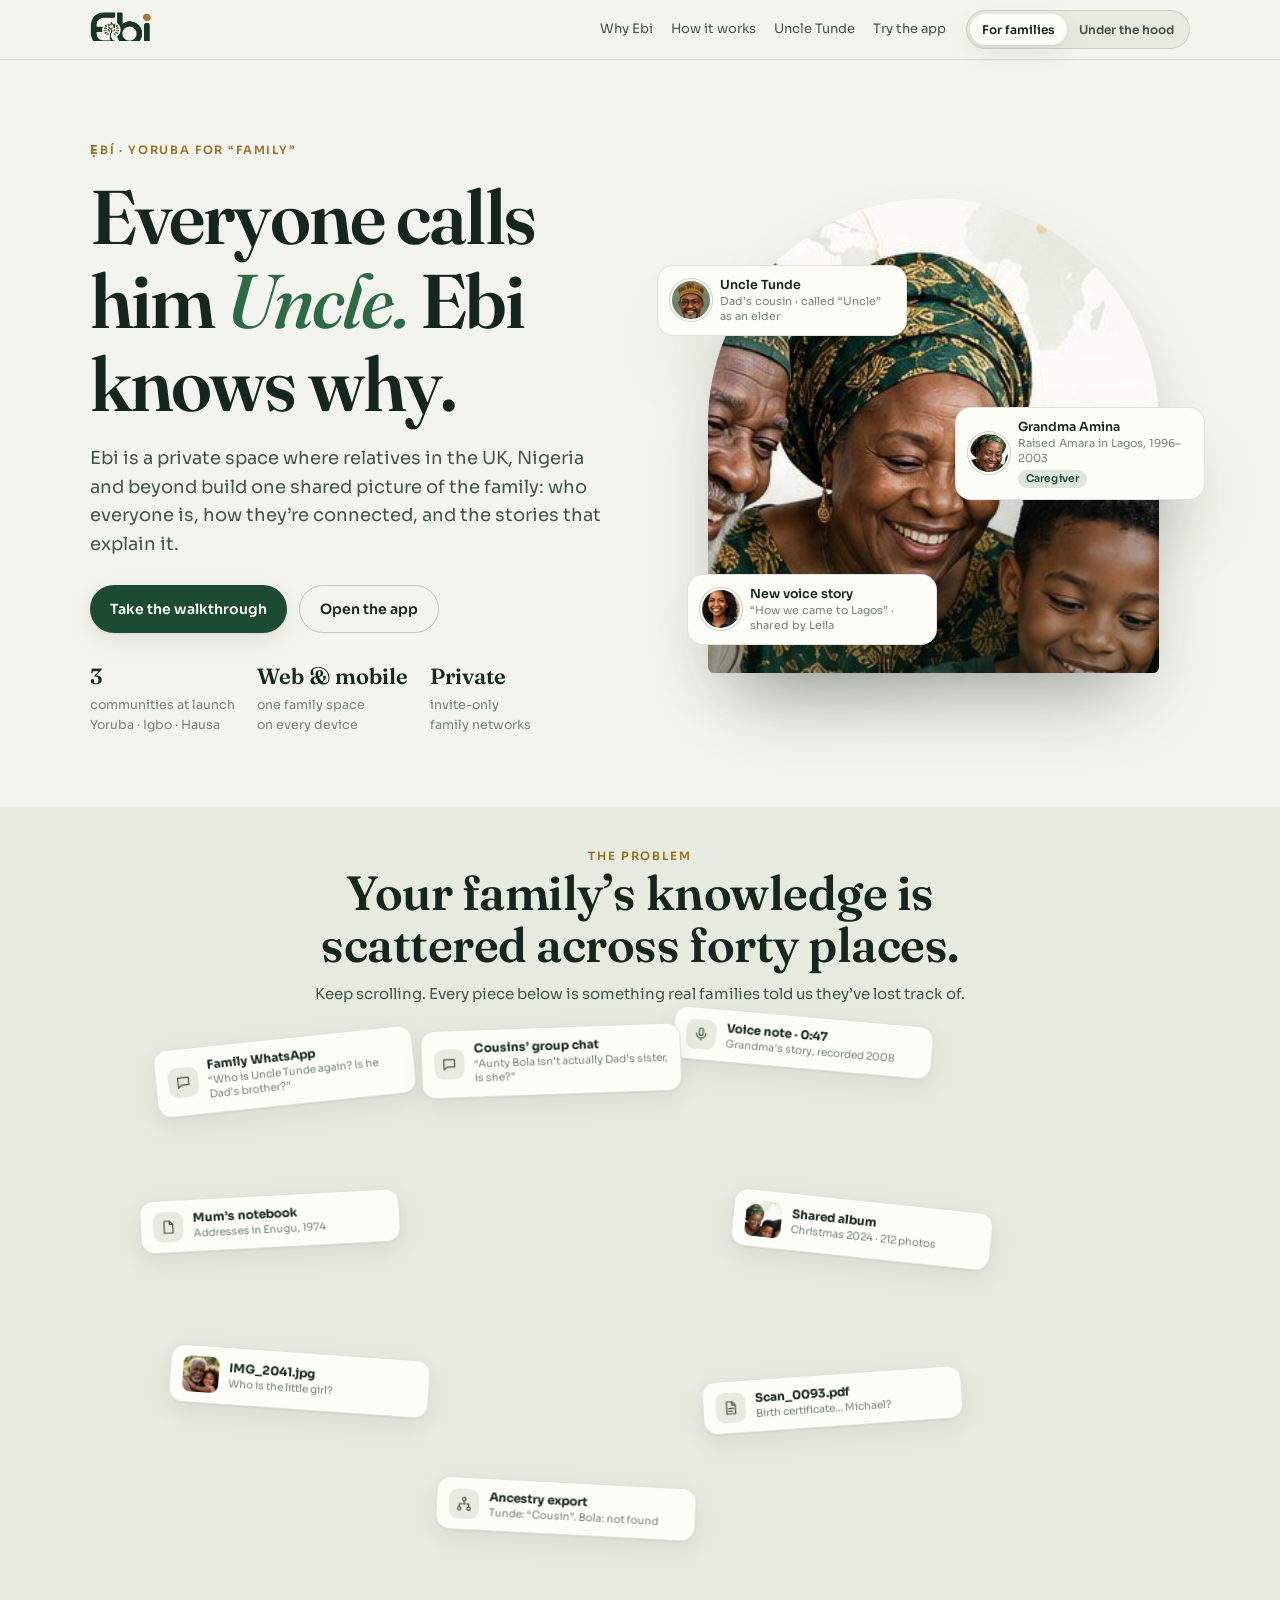
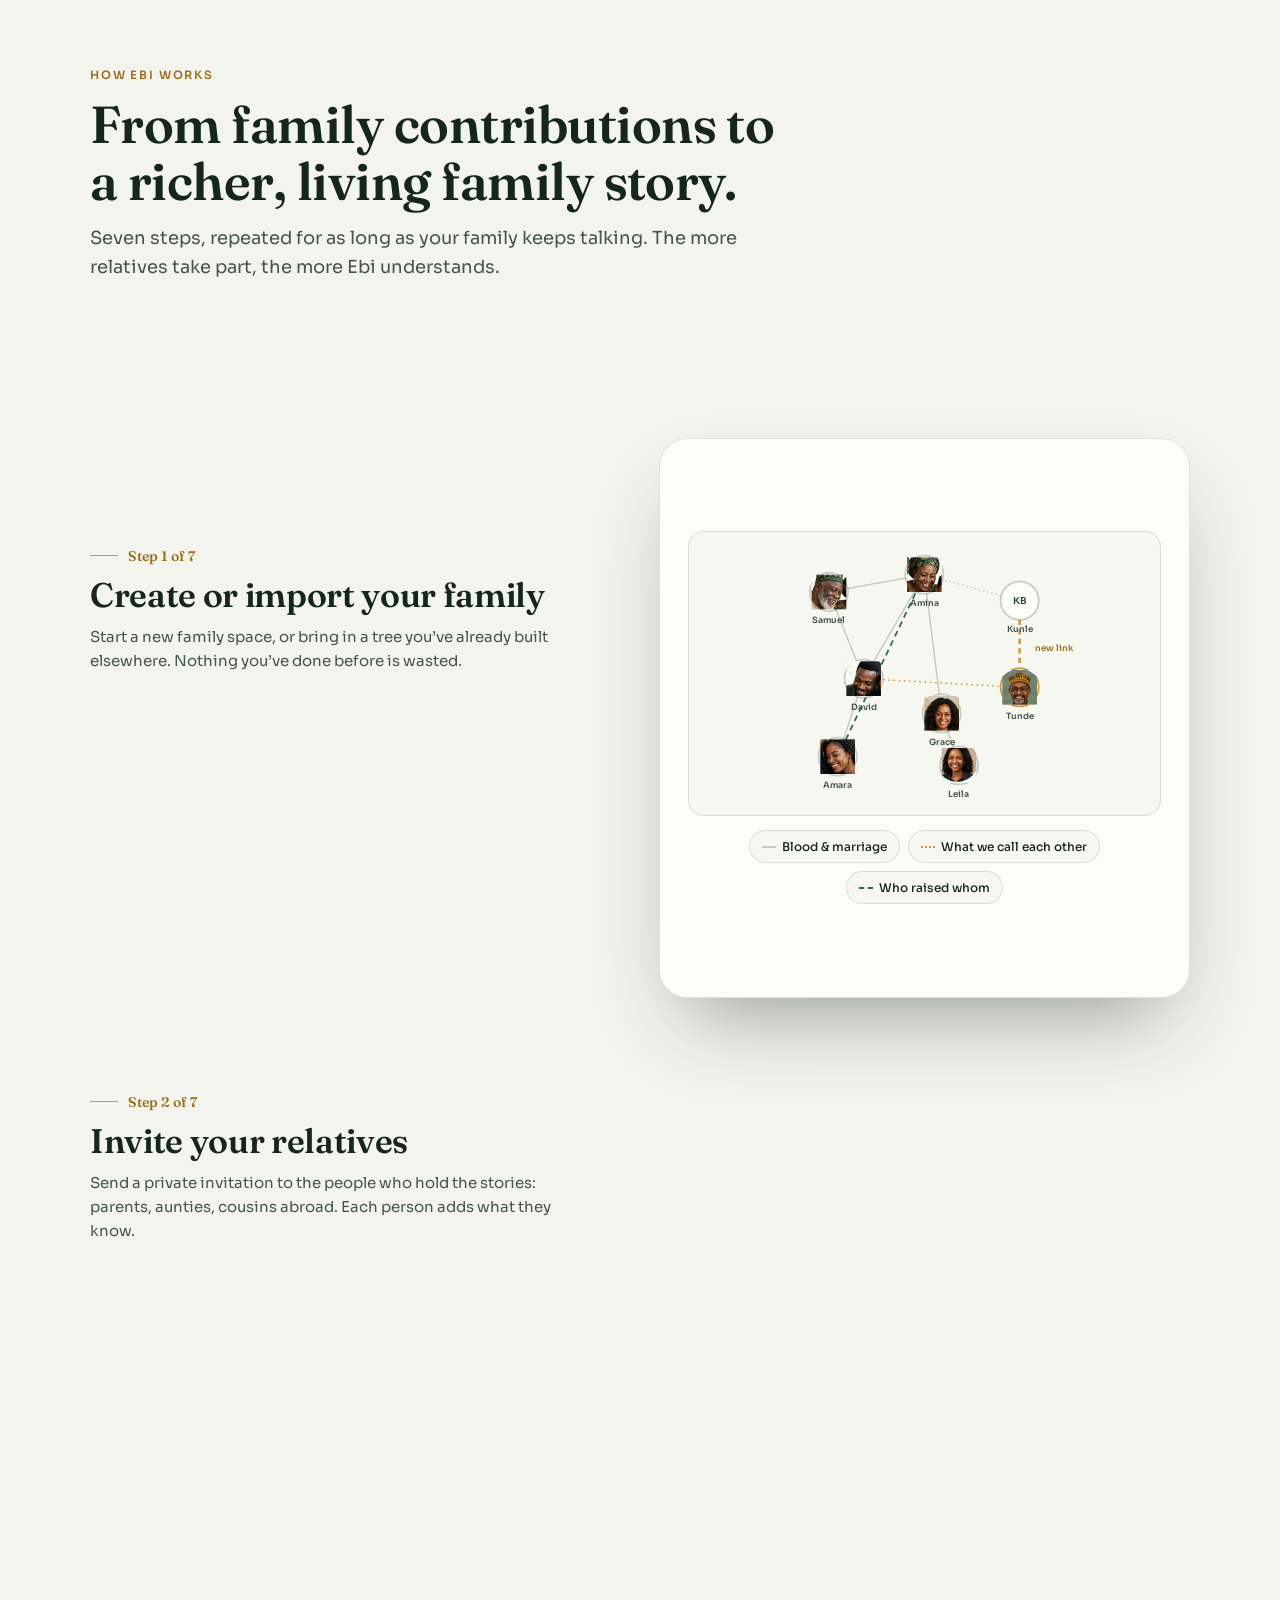
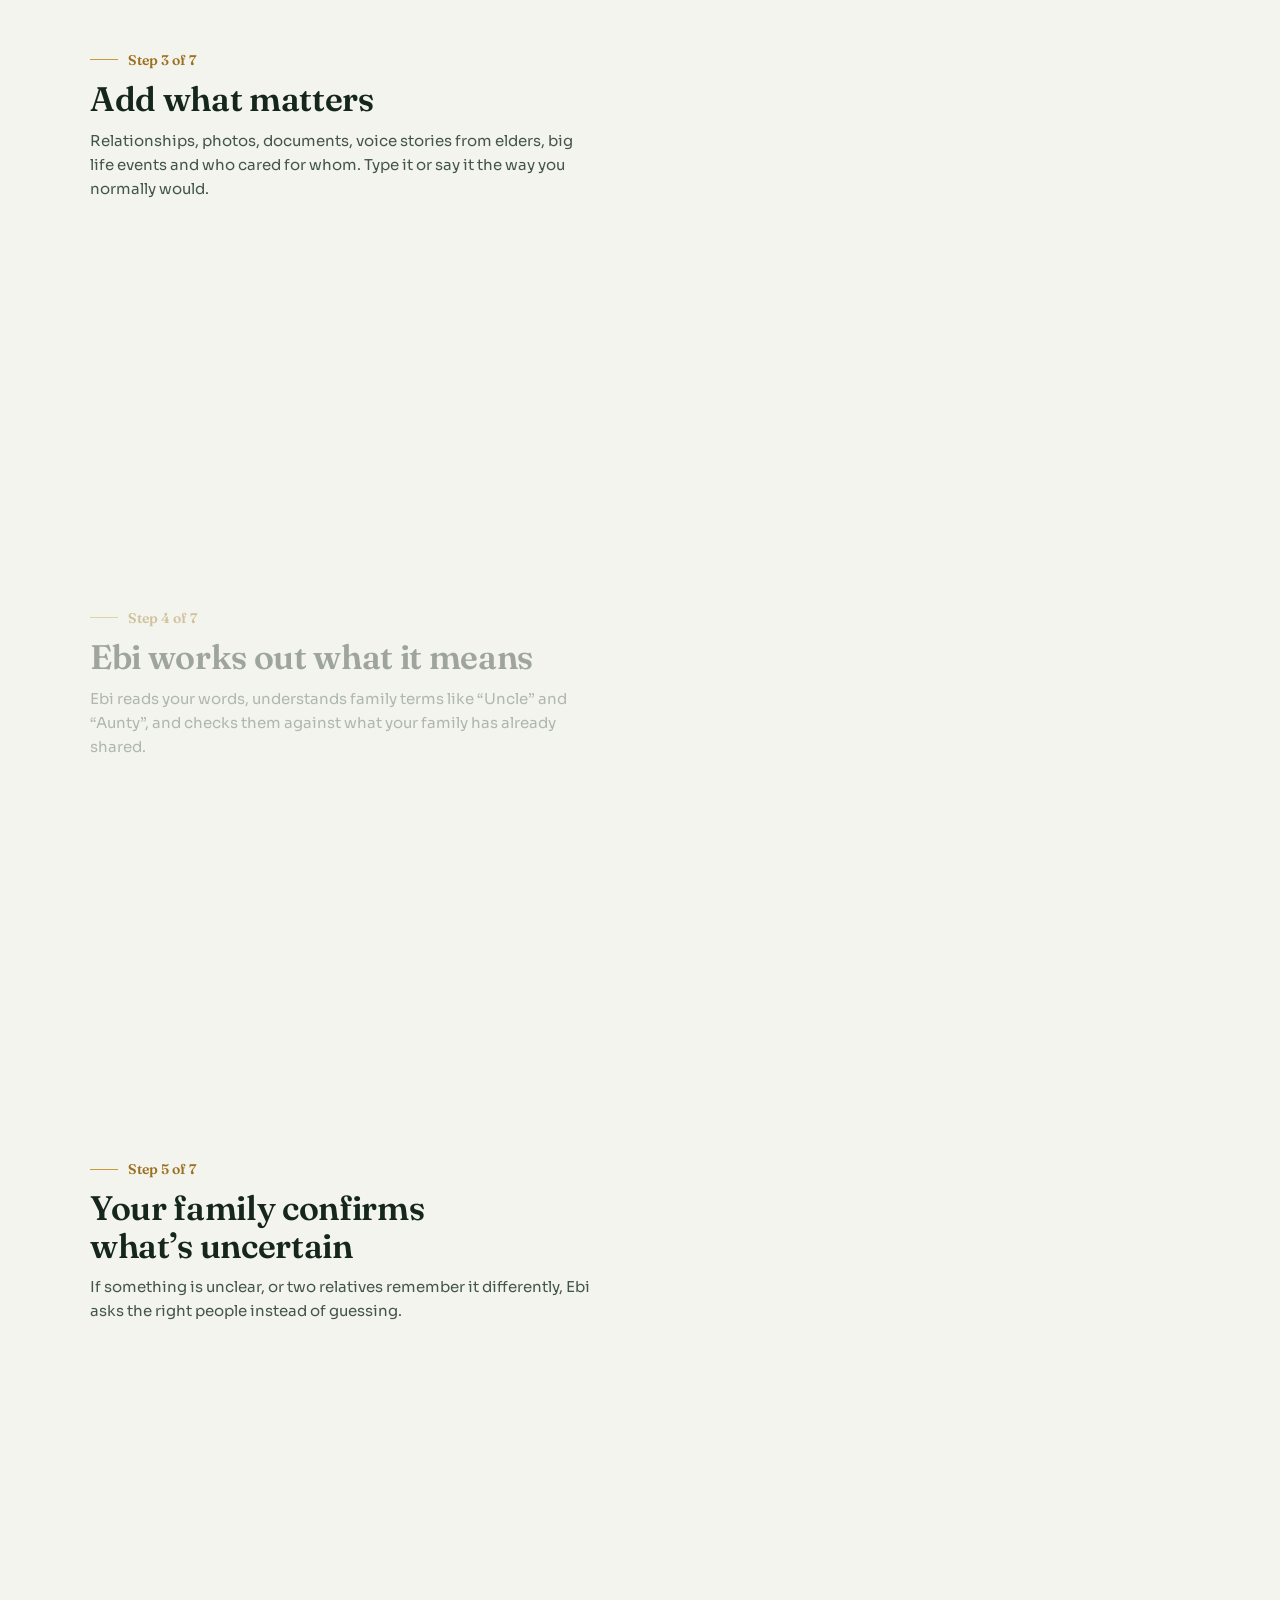
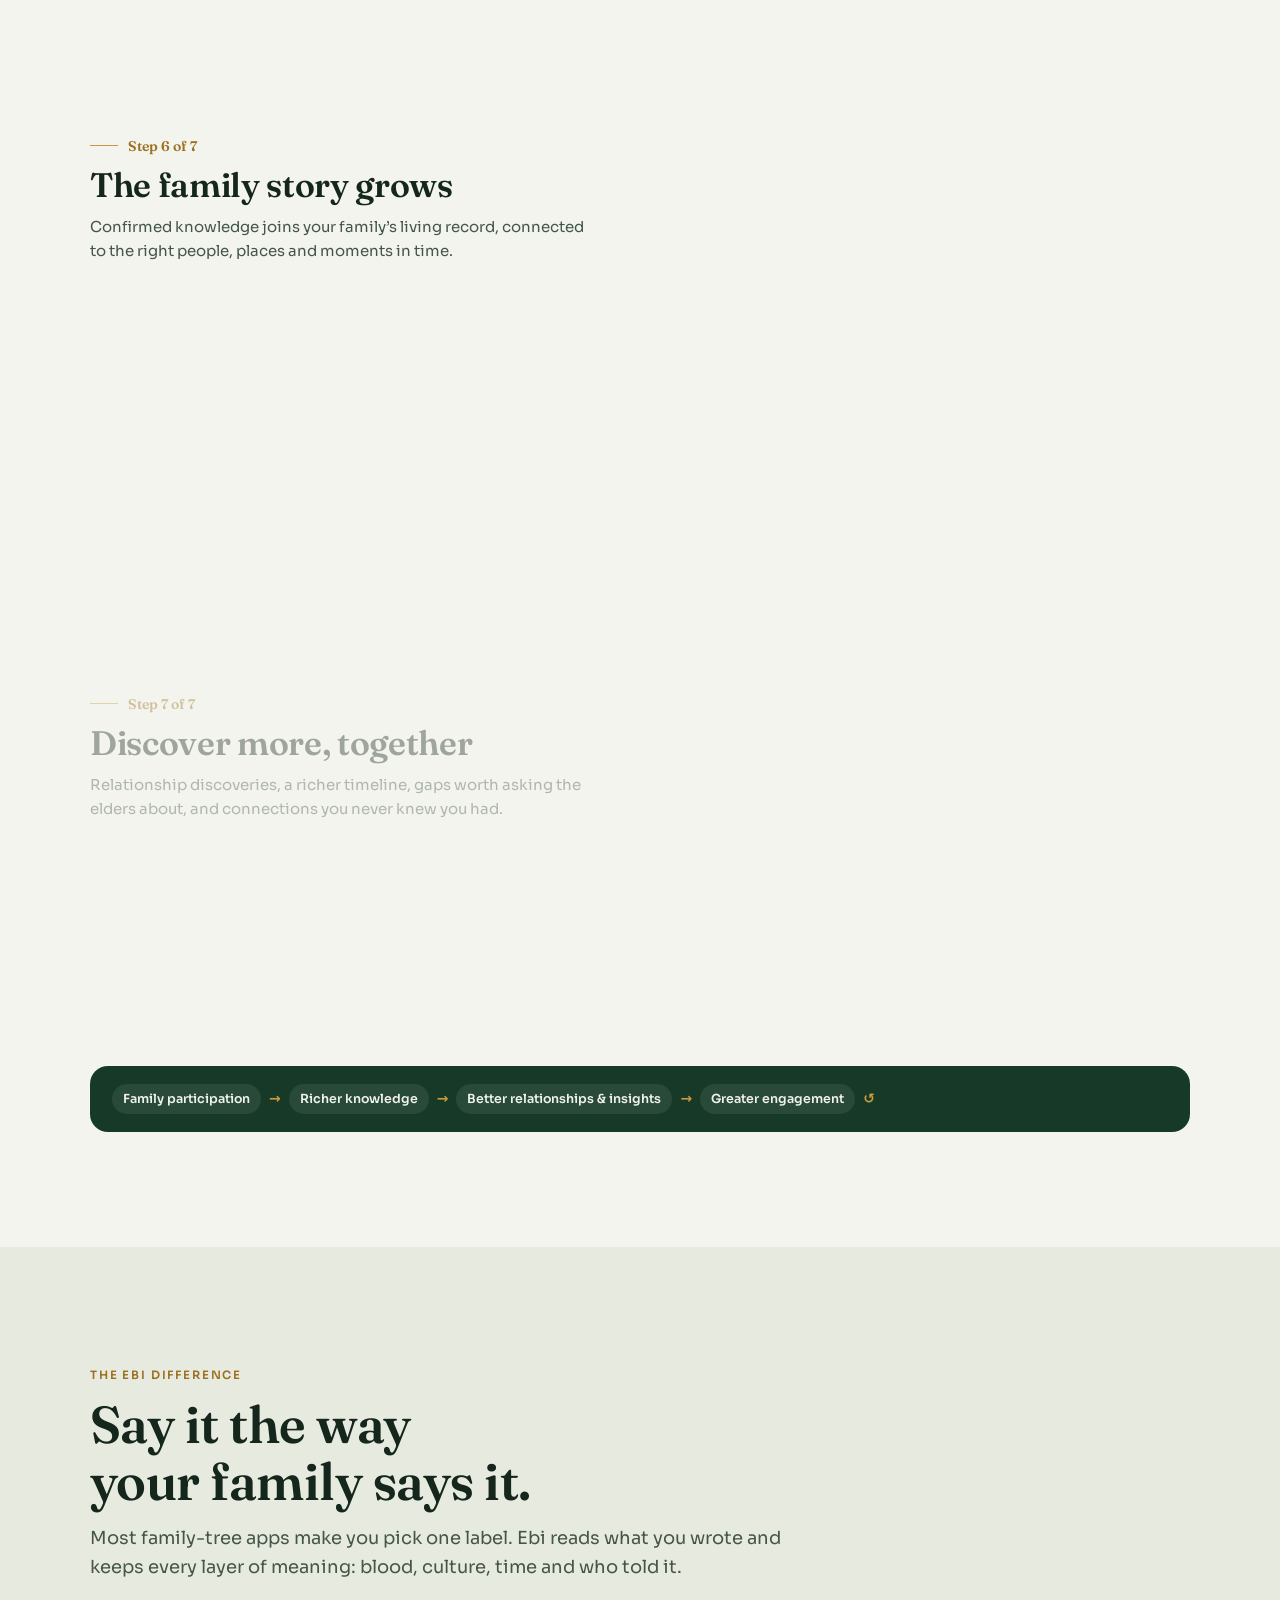
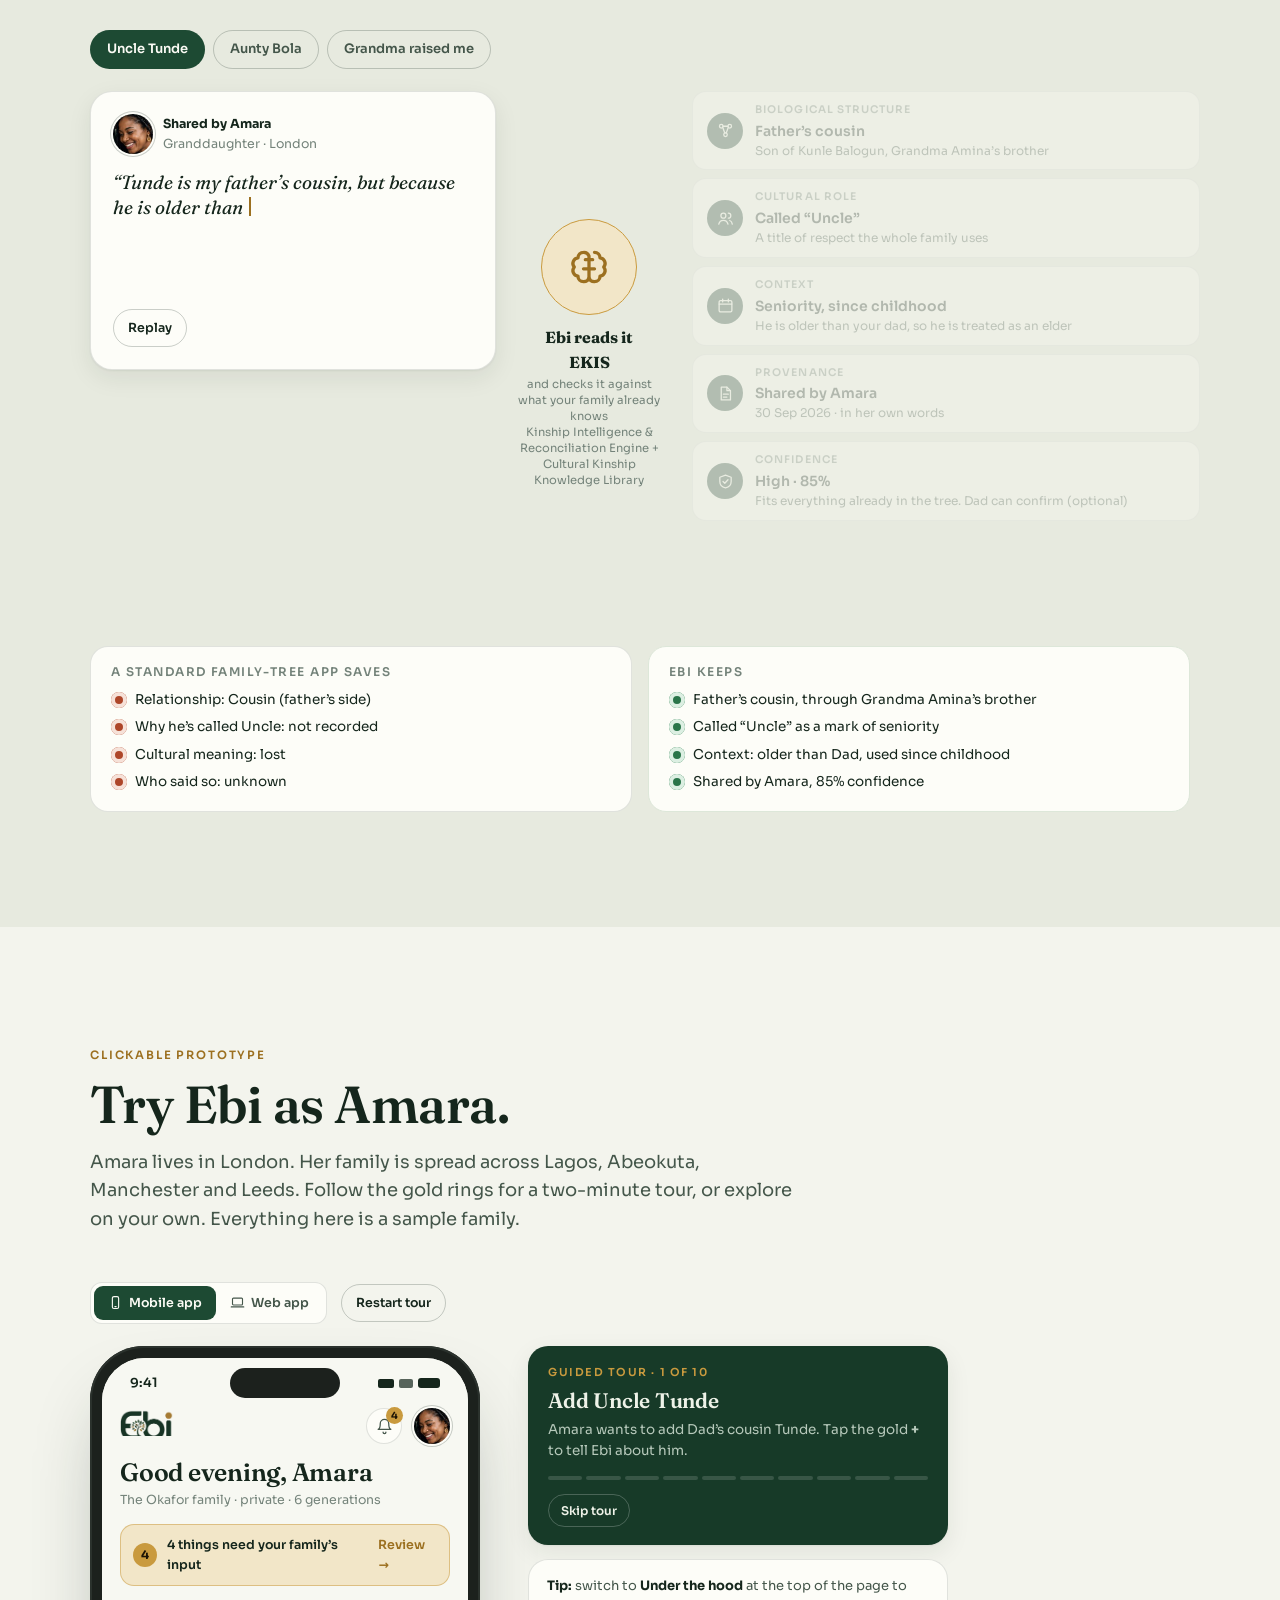
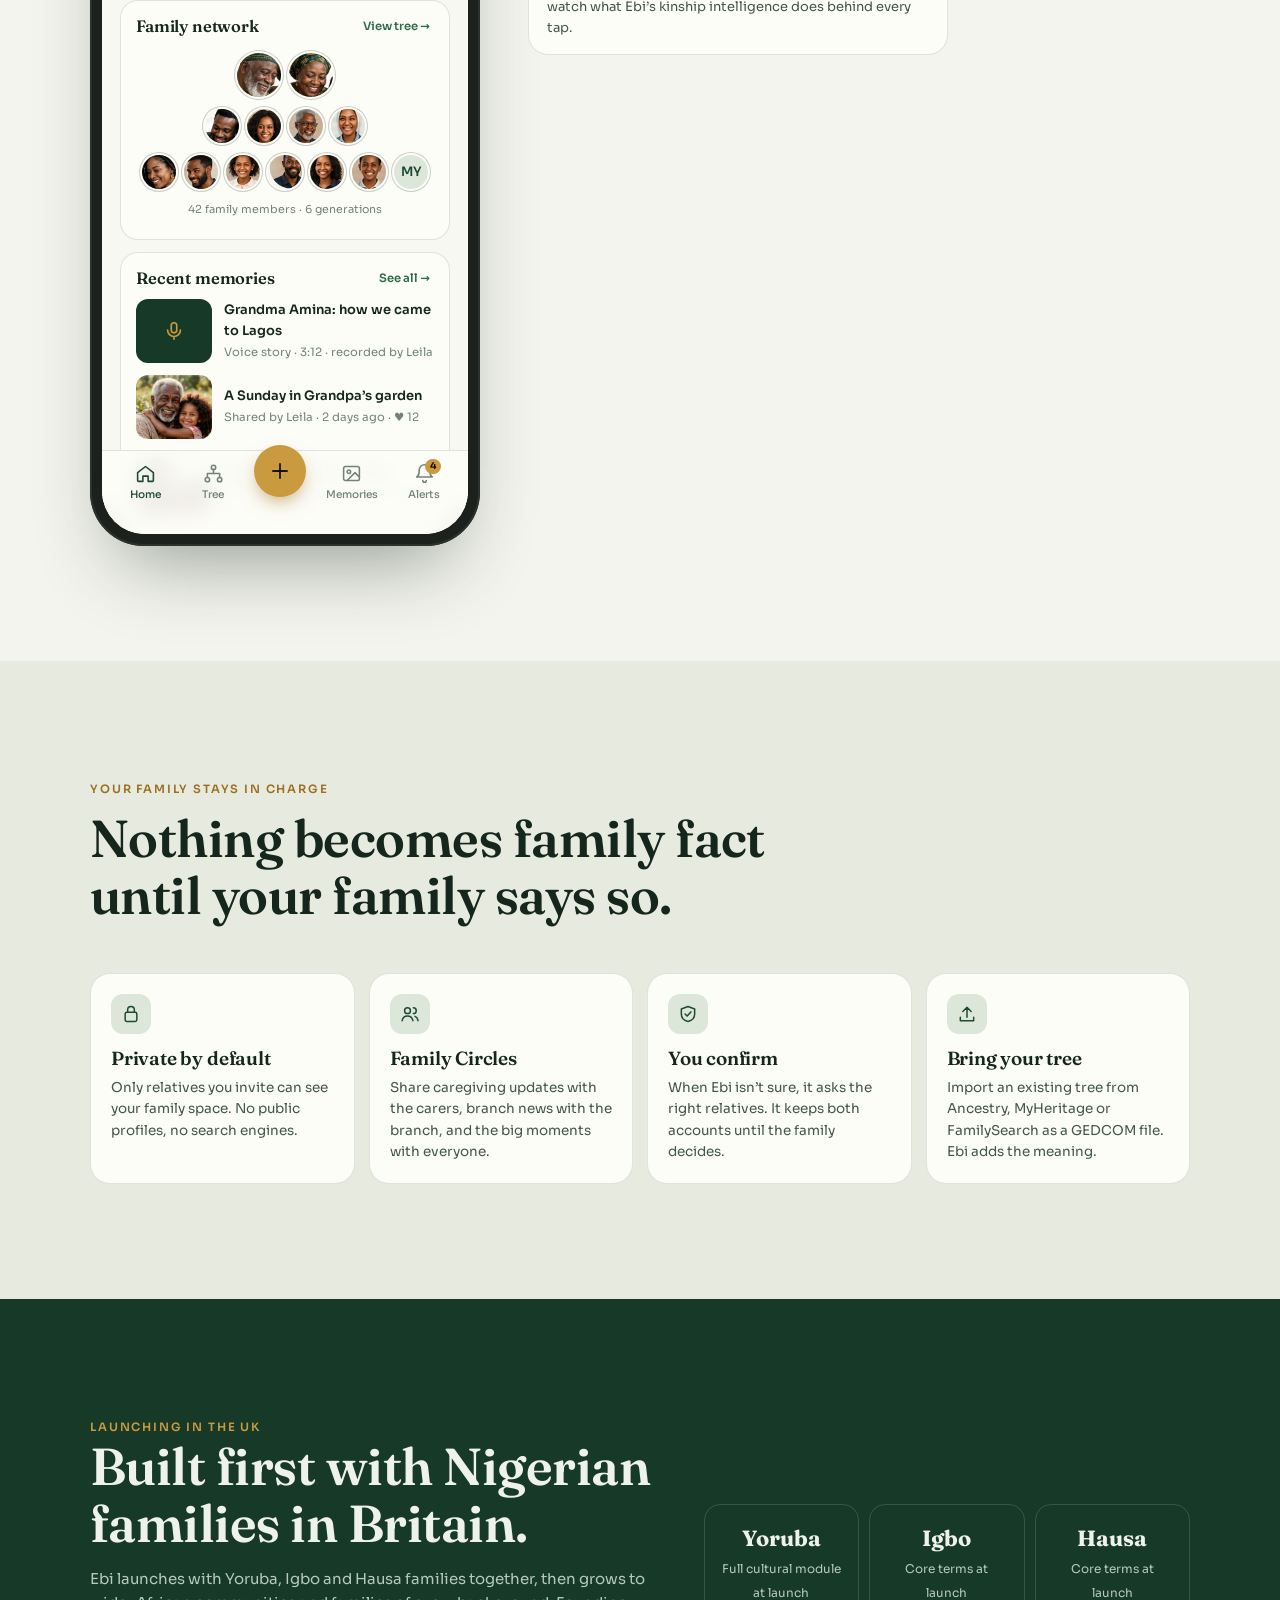
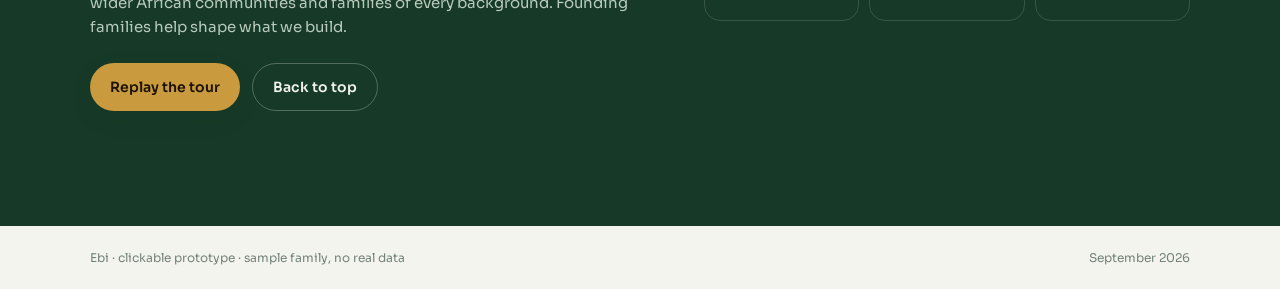
==== walkthrough.html @ c26b6664 "Ebi coming-soon and walkthrough pages" ====
<!doctype html>
<html lang="en">
<head>
<meta charset="utf-8">
<meta name="viewport" content="width=device-width, initial-scale=1, viewport-fit=cover">
<title>Ebi Product Walkthrough</title>
<link rel="preconnect" href="https://fonts.googleapis.com"><link rel="preconnect" href="https://fonts.gstatic.com" crossorigin>
<link rel="stylesheet" href="https://fonts.googleapis.com/css2?family=Fraunces:ital,opsz,wght@0,9..144,500;0,9..144,600;1,9..144,400;1,9..144,500&family=Sora:wght@400;500;600;700&display=swap">
<style>
/* Layout concept: a family album that turns into a living system — long scroll story with sticky stages, ending in a working phone/laptop prototype. */
:root{
  --bg:#f3f4ed; --bg-2:#e7eadf; --surface:#fdfdf8; --surface-2:#f6f7f1;
  --ink:#15261c; --ink-2:#44564a; --ink-3:#74837a; --line:rgba(21,38,28,.12); --line-2:rgba(21,38,28,.22);
  --green:#1d4a33; --green-2:#2d6a48; --green-soft:#dde7d9; --gold:#9c7020; --gold-2:#c99a3e; --gold-soft:#f2e6c8;
  --deep:#173a28; --on-deep:#eef2e8; --on-deep-2:#b7c9bb;
  --btn:#1d4a33; --on-btn:#fbfbf5;
  --red:#ad4629; --red-soft:#f6e1d8; --ok:#2a7549; --ok-soft:#dcefe2; --amber:#9a6a0e; --amber-soft:#f6eacb;
  --shadow:0 1px 2px rgba(21,38,28,.06),0 8px 24px rgba(21,38,28,.08);
  --shadow-lg:0 40px 80px -30px rgba(21,38,28,.45);
  --frame:#1c211d; --frame-2:#2b322d; --screen:#f7f8f2;
  --logo-l:inline-block; --logo-d:none;
  --f-display:'Fraunces',Georgia,'Times New Roman',serif;
  --f-ui:'Sora',system-ui,-apple-system,'Segoe UI',sans-serif;
  --f-mono:ui-monospace,'SFMono-Regular',Menlo,Consolas,monospace;
}
@media (prefers-color-scheme: dark){
  :root:not([data-theme="light"]){
    --bg:#0d1510; --bg-2:#111c15; --surface:#16221b; --surface-2:#1b2a21;
    --ink:#e8eee6; --ink-2:#b2c0b6; --ink-3:#809086; --line:rgba(232,238,230,.12); --line-2:rgba(232,238,230,.22);
    --green:#8fcca6; --green-2:#a8dcb9; --green-soft:#1d3326; --gold:#dcae55; --gold-2:#e8c078; --gold-soft:#3a2f17;
    --deep:#132b1e; --on-deep:#eef2e8; --on-deep-2:#a9bcae; --btn:#8fcca6; --on-btn:#0d1510;
    --red:#e58a6b; --red-soft:#3a2119; --ok:#7fd0a0; --ok-soft:#173222; --amber:#e5b54f; --amber-soft:#382c13;
    --shadow:0 1px 2px rgba(0,0,0,.3),0 8px 24px rgba(0,0,0,.35); --shadow-lg:0 40px 80px -30px rgba(0,0,0,.8);
    --frame:#050806; --frame-2:#1a211c; --screen:#101913;
    --logo-l:none; --logo-d:inline-block; color-scheme:dark;
  }
}
:root[data-theme="dark"]{
  --bg:#0d1510; --bg-2:#111c15; --surface:#16221b; --surface-2:#1b2a21;
  --ink:#e8eee6; --ink-2:#b2c0b6; --ink-3:#809086; --line:rgba(232,238,230,.12); --line-2:rgba(232,238,230,.22);
  --green:#8fcca6; --green-2:#a8dcb9; --green-soft:#1d3326; --gold:#dcae55; --gold-2:#e8c078; --gold-soft:#3a2f17;
  --deep:#132b1e; --on-deep:#eef2e8; --on-deep-2:#a9bcae; --btn:#8fcca6; --on-btn:#0d1510;
  --red:#e58a6b; --red-soft:#3a2119; --ok:#7fd0a0; --ok-soft:#173222; --amber:#e5b54f; --amber-soft:#382c13;
  --shadow:0 1px 2px rgba(0,0,0,.3),0 8px 24px rgba(0,0,0,.35); --shadow-lg:0 40px 80px -30px rgba(0,0,0,.8);
  --frame:#050806; --frame-2:#1a211c; --screen:#101913;
  --logo-l:none; --logo-d:inline-block; color-scheme:dark;
}

*,*::before,*::after{box-sizing:border-box}
html{scroll-behavior:smooth}
body{background:var(--bg);color:var(--ink);font-family:var(--f-ui);font-size:15px;line-height:1.6;-webkit-font-smoothing:antialiased;overflow-x:hidden}
h1,h2,h3,h4{font-family:var(--f-display);font-weight:600;line-height:1.1;margin:0;text-wrap:balance;letter-spacing:-.01em}
p{margin:0}
button{font:inherit;color:inherit;cursor:pointer}
:focus-visible{outline:2px solid var(--gold-2);outline-offset:2px;border-radius:6px}
img{display:block}
.wrap{max-width:1180px;margin-inline:auto;padding-inline:clamp(16px,4vw,40px)}
.eyebrow{font-size:11.5px;letter-spacing:.16em;text-transform:uppercase;font-weight:600;color:var(--gold)}
.lede{font-size:clamp(16px,1.6vw,18px);color:var(--ink-2);max-width:60ch}
.logo-l{display:var(--logo-l)} .logo-d{display:var(--logo-d)}

/* buttons */
.btn{display:inline-flex;align-items:center;gap:8px;border:0;border-radius:999px;padding:12px 20px;font-weight:600;font-size:14px;text-decoration:none;transition:transform .15s,box-shadow .15s,background .15s}
.btn-p{background:var(--btn);color:var(--on-btn);box-shadow:var(--shadow)}
.btn-p:hover{transform:translateY(-1px)}
.btn-g{background:transparent;color:var(--ink);border:1px solid var(--line-2)}
.btn-g:hover{background:var(--surface)}
.btn-sm{padding:8px 14px;font-size:12.5px}

/* top bar */
.top{position:sticky;top:env(safe-area-inset-top,0px);z-index:50;background:color-mix(in srgb,var(--bg) 86%,transparent);backdrop-filter:blur(12px);-webkit-backdrop-filter:blur(12px);border-bottom:1px solid var(--line)}
.top .wrap{display:flex;align-items:center;gap:20px;padding-block:10px}
.top .brand img{height:30px;width:auto}
.top nav{display:flex;gap:18px;margin-left:auto;font-size:13px}
.top nav a{color:var(--ink-2);text-decoration:none}
.top nav a:hover{color:var(--ink)}
.mode{display:inline-flex;background:var(--bg-2);border-radius:999px;padding:3px;border:1px solid var(--line)}
.mode button{border:0;background:transparent;border-radius:999px;padding:6px 12px;font-size:12px;font-weight:600;color:var(--ink-2);white-space:nowrap}
.mode button[aria-pressed="true"]{background:var(--surface);color:var(--ink);box-shadow:var(--shadow)}
.mode button[data-mode="hood"][aria-pressed="true"]{background:var(--deep);color:var(--on-deep)}
@media (max-width:860px){.top nav{display:none}.mode{margin-left:auto}}
@media (max-width:420px){.mode button{padding:6px 9px;font-size:11px}}

/* under-the-hood visibility */
.hood-only{display:none}
body.hood .hood-only{display:block}
body.hood span.hood-only,body.hood code.hood-only{display:inline}
body.hood .fam-only{display:none}
.hood-note{margin-top:14px;border:1px dashed var(--gold-2);background:var(--gold-soft);color:var(--ink);border-radius:12px;padding:10px 14px;font-size:12.5px;line-height:1.5}
.hood-note b{color:var(--gold)}
.hood-tag{font-family:var(--f-mono);font-size:10.5px;letter-spacing:.02em;color:var(--gold);background:var(--gold-soft);border-radius:6px;padding:2px 6px}

/* reveal */
.rv{transition:opacity .7s ease,transform .7s cubic-bezier(.2,.7,.2,1)}
.rv.pending{opacity:0;transform:translateY(28px)}
@media (prefers-reduced-motion:reduce){.rv,.rv.pending{opacity:1;transform:none;transition:none}}

/* HERO */
.hero{padding-block:clamp(36px,6vw,80px) clamp(40px,6vw,72px)}
.hero .wrap{display:grid;grid-template-columns:1.02fr 1fr;gap:clamp(28px,5vw,64px);align-items:center}
.hero h1{font-size:clamp(40px,6.2vw,76px);font-weight:600;letter-spacing:-.025em;margin-block:14px 18px}
.hero h1 em{font-style:italic;font-weight:500;color:var(--green-2)}
.hero .cta{display:flex;gap:12px;flex-wrap:wrap;margin-top:26px}
.hero .meta{margin-top:26px;display:flex;gap:22px;flex-wrap:wrap;font-size:12.5px;color:var(--ink-3)}
.hero .meta b{display:block;font-family:var(--f-display);font-size:22px;color:var(--ink);font-weight:600}
.arch{position:relative;aspect-ratio:1/1.02;max-width:100%}
.arch .photo{position:absolute;inset:0 6% 0 6%;border-radius:999px 999px 28px 28px;overflow:hidden;box-shadow:var(--shadow-lg);background:var(--bg-2)}
.arch .photo img{width:100%;height:100%;object-fit:cover;object-position:50% 30%}
.arch .photo::after{content:"";position:absolute;inset:0;background:linear-gradient(180deg,transparent 55%,rgba(10,30,18,.35))}
.float{position:absolute;background:var(--surface);border-radius:16px;box-shadow:var(--shadow-lg);padding:11px 14px;display:flex;gap:10px;align-items:center;font-size:12.5px;line-height:1.35;max-width:250px;border:1px solid var(--line);animation:floatIn .9s cubic-bezier(.2,.7,.2,1) both}
.float .av{width:38px;height:38px}
.float small{color:var(--ink-3);display:block;font-size:11px}
.float b{font-weight:600}
.float .pill{margin-top:4px}
.f1{left:-4%;top:14%;animation-delay:.25s}
.f2{right:-3%;top:44%;animation-delay:.55s}
.f3{left:2%;bottom:6%;animation-delay:.85s}
@keyframes floatIn{from{opacity:.3;transform:translateY(14px) scale(.97)}to{opacity:1;transform:none}}
@media (prefers-reduced-motion:reduce){.float{animation:none}}
@media (max-width:860px){.hero .wrap{grid-template-columns:1fr}.arch{max-width:520px;margin-inline:auto;width:100%}.f1{left:0}.f2{right:0}}
@media (max-width:480px){.float{max-width:210px;font-size:11.5px;padding:9px 11px}.float .av{width:30px;height:30px}}

/* avatars & pills */
.av{width:40px;height:40px;border-radius:50%;overflow:hidden;flex:none;background:var(--green-soft);display:grid;place-items:center;font-weight:600;font-size:13px;color:var(--green);position:relative;box-shadow:0 0 0 2px var(--surface),0 0 0 3px var(--line-2)}
.av img{width:100%;height:100%;object-fit:cover;transform:scale(1.06)}
.pill{display:inline-flex;align-items:center;gap:5px;font-size:10.5px;font-weight:600;border-radius:999px;padding:2px 8px;letter-spacing:.01em;white-space:nowrap}
.p-ok{background:var(--ok-soft);color:var(--ok)}
.p-warn{background:var(--amber-soft);color:var(--amber)}
.p-red{background:var(--red-soft);color:var(--red)}
.p-gold{background:var(--gold-soft);color:var(--gold)}
.p-green{background:var(--green-soft);color:var(--green)}

/* SECTION shared */
section.block{padding-block:clamp(56px,9vw,120px)}
.sec-head{max-width:720px;margin-bottom:clamp(28px,4vw,48px)}
.sec-head h2{font-size:clamp(30px,4.4vw,52px);margin-block:10px 14px}
.alt{background:var(--bg-2)}

/* PROBLEM — converge */
.converge{height:260vh;position:relative}
.converge .stick{position:sticky;top:60px;height:calc(100vh - 60px);min-height:560px;display:grid;grid-template-rows:auto 1fr;overflow:hidden}
.converge .cap{text-align:center;padding-top:clamp(20px,4vh,44px)}
.converge .cap h2{font-size:clamp(28px,4vw,48px);transition:opacity .3s}
.converge .cap p{margin-top:10px;color:var(--ink-2)}
.cap-swap{position:relative;display:grid}
.cap-swap > *{grid-area:1/1;transition:opacity .35s}
.stage{position:relative;margin:10px auto 20px;width:min(1000px,100%)}
.stage .shell{position:absolute;left:50%;top:50%;width:min(620px,94%);height:min(420px,86%);transform:translate(-50%,-50%);border-radius:24px;background:var(--surface);box-shadow:var(--shadow-lg);border:1px solid var(--line);opacity:0}
.stage .shell .hd{display:flex;align-items:center;gap:10px;padding:16px 18px;border-bottom:1px solid var(--line)}
.stage .shell .hd h3{font-size:18px}
.stage .shell .hd small{color:var(--ink-3);font-size:11.5px;display:block;font-family:var(--f-ui)}
.frag{position:absolute;left:0;top:0;width:240px;background:var(--surface);border:1px solid var(--line);border-radius:14px;padding:10px 12px;font-size:12px;line-height:1.4;box-shadow:var(--shadow);display:flex;gap:10px;align-items:center;will-change:transform}
.frag .ic{width:30px;height:30px;border-radius:9px;flex:none;display:grid;place-items:center;background:var(--bg-2);color:var(--ink-2)}
.frag .ic svg{width:16px;height:16px}
.frag img.th{width:36px;height:36px;border-radius:8px;object-fit:cover;flex:none}
.frag small{display:block;color:var(--ink-3);font-size:10.5px}
.frag .after{display:none}
.frag.done .before{display:none}.frag.done .after{display:block}
.frag.done{border-color:var(--green-soft)}
.frag.done .ic{background:var(--green-soft);color:var(--green)}
@media (max-width:700px){.frag{width:170px;font-size:11px;padding:8px 9px}.frag .ic,.frag img.th{width:24px;height:24px}}
.friction{display:grid;grid-template-columns:repeat(6,1fr);gap:10px;margin-top:26px}
.friction div{background:var(--surface);border:1px solid var(--line);border-radius:12px;padding:10px 12px;font-size:12px}
.friction b{display:block;font-family:var(--f-display);font-size:15px;color:var(--gold)}
@media (max-width:760px){.friction{grid-template-columns:repeat(2,1fr)}}

/* HOW IT WORKS */
.how{display:grid;grid-template-columns:1fr 1.05fr;gap:clamp(24px,5vw,72px)}
.steps{display:flex;flex-direction:column}
.step{min-height:62vh;display:flex;flex-direction:column;justify-content:center;padding-block:24px;opacity:.38;transition:opacity .4s}
.step.on{opacity:1}
.step .n{font-family:var(--f-display);font-size:14px;color:var(--gold);font-weight:600;display:flex;align-items:center;gap:10px}
.step .n::before{content:"";width:28px;height:1px;background:var(--gold-2)}
.step h3{font-size:clamp(24px,2.8vw,34px);margin-block:10px 10px}
.step p{color:var(--ink-2);max-width:46ch}
.step .inline-viz{display:none;margin-top:18px}
.how-stage{position:sticky;top:90px;height:min(560px,calc(100vh - 120px));align-self:start;margin-top:12vh}
.viz-host{position:relative;height:100%;border-radius:28px;background:var(--surface);border:1px solid var(--line);box-shadow:var(--shadow-lg);overflow:hidden}
.viz{position:absolute;inset:0;padding:28px;display:flex;flex-direction:column;justify-content:center;gap:14px;opacity:0;transform:translateY(16px) scale(.98);transition:opacity .45s,transform .55s cubic-bezier(.2,.7,.2,1);pointer-events:none}
.viz.on{opacity:1;transform:none;pointer-events:auto}
.inline-viz .viz{position:relative;opacity:1;transform:none;border-radius:20px;background:var(--surface);border:1px solid var(--line);min-height:300px}
@media (max-width:860px){.how{grid-template-columns:1fr}.how-stage{display:none}.step{min-height:auto;opacity:1;padding-block:28px}.step .inline-viz{display:block}}
.loopbar{margin-top:30px;background:var(--deep);color:var(--on-deep);border-radius:18px;padding:18px 22px;display:flex;gap:16px;align-items:center;flex-wrap:wrap;font-size:14px}
.loopbar .chain{display:flex;gap:8px;flex-wrap:wrap;align-items:center;font-weight:600}
.loopbar .chain span{background:rgba(255,255,255,.08);border-radius:999px;padding:5px 11px;font-size:12.5px}
.loopbar .chain i{font-style:normal;color:var(--gold-2)}

/* viz internals */
.vcard{background:var(--surface-2);border:1px solid var(--line);border-radius:16px;padding:14px 16px}
.vrow{display:flex;gap:10px;align-items:center}
.vgrid{display:grid;grid-template-columns:repeat(3,1fr);gap:10px}
.vtile{background:var(--surface-2);border:1px solid var(--line);border-radius:14px;padding:14px 8px;text-align:center;font-size:12px;font-weight:600;color:var(--ink-2)}
.vtile svg{width:22px;height:22px;color:var(--green);margin:0 auto 6px}
.quote{font-family:var(--f-display);font-style:italic;font-size:19px;line-height:1.35;color:var(--ink)}
.chipline{display:flex;flex-wrap:wrap;gap:8px}
.chip{display:inline-flex;align-items:center;gap:6px;background:var(--surface-2);border:1px solid var(--line);border-radius:999px;padding:6px 12px;font-size:12px;font-weight:500}
.chip b{font-weight:600}
.btnrow{display:flex;gap:8px;flex-wrap:wrap}
.fake-btn{border-radius:12px;padding:10px 14px;font-size:12.5px;font-weight:600;border:1px solid var(--line-2);background:var(--surface);display:flex;align-items:center;gap:8px}
.fake-btn.p{background:var(--btn);color:var(--on-btn);border-color:transparent}
.graphviz{width:100%;height:260px}
.drop{border:1.5px dashed var(--line-2);border-radius:16px;padding:18px;text-align:center;color:var(--ink-2);font-size:13px}
.av-stack{display:flex}
.av-stack .av{margin-left:-10px}
.av-stack .av:first-child{margin-left:0}

/* TUNDE moment */
.moment-tabs{display:flex;gap:8px;flex-wrap:wrap;margin-bottom:22px}
.tab{border:1px solid var(--line-2);background:transparent;border-radius:999px;padding:8px 16px;font-size:13px;font-weight:600;color:var(--ink-2)}
.tab[aria-selected="true"]{background:var(--btn);color:var(--on-btn);border-color:transparent}
.moment{display:grid;grid-template-columns:1fr auto 1.25fr;gap:18px;align-items:stretch}
.m-in{background:var(--surface);border:1px solid var(--line);border-radius:22px;padding:22px;display:flex;flex-direction:column;gap:16px;box-shadow:var(--shadow)}
.m-in .quote{min-height:6.5em}
.m-in .quote .caret{display:inline-block;width:2px;height:1em;background:var(--gold);vertical-align:-2px;margin-left:2px;animation:blink 1s steps(1) infinite}
@keyframes blink{50%{opacity:0}}
.m-engine{display:flex;flex-direction:column;align-items:center;justify-content:center;gap:10px;width:150px;text-align:center}
.m-engine .core{width:96px;height:96px;border-radius:50%;background:var(--gold-soft);border:1.5px solid var(--gold-2);display:grid;place-items:center;position:relative}
.m-engine .core svg{width:44px;height:44px;color:var(--gold)}
.m-engine .core.busy::after{content:"";position:absolute;inset:-8px;border-radius:50%;border:2px solid transparent;border-top-color:var(--gold-2);animation:spin 1s linear infinite}
@keyframes spin{to{transform:rotate(360deg)}}
.m-engine b{font-family:var(--f-display);font-size:16px}
.m-engine small{font-size:11.5px;color:var(--ink-3);line-height:1.4}
.m-out{display:flex;flex-direction:column;gap:8px}
.facet{display:grid;grid-template-columns:36px 1fr;gap:12px;align-items:center;background:var(--surface);border:1px solid var(--line);border-radius:14px;padding:10px 14px;opacity:.25;transform:translateX(10px);transition:opacity .4s,transform .4s}
.facet.on{opacity:1;transform:none}
.facet .fi{width:36px;height:36px;border-radius:50%;background:var(--deep);color:var(--on-deep);display:grid;place-items:center}
.facet .fi svg{width:17px;height:17px}
.facet small{display:block;font-size:10.5px;letter-spacing:.1em;text-transform:uppercase;color:var(--ink-3);font-weight:600}
.facet b{font-weight:600;font-size:14px}
.facet span{display:block;color:var(--ink-2);font-size:12px;line-height:1.4}
.m-result{margin-top:10px;background:var(--deep);color:var(--on-deep);border-radius:18px;padding:16px 18px;display:flex;gap:14px;align-items:center;opacity:0;transform:translateY(10px);transition:opacity .5s,transform .5s}
.m-result.on{opacity:1;transform:none}
.m-result .av{box-shadow:0 0 0 2px var(--deep),0 0 0 3px var(--gold-2)}
.m-result small{color:var(--on-deep-2);display:block;font-size:11.5px}
.m-result .pill{margin-left:auto}
.hood-pipe{margin-top:18px;display:none;gap:6px;flex-wrap:wrap;font-family:var(--f-mono);font-size:11px}
body.hood .hood-pipe{display:flex}
.hood-pipe span{border:1px dashed var(--gold-2);background:var(--gold-soft);color:var(--ink);padding:4px 8px;border-radius:8px;opacity:.35;transition:opacity .3s}
.hood-pipe span.on{opacity:1}
.versus{margin-top:30px;display:grid;grid-template-columns:1fr 1fr;gap:16px}
.versus > div{border-radius:18px;padding:18px 20px;border:1px solid var(--line);background:var(--surface)}
.versus h4{font-family:var(--f-ui);font-size:12px;letter-spacing:.12em;text-transform:uppercase;color:var(--ink-3);margin-bottom:10px}
.versus ul{margin:0;padding:0;list-style:none;display:grid;gap:6px;font-size:13.5px}
.versus li{display:flex;gap:8px;align-items:flex-start}
.versus li::before{content:"";width:16px;height:16px;flex:none;margin-top:3px;border-radius:50%;background:var(--red-soft);box-shadow:inset 0 0 0 4px var(--red-soft),inset 0 0 0 16px var(--red)}
.versus .yes li::before{background:var(--ok-soft);box-shadow:inset 0 0 0 4px var(--ok-soft),inset 0 0 0 16px var(--ok)}
.versus .yes{border-color:var(--green-soft);background:var(--surface)}
@media (max-width:900px){.moment{grid-template-columns:1fr}.m-engine{width:auto;flex-direction:row;text-align:left}.m-engine .core{width:64px;height:64px}.m-engine .core svg{width:30px;height:30px}.versus{grid-template-columns:1fr}}

/* PROTOTYPE shell */
.proto-top{display:flex;gap:14px;align-items:center;flex-wrap:wrap;margin-bottom:22px}
.seg{display:inline-flex;background:var(--surface);border:1px solid var(--line);border-radius:12px;padding:3px}
.seg button{border:0;background:transparent;border-radius:9px;padding:7px 14px;font-size:12.5px;font-weight:600;color:var(--ink-2);display:flex;gap:6px;align-items:center}
.seg button svg{width:15px;height:15px}
.seg button[aria-pressed="true"]{background:var(--btn);color:var(--on-btn)}
.proto{display:grid;grid-template-columns:auto 1fr;gap:clamp(20px,4vw,48px);align-items:start}
.proto.laptop{grid-template-columns:1fr}
.side{display:flex;flex-direction:column;gap:14px;position:sticky;top:84px;max-width:420px}
.proto.laptop .side{position:static;max-width:none;display:grid;grid-template-columns:1fr 1fr}
@media (max-width:900px){.proto{grid-template-columns:1fr}.side{position:static;max-width:none}.proto.laptop .side{grid-template-columns:1fr}}
.tourcard{background:var(--deep);color:var(--on-deep);border-radius:20px;padding:18px 20px;box-shadow:var(--shadow)}
.tourcard .k{font-size:11px;letter-spacing:.14em;text-transform:uppercase;color:var(--gold-2);font-weight:600}
.tourcard h4{font-size:21px;margin-block:8px 6px;color:var(--on-deep)}
.tourcard p{font-size:13.5px;color:var(--on-deep-2)}
.tourcard .dots{display:flex;gap:4px;margin-top:14px}
.tourcard .dots i{height:4px;flex:1;border-radius:4px;background:rgba(255,255,255,.14)}
.tourcard .dots i.on{background:var(--gold-2)}
.tourcard .row{display:flex;gap:8px;margin-top:14px;flex-wrap:wrap}
.tourcard button{border:1px solid rgba(255,255,255,.22);background:transparent;color:var(--on-deep);border-radius:999px;padding:6px 12px;font-size:12px;font-weight:600}
.logcard{background:var(--surface);border:1px dashed var(--gold-2);border-radius:20px;padding:16px 18px}
.logcard h5{margin:0 0 4px;font-size:13px;font-family:var(--f-ui);display:flex;align-items:center;gap:8px}
.logcard p.s{font-size:12px;color:var(--ink-3);margin-bottom:10px}
.log{max-height:320px;overflow:auto;display:flex;flex-direction:column;gap:6px;font-family:var(--f-mono);font-size:11px;line-height:1.45}
.log div{border-left:2px solid var(--gold-2);padding:3px 0 3px 9px;color:var(--ink-2)}
.log div b{color:var(--gold);font-weight:600}
.log div.new{animation:logIn .5s ease}
@keyframes logIn{from{background:var(--gold-soft)}to{background:transparent}}
.notecard{background:var(--surface);border:1px solid var(--line);border-radius:20px;padding:16px 18px;font-size:13px;color:var(--ink-2)}
.notecard b{color:var(--ink)}

/* device frames */
.device{position:relative;margin-inline:auto}
.phone{width:390px;max-width:100%;height:800px;background:var(--frame);border-radius:54px;padding:12px;box-shadow:var(--shadow-lg),inset 0 0 0 2px var(--frame-2)}
.phone .screen{position:relative;height:100%;border-radius:43px;overflow:hidden;background:var(--screen)}
.phone .notch{position:absolute;left:50%;top:10px;transform:translateX(-50%);width:110px;height:30px;background:var(--frame);border-radius:20px;z-index:30}
.laptop{width:100%;max-width:1120px}
.laptop .lid{background:var(--frame);border-radius:22px 22px 6px 6px;padding:14px 14px 18px;box-shadow:var(--shadow-lg),inset 0 0 0 2px var(--frame-2)}
.laptop .screen{position:relative;height:640px;border-radius:8px;overflow:hidden;background:var(--screen)}
.laptop .base{height:16px;margin-inline:-5%;background:linear-gradient(var(--frame-2),var(--frame));border-radius:0 0 18px 18px}
.laptop .base::before{content:"";display:block;width:16%;height:6px;margin-inline:auto;background:var(--frame);border-radius:0 0 8px 8px}
@media (max-width:440px){.phone{width:100%;height:760px;border-radius:44px;padding:9px}.phone .screen{border-radius:36px}}

/* ============ APP ============ */
.app{container-type:inline-size;height:100%;display:flex;flex-direction:column;font-size:13px;color:var(--ink);background:var(--screen);position:relative}
.sbar{height:44px;flex:none;display:flex;align-items:center;justify-content:space-between;padding:6px 28px 0;font-size:13px;font-weight:600}
.sbar .ics{display:flex;gap:5px;align-items:center}
.sbar .ics i{display:block;background:var(--ink);border-radius:2px}
.ahead{flex:none;display:flex;align-items:center;gap:10px;padding:6px 18px 10px}
.ahead .lg img{height:26px;width:auto}
.ahead .search{display:none;flex:1;align-items:center;gap:8px;background:var(--surface);border:1px solid var(--line);border-radius:12px;padding:8px 12px;color:var(--ink-3);font-size:12.5px;max-width:420px}
.ahead .search svg{width:15px;height:15px}
.ahead .right{margin-left:auto;display:flex;align-items:center;gap:12px}
.iconbtn{width:36px;height:36px;border-radius:50%;border:1px solid var(--line);background:var(--surface);display:grid;place-items:center;position:relative;color:var(--ink-2)}
.iconbtn svg{width:17px;height:17px}
.iconbtn .dot{position:absolute;top:-2px;right:-2px;min-width:17px;height:17px;border-radius:9px;background:var(--gold-2);color:#1b1305;font-size:10px;font-weight:700;display:grid;place-items:center;padding:0 4px}
.ahead .who{display:none;font-size:11.5px;color:var(--ink-3);line-height:1.2}
.ahead .who b{display:block;color:var(--ink);font-size:13px}
.abody{flex:1;display:flex;min-height:0}
.sidebar{display:none;flex:none;width:210px;flex-direction:column;gap:2px;padding:6px 12px 16px;border-right:1px solid var(--line)}
.sidebar button{display:flex;align-items:center;gap:11px;border:0;background:transparent;border-radius:12px;padding:10px 12px;font-size:13px;font-weight:500;color:var(--ink-2);text-align:left;position:relative}
.sidebar button svg{width:18px;height:18px;flex:none}
.sidebar button.on{background:var(--btn);color:var(--on-btn)}
.sidebar button .ct{margin-left:auto;background:var(--gold-2);color:#1b1305;font-size:10.5px;font-weight:700;border-radius:9px;padding:1px 7px}
.sidebar hr{border:0;border-top:1px solid var(--line);margin:8px 4px}
.sidebar .foot{margin-top:auto;font-size:10.5px;letter-spacing:.2em;color:var(--ink-3);line-height:2;padding:0 12px}
.main{flex:1;overflow-y:auto;overflow-x:hidden;padding:4px 18px 110px;scroll-behavior:smooth;min-width:0}
.tabbar{position:absolute;left:0;right:0;bottom:0;display:flex;justify-content:space-around;align-items:center;padding:8px 10px 26px;background:color-mix(in srgb,var(--surface) 92%,transparent);backdrop-filter:blur(10px);-webkit-backdrop-filter:blur(10px);border-top:1px solid var(--line);z-index:20}
.tabbar button{border:0;background:transparent;display:flex;flex-direction:column;align-items:center;gap:3px;font-size:10.5px;color:var(--ink-3);font-weight:500;padding:4px 6px;position:relative;min-width:54px}
.tabbar button svg{width:21px;height:21px}
.tabbar button.on{color:var(--green)}
.tabbar .plus{width:52px;height:52px;border-radius:50%;background:var(--gold-2);color:#1b1305;display:grid;place-items:center;margin-top:-26px;box-shadow:0 8px 20px -6px rgba(156,112,32,.7);padding:0;min-width:0}
.tabbar .plus svg{width:24px;height:24px}
.tabbar .ct{position:absolute;top:0;right:10px;background:var(--gold-2);color:#1b1305;font-size:9.5px;font-weight:700;border-radius:8px;padding:0 5px;line-height:15px}

@container (min-width:720px){
  .sbar{display:none}
  .ahead{padding:14px 22px;border-bottom:1px solid var(--line)}
  .ahead .search{display:flex}
  .ahead .who{display:block}
  .sidebar{display:flex}
  .tabbar{display:none}
  .main{padding:20px 26px 40px}
  .g-home{grid-template-columns:1.1fr 1fr !important}
  .g-home .span2{grid-column:span 2}
  .g-3{grid-template-columns:repeat(3,1fr) !important}
  .scr-title{font-size:30px !important}
  .person-wrap{display:grid;grid-template-columns:300px 1fr;gap:18px;align-items:start}
  .add-wrap{display:grid !important;grid-template-columns:1fr 1fr;gap:18px;align-items:start}
  .mem-grid{grid-template-columns:repeat(2,1fr) !important}
}

/* app components */
.scr-title{font-family:var(--f-display);font-size:25px;font-weight:600;letter-spacing:-.01em;line-height:1.15}
.scr-sub{color:var(--ink-3);font-size:12.5px;margin-top:3px}
.acard{background:var(--surface);border:1px solid var(--line);border-radius:18px;padding:14px 15px}
.acard .ch{display:flex;align-items:center;gap:8px;margin-bottom:10px}
.acard .ch h4{font-family:var(--f-display);font-size:16.5px;font-weight:600}
.acard .ch .more{margin-left:auto;border:0;background:transparent;font-size:11.5px;color:var(--green-2);font-weight:600;padding:2px 4px}
.stack{display:flex;flex-direction:column;gap:12px}
.g-home{display:grid;grid-template-columns:1fr;gap:12px;margin-top:14px}
.g-3{display:grid;grid-template-columns:1fr;gap:10px}
.banner{display:flex;align-items:center;gap:10px;background:var(--gold-soft);border:1px solid color-mix(in srgb,var(--gold-2) 50%,transparent);border-radius:14px;padding:10px 12px;margin-top:14px;width:100%;text-align:left;font-size:12.5px}
.banner .n{width:24px;height:24px;border-radius:50%;background:var(--gold-2);color:#1b1305;font-weight:700;display:grid;place-items:center;font-size:12px;flex:none}
.banner b{font-weight:600}
.banner .go{margin-left:auto;font-weight:600;color:var(--gold)}
.minitree{display:flex;flex-direction:column;align-items:center;gap:12px;padding:6px 0}
.minitree .r{display:flex;gap:8px;justify-content:center;flex-wrap:wrap}
.minitree .av{width:34px;height:34px}
.minitree .r.g1 .av{width:44px;height:44px}
.minitree .cap{font-size:11px;color:var(--ink-3)}
.memrow{display:flex;gap:12px;align-items:center;border:0;background:transparent;width:100%;text-align:left;padding:0}
.memrow img{width:76px;height:64px;border-radius:12px;object-fit:cover;flex:none}
.memrow b{display:block;font-size:13px;font-weight:600}
.memrow small{color:var(--ink-3);font-size:11.5px}
.memrow .vo{width:76px;height:64px;border-radius:12px;background:var(--deep);color:var(--gold-2);display:grid;place-items:center;flex:none}
.tl{display:flex;flex-direction:column}
.tl .ev{display:grid;grid-template-columns:44px 14px 1fr;gap:8px;align-items:start;padding-bottom:12px;position:relative}
.tl .ev .y{font-weight:600;font-size:12px;font-variant-numeric:tabular-nums;padding-top:1px}
.tl .ev .dot{width:10px;height:10px;border-radius:50%;background:var(--gold-2);margin-top:5px;position:relative;z-index:1;box-shadow:0 0 0 3px var(--surface)}
.tl .ev::before{content:"";position:absolute;left:61px;top:10px;bottom:-2px;width:1.5px;background:var(--line-2)}
.tl .ev:last-child::before{display:none}
.tl .ev b{font-weight:600;font-size:12.5px;display:block}
.tl .ev small{color:var(--ink-3);font-size:11px}
.tl .ev.care .dot{background:var(--green-2)}
.tl .ev.new b::after{content:"New";margin-left:6px;font-size:9.5px;background:var(--gold-soft);color:var(--gold);padding:1px 6px;border-radius:6px;vertical-align:1px}
.disc{display:flex;gap:10px;align-items:flex-start;padding:9px 0;border-top:1px solid var(--line);width:100%;background:transparent;border-left:0;border-right:0;border-bottom:0;text-align:left}
.disc:first-of-type{border-top:0;padding-top:0}
.disc .ic{width:32px;height:32px;border-radius:50%;background:var(--green-soft);color:var(--green);display:grid;place-items:center;flex:none}
.disc .ic svg{width:16px;height:16px}
.disc b{font-size:12.5px;font-weight:600;display:block}
.disc small{font-size:11.5px;color:var(--ink-2);line-height:1.4;display:block}
.stats{display:grid;grid-template-columns:repeat(2,1fr);gap:8px}
.stat{background:var(--surface-2);border-radius:12px;padding:10px 12px}
.stat b{font-family:var(--f-display);font-size:22px;display:block;line-height:1.1;font-variant-numeric:tabular-nums}
.stat small{font-size:11px;color:var(--ink-3)}

/* tree */
.layers{display:flex;gap:6px;flex-wrap:wrap;margin-top:12px}
.lchip{border:1px solid var(--line-2);background:var(--surface);border-radius:999px;padding:6px 11px;font-size:11.5px;font-weight:600;color:var(--ink-3);display:flex;align-items:center;gap:6px}
.lchip i{width:14px;height:0;border-top:2px solid currentColor;display:block}
.lchip.cult i{border-top-style:dotted}
.lchip.care i{border-top-style:dashed}
.lchip[aria-pressed="true"]{color:var(--ink);border-color:var(--green-2);background:var(--green-soft)}
.treebox{margin-top:12px;background:var(--surface);border:1px solid var(--line);border-radius:18px;overflow:auto;position:relative}
.canvas{position:relative;width:700px;height:500px;margin-inline:auto}
.canvas svg{position:absolute;inset:0;width:100%;height:100%;overflow:visible}
.canvas .e-bio{stroke:var(--line-2);stroke-width:1.6;fill:none}
.canvas .e-hon{stroke:var(--gold-2);stroke-width:1.6;fill:none;stroke-dasharray:2 4;stroke-linecap:round}
.canvas .e-care{stroke:var(--green-2);stroke-width:2;fill:none;stroke-dasharray:7 5;animation:dash 1.2s linear infinite}
@keyframes dash{to{stroke-dashoffset:-24}}
.canvas .e-lbl{font-size:9.5px;fill:var(--ink-3);font-family:var(--f-ui)}
.canvas .e-lbl.care{fill:var(--green-2);font-weight:600}
.node{position:absolute;transform:translate(-50%,-22px);display:flex;flex-direction:column;align-items:center;width:84px;border:0;background:transparent;padding:0;text-align:center}
.node .av{width:44px;height:44px}
.node .nm{font-size:10.5px;font-weight:600;margin-top:6px;line-height:1.2}
.node .rl{font-size:9.5px;color:var(--ink-3);line-height:1.2}
.node .cl{font-size:9px;font-weight:600;color:var(--gold);background:var(--gold-soft);border-radius:6px;padding:1px 5px;margin-top:3px;display:none}
.canvas.cult .node .cl{display:inline-block}
.node.me .av{box-shadow:0 0 0 2px var(--surface),0 0 0 4px var(--gold-2)}
.node.fresh .av{animation:pop 1.6s ease 2}
@keyframes pop{0%,100%{box-shadow:0 0 0 2px var(--surface),0 0 0 3px var(--line-2)}50%{box-shadow:0 0 0 2px var(--surface),0 0 0 10px color-mix(in srgb,var(--gold-2) 45%,transparent)}}
.node.ghost{opacity:.4}

/* person */
.back{border:0;background:transparent;display:inline-flex;align-items:center;gap:6px;font-size:12px;font-weight:600;color:var(--ink-2);padding:4px 0;margin-bottom:8px}
.back svg{width:15px;height:15px}
.phead{display:flex;flex-direction:column;align-items:center;text-align:center;gap:6px;padding:14px}
.phead .av{width:84px;height:84px;font-size:24px}
.phead h3{font-size:23px;margin-top:6px}
.phead small{color:var(--ink-3);font-size:12px}
.rel{display:grid;gap:8px}
.relrow{display:grid;grid-template-columns:30px 1fr;gap:10px;align-items:start;padding:10px 12px;border-radius:12px;background:var(--surface-2)}
.relrow .ic{width:30px;height:30px;border-radius:50%;display:grid;place-items:center;background:var(--deep);color:var(--on-deep)}
.relrow .ic svg{width:15px;height:15px}
.relrow small{display:block;font-size:10px;letter-spacing:.1em;text-transform:uppercase;color:var(--ink-3);font-weight:600}
.relrow b{font-size:13px;font-weight:600;display:block;line-height:1.35}
.relrow span{font-size:11.5px;color:var(--ink-2);display:block;line-height:1.4}
.meter{height:6px;border-radius:6px;background:var(--bg-2);overflow:hidden;margin-top:6px}
.meter i{display:block;height:100%;background:var(--green-2);border-radius:6px;transition:width .8s}
.kv{display:grid;grid-template-columns:auto 1fr;gap:6px 14px;font-size:12px}
.kv dt{color:var(--ink-3)}
.kv dd{margin:0;font-weight:500}
.graphrec{font-family:var(--f-mono);font-size:10.5px;line-height:1.55;background:var(--gold-soft);border:1px dashed var(--gold-2);border-radius:12px;padding:10px 12px;color:var(--ink);white-space:pre-wrap;word-break:break-word}
.actions{display:flex;gap:8px;flex-wrap:wrap}
.abtn{border:1px solid var(--line-2);background:var(--surface);border-radius:12px;padding:9px 13px;font-size:12px;font-weight:600;display:inline-flex;align-items:center;gap:6px;color:var(--ink)}
.abtn svg{width:15px;height:15px}
.abtn.p{background:var(--btn);color:var(--on-btn);border-color:transparent}
.abtn.gold{background:var(--gold-2);color:#1b1305;border-color:transparent}
.abtn:disabled{opacity:.5;cursor:default}

/* add */
.add-wrap{display:flex;flex-direction:column;gap:12px;margin-top:14px}
.types{display:grid;grid-template-columns:repeat(3,1fr);gap:8px}
.type{border:1px solid var(--line);background:var(--surface);border-radius:12px;padding:10px 4px;font-size:11px;font-weight:600;color:var(--ink-2);display:flex;flex-direction:column;align-items:center;gap:5px}
.type svg{width:19px;height:19px;color:var(--green)}
.type.on{border-color:var(--green-2);background:var(--green-soft);color:var(--ink)}
textarea.say{width:100%;min-height:110px;border:1px solid var(--line-2);border-radius:14px;background:var(--surface);color:var(--ink);font:italic 16px/1.45 var(--f-display);padding:12px 14px;resize:vertical}
textarea.say::placeholder{color:var(--ink-3)}
.sugg{display:flex;flex-direction:column;gap:6px}
.sugg button{text-align:left;border:1px dashed var(--line-2);background:transparent;border-radius:12px;padding:8px 11px;font-size:12px;color:var(--ink-2);line-height:1.4}
.sugg button b{color:var(--ink);font-weight:600}
.reading{display:flex;flex-direction:column;gap:8px}
.reading div{display:flex;gap:10px;align-items:center;font-size:12.5px;color:var(--ink-3)}
.reading div i{width:18px;height:18px;border-radius:50%;border:2px solid var(--line-2);flex:none;display:grid;place-items:center}
.reading div.run{color:var(--ink)}
.reading div.run i{border-color:var(--gold-2);border-top-color:transparent;animation:spin .8s linear infinite}
.reading div.ok{color:var(--ink)}
.reading div.ok i{border-color:var(--ok);background:var(--ok)}
.reading div.ok i::after{content:"";width:6px;height:3px;border-left:2px solid var(--surface);border-bottom:2px solid var(--surface);transform:rotate(-45deg) translate(1px,-1px)}
.rfacets{display:flex;flex-direction:column;gap:6px}
.rfacets .relrow{animation:fadeUp .45s both}
@keyframes fadeUp{from{opacity:0;transform:translateY(8px)}to{opacity:1;transform:none}}
.success{text-align:center;padding:22px 10px;display:flex;flex-direction:column;align-items:center;gap:10px}
.success .tick{width:58px;height:58px;border-radius:50%;background:var(--ok-soft);color:var(--ok);display:grid;place-items:center}
.success .tick svg{width:28px;height:28px}

/* alerts */
.alert{background:var(--surface);border:1px solid var(--line);border-radius:16px;padding:13px 14px;display:grid;grid-template-columns:34px 1fr;gap:12px}
.alert .ic{width:34px;height:34px;border-radius:50%;display:grid;place-items:center}
.alert .ic svg{width:17px;height:17px}
.alert.conflict .ic{background:var(--red-soft);color:var(--red)}
.alert.same .ic{background:var(--amber-soft);color:var(--amber)}
.alert.confirm .ic{background:var(--green-soft);color:var(--green)}
.alert.missing .ic{background:var(--gold-soft);color:var(--gold)}
.alert .k{font-size:10px;letter-spacing:.1em;text-transform:uppercase;font-weight:600;color:var(--ink-3)}
.alert b{display:block;font-size:13.5px;font-weight:600;margin:2px 0 3px}
.alert p{font-size:12px;color:var(--ink-2);line-height:1.45}
.alert .actions{margin-top:10px}
.alert .actions .abtn{padding:7px 11px;font-size:11.5px}
.alert.done{background:var(--surface-2)}
.alert.done .res{margin-top:8px;font-size:11.5px;color:var(--ok);font-weight:600;display:flex;gap:6px;align-items:flex-start}
.alert.done .res svg{width:14px;height:14px;flex:none;margin-top:2px}

/* memories */
.ftabs{display:flex;gap:6px;flex-wrap:wrap;margin-top:12px}
.ftabs button{border:1px solid var(--line-2);background:var(--surface);border-radius:999px;padding:5px 11px;font-size:11.5px;font-weight:600;color:var(--ink-3)}
.ftabs button.on{background:var(--btn);color:var(--on-btn);border-color:transparent}
.mem-grid{display:grid;grid-template-columns:1fr;gap:12px;margin-top:12px}
.mem{background:var(--surface);border:1px solid var(--line);border-radius:18px;overflow:hidden}
.mem img.ph{width:100%;height:170px;object-fit:cover}
.mem .bd{padding:12px 14px}
.mem b.t{font-family:var(--f-display);font-size:16px;font-weight:600;display:block}
.mem .q{font-family:var(--f-display);font-style:italic;color:var(--ink-2);font-size:13px;margin-top:4px}
.mem .by{display:flex;align-items:center;gap:8px;margin-top:10px;font-size:11px;color:var(--ink-3)}
.mem .by .av{width:22px;height:22px;box-shadow:none}
.mem .by .heart{margin-left:auto;color:var(--red);font-weight:600;display:flex;gap:4px;align-items:center}
.tags{display:flex;gap:5px;flex-wrap:wrap;margin-top:8px}
.tags span{font-size:10.5px;background:var(--green-soft);color:var(--green);border-radius:6px;padding:2px 7px;font-weight:600}
.tags span.new{background:var(--gold-soft);color:var(--gold);animation:fadeUp .4s both}
.voice{background:var(--deep);color:var(--on-deep);padding:14px}
.voice .top2{display:flex;gap:12px;align-items:center}
.voice .play{width:44px;height:44px;border-radius:50%;border:0;background:var(--gold-2);color:#1b1305;display:grid;place-items:center;flex:none}
.voice .play svg{width:18px;height:18px}
.wave{display:flex;gap:2px;align-items:center;height:34px;flex:1}
.wave i{flex:1;background:rgba(255,255,255,.25);border-radius:2px;min-width:2px}
.wave i.on{background:var(--gold-2)}
.voice .tm{font-size:11px;color:var(--on-deep-2);font-variant-numeric:tabular-nums}
.trans{margin-top:10px;display:flex;flex-direction:column;gap:4px;font-family:var(--f-display);font-size:13.5px;line-height:1.45}
.trans p{color:rgba(238,242,232,.45);transition:color .3s}
.trans p.on{color:var(--on-deep)}
.circle{display:inline-flex;align-items:center;gap:5px;font-size:10.5px;font-weight:600;color:var(--ink-3);border:1px solid var(--line-2);border-radius:999px;padding:2px 8px}
.circle svg{width:11px;height:11px}

/* invite sheet & toast */
.toast{position:absolute;left:50%;bottom:96px;transform:translate(-50%,20px);background:var(--ink);color:var(--bg);font-size:12px;font-weight:500;padding:9px 14px;border-radius:12px;opacity:0;transition:opacity .25s,transform .25s;z-index:40;max-width:86%;text-align:center;pointer-events:none}
.toast.on{opacity:1;transform:translate(-50%,0)}
@container (min-width:720px){.toast{bottom:28px}}
.linkbox{display:flex;align-items:center;gap:8px;border:1px dashed var(--line-2);border-radius:12px;padding:10px 12px;font-family:var(--f-mono);font-size:12px;background:var(--surface-2)}
.linkbox span{flex:1;min-width:0;overflow:hidden;text-overflow:ellipsis;white-space:nowrap}
.radio{display:flex;flex-direction:column;gap:6px}
.radio button{display:flex;gap:10px;align-items:center;border:1px solid var(--line);background:var(--surface);border-radius:12px;padding:10px 12px;text-align:left;font-size:12.5px}
.radio button i{width:16px;height:16px;border-radius:50%;border:2px solid var(--line-2);flex:none}
.radio button.on{border-color:var(--green-2)}
.radio button.on i{border:5px solid var(--green-2)}
.radio button small{display:block;color:var(--ink-3);font-size:11px}

/* tour ring */
.tour-on{position:relative;z-index:5;animation:ring 1.6s ease-in-out infinite !important}
@keyframes ring{0%,100%{box-shadow:0 0 0 0 color-mix(in srgb,var(--gold-2) 70%,transparent)}50%{box-shadow:0 0 0 7px color-mix(in srgb,var(--gold-2) 0%,transparent),0 0 0 3px var(--gold-2)}}
.node.tour-on{animation:none !important}
.node.tour-on .av{animation:ring 1.6s ease-in-out infinite}
@media (prefers-reduced-motion:reduce){.tour-on,.node.tour-on .av{animation:none !important;outline:3px solid var(--gold-2);outline-offset:3px}}

/* PRIVACY / POWER section */
.four{display:grid;grid-template-columns:repeat(4,1fr);gap:14px}
.four > div{background:var(--surface);border:1px solid var(--line);border-radius:20px;padding:20px}
.four .ic{width:40px;height:40px;border-radius:12px;background:var(--green-soft);color:var(--green);display:grid;place-items:center;margin-bottom:14px}
.four .ic svg{width:20px;height:20px}
.four h3{font-size:19px;margin-bottom:8px}
.four p{font-size:13.5px;color:var(--ink-2)}
@media (max-width:900px){.four{grid-template-columns:1fr 1fr}}
@media (max-width:520px){.four{grid-template-columns:1fr}}
.engine{display:grid;grid-template-columns:1.3fr 1fr;gap:26px;align-items:center}
.comps{display:grid;gap:12px}
.comp{background:var(--surface);border:1px solid var(--line);border-radius:18px;padding:16px 18px;display:grid;grid-template-columns:44px 1fr;gap:14px}
.comp .ic{width:44px;height:44px;border-radius:50%;background:var(--deep);color:var(--gold-2);display:grid;place-items:center;font-family:var(--f-display);font-weight:600;font-size:18px}
.comp h3{font-size:18px}
.comp p{font-size:13px;color:var(--ink-2);margin-top:4px}
.comp .tags span{background:var(--gold-soft);color:var(--gold)}
.loop svg{width:100%;height:auto;max-width:420px;display:block;margin-inline:auto}
.loop .ring{fill:none;stroke:var(--gold-2);stroke-width:2;stroke-dasharray:4 8;animation:dash 2s linear infinite}
.loop .nd{fill:var(--surface);stroke:var(--line-2)}
.loop text{font-family:var(--f-ui);font-size:12px;fill:var(--ink);font-weight:600}
.loop .ct{font-family:var(--f-display);font-size:17px;fill:var(--green)}
@media (max-width:860px){.engine{grid-template-columns:1fr}}

/* closing */
.closing{background:var(--deep);color:var(--on-deep)}
.closing .wrap{display:grid;grid-template-columns:1.2fr 1fr;gap:30px;align-items:center}
.closing h2{font-size:clamp(30px,4.4vw,52px);color:var(--on-deep)}
.closing p{color:var(--on-deep-2);margin-top:14px;max-width:52ch}
.closing .eyebrow{color:var(--gold-2)}
.closing .btn-p{background:var(--gold-2);color:#1b1305}
.closing .btn-g{color:var(--on-deep);border-color:rgba(255,255,255,.25)}
.closing .cta{display:flex;gap:12px;flex-wrap:wrap;margin-top:24px}
.closing .comm{display:grid;grid-template-columns:repeat(3,1fr);gap:10px}
.closing .comm div{border:1px solid rgba(255,255,255,.14);border-radius:16px;padding:16px;text-align:center}
.closing .comm b{font-family:var(--f-display);font-size:22px;display:block;color:var(--on-deep)}
.closing .comm small{color:var(--on-deep-2);font-size:12px}
@media (max-width:860px){.closing .wrap{grid-template-columns:1fr}}
footer{padding-block:22px;font-size:12px;color:var(--ink-3)}
footer .wrap{display:flex;gap:12px;justify-content:space-between;flex-wrap:wrap}
.phone .lid{height:100%;position:relative}
.phone .base{display:none}
.laptop .notch{display:none}
.proto.laptop .device{width:100%}

.graphviz .drawn{animation:dash 1.2s linear infinite}
body{margin:0}
.how > *{min-width:0}
.fake-btn svg,.chip svg{width:15px;height:15px;flex:none}
.drop svg{width:22px;height:22px}
.m-engine b,.m-engine small{display:block}
.m-in{align-self:start}
.arch{aspect-ratio:1.08/1}
.arch .photo img{object-position:40% 38%}
@media (max-width:440px){.top .brand img{height:24px}}

</style>
</head>
<body>
<header class="top">
  <div class="wrap">
    <a class="brand" href="#top" aria-label="Ebi home"><img class="logo-l" src="[data-uri]" alt="Ebi"><img class="logo-d" src="[data-uri]" alt="Ebi"></a>
    <nav aria-label="Sections">
      <a href="#problem">Why Ebi</a>
      <a href="#how">How it works</a>
      <a href="#moment">Uncle Tunde</a>
      <a href="#try">Try the app</a>
    </nav>
    <div class="mode" role="group" aria-label="View mode">
      <button data-mode="fam" aria-pressed="true">For families</button>
      <button data-mode="hood" aria-pressed="false">Under the hood</button>
    </div>
  </div>
</header>

<main id="top">
<!-- HERO -->
<section class="hero">
  <div class="wrap">
    <div>
      <span class="eyebrow">Ẹbí · Yoruba for “family”</span>
      <h1>Everyone calls him <em>Uncle.</em> Ebi knows why.</h1>
      <p class="lede">Ebi is a private space where relatives in the UK, Nigeria and beyond build one shared picture of the family: who everyone is, how they’re connected, and the stories that explain it.</p>
      <p class="lede hood-only" style="margin-top:12px;font-size:14px">Under the hood, every card on this page is the output of the <b>Ebi Kinship Intelligence System (EKIS)</b>. Switch back to “For families” any time to see what a relative sees.</p>
      <div class="cta">
        <a class="btn btn-p" href="#problem">Take the walkthrough</a>
        <a class="btn btn-g" href="#try">Open the app</a>
      </div>
      <div class="meta">
        <div><b>3</b>communities at launch<br>Yoruba · Igbo · Hausa</div>
        <div><b>Web &amp; mobile</b>one family space<br>on every device</div>
        <div><b>Private</b>invite-only<br>family networks</div>
      </div>
    </div>
    <div class="arch">
      <div class="photo"><img src="[data-uri]" alt="Three generations of a Nigerian family looking at a tablet together"></div>
      <div class="float f1">
        <div class="av"><img src="[data-uri]" alt=""></div>
        <div><b>Uncle Tunde</b><small>Dad’s cousin · called “Uncle” as an elder</small><span class="hood-only hood-tag" style="margin-top:4px">COUSIN_OF + ADDRESSED_AS · 0.85</span></div>
      </div>
      <div class="float f2">
        <div class="av"><img src="[data-uri]" alt=""></div>
        <div><b>Grandma Amina</b><small>Raised Amara in Lagos, 1996–2003</small><span class="pill p-green">Caregiver</span></div>
      </div>
      <div class="float f3">
        <div class="av"><img src="[data-uri]" alt=""></div>
        <div><b>New voice story</b><small>“How we came to Lagos” · shared by Leila</small><span class="hood-only hood-tag" style="margin-top:4px">7 entities linked</span></div>
      </div>
    </div>
  </div>
</section>

<!-- PROBLEM -->
<section id="problem" class="alt">
  <div class="converge" id="converge">
    <div class="stick">
      <div class="cap wrap">
        <span class="eyebrow">The problem</span>
        <div class="cap-swap">
          <h2 id="capA">Your family’s knowledge is scattered across forty places.</h2>
          <h2 id="capB" style="opacity:0">Ebi brings it into one living family record.</h2>
        </div>
        <p id="capP">Keep scrolling. Every piece below is something real families told us they’ve lost track of.</p>
      </div>
      <div class="stage" id="stage">
        <div class="shell" id="shell">
          <div class="hd">
            <div class="av"><img src="[data-uri]" alt=""></div>
            <div><h3>The Okafor Family</h3><small>6 generations · 42 people · 128 memories</small></div>
            <span class="pill p-ok" style="margin-left:auto">Private</span>
          </div>
        </div>
      </div>
    </div>
  </div>
  <div class="wrap hood-only" style="padding-bottom:60px">
    <div class="hood-note"><b>Business Plan §3 · Family Knowledge Journey &amp; Friction Map.</b> Six stages where knowledge is lost, and the gap Ebi is designed to close:</div>
    <div class="friction">
      <div><b>1</b>Rich knowledge sits with elders</div>
      <div><b>2</b>Families disperse across countries</div>
      <div><b>3</b>Knowledge is digitised but fragmented</div>
      <div><b>4</b>Younger relatives can’t decode it</div>
      <div><b>5</b>Genealogy tools force the wrong labels</div>
      <div><b>6</b>Context degrades when elders pass</div>
    </div>
  </div>
</section>

<!-- HOW IT WORKS -->
<section id="how" class="block">
  <div class="wrap">
    <div class="sec-head rv">
      <span class="eyebrow">How Ebi works</span>
      <h2>From family contributions to a richer, living family story.</h2>
      <p class="lede">Seven steps, repeated for as long as your family keeps talking. The more relatives take part, the more Ebi understands.</p>
    </div>
    <div class="how">
      <div class="steps" id="steps"></div>
      <div class="how-stage"><div class="viz-host" id="vizHost"></div></div>
    </div>
    <div class="loopbar rv">
      <div class="chain"><span>Family participation</span><i>→</i><span>Richer knowledge</span><i>→</i><span>Better relationships &amp; insights</span><i>→</i><span>Greater engagement</span><i>↺</i></div>
    </div>
  </div>
</section>

<!-- UNCLE TUNDE MOMENT -->
<section id="moment" class="block alt">
  <div class="wrap">
    <div class="sec-head rv">
      <span class="eyebrow">The Ebi difference</span>
      <h2>Say it the way your family says it.</h2>
      <p class="lede">Most family-tree apps make you pick one label. Ebi reads what you wrote and keeps every layer of meaning: blood, culture, time and who told it.</p>
    </div>
    <div class="moment-tabs" role="tablist" id="mTabs"></div>
    <div class="moment">
      <div class="m-in">
        <div class="vrow"><div class="av" id="mAv"></div><div style="font-size:12.5px"><b id="mWho"></b><br><span style="color:var(--ink-3)" id="mWhoSub"></span></div></div>
        <p class="quote" id="mQuote"></p>
        <div><button class="btn btn-g btn-sm" id="mReplay">Replay</button></div>
      </div>
      <div class="m-engine">
        <div class="core" id="mCore"><svg data-i="brain"></svg></div>
        <div><b class="fam-only">Ebi reads it</b><b class="hood-only">EKIS</b><small class="fam-only">and checks it against what your family already knows</small><small class="hood-only">Kinship Intelligence &amp; Reconciliation Engine + Cultural Kinship Knowledge Library</small></div>
      </div>
      <div class="m-out">
        <div id="mFacets" class="m-out"></div>
        <div class="m-result" id="mResult"></div>
      </div>
    </div>
    <div class="hood-pipe" id="mPipe"></div>
    <div class="versus rv">
      <div><h4>A standard family-tree app saves</h4><ul id="vsNo"></ul></div>
      <div class="yes"><h4>Ebi keeps</h4><ul id="vsYes"></ul></div>
    </div>
  </div>
</section>

<!-- PROTOTYPE -->
<section id="try" class="block">
  <div class="wrap">
    <div class="sec-head rv">
      <span class="eyebrow">Clickable prototype</span>
      <h2>Try Ebi as Amara.</h2>
      <p class="lede">Amara lives in London. Her family is spread across Lagos, Abeokuta, Manchester and Leeds. Follow the gold rings for a two-minute tour, or explore on your own. Everything here is a sample family.</p>
    </div>
    <div class="proto-top">
      <div class="seg" role="group" aria-label="Device" id="devSeg">
        <button data-dev="phone" aria-pressed="true"><svg data-i="phone"></svg>Mobile app</button>
        <button data-dev="laptop" aria-pressed="false"><svg data-i="laptop"></svg>Web app</button>
      </div>
      <button class="btn btn-g btn-sm" id="resetBtn">Restart tour</button>
    </div>
    <div class="proto" id="proto">
      <div class="device phone" id="device">
        <div class="lid"><div class="notch"></div>
          <div class="screen">
            <div class="app" id="app">
              <div class="sbar"><span>9:41</span><span class="ics"><i style="width:16px;height:9px"></i><i style="width:14px;height:9px;opacity:.7"></i><i style="width:22px;height:10px;border-radius:3px"></i></span></div>
              <div class="ahead">
                <span class="lg"><img class="logo-l" src="[data-uri]" alt="Ebi"><img class="logo-d" src="[data-uri]" alt="Ebi"></span>
                <div class="search"><svg data-i="search"></svg>Search people, places, events or stories…</div>
                <div class="right">
                  <button class="iconbtn" data-go="alerts" data-t="nav-alerts-top" aria-label="Alerts"><svg data-i="bell"></svg><span class="dot" id="bellCt">4</span></button>
                  <div class="who">Welcome back,<b>Amara</b></div>
                  <button class="av" style="width:36px;height:36px;border:0;padding:0" data-person="amara" aria-label="Amara’s profile"><img src="[data-uri]" alt=""></button>
                </div>
              </div>
              <div class="abody">
                <nav class="sidebar" aria-label="App navigation" id="sidebar"></nav>
                <div class="main" id="main"></div>
              </div>
              <nav class="tabbar" aria-label="App tabs" id="tabbar"></nav>
              <div class="toast" id="toast" role="status"></div>
            </div>
          </div>
        </div>
        <div class="base"></div>
      </div>
      <aside class="side">
        <div class="tourcard" id="tourcard"></div>
        <div class="logcard hood-only">
          <h5><svg data-i="brain" style="width:16px;height:16px;color:var(--gold)"></svg>What EKIS just did</h5>
          <p class="s">A live trace of the kinship intelligence behind each tap. Relatives never see this.</p>
          <div class="log" id="log"></div>
        </div>
        <div class="notecard fam-only"><b>Tip:</b> switch to <b>Under the hood</b> at the top of the page to watch what Ebi’s kinship intelligence does behind every tap.</div>
      </aside>
    </div>
  </div>
</section>

<!-- TRUST / ENGINE -->
<section class="block alt">
  <div class="wrap">
    <div class="fam-only">
      <div class="sec-head rv">
        <span class="eyebrow">Your family stays in charge</span>
        <h2>Nothing becomes family fact until your family says so.</h2>
      </div>
      <div class="four rv">
        <div><span class="ic" data-i="lock"></span><h3>Private by default</h3><p>Only relatives you invite can see your family space. No public profiles, no search engines.</p></div>
        <div><span class="ic" data-i="users"></span><h3>Family Circles</h3><p>Share caregiving updates with the carers, branch news with the branch, and the big moments with everyone.</p></div>
        <div><span class="ic" data-i="shield"></span><h3>You confirm</h3><p>When Ebi isn’t sure, it asks the right relatives. It keeps both accounts until the family decides.</p></div>
        <div><span class="ic" data-i="upload"></span><h3>Bring your tree</h3><p>Import an existing tree from Ancestry, MyHeritage or FamilySearch as a GEDCOM file. Ebi adds the meaning.</p></div>
      </div>
    </div>
    <div class="hood-only">
      <div class="sec-head rv">
        <span class="eyebrow">What powers it</span>
        <h2>The Ebi Kinship Intelligence System.</h2>
        <p class="lede">Three proprietary components, working as one. The app gives relatives reasons to contribute; EKIS turns those contributions into structured family knowledge.</p>
      </div>
      <div class="engine">
        <div class="comps">
          <div class="comp"><span class="ic">1</span><div><h3>Kinship Intelligence &amp; Reconciliation Engine</h3><p>Interprets natural descriptions, infers structural relationships, validates against the family graph, reconciles conflicting accounts and scores confidence.</p><div class="tags"><span>NL interpretation</span><span>Structural inference</span><span>Reconciliation</span><span>GEDCOM enrichment</span></div></div></div>
          <div class="comp"><span class="ic">2</span><div><h3>Cultural Kinship Knowledge Library</h3><p>Validated terminology, seniority conventions, fictive and honorary kinship and caregiving rules, starting with Yoruba, Igbo and Hausa.</p><div class="tags"><span>Ontologies</span><span>Annotated corpus</span><span>Validated corrections</span></div></div></div>
          <div class="comp"><span class="ic">3</span><div><h3>Cultural-Temporal Kinship Knowledge Graph</h3><p>Stores structural, cultural, social and caregiving relationships with time periods, provenance, confidence, verification status and permissions.</p><div class="tags"><span>Time-bounded edges</span><span>Provenance</span><span>Permissions</span></div></div></div>
        </div>
        <div class="loop rv">
          <svg viewBox="0 0 400 400" role="img" aria-label="Reinforcing cycle: participation, knowledge, insights, engagement">
            <circle class="ring" cx="200" cy="200" r="130"/>
            <g><circle class="nd" cx="200" cy="70" r="44"/><text x="200" y="66" text-anchor="middle">Family</text><text x="200" y="82" text-anchor="middle">participation</text></g>
            <g><circle class="nd" cx="330" cy="200" r="44"/><text x="330" y="196" text-anchor="middle">Richer</text><text x="330" y="212" text-anchor="middle">knowledge</text></g>
            <g><circle class="nd" cx="200" cy="330" r="44"/><text x="200" y="326" text-anchor="middle">Better</text><text x="200" y="342" text-anchor="middle">insights</text></g>
            <g><circle class="nd" cx="70" cy="200" r="44"/><text x="70" y="196" text-anchor="middle">Greater</text><text x="70" y="212" text-anchor="middle">engagement</text></g>
            <text class="ct" x="200" y="196" text-anchor="middle">EKIS</text><text x="200" y="216" text-anchor="middle" style="font-weight:500;fill:var(--ink-3);font-size:11px">at the centre</text>
          </svg>
        </div>
      </div>
    </div>
  </div>
</section>

<!-- CLOSING -->
<section class="block closing">
  <div class="wrap">
    <div>
      <span class="eyebrow">Launching in the UK</span>
      <h2>Built first with Nigerian families in Britain.</h2>
      <p>Ebi launches with Yoruba, Igbo and Hausa families together, then grows to wider African communities and families of every background. Founding families help shape what we build.</p>
      <div class="cta">
        <a class="btn btn-p" href="#try" id="replayTour">Replay the tour</a>
        <a class="btn btn-g" href="#top">Back to top</a>
      </div>
    </div>
    <div class="comm">
      <div><b>Yoruba</b><small>Full cultural module at launch</small></div>
      <div><b>Igbo</b><small>Core terms at launch</small></div>
      <div><b>Hausa</b><small>Core terms at launch</small></div>
    </div>
  </div>
</section>
</main>
<footer><div class="wrap"><span>Ebi · clickable prototype · sample family, no real data</span><span>September 2026</span></div></footer>

<script>
(function(){
"use strict";
const IMG = {"m_wedding": "[data-uri]", "m_grad": "[data-uri]", "bola": "[data-uri]", "michael": "[data-uri]", "tobi": "[data-uri]", "daniel": "[data-uri]", "m_garden": "[data-uri]", "amara": "[data-uri]", "hero": "[data-uri]", "noah": "[data-uri]", "samuel": "[data-uri]", "fatima": "[data-uri]", "grace": "[data-uri]", "sofia": "[data-uri]", "leila": "[data-uri]", "tunde": "[data-uri]", "david": "[data-uri]", "zara": "[data-uri]", "james": "[data-uri]", "amina": "[data-uri]"};
const RM = window.matchMedia && matchMedia('(prefers-reduced-motion: reduce)').matches;
const $ = (s, r=document) => r.querySelector(s);
const $$ = (s, r=document) => Array.from(r.querySelectorAll(s));
const store = { get(k){ try{ return localStorage.getItem('ebi-proto-'+k); }catch(e){ return null; } }, set(k,v){ try{ localStorage.setItem('ebi-proto-'+k,v); }catch(e){} } };

/* ---------- icons ---------- */
const ICONS = {
 home:'<path d="M3 11l9-7 9 7v9a1 1 0 0 1-1 1h-5v-6H9v6H4a1 1 0 0 1-1-1z"/>',
 tree:'<circle cx="12" cy="5" r="2.5"/><circle cx="5" cy="19" r="2.5"/><circle cx="19" cy="19" r="2.5"/><path d="M12 7.5V12M5 16.5V12h14v4.5"/>',
 plus:'<path d="M12 5v14M5 12h14"/>',
 image:'<rect x="3" y="4" width="18" height="16" rx="2"/><circle cx="9" cy="10" r="2"/><path d="M21 16l-5-5-9 9"/>',
 timeline:'<path d="M3 17l5-6 4 3 5-7 4 4"/>',
 bell:'<path d="M6 8a6 6 0 1 1 12 0c0 7 3 8 3 8H3s3-1 3-8"/><path d="M10 20a2 2 0 0 0 4 0"/>',
 users:'<circle cx="9" cy="8" r="3.5"/><path d="M2.5 20c.8-3.5 3.4-5.5 6.5-5.5s5.7 2 6.5 5.5"/><path d="M16 4.5a3.5 3.5 0 0 1 0 7M18 14.8c2 .7 3.2 2.5 3.6 5.2"/>',
 userplus:'<circle cx="9" cy="8" r="3.5"/><path d="M2.5 20c.8-3.5 3.4-5.5 6.5-5.5s5.7 2 6.5 5.5M19 8v6M16 11h6"/>',
 search:'<circle cx="11" cy="11" r="7"/><path d="M20 20l-3.5-3.5"/>',
 chat:'<path d="M4 5h16v11H9l-5 4z"/>',
 mic:'<rect x="9" y="3" width="6" height="11" rx="3"/><path d="M5 11a7 7 0 0 0 14 0M12 18v3"/>',
 doc:'<path d="M6 3h8l5 5v13H6z"/><path d="M14 3v5h5M9 13h7M9 17h5"/>',
 heart:'<path d="M12 20s-7-4.4-7-10a4 4 0 0 1 7-2.6A4 4 0 0 1 19 10c0 5.6-7 10-7 10z"/>',
 struct:'<circle cx="6" cy="6" r="2.5"/><circle cx="18" cy="6" r="2.5"/><circle cx="12" cy="18" r="2.5"/><path d="M8 7.5l3 8M16 7.5l-3 8M8.5 6h7"/>',
 calendar:'<rect x="3" y="5" width="18" height="16" rx="2"/><path d="M3 10h18M8 3v4M16 3v4"/>',
 shield:'<path d="M12 3l8 3v6c0 5-3.5 8-8 9-4.5-1-8-4-8-9V6z"/><path d="M8.5 12l2.5 2.5 4.5-5"/>',
 check:'<path d="M5 12.5l4.5 4.5L19 7.5"/>',
 alert:'<path d="M12 3l10 18H2z"/><path d="M12 10v5M12 18v.5"/>',
 same:'<circle cx="8" cy="9" r="3"/><circle cx="16" cy="9" r="3"/><path d="M3 20c.6-3 2.6-5 5-5 1.6 0 3 .8 4 2 1-1.2 2.4-2 4-2 2.4 0 4.4 2 5 5"/>',
 camera:'<path d="M4 8h3l2-3h6l2 3h3v11H4z"/><circle cx="12" cy="13" r="3.5"/>',
 globe:'<circle cx="12" cy="12" r="9"/><path d="M3 12h18M12 3c3 3.5 3 14.5 0 18M12 3c-3 3.5-3 14.5 0 18"/>',
 spark:'<path d="M12 3v4M12 17v4M3 12h4M17 12h4M6 6l2.5 2.5M15.5 15.5L18 18M6 18l2.5-2.5M15.5 8.5L18 6"/>',
 brain:'<path d="M9 4a3 3 0 0 0-3 3 3 3 0 0 0-2 5 3 3 0 0 0 2 5 3 3 0 0 0 3 3 3 3 0 0 0 3-2V6a3 3 0 0 0-3-2z"/><path d="M15 4a3 3 0 0 1 3 3 3 3 0 0 1 2 5 3 3 0 0 1-2 5 3 3 0 0 1-3 3 3 3 0 0 1-3-2"/><path d="M12 8h-2M12 13h-3M12 8h2M12 13h3"/>',
 pin:'<path d="M12 21s-6-5.5-6-11a6 6 0 1 1 12 0c0 5.5-6 11-6 11z"/><circle cx="12" cy="10" r="2.2"/>',
 work:'<rect x="3" y="7" width="18" height="13" rx="2"/><path d="M9 7V5h6v2M3 12h18"/>',
 lock:'<rect x="5" y="10" width="14" height="11" rx="2"/><path d="M8 10V7a4 4 0 0 1 8 0v3"/>',
 eye:'<path d="M2 12s3.5-6 10-6 10 6 10 6-3.5 6-10 6S2 12 2 12z"/><circle cx="12" cy="12" r="2.5"/>',
 back:'<path d="M15 5l-7 7 7 7"/>',
 play:'<path d="M8 5l11 7-11 7z" fill="currentColor"/>',
 pause:'<path d="M8 5v14M16 5v14" stroke-width="3"/>',
 laptop:'<rect x="4" y="5" width="16" height="11" rx="1.5"/><path d="M2 19h20"/>',
 phone:'<rect x="7" y="2.5" width="10" height="19" rx="2.5"/><path d="M11 18.5h2"/>',
 upload:'<path d="M12 16V4M7 9l5-5 5 5M4 16v4h16v-4"/>',
 share:'<circle cx="18" cy="5" r="2.5"/><circle cx="6" cy="12" r="2.5"/><circle cx="18" cy="19" r="2.5"/><path d="M8.2 10.8l7.6-4.4M8.2 13.2l7.6 4.4"/>',
 clock:'<circle cx="12" cy="12" r="9"/><path d="M12 7v5l3 2"/>',
 file:'<path d="M6 3h8l5 5v13H6z"/><path d="M14 3v5h5"/>'
};
function ic(n){ return '<svg viewBox="0 0 24 24" fill="none" stroke="currentColor" stroke-width="1.8" stroke-linecap="round" stroke-linejoin="round" aria-hidden="true">'+(ICONS[n]||'')+'</svg>'; }
function fillIcons(root){
  $$('[data-i]', root||document).forEach(el=>{
    const n = el.getAttribute('data-i');
    if (el.tagName.toLowerCase()==='svg'){
      el.setAttribute('viewBox','0 0 24 24'); el.setAttribute('fill','none'); el.setAttribute('stroke','currentColor');
      el.setAttribute('stroke-width','1.8'); el.setAttribute('stroke-linecap','round'); el.setAttribute('stroke-linejoin','round'); el.setAttribute('aria-hidden','true');
      el.innerHTML = ICONS[n]||'';
    } else el.innerHTML = ic(n);
    el.removeAttribute('data-i');
  });
}

/* ---------- people ---------- */
const P = {
 samuel:{name:'Samuel Okafor',first:'Samuel',rel:'Grandpa',years:'1930–2001',born:'Enugu',lives:'Lagos (until 2001)',work:'Headmaster, retired 1990',struct:'Your father’s father'},
 amina:{name:'Amina Okafor',first:'Amina',rel:'Grandma',years:'1932–2010',born:'Abeokuta (née Balogun)',lives:'Lagos (until 2010)',work:'Trader, Balogun Market',struct:'Your father’s mother'},
 kunle:{name:'Kunle Balogun',first:'Kunle',rel:'Great-uncle',years:'1928–1999',born:'Abeokuta',lives:'Lagos',work:'Printer',struct:'Grandma Amina’s older brother'},
 tunde:{name:'Tunde Balogun',first:'Tunde',rel:'Uncle Tunde',years:'b. 1954',born:'Abeokuta',lives:'Leeds, UK',work:'Retired civil engineer · open to mentoring',struct:'Your father’s cousin (son of Grandma Amina’s brother Kunle)',cult:'Called “Uncle”: he is older than your dad, so the family treats him as an elder'},
 david:{name:'David Okafor',first:'David',rel:'Dad',years:'b. 1958',born:'Lagos',lives:'London, UK',work:'Accountant',struct:'Your father'},
 bola:{name:'Bola Adeyemi',first:'Bola',rel:'Aunty Bola',years:'b. 1959',born:'Ibadan',lives:'Lagos',work:'Teacher',struct:'No blood relationship',cult:'Raised as Dad’s sister, so she is your aunty'},
 grace:{name:'Grace Okafor-Bello',first:'Grace',rel:'Aunty Grace',years:'b. 1960',born:'Lagos',lives:'Manchester, UK',work:'Retired nurse',struct:'Your father’s sister'},
 michael:{name:'Michael Okafor',first:'Michael',rel:'Uncle Michael',years:'1963–2018',born:'Lagos',lives:'London (until 2018)',work:'Civil servant',struct:'Your father’s brother'},
 fatima:{name:'Fatima Okafor',first:'Fatima',rel:'Aunty Fatima',years:'b. 1965',born:'Lagos',lives:'Abuja',work:'Architect',struct:'Your father’s sister'},
 amara:{name:'Amara Okafor',first:'Amara',rel:'You',years:'b. 1988',born:'London',lives:'London, UK',work:'Product designer',struct:'You'},
 daniel:{name:'Daniel Okafor',first:'Daniel',rel:'Brother',years:'b. 1990',born:'London',lives:'Birmingham, UK',work:'Software engineer',struct:'Your brother'},
 sofia:{name:'Sofia Bello',first:'Sofia',rel:'Cousin',years:'b. 1991',born:'Manchester',lives:'Manchester, UK',work:'Solicitor',struct:'Aunty Grace’s daughter'},
 james:{name:'James Bello',first:'James',rel:'Cousin',years:'b. 1994',born:'Manchester',lives:'Leeds, UK',work:'Junior doctor',struct:'Aunty Grace’s son'},
 leila:{name:'Leila Okafor',first:'Leila',rel:'Cousin',years:'b. 1995',born:'London',lives:'London, UK',work:'Pharmacist',struct:'Uncle Michael’s daughter'},
 noah:{name:'Noah Okafor',first:'Noah',rel:'Cousin',years:'b. 1998',born:'London',lives:'Sheffield, UK',work:'Student',struct:'Uncle Michael’s son'},
 maya:{name:'Maya Yusuf',first:'Maya',rel:'Cousin',years:'b. 2001',born:'Abuja',lives:'Abuja',work:'Graduate trainee',struct:'Aunty Fatima’s daughter'},
 tobi:{name:'Tobi Okafor',first:'Tobi',rel:'Son',years:'b. 2014',born:'London',lives:'London, UK',work:'',struct:'Your son'},
 zara:{name:'Zara Okafor',first:'Zara',rel:'Daughter',years:'b. 2017',born:'London',lives:'London, UK',work:'',struct:'Your daughter'}
};
function initials(id){ const n=(P[id]&&P[id].name)||id; return n.split(' ').map(s=>s[0]).slice(0,2).join(''); }
function av(id, extra){ const src=IMG[id]; return '<span class="av" '+(extra||'')+'>'+(src?'<img src="'+src+'" alt="">':initials(id))+'</span>'; }

/* ---------- scenarios ---------- */
const SC = {
 tunde:{tab:'Uncle Tunde', who:'amara', whoName:'Amara', whoSub:'Granddaughter · London', person:'tunde',
  text:'Tunde is my father’s cousin, but because he is older than my father we have always called him Uncle.',
  facets:[
   ['struct','Biological structure','Father’s cousin','Son of Kunle Balogun, Grandma Amina’s brother'],
   ['users','Cultural role','Called “Uncle”','A title of respect the whole family uses'],
   ['calendar','Context','Seniority, since childhood','He is older than your dad, so he is treated as an elder'],
   ['doc','Provenance','Shared by Amara','30 Sep 2026 · in her own words'],
   ['shield','Confidence','High · 85%','Fits everything already in the tree. Dad can confirm (optional)']],
  conf:85, resultSub:'Dad’s cousin · known as Uncle', pill:['p-ok','Ready to add'],
  pipe:['Natural-language interpretation','Cultural rules: seniority','Structural inference','Graph validation','Reconciliation','Confidence 0.85','Knowledge Graph write'],
  vsNo:['Relationship: Cousin (father’s side)','Why he’s called Uncle: not recorded','Cultural meaning: lost','Who said so: unknown'],
  vsYes:['Father’s cousin, through Grandma Amina’s brother','Called “Uncle” as a mark of seniority','Context: older than Dad, used since childhood','Shared by Amara, 85% confidence'],
  log:[
   ['NL interpretation','kin chain EGO → father → cousin; address term “Uncle”; seniority cue “older than my father”'],
   ['Knowledge Library','Yoruba seniority & address conventions: an older parental cousin is addressed as “Uncle”'],
   ['Structural inference','candidates FaMoBrSo (Kunle Balogun exists) ✓ · FaFaBrSo (no match) ✗'],
   ['Graph validation','b. 1954 < David b. 1958 → seniority consistent; no duplicates'],
   ['Reconciliation','no competing accounts'],
   ['Confidence','0.85 ≥ 0.80 threshold → ready; confirmation optional'],
   ['Graph write','COUSIN_OF {side:maternal} + ADDRESSED_AS {term:"Uncle", basis:seniority} · provenance: Amara']]},
 bola:{tab:'Aunty Bola', who:'amara', whoName:'Amara', whoSub:'Granddaughter · London', person:'bola',
  text:'Aunty Bola is not my father’s biological sister, but she grew up with the family and has always been treated as his sister.',
  facets:[
   ['struct','Biological structure','No blood relationship','Ebi does not invent a sibling link'],
   ['users','Cultural role','Honorary sister to Dad','So she is “Aunty” to you and your cousins'],
   ['calendar','Context','Grew up in the Okafor home','Aunty Grace’s story mentions her arriving in 1968'],
   ['doc','Provenance','Shared by Amara','Supported by one memory from Aunty Grace'],
   ['shield','Confidence','Medium · 72%','Dad or Aunty Grace should confirm']],
  conf:72, resultSub:'Honorary aunty · raised with Dad', pill:['p-warn','Needs confirming'],
  pipe:['Natural-language interpretation','Negation: not biological','Cultural rules: fictive kinship','Graph validation','Corroboration','Confidence 0.72','Route to family'],
  vsNo:['No biological link, so no way to add her','…or added wrongly as Dad’s sister','Her real place in the family: lost'],
  vsYes:['No blood relationship recorded','Honorary sister to Dad, so “Aunty” to you','Grew up in the Okafor home from 1968','Waiting for Dad or Aunty Grace to confirm'],
  log:[
   ['NL interpretation','negation detected: NOT biological sibling; social role “treated as his sister”'],
   ['Knowledge Library','fictive & honorary kinship: honorary sibling of parent ⇒ “Aunty” for next generation'],
   ['Structural inference','no biological path created (by design)'],
   ['Graph validation','corroborated by Grace’s memory (1968): “Bola came to live with us”'],
   ['Reconciliation','single primary account'],
   ['Confidence','0.72 < 0.80 → human validation: David, Grace'],
   ['Graph write (pending)','HONORARY_SIBLING_OF {status:pending} · provenance: Amara, Grace']]},
 care:{tab:'Grandma raised me', who:'amara', whoName:'Amara', whoSub:'Granddaughter · London', person:'amina',
  text:'My grandmother raised me between 1996 and 2003 while my parents were living abroad.',
  facets:[
   ['struct','Biological structure','Grandmother','Your father’s mother, Amina'],
   ['heart','Caregiving role','Primary caregiver','She raised you day to day'],
   ['calendar','Time period','1996 – 2003','Seven years, in Lagos'],
   ['doc','Provenance','Shared by Amara','Dad can confirm the dates'],
   ['shield','Confidence','High · 90%','Grandma Amina was alive and in Lagos then']],
  conf:90, resultSub:'Grandmother · and your carer, 1996–2003', pill:['p-ok','Ready to add'],
  pipe:['Temporal parsing','Caregiving rules','Structural match','Graph validation','Reconciliation','Confidence 0.90','Knowledge Graph write'],
  vsNo:['Relationship: Grandmother','Seven years of raising you: not recorded','Or saved as a second “parent”, overwriting the first'],
  vsYes:['Grandmother, always','Primary caregiver, 1996–2003','Both kept: neither overwrites the other','Shared by Amara, Dad can confirm'],
  log:[
   ['Temporal parsing','interval [1996, 2003]; “parents living abroad” → context'],
   ['Knowledge Library','caregiving rules: PRIMARY_CAREGIVER is additive; never replaces GRANDPARENT_OF'],
   ['Structural inference','“my grandmother” ambiguous (2 candidates) → Amina: only one resident in Lagos in interval'],
   ['Graph validation','Amina alive in interval (d. 2010) ✓ · Amara aged 8–15 ✓'],
   ['Reconciliation','no conflicting accounts'],
   ['Confidence','0.90 → ready'],
   ['Graph write','CARED_FOR {from:1996, to:2003, role:primary} · provenance: Amara']]}
};

/* ---------- mode toggle ---------- */
let HOOD = store.get('mode')==='hood';
function applyMode(){
  document.body.classList.toggle('hood', HOOD);
  $$('.mode button').forEach(b=>b.setAttribute('aria-pressed', String((b.dataset.mode==='hood')===HOOD)));
  if (typeof renderApp==='function' && S) renderApp(false);
}
$$('.mode button').forEach(b=>b.addEventListener('click',()=>{ HOOD = b.dataset.mode==='hood'; store.set('mode', HOOD?'hood':'fam'); applyMode(); }));

/* ---------- reveal on scroll ---------- */
function setupReveal(){
  const els = $$('.rv');
  if (RM || !('IntersectionObserver' in window)) return;
  const vh = innerHeight;
  const io = new IntersectionObserver(es=>es.forEach(e=>{ if(e.isIntersecting){ e.target.classList.remove('pending'); io.unobserve(e.target); } }),{rootMargin:'0px 0px -8% 0px'});
  els.forEach(el=>{ if (el.getBoundingClientRect().top > vh*0.95){ el.classList.add('pending'); io.observe(el); } });
}

/* ---------- PROBLEM: converge ---------- */
const FR = [
 {i:'chat', b:['Family WhatsApp','“Who is Uncle Tunde again? Is he Dad’s brother?”'], a:['Uncle Tunde','Dad’s cousin · called Uncle'], s:[.02,.04,-6]},
 {i:'mic', b:['Voice note · 0:47','Grandma’s story, recorded 2008'], a:['Grandma Amina’s story','Transcribed · 7 people linked'], s:[.72,.0,5]},
 {img:'m_garden', b:['IMG_2041.jpg','Who is the little girl?'], a:['A Sunday in Grandpa’s garden','Samuel & Leila · 2001'], s:[.04,.62,4]},
 {i:'doc', b:['Scan_0093.pdf','Birth certificate… Michael?'], a:['Michael’s birth certificate','Verified · born 1963'], s:[.76,.66,-4]},
 {i:'chat', b:['Cousins’ group chat','“Aunty Bola isn’t actually Dad’s sister, is she?”'], a:['Aunty Bola','Honorary sister to Dad'], s:[.38,.02,-2]},
 {i:'tree', b:['Ancestry export','Tunde: “Cousin”. Bola: not found'], a:['Imported tree','38 people enriched'], s:[.40,.86,3]},
 {i:'file', b:['Mum’s notebook','Addresses in Enugu, 1974'], a:['Places','Enugu · Abeokuta · Lagos · London'], s:[.0,.33,-3]},
 {img:'hero', b:['Shared album','Christmas 2024 · 212 photos'], a:['Christmas at Dad’s, 2024','31 relatives tagged'], s:[.80,.34,6]}
];
function setupConverge(){
  const sec = $('#converge'), stage = $('#stage'), shell = $('#shell');
  const frags = FR.map((f,k)=>{
    const d=document.createElement('div'); d.className='frag';
    d.innerHTML = (f.img?'<img class="th" src="'+IMG[f.img]+'" alt="">':'<span class="ic">'+ic(f.i)+'</span>')+
      '<div class="before"><b>'+f.b[0]+'</b><small>'+f.b[1]+'</small></div><div class="after"><b>'+f.a[0]+'</b><small>'+f.a[1]+'</small></div>';
    stage.appendChild(d); return d; });
  let geo=null;
  function measure(){
    const W=stage.clientWidth, H=stage.clientHeight;
    const sw=shell.offsetWidth, sh=shell.offsetHeight, sl=(W-sw)/2, st=(H-sh)/2;
    const colW=Math.min(260,(sw-42)/2), rowH=(sh-80)/4;
    frags.forEach(f=>f.style.width=colW+'px');
    geo={W,H,sl,st,sw,colW,rowH,fh:Math.max(...frags.map(f=>f.offsetHeight))};
  }
  const ss=(a,b,x)=>{ const t=Math.min(1,Math.max(0,(x-a)/(b-a))); return t*t*(3-2*t); };
  function frame(){
    if(!geo) measure();
    const r=sec.getBoundingClientRect(); const total=sec.offsetHeight-innerHeight;
    let p = RM ? 1 : Math.min(1,Math.max(0,-r.top/Math.max(1,total)));
    const q=ss(.12,.72,p);
    frags.forEach((f,k)=>{
      const s=FR[k].s; const sx=s[0]*(geo.W-geo.colW), sy=s[1]*(geo.H-geo.fh);
      const ex=geo.sl+(geo.sw-2*geo.colW-10)/2+(k%2)*(geo.colW+10), ey=geo.st+76+Math.floor(k/2)*geo.rowH+(geo.rowH-geo.fh)/2-4;
      const x=sx+(ex-sx)*q, y=sy+(ey-sy)*q, rot=s[2]*(1-q);
      f.style.transform='translate('+x+'px,'+y+'px) rotate('+rot+'deg)';
      f.classList.toggle('done', q>.9);
    });
    shell.style.opacity=ss(.35,.8,p);
    const done=q>.6; $('#capA').style.opacity=done?0:1; $('#capB').style.opacity=done?1:0;
    $('#capP').textContent = done ? 'Every message, voice note, photo and document is linked to the right person, place and moment.' : 'Keep scrolling. Every piece below is something real families told us they’ve lost track of.';
  }
  let tick=false;
  addEventListener('scroll',()=>{ if(!tick){ tick=true; requestAnimationFrame(()=>{ frame(); tick=false; }); } },{passive:true});
  addEventListener('resize',()=>{ geo=null; frame(); });
  if (RM){ sec.style.height='auto'; $('.stick',sec).style.position='relative'; $('.stick',sec).style.height='640px'; }
  measure(); frame();
}

/* ---------- HOW IT WORKS ---------- */
const STEPS = [
 {t:'Create or import your family', p:'Start a new family space, or bring in a tree you’ve already built elsewhere. Nothing you’ve done before is wasted.', h:'<b>GEDCOM interoperability module</b> parses the imported file and maps each record onto Ebi’s kinship ontology, flagging entries that need cultural enrichment.'},
 {t:'Invite your relatives', p:'Send a private invitation to the people who hold the stories: parents, aunties, cousins abroad. Each person adds what they know.', h:'Every contributor becomes a <b>provenance source</b>, so different accounts can be compared and reconciled later.'},
 {t:'Add what matters', p:'Relationships, photos, documents, voice stories from elders, big life events and who cared for whom. Type it or say it the way you normally would.', h:'Free text, audio transcripts, documents and structured fields are all routed to <b>EKIS</b> for interpretation.'},
 {t:'Ebi works out what it means', p:'Ebi reads your words, understands family terms like “Uncle” and “Aunty”, and checks them against what your family has already shared.', h:'<b>Kinship Intelligence &amp; Reconciliation Engine</b> with the <b>Cultural Kinship Knowledge Library</b>: interpretation, structural inference, lineage reasoning, graph validation, contradiction detection, confidence.'},
 {t:'Your family confirms what’s uncertain', p:'If something is unclear, or two relatives remember it differently, Ebi asks the right people instead of guessing.', h:'Anything below the confidence threshold goes to <b>human-in-the-loop validation</b>. Outcomes feed the Validated Correction Corpus.'},
 {t:'The family story grows', p:'Confirmed knowledge joins your family’s living record, connected to the right people, places and moments in time.', h:'Written to the <b>Cultural-Temporal Kinship Knowledge Graph</b> as typed, time-bounded edges with provenance, confidence, verification status and permissions.'},
 {t:'Discover more, together', p:'Relationship discoveries, a richer timeline, gaps worth asking the elders about, and connections you never knew you had.', h:'Graph queries power discoveries, knowledge-gap detection, migration and caregiving patterns, and the Family Intelligence Dashboard.'}
];
function viz(i){
  const V=[
  ()=>'<div class="vcard"><div class="vrow"><b style="font-family:var(--f-display);font-size:18px">Start your family</b><span class="pill p-green" style="margin-left:auto">1 of 4</span></div><div style="display:grid;gap:10px;margin-top:12px"><div class="fake-btn p">'+ic('plus')+' Create a new family</div><div class="drop">'+'<div style="width:22px;margin:0 auto 6px;color:var(--green)">'+ic('upload')+'</div><b>okafor-family.ged</b><br>Imported from Ancestry · 38 people found</div></div></div><div class="chipline"><span class="chip">Heritage <b>Igbo</b></span><span class="chip"><b>Yoruba</b></span><span class="chip">Languages <b>English · Yoruba</b></span></div>',
  ()=>'<div class="vcard"><div class="vrow">'+av('amara')+'<div style="font-size:13px"><b>Amara</b> invited you to<br><span style="font-family:var(--f-display);font-size:18px;font-weight:600">The Okafor Family</span></div></div><p class="quote" style="font-size:15px;margin-top:10px;color:var(--ink-2)">“Aunty, please add the stories you told us at Christmas.”</p><div class="btnrow" style="margin-top:12px"><span class="fake-btn p">Join the family</span><span class="fake-btn">Not now</span></div></div><div class="vrow" style="justify-content:center;gap:16px;flex-wrap:wrap">'+['grace','fatima','bola','leila','james'].map(id=>'<div style="text-align:center;font-size:11px">'+av(id,'style="width:46px;height:46px;margin:0 auto 4px"')+P[id].first+'<br><span class="pill p-ok">joined</span></div>').join('')+'</div>',
  ()=>'<div class="vgrid">'+[['users','Relationships'],['image','Memories'],['mic','Voice stories'],['calendar','Events'],['doc','Documents'],['heart','Caregiving']].map(x=>'<div class="vtile">'+ic(x[0])+x[1]+'</div>').join('')+'</div><div class="vcard" style="background:var(--deep);color:var(--on-deep);border:0"><div class="vrow">'+av('amina')+'<div style="font-size:12.5px"><b>Grandma Amina · 3:12</b><br><span style="color:var(--on-deep-2)">Voice story, recorded by Leila</span></div></div><div class="wave" style="margin-top:10px">'+Array.from({length:40},(_,k)=>'<i style="height:'+(20+Math.abs(Math.sin(k*1.7))*80)+'%"'+(k<14?' class="on"':'')+'></i>').join('')+'</div></div>',
  ()=>'<div class="vcard"><p class="quote">“Tunde is my father’s cousin, but because he is older than my father we have always called him Uncle.”</p><div class="vrow" style="margin-top:10px;font-size:12px;color:var(--ink-3)">'+av('amara','style="width:26px;height:26px"')+'Shared by Amara</div></div><div class="vrow" style="justify-content:center;color:var(--gold)"><div style="width:44px">'+ic('brain')+'</div></div><div class="chipline" style="justify-content:center"><span class="chip">'+ic('struct').replace('<svg','<svg width="14" height="14"')+' <b>Father’s cousin</b></span><span class="chip"><b>Called “Uncle”</b></span><span class="chip">Older than Dad</span><span class="chip">85% sure</span></div>',
  ()=>'<div class="vcard"><div class="k" style="font-size:10.5px;letter-spacing:.12em;text-transform:uppercase;color:var(--ink-3);font-weight:600">Can you confirm?</div><p style="font-size:14px;margin-top:6px">Amara says <b>Aunty Bola</b> was raised as Dad’s sister. Is that right?</p><div class="vrow" style="margin-top:12px">'+av('david')+av('grace')+'<span style="font-size:12px;color:var(--ink-3)">Asked: Dad, Aunty Grace</span></div><div style="display:grid;gap:8px;margin-top:14px"><span class="fake-btn p">'+ic('check').replace('<svg','<svg width="15" height="15"')+' Confirm relationship</span><span class="fake-btn">'+ic('chat').replace('<svg','<svg width="15" height="15"')+' Discuss with family</span><span class="fake-btn">'+ic('clock').replace('<svg','<svg width="15" height="15"')+' Request more information</span></div></div>',
  ()=>graphViz(),
  ()=>'<div class="stack" style="gap:8px">'+[['spark','3 new relationship insights','Uncle Tunde links the Balogun side to your tree'],['alert','5 gaps worth asking about','Nobody has recorded Grandpa Samuel’s parents yet'],['timeline','A richer family timeline','18 life events across 3 countries'],['heart','A caregiving pattern','Grandma Amina raised two of her grandchildren'],['work','Skills in the family','James and Leila both work in healthcare']].map(x=>'<div class="vcard vrow" style="padding:10px 14px"><span style="width:32px;height:32px;border-radius:50%;background:var(--green-soft);color:var(--green);display:grid;place-items:center;flex:none"><span style="width:16px;display:block">'+ic(x[0])+'</span></span><div style="font-size:12.5px"><b>'+x[1]+'</b><br><span style="color:var(--ink-3)">'+x[2]+'</span></div></div>').join('')+'</div>'
  ];
  return '<div class="viz">'+V[i]()+'<div class="hood-note hood-only" style="margin-top:4px">'+STEPS[i].h+'</div></div>';
}
function graphViz(){
  const N=[['samuel',80,60],['amina',190,40],['kunle',300,70],['david',120,160],['tunde',300,170],['grace',210,200],['amara',90,250],['leila',230,260]];
  const pos={}; N.forEach(n=>pos[n[0]]=[n[1],n[2]]);
  const E=[['samuel','amina',''],['amina','kunle','dot'],['samuel','david',''],['amina','david',''],['amina','grace',''],['kunle','tunde','new'],['david','amara',''],['grace','leila',''],['tunde','david','cult'],['amina','amara','care']];
  let s='<svg class="graphviz" viewBox="0 0 380 300" role="img" aria-label="Family knowledge graph with a new link"><defs>'+N.map(n=>'<clipPath id="c_'+n[0]+'"><circle cx="'+n[1]+'" cy="'+n[2]+'" r="20"/></clipPath>').join('')+'</defs>';
  E.forEach(e=>{ const a=pos[e[0]], b=pos[e[1]]; const st= e[2]==='new'?'stroke:var(--gold-2);stroke-width:3;stroke-dasharray:6 5':e[2]==='cult'?'stroke:var(--gold-2);stroke-width:1.6;stroke-dasharray:2 4':e[2]==='care'?'stroke:var(--green-2);stroke-width:2;stroke-dasharray:7 5':e[2]==='dot'?'stroke:var(--line-2);stroke-dasharray:2 3;stroke-width:1.5':'stroke:var(--line-2);stroke-width:1.6';
    s+='<line x1="'+a[0]+'" y1="'+a[1]+'" x2="'+b[0]+'" y2="'+b[1]+'" style="'+st+'" '+(e[2]==='new'?'class="drawn"':'')+'/>'; });
  N.forEach(n=>{ s+='<circle cx="'+n[1]+'" cy="'+n[2]+'" r="22" style="fill:var(--surface);stroke:'+(n[0]==='tunde'?'var(--gold-2)':'var(--line-2)')+';stroke-width:2"/>';
    s+= IMG[n[0]] ? '<image href="'+IMG[n[0]]+'" x="'+(n[1]-20)+'" y="'+(n[2]-20)+'" width="40" height="40" clip-path="url(#c_'+n[0]+')" preserveAspectRatio="xMidYMid slice"/>' : '<text x="'+n[1]+'" y="'+(n[2]+4)+'" text-anchor="middle" style="font:600 11px var(--f-ui);fill:var(--green)">'+initials(n[0])+'</text>';
    s+='<text x="'+n[1]+'" y="'+(n[2]+36)+'" text-anchor="middle" style="font:600 10px var(--f-ui);fill:var(--ink-2)">'+P[n[0]].first+'</text>'; });
  s+='<text x="318" y="128" style="font:600 10px var(--f-ui);fill:var(--gold)">new link</text></svg>';
  return '<div class="vcard" style="padding:8px">'+s+'</div><div class="chipline" style="justify-content:center"><span class="chip"><i style="width:14px;border-top:2px solid var(--line-2);display:inline-block"></i> Blood &amp; marriage</span><span class="chip"><i style="width:14px;border-top:2px dotted var(--gold-2);display:inline-block"></i> What we call each other</span><span class="chip"><i style="width:14px;border-top:2px dashed var(--green-2);display:inline-block"></i> Who raised whom</span></div>';
}
function setupHow(){
  const host=$('#vizHost'), steps=$('#steps');
  host.innerHTML = STEPS.map((_,i)=>viz(i)).join('');
  steps.innerHTML = STEPS.map((s,i)=>'<article class="step" data-k="'+i+'"><span class="n">Step '+(i+1)+' of 7</span><h3>'+s.t+'</h3><p>'+s.p+'</p><div class="hood-note hood-only">'+s.h+'</div><div class="inline-viz">'+viz(i).replace('<div class="hood-note hood-only" style="margin-top:4px">'+s.h+'</div>','')+'</div></article>').join('');
  const vz=$$('.viz',host), st=$$('.step',steps);
  function act(k){ vz.forEach((v,i)=>v.classList.toggle('on',i===k)); st.forEach((v,i)=>v.classList.toggle('on',i===k)); }
  act(0);
  if('IntersectionObserver' in window){
    const io=new IntersectionObserver(es=>es.forEach(e=>{ if(e.isIntersecting) act(+e.target.dataset.k); }),{rootMargin:'-45% 0px -45% 0px'});
    st.forEach(s=>io.observe(s));
  }
}

/* ---------- MOMENT player ---------- */
let mCur='tunde', mTimer=[];
function mClear(){ mTimer.forEach(clearTimeout); mTimer=[]; }
function mRender(key, animate){
  mClear(); mCur=key; const sc=SC[key];
  $$('#mTabs .tab').forEach(t=>t.setAttribute('aria-selected', String(t.dataset.k===key)));
  $('#mAv').outerHTML = '<span class="av" id="mAv">'+(IMG[sc.who]?'<img src="'+IMG[sc.who]+'" alt="">':'')+'</span>';
  $('#mWho').textContent = 'Shared by '+sc.whoName; $('#mWhoSub').textContent = sc.whoSub;
  const fac=$('#mFacets');
  fac.innerHTML = sc.facets.map(f=>'<div class="facet"><span class="fi">'+ic(f[0])+'</span><div><small>'+f[1]+'</small><b>'+f[2]+'</b><span>'+f[3]+'</span></div></div>').join('');
  const res=$('#mResult'); res.classList.remove('on');
  res.innerHTML = av(sc.person)+'<div><b style="font-family:var(--f-display);font-size:17px">'+P[sc.person].name+'</b><small>'+sc.resultSub+'</small></div><span class="pill '+sc.pill[0]+'">'+sc.pill[1]+'</span>';
  $('#mPipe').innerHTML = sc.pipe.map(x=>'<span>'+x+'</span>').join('<span style="border:0;background:none;opacity:1">→</span>');
  $('#vsNo').innerHTML = sc.vsNo.map(x=>'<li>'+x+'</li>').join('');
  $('#vsYes').innerHTML = sc.vsYes.map(x=>'<li>'+x+'</li>').join('');
  const q=$('#mQuote'), core=$('#mCore'), facets=$$('.facet',fac), pipe=$$('#mPipe span:not([style])');
  if(!animate || RM){ q.textContent='“'+sc.text+'”'; facets.forEach(f=>f.classList.add('on')); pipe.forEach(p=>p.classList.add('on')); res.classList.add('on'); core.classList.remove('busy'); return; }
  q.innerHTML='“<span class="caret"></span>'; let i=0; const txt=sc.text;
  const type=()=>{ i+=2; q.innerHTML='“'+txt.slice(0,i)+(i<txt.length?'<span class="caret"></span>':'”'); if(i<txt.length) mTimer.push(setTimeout(type,24)); else go(); };
  const go=()=>{ core.classList.add('busy');
    facets.forEach((f,k)=>mTimer.push(setTimeout(()=>f.classList.add('on'), 500+k*420)));
    pipe.forEach((p,k)=>mTimer.push(setTimeout(()=>p.classList.add('on'), 350+k*330)));
    mTimer.push(setTimeout(()=>{ core.classList.remove('busy'); res.classList.add('on'); }, 500+facets.length*420+200)); };
  mTimer.push(setTimeout(type,300));
}
function setupMoment(){
  $('#mTabs').innerHTML = Object.keys(SC).map(k=>'<button class="tab" role="tab" data-k="'+k+'" aria-selected="false">'+SC[k].tab+'</button>').join('');
  $$('#mTabs .tab').forEach(t=>t.addEventListener('click',()=>mRender(t.dataset.k,true)));
  $('#mReplay').addEventListener('click',()=>mRender(mCur,true));
  mRender('tunde', false);
  if('IntersectionObserver' in window && !RM){
    let played=false; const io=new IntersectionObserver(es=>es.forEach(e=>{ if(e.isIntersecting && !played){ played=true; mRender('tunde',true); io.disconnect(); } }),{threshold:.35});
    io.observe($('.moment'));
  }
}

/* ================= APP ================= */
let S;
function freshState(){
  return { screen:'home', person:null, back:'home', tundeAdded:false, bolaState:null, careAdded:false, leilaCare:false,
    alerts:[
      {id:'michael',kind:'conflict',icon:'alert',k:'Accounts differ',title:'Uncle Michael’s birth year',body:'Aunty Grace remembers 1962. His birth certificate, uploaded by Leila, says 1963.',actions:[['1963','Use 1963 (certificate)','p'],['1962','Use 1962',''],['both','Keep both for now','']],done:null},
      {id:'bayo',kind:'same',icon:'same',k:'Possible same person',title:'Is “Uncle Bayo” Adebayo Johnson?',body:'“Uncle Bayo” in Aunty Bola’s story and “Adebayo Johnson” in the imported tree share a branch and an era.',actions:[['same','Same person','p'],['diff','Different people',''],['ask','Ask Aunty Bola','']],done:null},
      {id:'leila',kind:'confirm',icon:'heart',k:'Please confirm',title:'Grandma Amina cared for Leila',body:'Leila says Grandma Amina looked after her in Lagos from 2003 to 2008, after you moved back to London. Does that match what you remember?',actions:[['yes','Confirm','p'],['talk','Discuss with family',''],['idk','I don’t know','']],done:null},
      {id:'maya',kind:'missing',icon:'camera',k:'Missing information',title:'No photo of Maya yet',body:'Maya joined in March, but nobody has added a photo of her.',actions:[['ask','Ask Maya','p'],['up','Upload one','']],done:null}],
    add:{phase:'input', sc:null, text:''}, layers:{bio:true,cult:true,care:true}, mem:'all', tl:'all',
    voice:{playing:false,line:-1,t:0}, invited:{}, circle:'all', tour:0, log:[], fresh:null };
}
S = freshState();
const TOUR=[
 {t:'nav-add', h:'Add Uncle Tunde', p:'Amara wants to add Dad’s cousin Tunde. Tap the gold <b>+</b> to tell Ebi about him.'},
 {t:'pick-tunde', h:'Say it naturally', p:'Choose the sentence about Uncle Tunde. You could also type your own.'},
 {t:'read', h:'Let Ebi read it', p:'Tap <b>Let Ebi read it</b> and watch what happens.'},
 {t:'commit', h:'Both meanings kept', p:'Ebi understood he’s Dad’s cousin <i>and</i> that the family calls him Uncle. Add him to the tree.'},
 {t:'view-tree', h:'Find him in the tree', p:'Tunde has joined the family record, linked through Grandma Amina’s brother.'},
 {t:'node-tunde', h:'Tap Uncle Tunde', p:'Open his profile to see how he’s related, who added him and how sure Ebi is.'},
 {t:'nav-alerts', h:'Family confirms', p:'When relatives remember things differently, Ebi asks. Open <b>Alerts</b>.'},
 {t:'alert-michael-1963', h:'Settle a disagreement', p:'Aunty Grace remembers 1962; the certificate says 1963. Choose the certificate. Ebi keeps Grace’s memory too.'},
 {t:'nav-memories', h:'The stories behind it', p:'Now open <b>Memories</b>.'},
 {t:'play-amina', h:'Hear Grandma Amina', p:'Play her voice story. Watch Ebi link the people and places she mentions to your tree.'},
 {t:null, h:'That’s Ebi', p:'You added a relative, kept his cultural role, settled a disagreement and preserved an elder’s story. Explore freely: tree layers, the timeline, the other examples and invites all work.'}
];
function openAlerts(){ return S.alerts.filter(a=>!a.done).length; }

function log(stage,msg){ const d=new Date(); const t=d.toTimeString().slice(0,8); S.log.unshift({t,stage,msg,n:true}); renderLog(); }
function renderLog(){ const el=$('#log'); if(!el) return; el.innerHTML=S.log.slice(0,40).map(l=>'<div'+(l.n?' class="new"':'')+'><b>'+l.stage+'</b> · '+l.msg+'<br><span style="color:var(--ink-3)">'+l.t+'</span></div>').join(''); S.log.forEach(l=>l.n=false); }

function toast(msg){ const t=$('#toast'); t.textContent=msg; t.classList.add('on'); clearTimeout(toast._t); toast._t=setTimeout(()=>t.classList.remove('on'),2600); }

/* nav */
const NAV_SIDE=[['home','home','Home'],['tree','tree','Family tree'],['memories','image','Memories'],['timeline','timeline','Timeline'],['alerts','bell','Alerts'],['sep'],['add','plus','Add knowledge'],['invite','userplus','Invite family']];
const NAV_TAB=[['home','home','Home'],['tree','tree','Tree'],['add','plus',''],['memories','image','Memories'],['alerts','bell','Alerts']];
function navActive(k){ const s=S.screen; return s===k || (k==='tree'&&s==='person'); }
function renderNav(){
  const n=openAlerts();
  $('#sidebar').innerHTML = NAV_SIDE.map(x=> x[0]==='sep'?'<hr>':'<button class="'+(navActive(x[0])?'on':'')+'" data-go="'+x[0]+'" data-t="nav-'+x[0]+'">'+ic(x[1])+x[2]+(x[0]==='alerts'&&n?'<span class="ct">'+n+'</span>':'')+'</button>').join('')+'<div class="foot">PEOPLE<br>STORIES<br>GENERATIONS</div>';
  $('#tabbar').innerHTML = NAV_TAB.map(x=> x[0]==='add' ? '<button class="plus" data-go="add" data-t="nav-add" aria-label="Add knowledge">'+ic('plus')+'</button>' : '<button class="'+(navActive(x[0])?'on':'')+'" data-go="'+x[0]+'" data-t="nav-'+x[0]+'">'+ic(x[1])+x[2]+(x[0]==='alerts'&&n?'<span class="ct">'+n+'</span>':'')+'</button>').join('');
  const b=$('#bellCt'); b.textContent=n; b.hidden=!n;
}

/* screens */
function card(title, more, body, cls){ return '<div class="acard '+(cls||'')+'"><div class="ch"><h4>'+title+'</h4>'+(more?'<button class="more" data-go="'+more[0]+'">'+more[1]+' →</button>':'')+'</div>'+body+'</div>'; }
function scrHome(){
  const n=openAlerts();
  const gen2=['david','grace','michael','fatima'].concat(S.tundeAdded?['tunde']:[]);
  const tree='<div class="minitree"><div class="r g1">'+av('samuel')+av('amina')+'</div><div class="r">'+gen2.map(id=>av(id)).join('')+'</div><div class="r">'+['amara','daniel','sofia','james','leila','noah','maya'].map(id=>av(id)).join('')+'</div><div class="cap">'+(S.tundeAdded?43:42)+' family members · 6 generations</div></div>';
  const mems='<div class="stack">'+
    '<button class="memrow" data-go="memories"><span class="vo">'+ic('mic').replace('<svg','<svg width="22" height="22"')+'</span><span><b>Grandma Amina: how we came to Lagos</b><small>Voice story · 3:12 · recorded by Leila</small></span></button>'+
    '<button class="memrow" data-go="memories"><img src="'+IMG.m_garden+'" alt=""><span><b>A Sunday in Grandpa’s garden</b><small>Shared by Leila · 2 days ago · ♥ 12</small></span></button>'+
    '<button class="memrow" data-go="memories"><img src="'+IMG.hero+'" alt=""><span><b>Christmas at Dad’s, 2024</b><small>Shared by Daniel · 1 week ago · ♥ 21</small></span></button></div>';
  const tl='<div class="tl">'+events().slice(-5).map(evHTML).join('')+'</div>';
  const disc=[
    S.tundeAdded?['struct','Better understanding','Uncle Tunde is Grandma Amina’s nephew. The Balogun side of your family now connects.','tunde']:['alert','A gap worth asking about','Grandma Amina’s brother Kunle has no children recorded yet. Does anyone know them?','add'],
    ['work','Skills in the family','James (junior doctor) and Leila (pharmacist) both work in healthcare. Maya is asking about careers.','james'],
    ['globe','Shared heritage','You and 12 relatives trace roots to Abeokuta, Ogun State.','timeline']];
  if(S.tundeAdded) disc.push(['pin','Close by','Uncle Tunde lives in Leeds, 20 minutes from your cousin James.','tunde']);
  const discH=disc.map(d=>'<button class="disc" '+(P[d[3]]?'data-person="'+d[3]+'"':'data-go="'+d[3]+'"')+'><span class="ic">'+ic(d[0])+'</span><span><b>'+d[1]+'</b><small>'+d[2]+'</small></span></button>').join('');
  const stats='<div class="stats"><div class="stat"><b>6</b><small>Generations</small></div><div class="stat"><b>'+(S.tundeAdded?43:42)+'</b><small>Family members</small></div><div class="stat"><b>5</b><small>Countries</small></div><div class="stat"><b>'+events().length+'</b><small>Life events</small></div></div>'+
    '<div class="hood-only" style="margin-top:10px"><div class="graphrec">graph: '+(S.tundeAdded?43:42)+' persons · '+(117+(S.tundeAdded?2:0)+(S.careAdded?1:0))+' edges\nverified: 94% · pending: '+(n)+'\nmodules: yoruba(full) igbo(core) hausa(core)</div></div>';
  return '<div class="scr-title">Good evening, Amara</div><div class="scr-sub">The Okafor family · private · 6 generations</div>'+
    (n?'<button class="banner" data-go="alerts"><span class="n">'+n+'</span><span><b>'+n+' things need your family’s input</b></span><span class="go">Review →</span></button>':'')+
    '<div class="g-home">'+card('Family network',['tree','View tree'],tree)+card('Recent memories',['memories','See all'],mems)+card('Family timeline',['timeline','See all'],tl)+card('Discoveries',null,discH)+card('Family insights',null,stats,'span2')+'</div>';
}
function scrTree(){
  const L=S.layers;
  const lc=(k,cls,label)=>'<button class="lchip '+cls+'" data-act="layer" data-l="'+k+'" aria-pressed="'+L[k]+'"><i></i>'+label+'</button>';
  return '<div class="scr-title">Family tree</div><div class="scr-sub">Grandpa Samuel &amp; Grandma Amina’s line · tap anyone</div>'+
   '<div class="layers">'+lc('bio','bio','Blood &amp; marriage')+lc('cult','cult','What we call each other')+lc('care','care','Who raised whom')+'</div>'+
   '<div class="treebox">'+treeCanvas()+'</div>'+
   '<div class="hood-note hood-only">Each line is a typed edge in the Cultural-Temporal Kinship Knowledge Graph. Layers are queries over edge types: <b>structural</b>, <b>cultural/address</b> and <b>caregiving</b> (time-bounded).</div>';
}
const POS={kunle:[90,50],amina:[260,50],samuel:[400,50],tunde:[90,185],david:[210,185],bola:[300,185],grace:[390,185],michael:[495,185],fatima:[610,185],amara:[160,330],daniel:[245,330],sofia:[345,330],james:[425,330],leila:[500,330],noah:[575,330],maya:[650,330],tobi:[125,465],zara:[200,465]};
const TROLE={tunde:'Dad’s cousin',bola:'Family friend',kunle:'Great-uncle'};
function treeCanvas(){
  const L=S.layers; let e='';
  const P2=(d,c)=>{ e+='<path class="'+(c||'e-bio')+'" d="'+d+'"/>'; };
  if(L.bio){
    P2('M282,50 H378'); P2('M112,50 H238','e-bio" stroke-dasharray="2 3'); e+='<text class="e-lbl" x="175" y="44" text-anchor="middle">siblings</text>';
    P2('M330,50 V120'); P2('M210,120 H610'); ['210','390','495','610'].forEach(x=>P2('M'+x+',120 V163'));
    if(S.tundeAdded) P2('M90,108 V163');
    const fam=[['210',[160,245]],['390',[345,425]],['495',[500,575]],['610',[650]]];
    fam.forEach(f=>{ const xs=f[1], px=+f[0]; const mn=Math.min(px,...xs), mx=Math.max(px,...xs); P2('M'+px+',252 V282'); P2('M'+mn+',282 H'+mx); xs.forEach(x=>P2('M'+x+',282 V308')); });
    P2('M160,397 V420'); P2('M125,420 H200'); P2('M125,420 V443'); P2('M200,420 V443');
  }
  if(L.cult){ P2('M300,120 V163','e-hon'); e+='<text class="e-lbl" x="306" y="146">honorary</text>'; if(S.tundeAdded){ P2('M112,185 C 150,170 170,170 188,185','e-hon'); e+='<text class="e-lbl" x="150" y="168" text-anchor="middle">elder</text>'; } }
  if(L.care){
    if(S.careAdded){ P2('M244,68 C 175,140 125,230 146,308','e-care'); e+='<text class="e-lbl care" x="16" y="262">raised Amara</text><text class="e-lbl care" x="16" y="274">1996–2003</text>'; }
    if(S.leilaCare){ P2('M280,66 C 390,110 455,220 492,308','e-care'); e+='<text class="e-lbl care" x="438" y="266" text-anchor="middle">cared for Leila</text><text class="e-lbl care" x="438" y="278" text-anchor="middle">2003–08</text>'; }
  }
  const cl={tunde:'Called Uncle',bola:S.bolaState==='ok'?'Honorary aunty':'Honorary · pending',amina:S.careAdded?'Raised you':'',amara:'You'};
  if(S.bolaState==null) cl.bola='Honorary aunty';
  let nodes='';
  Object.keys(POS).forEach(id=>{
    if(id==='tunde' && !S.tundeAdded) return;
    const p=POS[id], me=id==='amara';
    nodes+='<button class="node'+(me?' me':'')+(S.fresh===id?' fresh':'')+'" style="left:'+p[0]+'px;top:'+p[1]+'px" data-person="'+id+'" data-t="node-'+id+'">'+av(id)+'<span class="nm">'+(me?'Amara':P[id].first)+'</span><span class="rl">'+(me?'You':(TROLE[id]||P[id].rel.replace(/^(Uncle|Aunty) \w+$/,'$1')))+'</span>'+(cl[id]&&!me?'<span class="cl">'+cl[id]+'</span>':'')+'</button>';
  });
  return '<div class="canvas'+(L.cult?' cult':'')+'"><svg viewBox="0 0 700 500" aria-hidden="true">'+e+'</svg>'+nodes+'</div>';
}
function relrow(icn,label,val,sub){ return '<div class="relrow"><span class="ic">'+ic(icn)+'</span><div><small>'+label+'</small><b>'+val+'</b>'+(sub?'<span>'+sub+'</span>':'')+'</div></div>'; }
function personMeta(id){
  const m={conf:98,status:['p-ok','Verified'],by:'Imported tree · confirmed by Dad',circle:'Whole family'};
  if(id==='tunde'){ m.conf=85; m.status=['p-ok','Added · 85% sure']; m.by='Added by Amara today · Dad can confirm'; }
  if(id==='bola'){ if(S.bolaState==='pending'){ m.conf=72; m.status=['p-warn','Waiting on Dad & Aunty Grace']; m.by='Added by Amara today'; } else if(S.bolaState==='ok'){ m.conf=97; m.status=['p-ok','Confirmed by Dad']; m.by='Added by Amara · confirmed by David'; } else { m.by='From Aunty Grace’s memories'; } }
  if(id==='maya'){ m.conf=95; m.by='Added by Aunty Fatima'; }
  if(id==='michael'){ const a=S.alerts.find(x=>x.id==='michael'); if(!a.done){ m.status=['p-red','Birth year disputed']; m.conf=70; } }
  return m;
}
function scrPerson(){
  const id=S.person, p=P[id], m=personMeta(id);
  let rel = relrow('struct','Structurally',p.struct, id==='tunde'?'Linked through Kunle Balogun, Grandma Amina’s brother':'');
  if(p.cult) rel+=relrow('users','In the family',p.rel==='Uncle Tunde'?'“Uncle Tunde”':p.rel, p.cult);
  if(id==='amina' && S.careAdded) rel+=relrow('heart','Caregiving','Raised you, 1996–2003','In Lagos, while your parents lived in London');
  if(id==='amina' && S.leilaCare) rel+=relrow('heart','Caregiving','Cared for Leila, 2003–2008','Confirmed by you');
  if(id==='amara' && S.careAdded) rel+=relrow('heart','Cared for by','Grandma Amina, 1996–2003','');
  if(id==='michael'){ const a=S.alerts.find(x=>x.id==='michael'); rel+=relrow('calendar','Born', a.done? (a.done==='1962'?'1962':'1963') : '1962 or 1963?', a.done? (a.done==='both'?'Both accounts kept':'Aunty Grace’s account (1962) kept as her recollection') : 'Accounts differ · see Alerts'); }
  const tags={tunde:'COUSIN_OF {side:"maternal", via:"p_kunle"} → p_david\nADDRESSED_AS {term:"Uncle", basis:"seniority", since:"childhood"}\nprovenance: p_amara · 2026-09-30\nconfidence: 0.85 · status: accepted_unconfirmed\nvisibility: circle:whole_family',
    bola:'HONORARY_SIBLING_OF → p_david {biological:false}\nADDRESSED_AS {term:"Aunty", scope:"gen+1"}\nprovenance: p_amara, p_grace (memory 1968)\nconfidence: '+(S.bolaState==='ok'?'0.97 · status: verified':'0.72 · status: pending_validation'),
    amina:'GRANDPARENT_OF → p_amara (structural)\n'+(S.careAdded?'CARED_FOR → p_amara {role:"primary", from:1996, to:2003}\n':'')+'SIBLING_OF → p_kunle\nprovenance: gedcom import, p_amara\nconfidence: 0.98'};
  const gr = '<div class="hood-only"><div class="graphrec">'+(tags[id]||('PERSON p_'+id+'\nprovenance: gedcom import · confirmed\nconfidence: 0.'+m.conf))+'</div></div>';
  const left='<div class="acard"><div class="phead">'+av(id)+'<h3>'+p.name+'</h3><small>'+p.years+' · '+(p.rel)+'</small><span class="pill '+m.status[0]+'">'+m.status[1]+'</span></div><div class="actions" style="justify-content:center"><button class="abtn p" data-act="toast" data-msg="Family Chat opens here in the full app.">'+ic('chat')+'Message</button><button class="abtn" data-go="add">'+ic('plus')+'Add a memory</button><button class="abtn" data-act="toast" data-msg="Corrections go to the relatives who know best.">Suggest a correction</button></div></div>';
  const right='<div class="stack"><div class="acard"><div class="ch"><h4>How you’re related</h4></div><div class="rel">'+rel+'</div></div>'+
   '<div class="acard"><div class="ch"><h4>Where this came from</h4></div><dl class="kv"><dt>Source</dt><dd>'+m.by+'</dd><dt>Visible to</dt><dd><span class="circle">'+ic('eye')+m.circle+'</span></dd><dt>Confidence</dt><dd>'+m.conf+'%<div class="meter"><i style="width:'+m.conf+'%"></i></div></dd></dl>'+gr+'</div>'+
   '<div class="acard"><div class="ch"><h4>Life &amp; work</h4></div><dl class="kv"><dt>Born</dt><dd>'+p.born+'</dd><dt>Lives</dt><dd>'+p.lives+'</dd>'+(p.work?'<dt>Work</dt><dd>'+p.work+'</dd>':'')+'</dl></div></div>';
  return '<button class="back" data-go="'+(S.back||'tree')+'">'+ic('back')+'Back</button><div class="person-wrap">'+left+right+'</div>';
}
function scrAdd(){
  const A=S.add; const types=[['users','Relationship'],['image','Memory'],['mic','Voice story'],['calendar','Event'],['doc','Document'],['heart','Caregiving']];
  const head='<div class="scr-title">Tell Ebi about someone</div><div class="scr-sub">Write it the way you’d say it. Ebi works out the rest.</div>';
  if(A.phase==='input'){
    return head+'<div class="add-wrap"><div class="stack">'+
     '<div class="types">'+types.map((t,i)=>'<button class="type'+(i===0?' on':'')+'" data-act="type" data-n="'+t[1]+'">'+ic(t[0])+t[1]+'</button>').join('')+'</div>'+
     '<label for="say" style="font-size:12px;font-weight:600">Describe the relationship</label><textarea class="say" id="say" placeholder="e.g. Tunde is my father’s cousin, but we call him Uncle…">'+A.text+'</textarea>'+
     '<button class="abtn p" style="justify-content:center;padding:12px" data-act="read" data-t="read">'+ic('brain')+'Let Ebi read it</button></div>'+
     '<div class="stack"><div style="font-size:11px;letter-spacing:.12em;text-transform:uppercase;color:var(--ink-3);font-weight:600">Try an example</div><div class="sugg">'+
      Object.keys(SC).map(k=>'<button data-act="pick" data-sc="'+k+'" data-t="pick-'+k+'"><b>'+SC[k].tab+'</b><br>“'+SC[k].text+'”</button>').join('')+'</div>'+
      '<div class="hood-note hood-only">Free text is sent to the <b>NL interpretation</b> stage of the Kinship Intelligence &amp; Reconciliation Engine. This prototype recognises the three examples.</div></div></div>';
  }
  const sc=SC[A.sc];
  if(A.phase==='reading'){
    const labs = HOOD ? ['Natural-language interpretation','Cultural Knowledge Library lookup','Structural inference & graph validation','Reconciliation & confidence'] : ['Reading your words','Understanding family terms','Checking the '+(S.tundeAdded?43:42)+' people already in your family','Looking for anything that doesn’t fit'];
    return head+'<div class="acard" style="margin-top:14px"><p class="quote" style="font-size:16px">“'+sc.text+'”</p></div><div class="acard" style="margin-top:12px"><div class="reading" id="reading">'+labs.map(l=>'<div><i></i>'+l+'</div>').join('')+'</div></div>';
  }
  if(A.phase==='result'){
    const rows=sc.facets.map((f,i)=>relrow(f[0],f[1],f[2],f[3]).replace('class="relrow"','class="relrow" style="animation-delay:'+(i*90)+'ms"')).join('');
    const primary = A.sc==='tunde' ? '<button class="abtn p" data-act="commit" data-t="commit">'+ic('check')+'Add to family tree</button><button class="abtn" data-act="commit" data-mode="ask" data-t="commit">Ask Dad to confirm first</button>'
      : A.sc==='bola' ? '<button class="abtn p" data-act="commit" data-t="commit">'+ic('users')+'Ask Dad &amp; Aunty Grace</button>'
      : '<button class="abtn p" data-act="commit" data-t="commit">'+ic('check')+'Add to Grandma Amina’s record</button>';
    return head+'<div class="add-wrap"><div class="stack"><div class="acard"><div class="vrow" style="gap:12px">'+av(sc.person)+'<div><b style="font-family:var(--f-display);font-size:18px">'+P[sc.person].name+'</b><br><small style="color:var(--ink-3)">'+sc.resultSub+'</small></div><span class="pill '+sc.pill[0]+'" style="margin-left:auto">'+sc.pill[1]+'</span></div><div class="meter" style="margin-top:12px"><i style="width:'+sc.conf+'%"></i></div><div style="font-size:11px;color:var(--ink-3);margin-top:4px">Confidence '+sc.conf+'%</div></div>'+
      '<div class="actions">'+primary+'<button class="abtn" data-act="restart-add">Start again</button></div></div><div class="rfacets">'+rows+'</div></div>';
  }
  if(A.phase==='done'){
    const m = A.sc==='tunde' ? ['Uncle Tunde is in your family tree','He’s linked to Grandma Amina’s brother Kunle, and everyone will see him as “Uncle Tunde”.','See him in the tree','tree']
      : A.sc==='bola' ? ['Dad and Aunty Grace have been asked','Aunty Bola appears as “pending” until one of them confirms. Nothing is treated as fact yet.','Open Alerts','alerts']
      : ['Grandma Amina’s record is richer','She stays your grandmother, and now also shows as your carer from 1996 to 2003. It’s on the family timeline too.','See the tree','tree'];
    return head+'<div class="acard success" style="margin-top:14px"><span class="tick">'+ic('check')+'</span><b style="font-family:var(--f-display);font-size:21px">'+m[0]+'</b><p style="color:var(--ink-2);max-width:40ch">'+m[1]+'</p><div class="actions" style="justify-content:center"><button class="abtn p" data-go="'+m[3]+'" data-t="view-tree">'+m[2]+'</button><button class="abtn" data-act="restart-add">Add something else</button></div></div>';
  }
  return head;
}
function scrAlerts(){
  const open=S.alerts.filter(a=>!a.done), done=S.alerts.filter(a=>a.done);
  const one=a=>'<div class="alert '+a.kind+(a.done?' done':'')+'"><span class="ic">'+ic(a.icon)+'</span><div><div class="k">'+a.k+'</div><b>'+a.title+'</b><p>'+a.body+'</p>'+
    (a.done?'<div class="res">'+ic('check')+'<span>'+a.res+'</span></div>':'<div class="actions">'+a.actions.map(x=>'<button class="abtn '+(x[2]||'')+'" data-act="resolve" data-a="'+a.id+'" data-v="'+x[0]+'" data-t="alert-'+a.id+'-'+x[0]+'">'+x[1]+'</button>').join('')+'</div>')+
    (a.hood&&!a.done?'<div class="hood-only" style="margin-top:8px"><span class="hood-tag">'+a.hood+'</span></div>':'')+'</div></div>';
  return '<div class="scr-title">Knowledge alerts</div><div class="scr-sub">Where your family can help Ebi get it right</div>'+
    '<div class="stack" style="margin-top:14px">'+(open.length?open.map(one).join(''):'<div class="acard" style="text-align:center;color:var(--ink-3)">All caught up. New questions appear here as relatives add things.</div>')+'</div>'+
    (done.length?'<div style="margin-top:20px;font-size:11px;letter-spacing:.12em;text-transform:uppercase;color:var(--ink-3);font-weight:600">Resolved</div><div class="stack" style="margin-top:8px">'+done.map(one).join('')+'</div>':'');
}
function events(){
  const E=[
   [1930,'Samuel born','Enugu','life'],[1932,'Amina born','Abeokuta','life'],[1955,'Amina moves to Lagos','Follows her brother Kunle','move'],[1956,'Samuel and Amina marry','Yaba, Lagos','mile'],[1958,'David born','Lagos','life']];
  if(S.tundeAdded) E.push([1954,'Tunde born','Abeokuta · added today','life',1]);
  if(S.bolaState) E.push([1968,'Bola comes to live with the Okafors','Surulere, Lagos','move',1]);
  E.push([1985,'David’s family moves to London','United Kingdom','move'],[1988,'Amara born','London','life']);
  if(S.careAdded) E.push(['1996','Amara lives with Grandma Amina','Lagos · until 2003','care',1]);
  E.push([2001,'Samuel passes away','Lagos','life']);
  if(S.leilaCare) E.push(['2003','Grandma Amina cares for Leila','Lagos · until 2008','care',1]);
  E.push([2010,'Amina passes away','Lagos','life'],[2014,'Sofia graduates','University of Manchester','mile'],[2014,'Tobi born','London','life'],[2018,'Michael passes away','London','life'],[2024,'Christmas at David’s','31 relatives from 3 countries','mile']);
  return E.sort((a,b)=>(+a[0])-(+b[0]));
}
function evHTML(e){ return '<div class="ev '+(e[3]==='care'?'care ':'')+(e[4]?'new':'')+'"><span class="y">'+e[0]+'</span><span class="dot"></span><span><b>'+e[1]+'</b><small>'+e[2]+'</small></span></div>'; }
function scrTimeline(){
  const f=S.tl, F=[['all','All'],['life','Births & deaths'],['move','Migrations'],['care','Caregiving'],['mile','Milestones']];
  const list=events().filter(e=>f==='all'||e[3]===f);
  return '<div class="scr-title">Family timeline</div><div class="scr-sub">How the Okafors moved, grew and cared for each other</div>'+
   '<div class="ftabs">'+F.map(x=>'<button class="'+(f===x[0]?'on':'')+'" data-act="tl" data-f="'+x[0]+'">'+x[1]+'</button>').join('')+'</div>'+
   '<div class="acard" style="margin-top:12px"><div class="tl">'+(list.length?list.map(evHTML).join(''):'<p style="color:var(--ink-3);font-size:12.5px">Nothing here yet. Try adding “Grandma raised me” from the + button.</p>')+'</div></div>';
}
const STORY=[
 ['I was born in Abeokuta, in my father’s compound near Ake.',['Abeokuta']],
 ['In 1954 my brother Kunle went ahead to Lagos, and I followed him the next year.',['Kunle Balogun','Lagos, 1955']],
 ['That is where I met Samuel, at a church harvest in Yaba.',['Samuel Okafor','Yaba']],
 ['His people were from Enugu. My mother worried, but Kunle spoke for him.',['Enugu']],
 ['We married in 1956. Kunle’s boy Tunde was two years old and carried the ring cushion.',['Married 1956','Tunde (age 2)']]];
function voiceInner(){
  const V=S.voice; const tagsSoFar=[]; STORY.forEach((s,i)=>{ if(i<=V.line) s[1].forEach(t=>tagsSoFar.push([t,i===V.line])); });
  return '<div class="voice"><div class="top2"><button class="play" data-act="play" data-t="play-amina" aria-label="'+(V.playing?'Pause':'Play')+'">'+ic(V.playing?'pause':'play')+'</button><div style="flex:1;min-width:0"><b style="font-family:var(--f-display);font-size:16px">Grandma Amina: how we came to Lagos</b><div class="tm">'+fmt(V.t)+' / 3:12 · recorded by Leila, 2008</div></div></div>'+
    '<div class="wave" style="margin-top:10px">'+Array.from({length:56},(_,k)=>'<i style="height:'+(18+Math.abs(Math.sin(k*1.3)*Math.cos(k*.37))*82)+'%"'+(k/56< V.t/192?' class="on"':'')+'></i>').join('')+'</div>'+
    '<div class="trans">'+STORY.map((s,i)=>'<p class="'+(i<=V.line?'on':'')+'">'+s[0]+'</p>').join('')+'</div></div>'+
    '<div class="bd"><div style="font-size:11px;color:var(--ink-3);font-weight:600">'+(tagsSoFar.length?'Ebi linked':'Press play: Ebi links people and places as she speaks')+'</div><div class="tags">'+tagsSoFar.map(t=>'<span class="'+(t[1]?'new':'')+'">'+t[0]+'</span>').join('')+'</div></div>';
}
function scrMemories(){
  const f=S.mem;
  const voice='<div class="mem" id="voiceCard">'+voiceInner()+'</div>';
  const photo=(img,t,q,by,h,tags,circle)=>'<div class="mem"><img class="ph" src="'+IMG[img]+'" alt=""><div class="bd"><b class="t">'+t+'</b><p class="q">'+q+'</p><div class="tags">'+tags.map(x=>'<span>'+x+'</span>').join('')+'</div><div class="by">'+av(by)+'Shared by '+P[by].first+(circle?' · <span class="circle">'+ic('eye')+circle+'</span>':'')+'<span class="heart">♥ '+h+'</span></div></div></div>';
  const doc='<div class="mem"><div class="bd" style="display:flex;gap:12px;align-items:center"><span class="vo" style="width:54px;height:64px;border-radius:10px;background:var(--bg-2);display:grid;place-items:center;color:var(--ink-2);flex:none"><span style="width:24px">'+ic('doc')+'</span></span><div><b class="t">Michael’s birth certificate</b><div style="font-size:11.5px;color:var(--ink-3)">Scan · uploaded by Leila · Lagos, 1963</div><div class="by" style="margin-top:6px"><span class="circle">'+ic('lock')+'Uncle Michael’s branch</span></div></div></div></div>';
  const care='<div class="mem"><div class="bd" style="display:flex;gap:12px;align-items:center"><span style="width:54px;height:64px;border-radius:10px;background:var(--green-soft);display:grid;place-items:center;color:var(--green);flex:none"><span style="width:24px">'+ic('heart')+'</span></span><div><b class="t">Grandma’s care rota, 2009</b><div style="font-size:11.5px;color:var(--ink-3)">Notes · shared by Aunty Grace</div><div class="by" style="margin-top:6px"><span class="circle">'+ic('lock')+'Caregiving circle only</span></div></div></div></div>';
  const items=[['voice',voice],['photo',photo('m_garden','A Sunday in Grandpa’s garden','“Grandpa always said the best ideas come from a walk in the garden.”','leila',12,['Samuel','Leila','2001'])],['photo',photo('hero','Christmas at Dad’s, 2024','“Three generations, one tablet, and far too much jollof.”','daniel',21,['David','Amara','Tobi','Zara'],'Whole family')],['photo',photo('m_grad','Sofia’s graduation','“First in our family to qualify as a solicitor.”','grace',15,['Sofia','Manchester, 2014'])],['doc',doc],['doc',care]];
  const F=[['all','All'],['photo','Photos'],['voice','Voice stories'],['doc','Documents']];
  return '<div class="scr-title">Memories</div><div class="scr-sub">Stories, photos and documents, linked to the people in them</div>'+
   '<div class="ftabs">'+F.map(x=>'<button class="'+(f===x[0]?'on':'')+'" data-act="mem" data-f="'+x[0]+'">'+x[1]+'</button>').join('')+'</div>'+
   '<div class="mem-grid">'+items.filter(x=>f==='all'||x[0]===f).map(x=>x[1]).join('')+'</div>';
}
function fmt(s){ s=Math.round(s); return Math.floor(s/60)+':'+String(s%60).padStart(2,'0'); }
function scrInvite(){
  const sugg=['tunde','fatima','noah'].filter(id=>id!=='tunde'||S.tundeAdded);
  const C=[['all','Whole family','Everyone in the Okafor family space'],['branch','Dad’s branch','David, his children and grandchildren'],['care','Caregiving circle','Only the relatives who share care']];
  return '<div class="scr-title">Invite family</div><div class="scr-sub">The more relatives take part, the more Ebi understands</div><div class="stack" style="margin-top:14px">'+
   '<div class="acard"><div class="ch"><h4>Your private invite link</h4></div><div class="linkbox"><span>ebi.family/join/okafor-7F3K</span><button class="abtn" data-act="toast" data-msg="Prototype: this link isn’t live yet.">Copy</button></div></div>'+
   '<div class="acard"><div class="ch"><h4>What can they see?</h4></div><div class="radio">'+C.map(c=>'<button class="'+(S.circle===c[0]?'on':'')+'" data-act="circle" data-c="'+c[0]+'"><i></i><span><b>'+c[1]+'</b><small>'+c[2]+'</small></span></button>').join('')+'</div></div>'+
   '<div class="acard"><div class="ch"><h4>Not on Ebi yet</h4></div><div class="stack" style="gap:10px">'+sugg.map(id=>'<div class="vrow">'+av(id)+'<div style="flex:1"><b style="font-size:13px">'+P[id].rel+'</b><div style="font-size:11.5px;color:var(--ink-3)">'+P[id].lives+'</div></div>'+(S.invited[id]?'<span class="pill p-ok">Invite ready</span>':'<button class="abtn" data-act="invite" data-p="'+id+'">Invite</button>')+'</div>').join('')+'</div></div></div>';
}
const SCREENS={home:scrHome,tree:scrTree,person:scrPerson,add:scrAdd,alerts:scrAlerts,timeline:scrTimeline,memories:scrMemories,invite:scrInvite};

function applyRing(){
  $$('.tour-on').forEach(e=>e.classList.remove('tour-on'));
  const st=TOUR[S.tour]; if(!st||!st.t) return;
  $$('[data-t="'+st.t+'"]', $('#app')).forEach(e=>e.classList.add('tour-on'));
  const el=$$('[data-t="'+st.t+'"]', $('#main'))[0];
  if(el){ const m=$('#main'); const r=el.getBoundingClientRect(), mr=m.getBoundingClientRect(); if(r.bottom>mr.bottom-90||r.top<mr.top) m.scrollTop += (r.top-mr.top) - mr.height/2.5; }
  if(st.t==='node-tunde'){ const tb=$('.treebox'); if(tb) tb.scrollLeft=0; }
}
function renderTour(){
  const k=S.tour, st=TOUR[k], last=k>=TOUR.length-1;
  $('#tourcard').innerHTML='<div class="k">'+(last?'Tour complete':'Guided tour · '+(k+1)+' of '+(TOUR.length-1))+'</div><h4>'+st.h+'</h4><p>'+st.p+'</p><div class="dots">'+TOUR.slice(0,-1).map((_,i)=>'<i class="'+(i<k||last?'on':'')+'"></i>').join('')+'</div><div class="row">'+(last?'<button data-tour="restart">Restart tour</button>':'<button data-tour="skip">Skip tour</button>')+'</div>';
}
function renderApp(resetScroll){
  const main=$('#main'); const y=main.scrollTop;
  main.innerHTML=SCREENS[S.screen]();
  renderNav(); fillIcons($('#app'));
  if(resetScroll) main.scrollTop=0; else main.scrollTop=y;
  const ta=$('#say'); if(ta) ta.addEventListener('input',()=>{ S.add.text=ta.value; });
  applyRing();
}
function go(screen){
  if(screen==='add' && S.screen!=='add' && S.add.phase==='done') S.add={phase:'input',sc:null,text:''};
  if(screen!=='person') S.back=screen;
  S.screen=screen; if(screen!=='memories') stopVoice(); renderApp(true);
}

/* actions */
function runReading(){
  const labs=$$('#reading div'); let i=0; const sc=SC[S.add.sc];
  const stepT = RM?60:620;
  (function next(){
    if(S.screen!=='add'||S.add.phase!=='reading') return;
    if(i>0) labs[i-1].className='ok';
    if(i<labs.length){ labs[i].className='run'; const L=sc.log; const chunk=L.slice(Math.floor(i*L.length/labs.length), Math.floor((i+1)*L.length/labs.length)-(i===labs.length-1?1:0)); chunk.forEach(x=>log(x[0],x[1])); i++; setTimeout(next,stepT); }
    else { S.add.phase='result'; renderApp(true); }
  })();
}
function commit(mode){
  const k=S.add.sc; const sc=SC[k];
  if(k==='tunde'){ S.tundeAdded=true; S.fresh='tunde'; log(sc.log[6][0], sc.log[6][1]); if(mode==='ask'){ toast('Dad has been asked to confirm. Tunde is added as “unconfirmed”.'); } }
  if(k==='bola'){ S.bolaState='pending'; log(sc.log[6][0], sc.log[6][1]);
    if(!S.alerts.find(a=>a.id==='bola')) S.alerts.unshift({id:'bola',kind:'confirm',icon:'users',k:'Waiting on family',title:'Aunty Bola: raised as Dad’s sister?',body:'You said Aunty Bola grew up as Dad’s sister. Dad and Aunty Grace have been asked. In the full app they answer from their own phones.',actions:[['sim','Show Dad confirming','p']],done:null,hood:'route: human_validation → p_david, p_grace'}); }
  if(k==='care'){ S.careAdded=true; log(sc.log[6][0], sc.log[6][1]); }
  S.add.phase='done'; renderApp(true);
}
function resolve(id,v){
  const a=S.alerts.find(x=>x.id===id); if(!a) return;
  const R={
   michael:{ '1963':'Saved as 1963, verified by the certificate. Aunty Grace’s 1962 is kept as her recollection.', '1962':'Saved as 1962. The certificate’s 1963 is kept alongside, marked as a documented alternative.', 'both':'Both years kept. Ebi will ask Aunty Grace and Dad when they’re next online.' },
   bayo:{ same:'Merged. Aunty Bola’s stories about “Uncle Bayo” now appear on Adebayo Johnson’s profile.', diff:'Kept as two different people. Ebi won’t suggest this again.', ask:'Aunty Bola has been asked. You’ll see her answer here.' },
   leila:{ yes:'Confirmed. Grandma Amina now shows as Leila’s carer, 2003–2008.', talk:'Started a conversation with Leila and Aunty Grace in Family Chat.', idk:'Thanks. Ebi will ask Aunty Grace instead.' },
   maya:{ ask:'Maya has been asked to add a photo.', up:'In the full app, you’d pick a photo here.' },
   bola:{ sim:'Dad confirmed: Aunty Bola is recorded as his honorary sister.' }};
  a.done=v; a.res=R[id][v];
  const HL={ michael:['Reconciliation','accounts {grace:1962, document:1963} → canonical '+(v==='both'?'none (both retained)':v)+'; alternative retained with provenance'],
    bayo:['Entity resolution', v==='same'?'merge p_uncle_bayo → p_adebayo_johnson; aliases += “Uncle Bayo”':v==='diff'?'negative pair stored; suppress future suggestion':'validation request → p_bola'],
    leila:['Human validation', v==='yes'?'CARED_FOR {amina→leila, 2003–2008} confidence 0.74 → 0.93 · verified':'routed to additional validators'],
    maya:['Knowledge gap','media request → p_maya'], bola:['Human validation','HONORARY_SIBLING_OF confidence 0.72 → 0.97 · status verified · added to Validated Correction Corpus'] };
  log(HL[id][0],HL[id][1]);
  if(id==='leila'&&v==='yes') S.leilaCare=true;
  if(id==='bola') S.bolaState='ok';
  if(id==='maya'&&v==='up') a.done=null, toast(R.maya.up);
  if(id==='bayo'&&v==='ask'||id==='leila'&&v!=='yes'||id==='maya'&&v==='ask') toast(a.res);
  renderApp(false);
}
let vTimer=null;
function stopVoice(){ if(vTimer){ clearInterval(vTimer); vTimer=null; } S.voice.playing=false; }
function toggleVoice(){
  const V=S.voice;
  if(V.playing){ stopVoice(); renderApp(false); return; }
  if(V.t>=192){ V.t=0; V.line=-1; }
  V.playing=true; renderApp(false);
  const per=192/STORY.length;
  vTimer=setInterval(()=>{
    V.t+=RM?30:8.5; const line=Math.min(STORY.length-1,Math.floor(V.t/per));
    if(line!==V.line){ V.line=line; const tags=STORY[line][1];
      log('Oral history', 'segment '+(line+1)+': entities '+tags.map(t=>'“'+t+'”').join(', ')+(line===4?' → corroborates Tunde b. ~1954'+(S.tundeAdded?' (matches)':' (no node yet: gap flagged)'):line===1?' → matches p_kunle':'')); }
    if(V.t>=192){ V.t=192; stopVoice(); const vc2=$('#voiceCard'); if(vc2) vc2.innerHTML=voiceInner(); log('Timeline','event added: Amina moves to Lagos, 1955 (source: oral history)'); }
    const vc=$('#voiceCard'); if(S.screen==='memories'&&vc){ vc.innerHTML=voiceInner(); applyRing(); }
  }, 700);
}
function pickScenario(k){ S.add.sc=k; S.add.text=SC[k].text; renderApp(false); const ta=$('#say'); if(ta){ ta.focus(); } }
function readText(){
  const t=(S.add.text||'').trim();
  if(!t){ toast('Write a sentence, or pick one of the examples.'); return false; }
  let k=S.add.sc && SC[S.add.sc].text===t ? S.add.sc : null;
  if(!k){ if(/tunde|cousin|uncle/i.test(t)) k='tunde'; else if(/bola|aunty|auntie|sister/i.test(t)) k='bola'; else if(/grand(ma|mother)|raised|looked after|cared/i.test(t)) k='care'; }
  if(!k){ toast('This prototype understands the three examples. Pick one to see how it works.'); return false; }
  S.add.sc=k; S.add.phase='reading'; renderApp(true); runReading(); return true;
}

function onAppClick(ev){
  const el=ev.target.closest('button, [data-go], [data-person], [data-act]'); if(!el || !$('#app').contains(el)) return;
  const tt=(ev.target.closest('[data-t]')||{}).dataset?.t;
  const want=TOUR[S.tour]&&TOUR[S.tour].t;
  let ok=true;
  if(el.dataset.go){ go(el.dataset.go); }
  else if(el.dataset.person){ S.person=el.dataset.person; if(S.screen!=='person') S.back=S.screen; S.screen='person'; S.fresh=null; stopVoice(); renderApp(true); if(HOOD) log('Graph query','MATCH (p_amara)-[path*..4]-(p_'+S.person+') → relationship explanation rendered'); }
  else if(el.dataset.act){
    const a=el.dataset.act;
    if(a==='layer'){ const l=el.dataset.l; S.layers[l]=!S.layers[l]; renderApp(false); }
    else if(a==='type'){ if(el.dataset.n!=='Relationship') toast(el.dataset.n+': coming in the full app. Try a relationship.'); }
    else if(a==='pick'){ pickScenario(el.dataset.sc); }
    else if(a==='read'){ ok=readText(); }
    else if(a==='commit'){ commit(el.dataset.mode); }
    else if(a==='restart-add'){ S.add={phase:'input',sc:null,text:''}; renderApp(true); }
    else if(a==='resolve'){ resolve(el.dataset.a, el.dataset.v); }
    else if(a==='tl'){ S.tl=el.dataset.f; renderApp(false); }
    else if(a==='mem'){ S.mem=el.dataset.f; renderApp(false); }
    else if(a==='play'){ toggleVoice(); }
    else if(a==='toast'){ toast(el.dataset.msg); }
    else if(a==='circle'){ S.circle=el.dataset.c; renderApp(false); }
    else if(a==='invite'){ S.invited[el.dataset.p]=true; toast('Invite ready to send. In the full app it goes by WhatsApp, SMS or email.'); log('Provenance','new contributor slot reserved for p_'+el.dataset.p+' · circle: '+S.circle); renderApp(false); }
  }
  if(ok && tt && tt===want){ S.tour++; renderTour(); applyRing(); }
}
function setupApp(){
  $('#app').addEventListener('click', onAppClick);
  $('#tourcard').addEventListener('click',e=>{ const b=e.target.closest('[data-tour]'); if(!b) return; if(b.dataset.tour==='skip'){ S.tour=TOUR.length-1; } else { restart(); return; } renderTour(); applyRing(); });
  $('#resetBtn').addEventListener('click', restart);
  $('#replayTour').addEventListener('click', ()=>restart());
  $$('#devSeg button').forEach(b=>b.addEventListener('click',()=>setDevice(b.dataset.dev)));
  addEventListener('resize',()=>{ if(innerWidth<820 && DEV==='laptop') setDevice('phone'); });
  S.log=[]; log('Session','p_amara signed in · family graph loaded: 42 persons, 117 edges, 94% verified'); log('Knowledge-gap scan','4 alerts raised: 1 conflict, 1 possible duplicate, 1 confirmation, 1 missing media');
  const d=store.get('device'); setDevice(d==='laptop'&&innerWidth>=820?'laptop':'phone');
  renderTour(); renderApp(true);
}
let DEV='phone';
function setDevice(d){
  DEV=d; store.set('device',d);
  const dev=$('#device'); dev.classList.toggle('phone',d==='phone'); dev.classList.toggle('laptop',d==='laptop');
  $('#proto').classList.toggle('laptop',d==='laptop');
  $$('#devSeg button').forEach(b=>b.setAttribute('aria-pressed',String(b.dataset.dev===d)));
  $('#devSeg').hidden = innerWidth<820;
  if(S) applyRing();
}
function restart(){ stopVoice(); S=freshState(); S.log=[]; log('Session','prototype reset · sample family reloaded'); renderTour(); renderApp(true); }

/* boot */
fillIcons(document);
applyMode();
setupHow();
setupMoment();
setupConverge();
setupApp();
fillIcons(document);
setupReveal();
})();

</script>
</body>
</html>
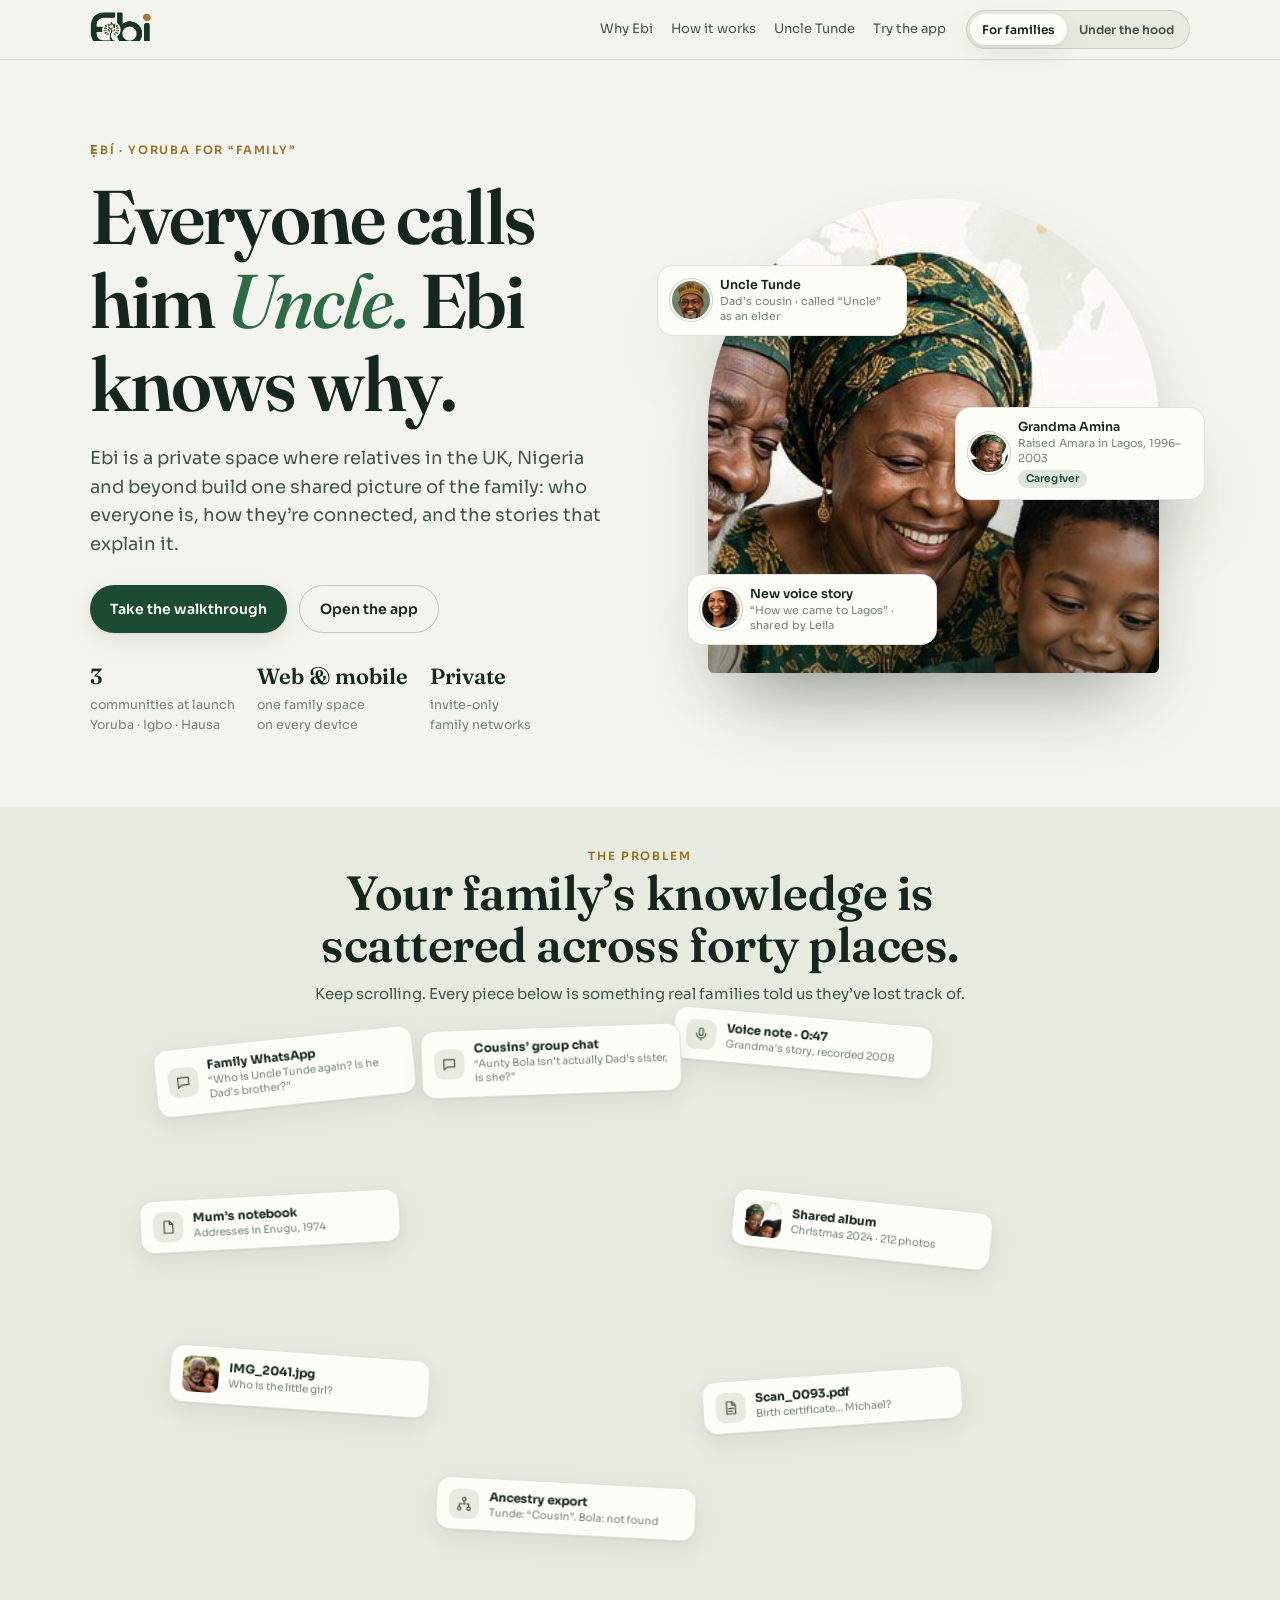
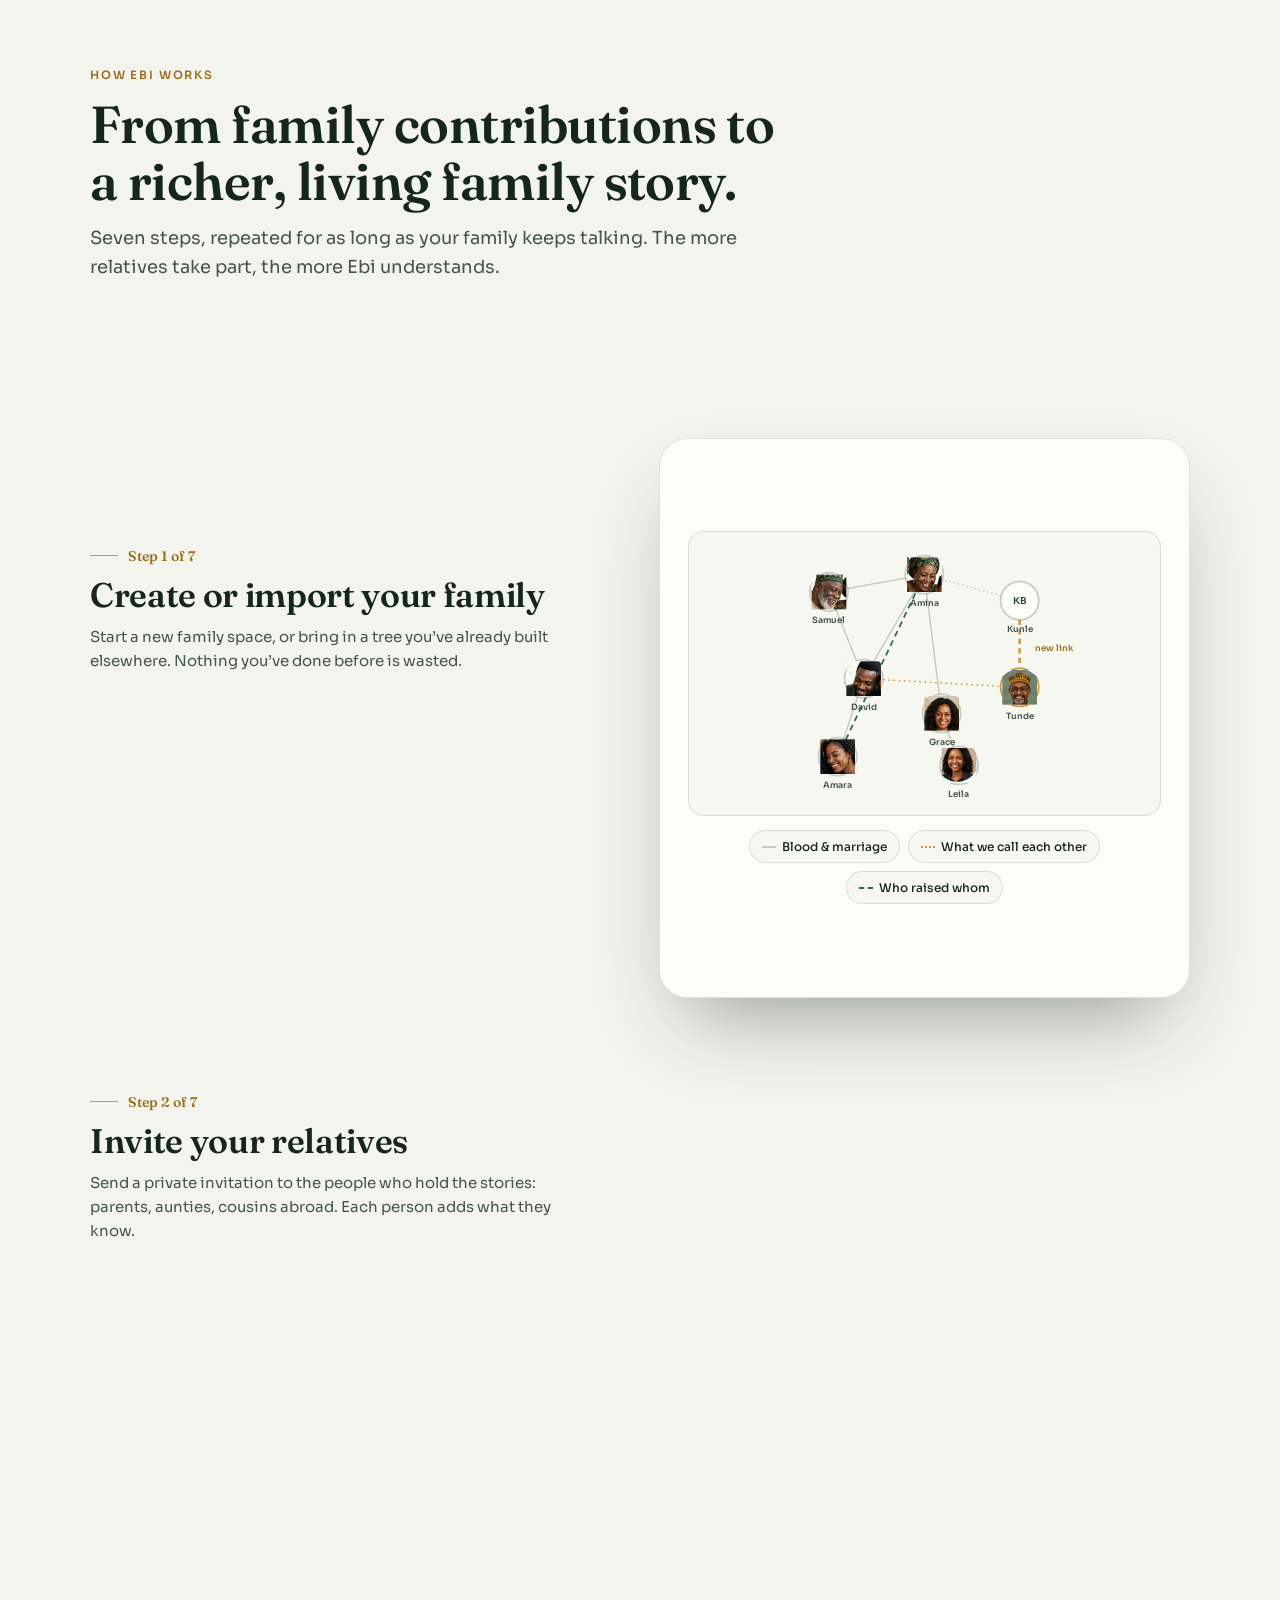
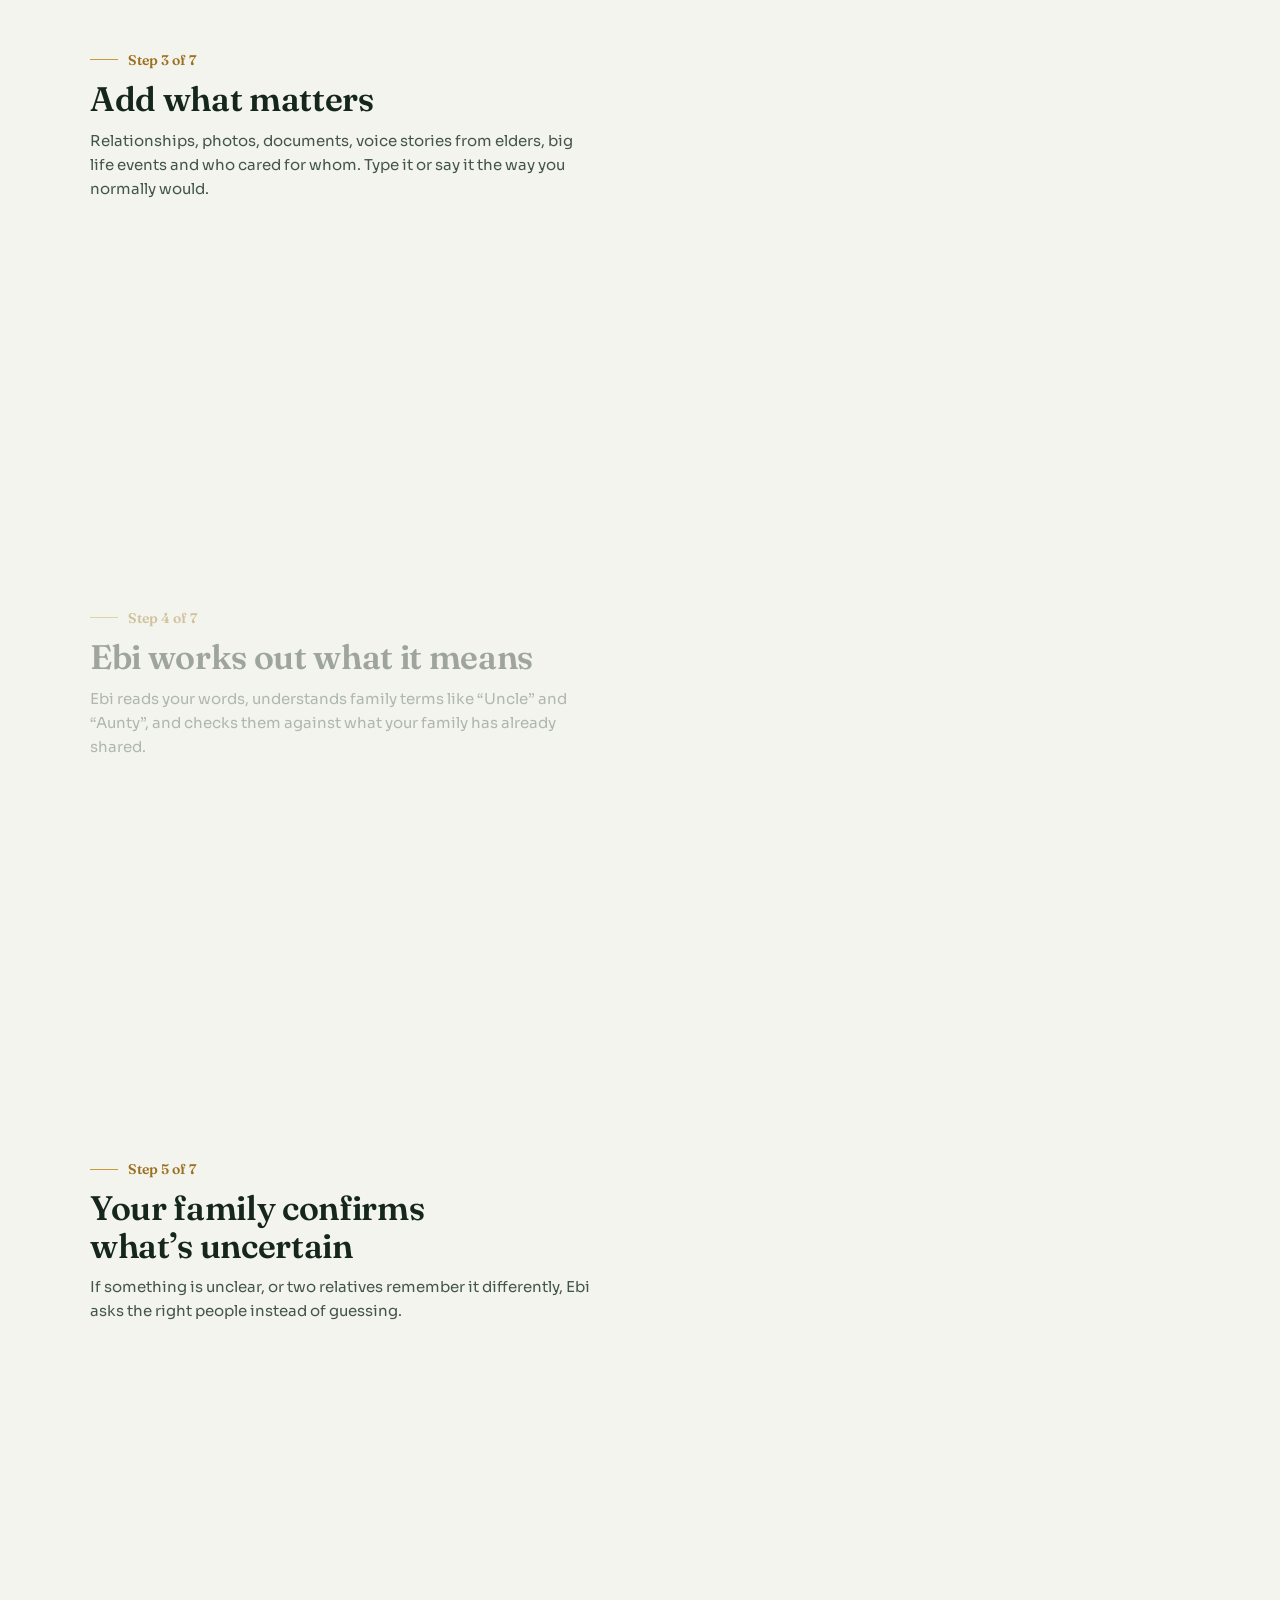
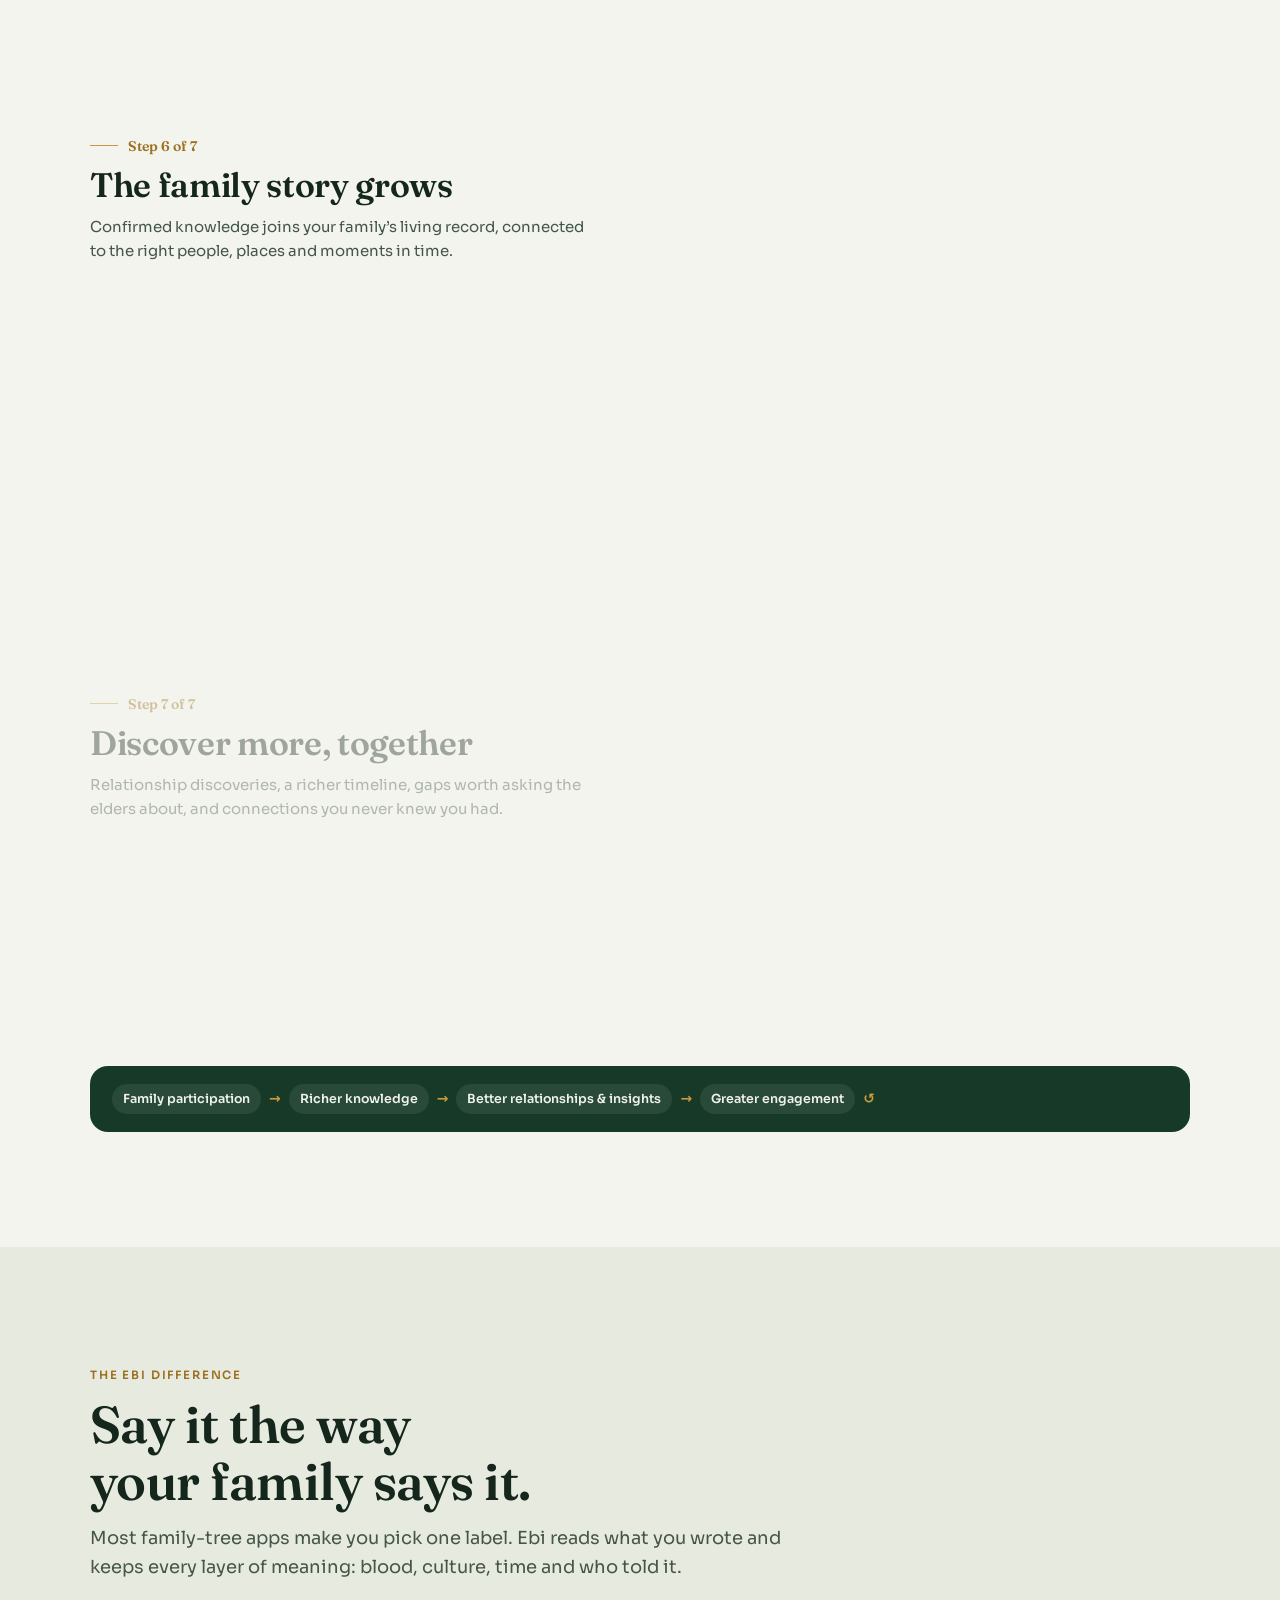
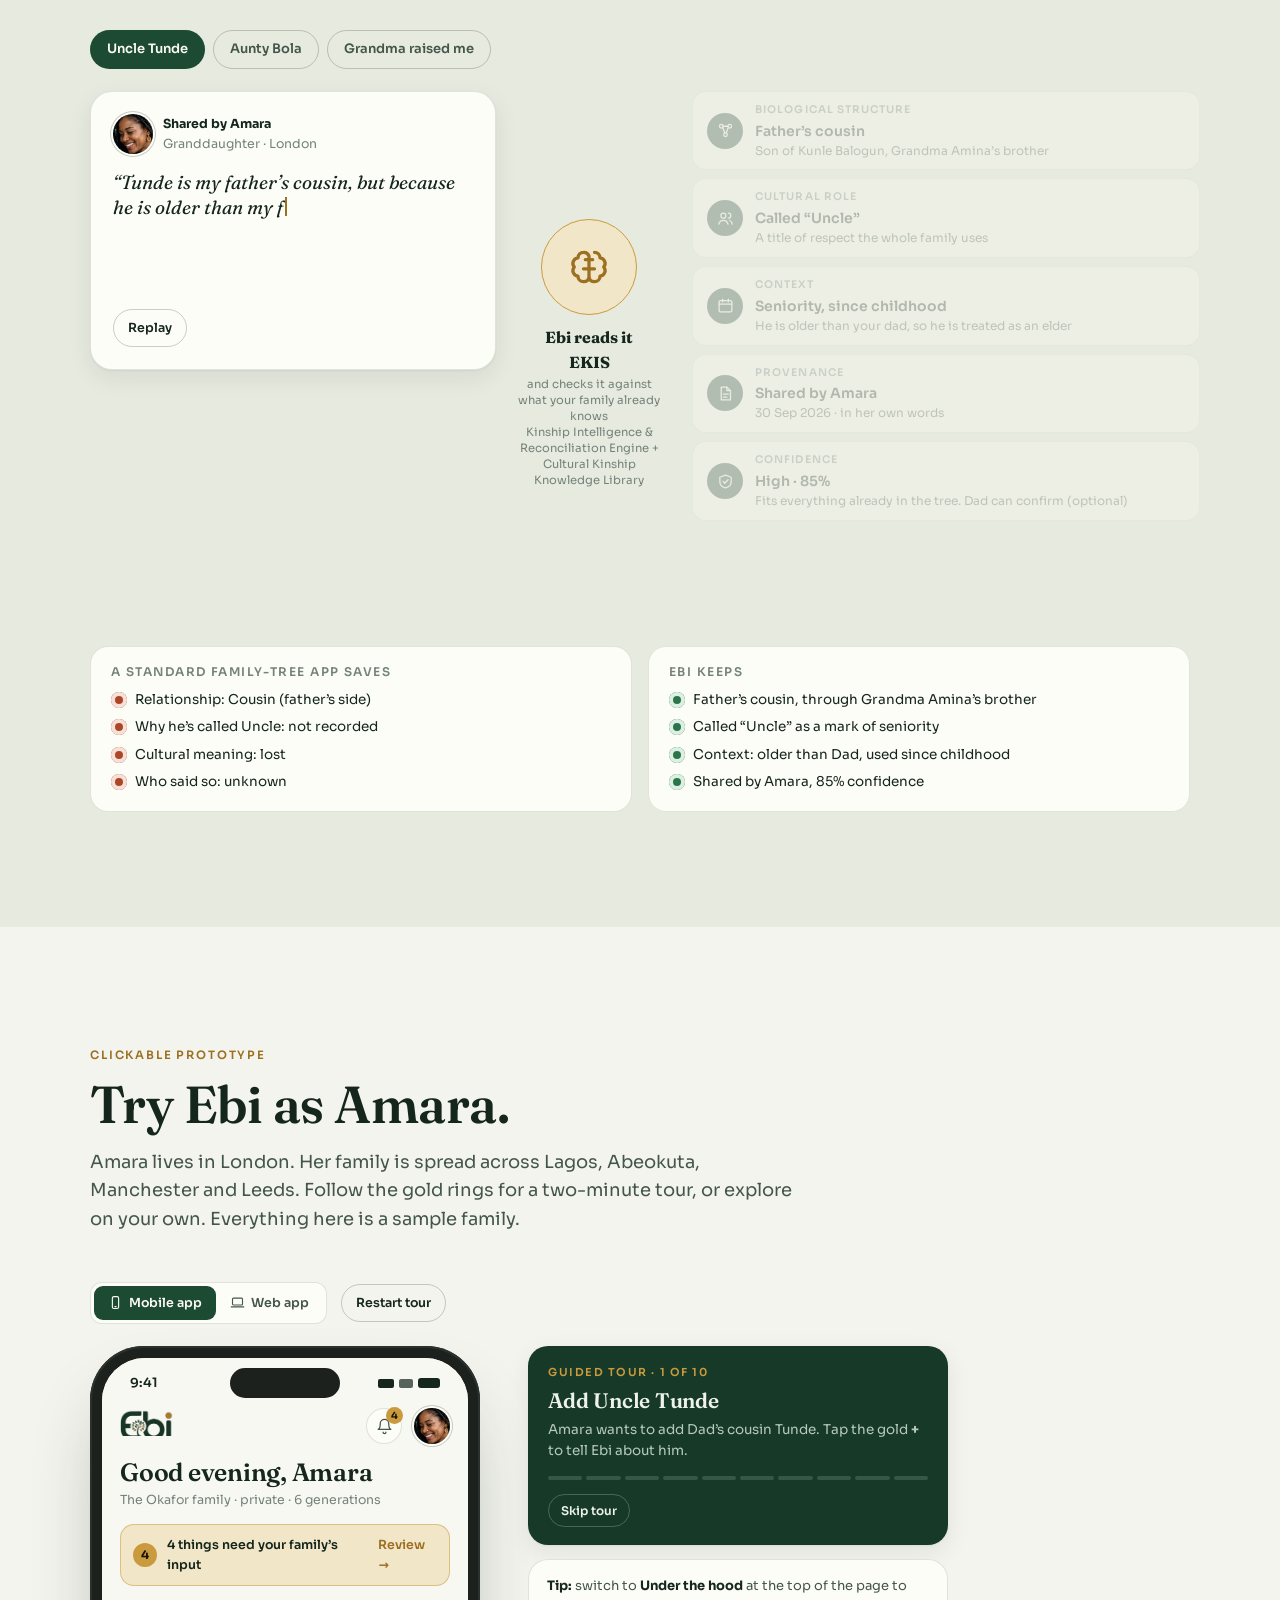
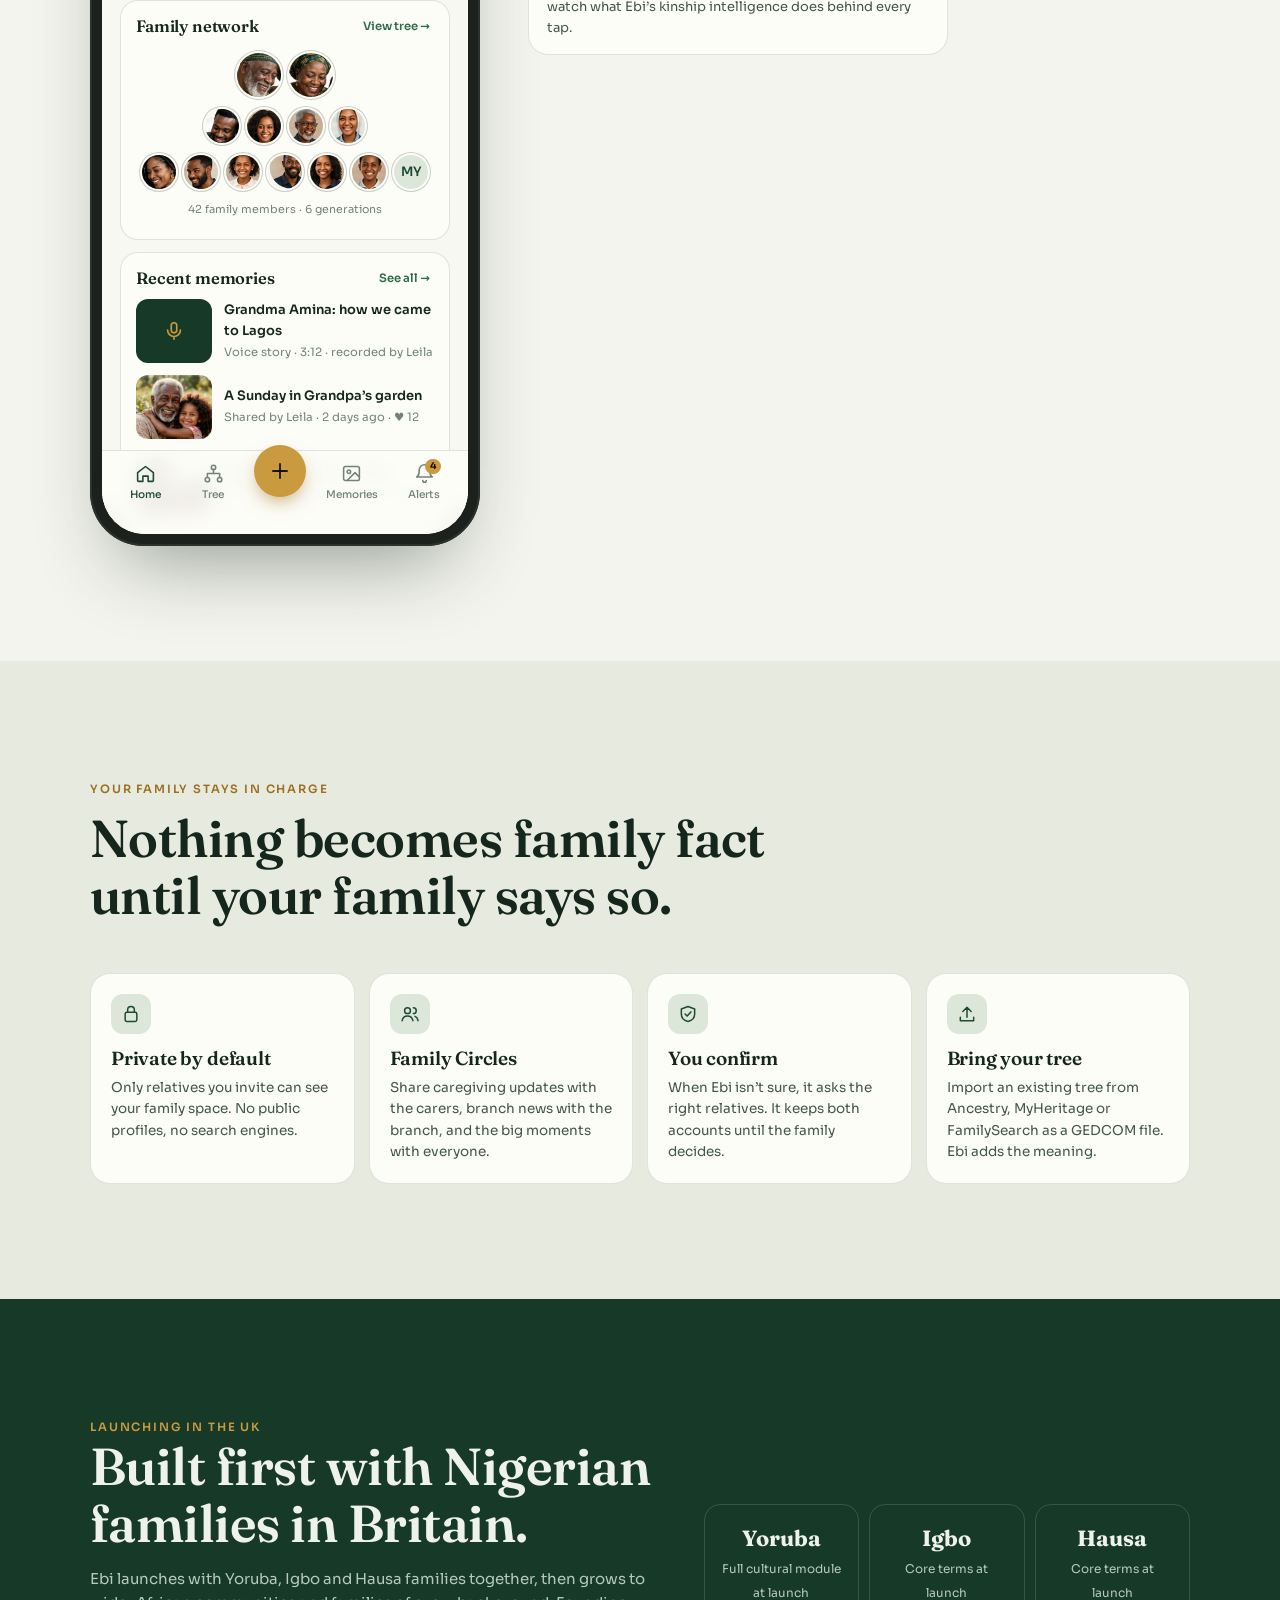
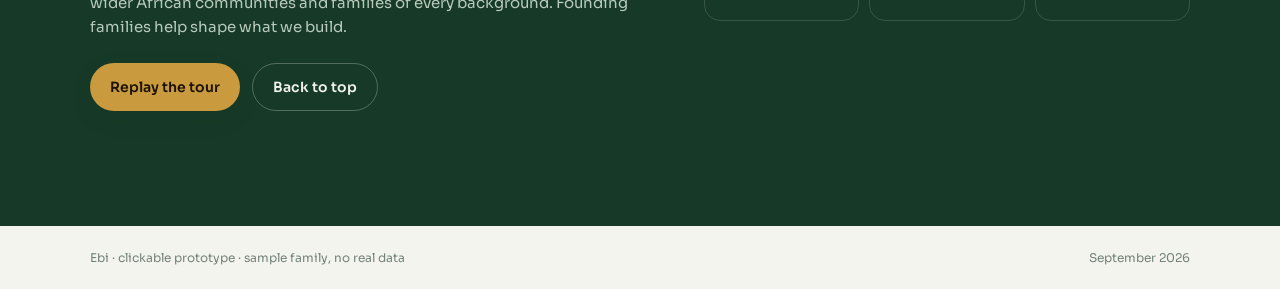
==== commit c739cc78: "Hide pages from search engines" ====
--- a/walkthrough.html
+++ b/walkthrough.html
@@ -3,6 +3,7 @@
 <head>
 <meta charset="utf-8">
 <meta name="viewport" content="width=device-width, initial-scale=1, viewport-fit=cover">
+<meta name="robots" content="noindex, nofollow">
 <title>Ebi Product Walkthrough</title>
 <link rel="preconnect" href="https://fonts.googleapis.com"><link rel="preconnect" href="https://fonts.gstatic.com" crossorigin>
 <link rel="stylesheet" href="https://fonts.googleapis.com/css2?family=Fraunces:ital,opsz,wght@0,9..144,500;0,9..144,600;1,9..144,400;1,9..144,500&family=Sora:wght@400;500;600;700&display=swap">
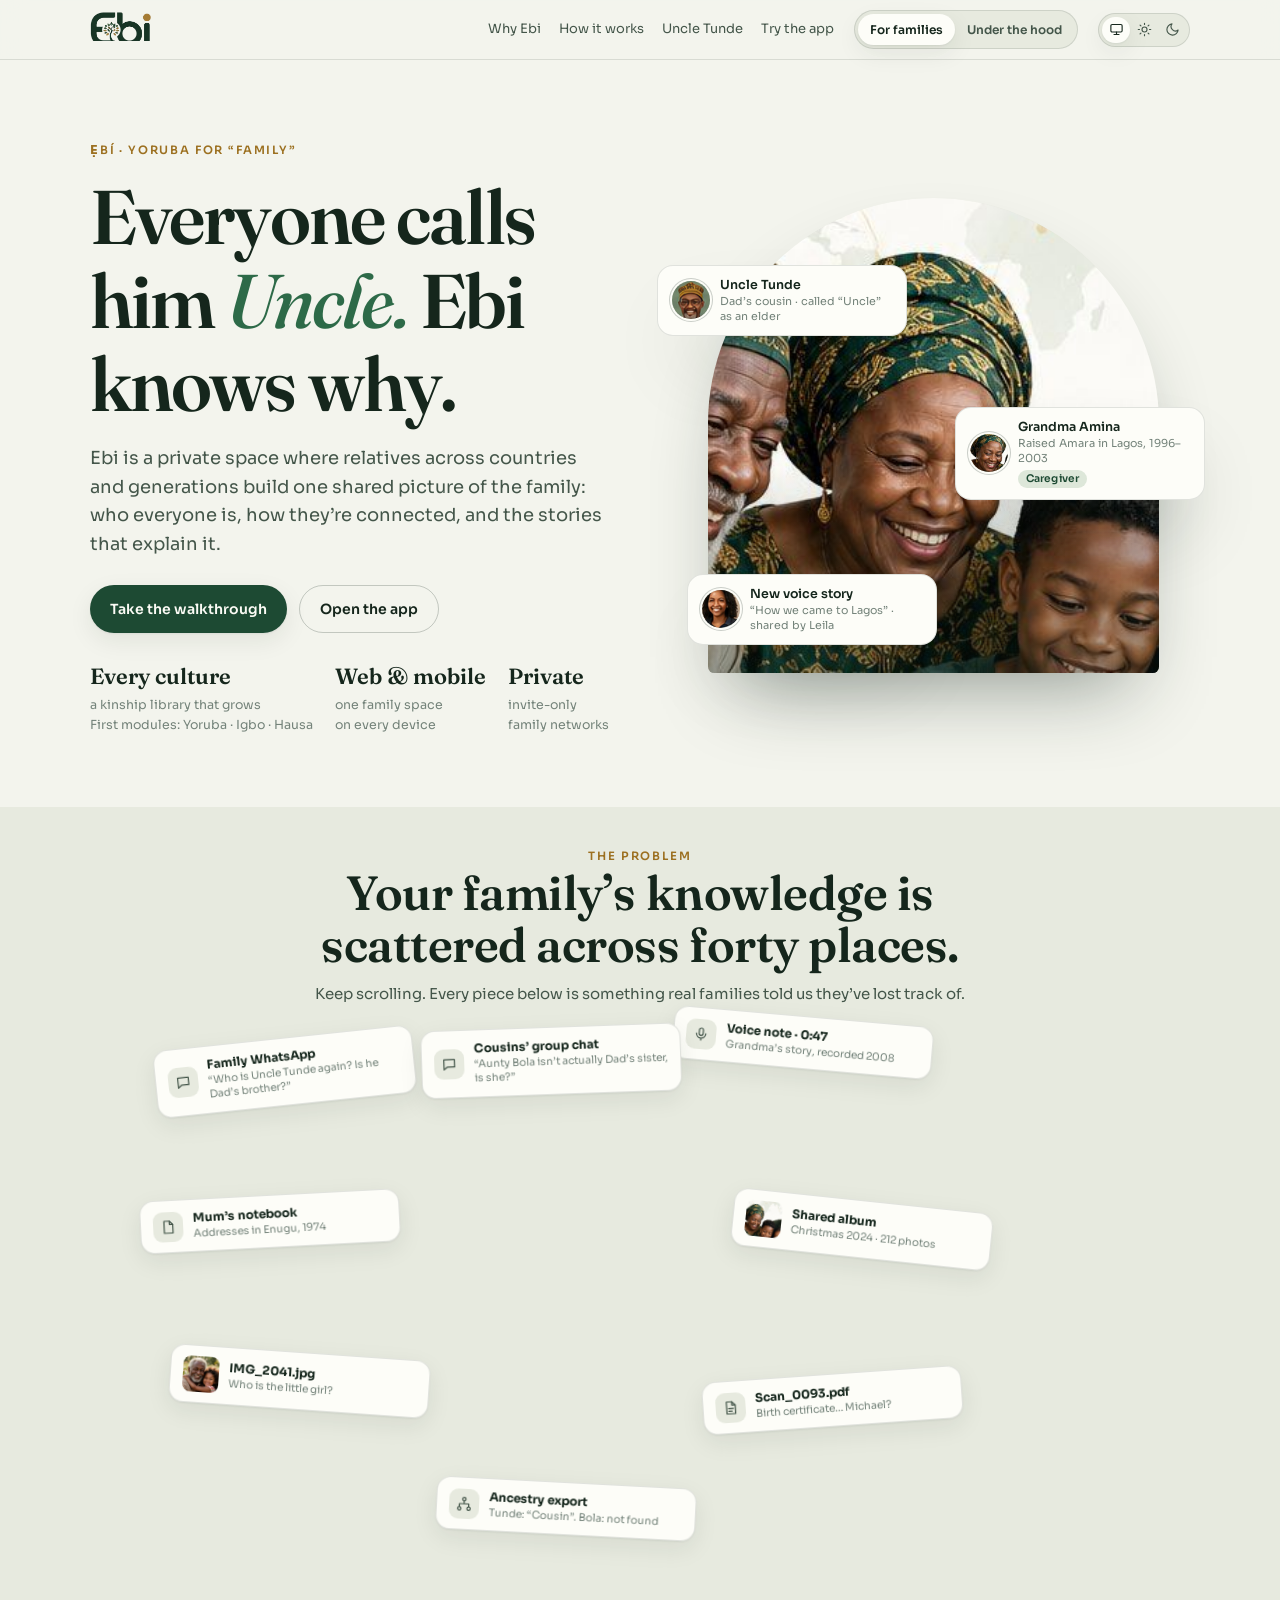
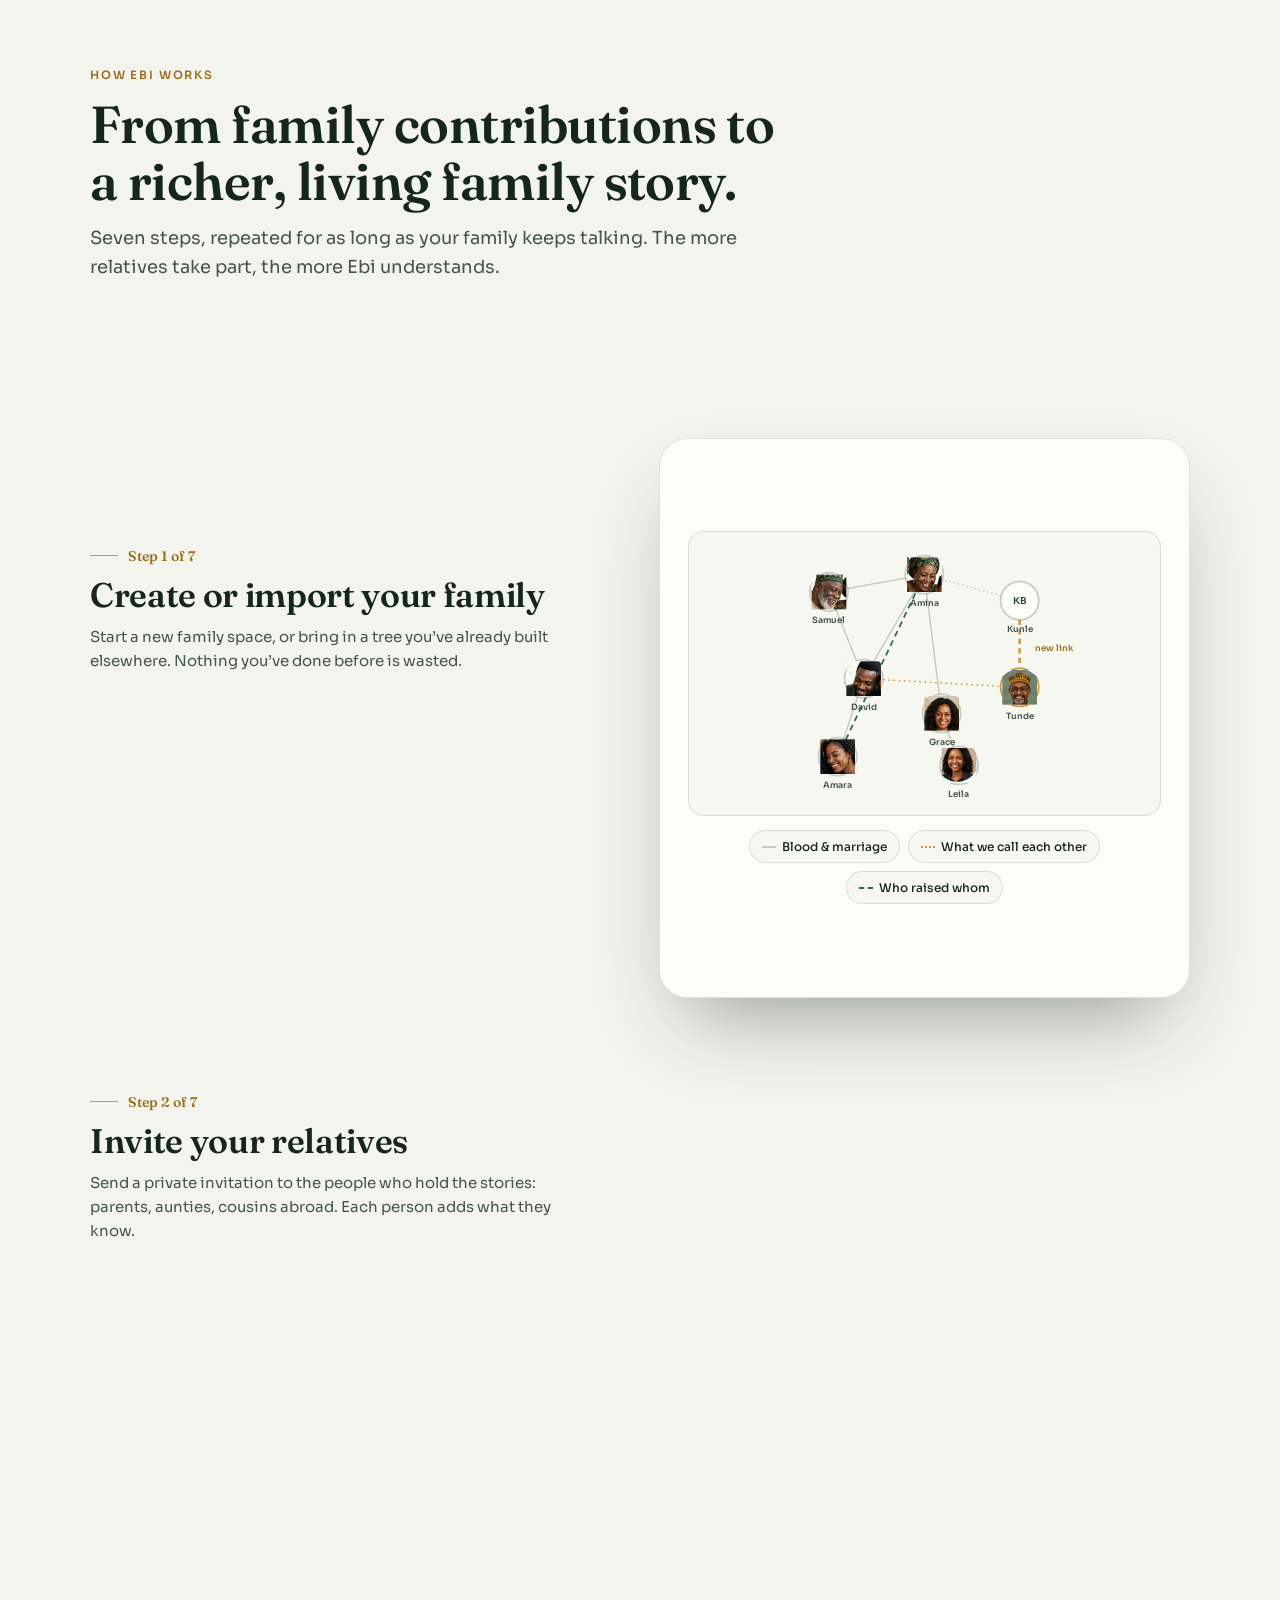
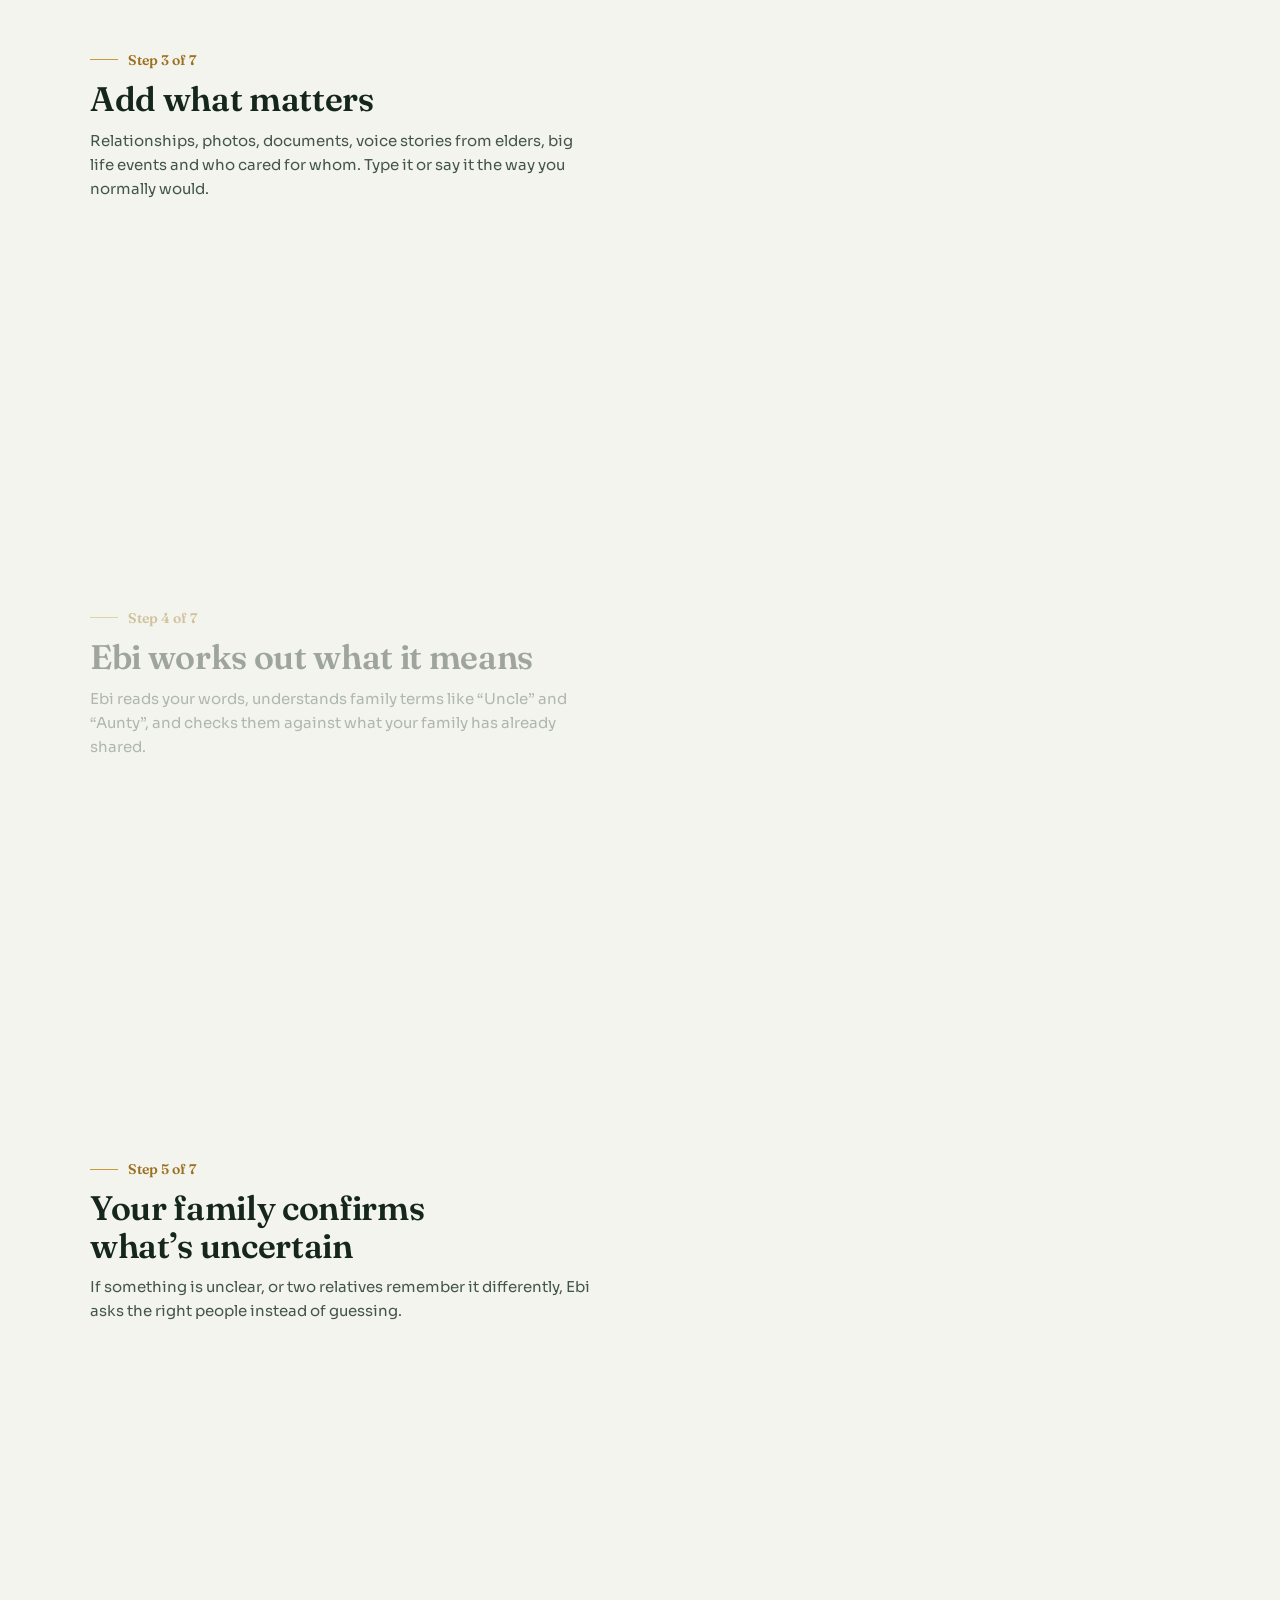
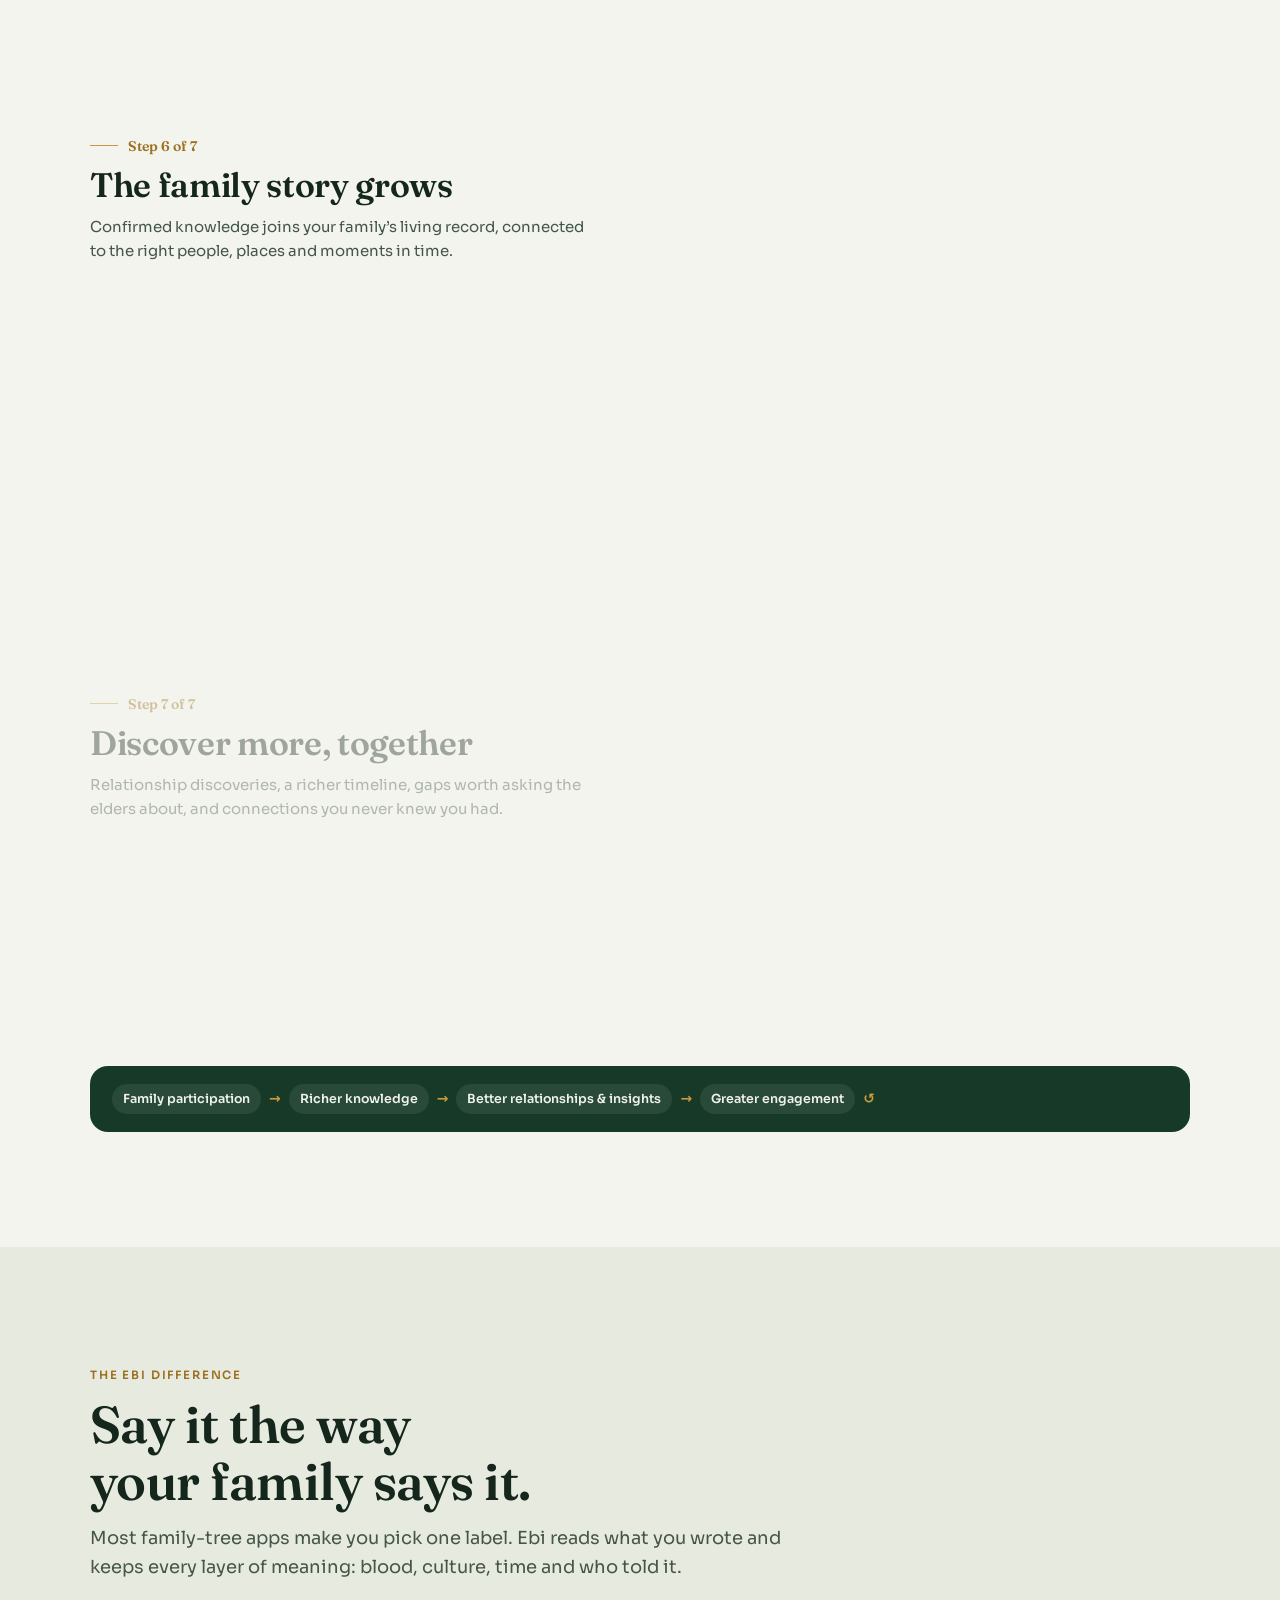
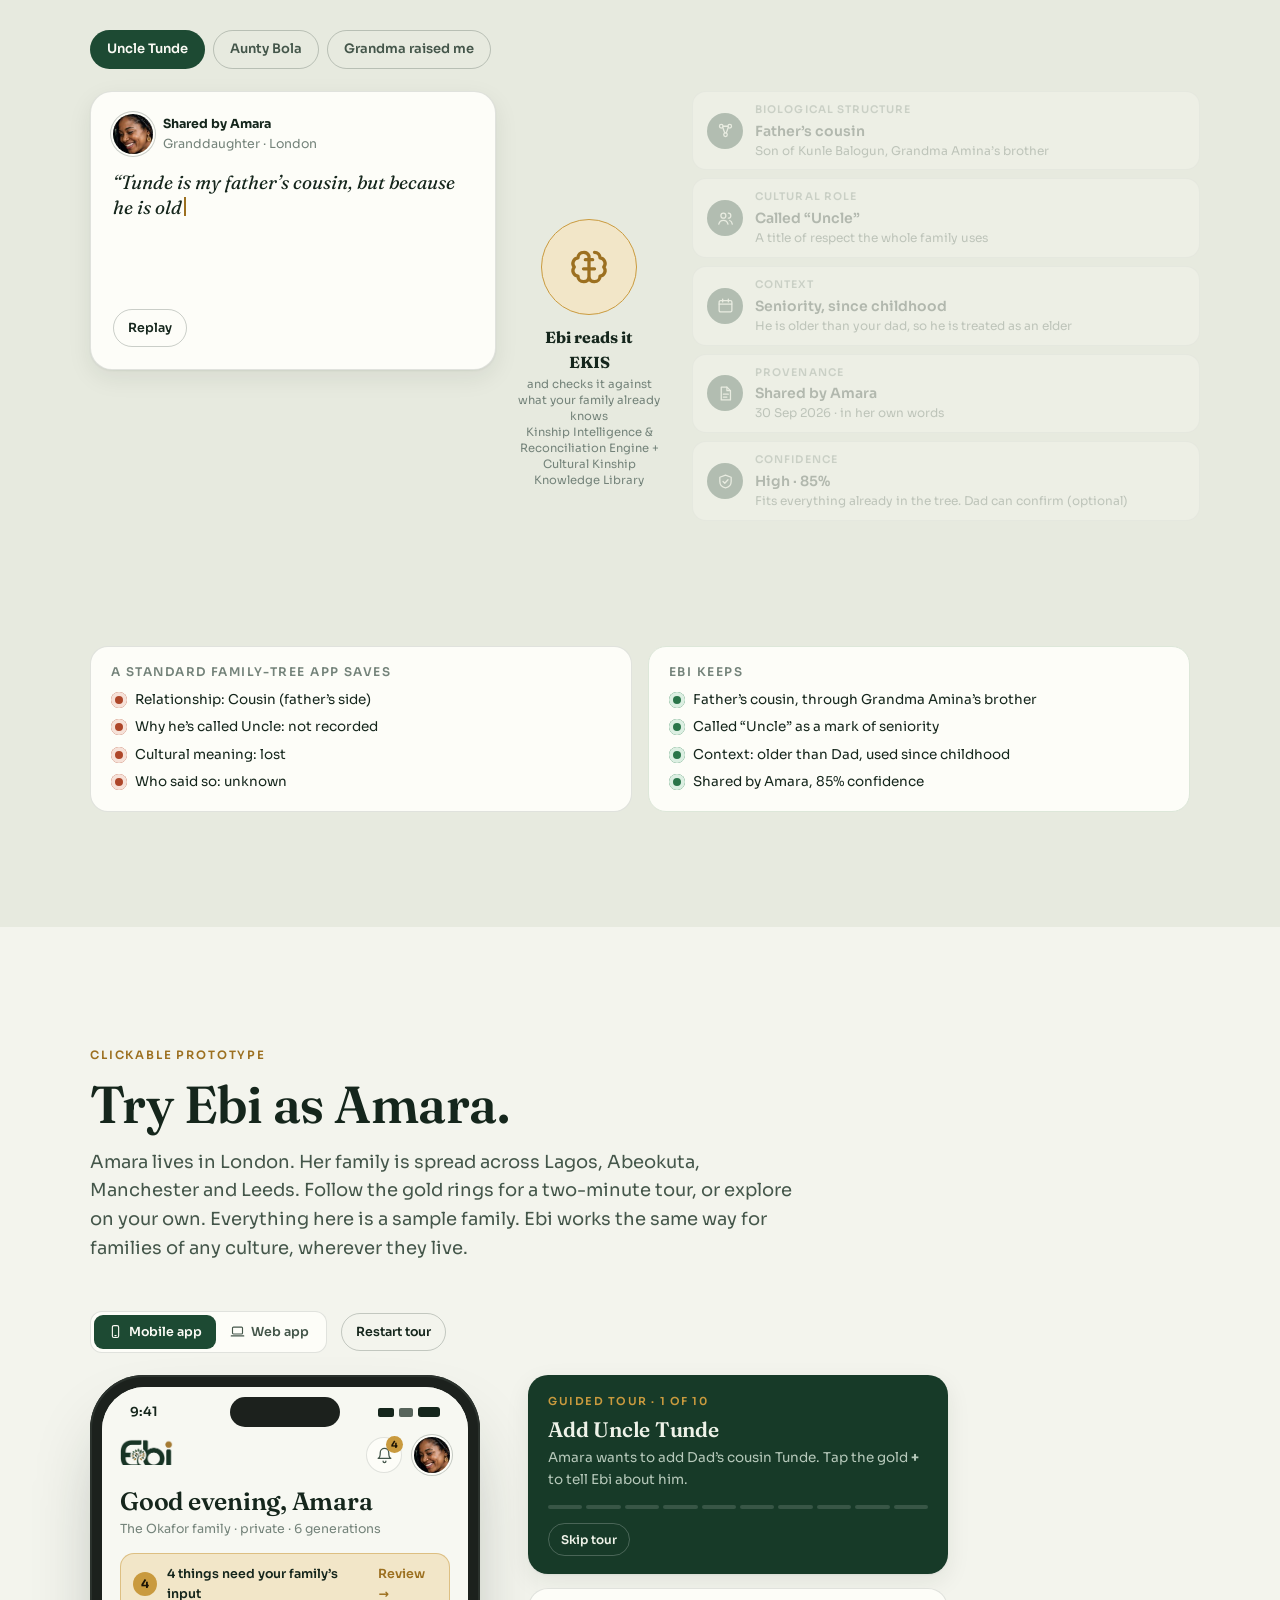
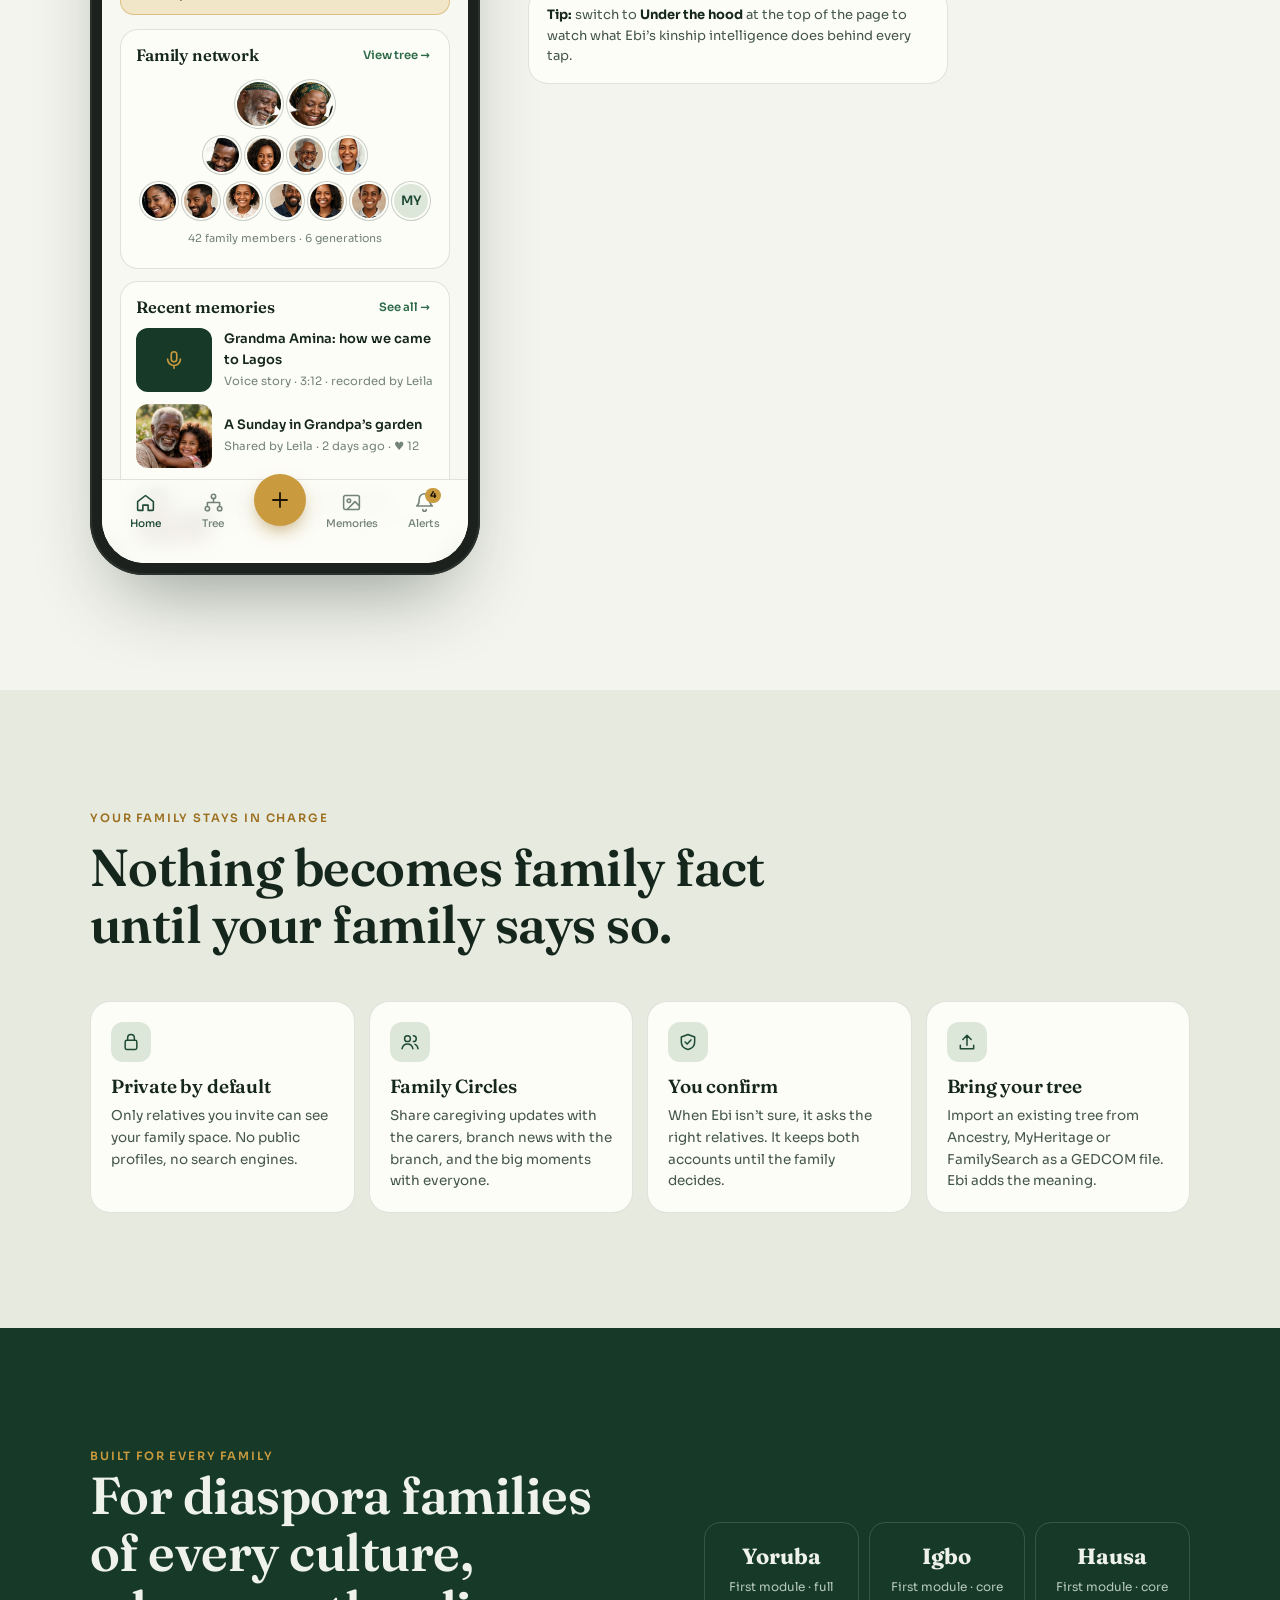
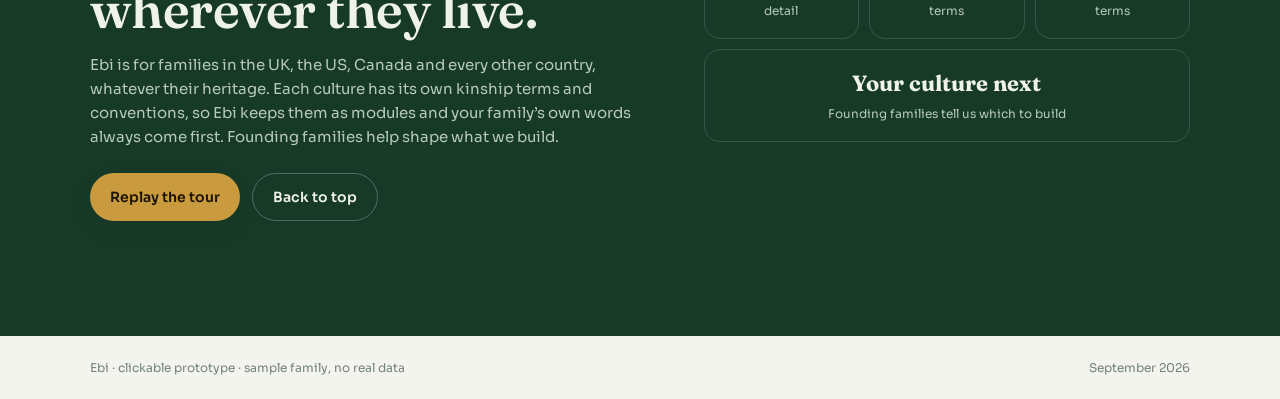
==== commit 5bb24ede: "Update waitlist and walkthrough pages" ====
--- a/walkthrough.html
+++ b/walkthrough.html
@@ -4,6 +4,8 @@
 <meta charset="utf-8">
 <meta name="viewport" content="width=device-width, initial-scale=1, viewport-fit=cover">
 <meta name="robots" content="noindex, nofollow">
+<script>/* theme: apply saved choice before first paint (system = no attribute) */
+(function(){try{var t=localStorage.getItem('ebi-theme');if(t==='light'||t==='dark')document.documentElement.setAttribute('data-theme',t);}catch(e){}})();</script>
 <title>Ebi Product Walkthrough</title>
 <link rel="preconnect" href="https://fonts.googleapis.com"><link rel="preconnect" href="https://fonts.gstatic.com" crossorigin>
 <link rel="stylesheet" href="https://fonts.googleapis.com/css2?family=Fraunces:ital,opsz,wght@0,9..144,500;0,9..144,600;1,9..144,400;1,9..144,500&family=Sora:wght@400;500;600;700&display=swap">
@@ -47,6 +49,12 @@
   --logo-l:none; --logo-d:inline-block; color-scheme:dark;
 }
 
+/* theme switcher: System / Light / Dark */
+.theme{display:inline-flex;background:var(--bg-2);border-radius:999px;padding:3px;border:1px solid var(--line);flex:none}
+.theme button{border:0;background:transparent;border-radius:999px;width:28px;height:26px;display:grid;place-items:center;color:var(--ink-2);cursor:pointer;padding:0}
+.theme button svg{width:15px;height:15px;fill:none;stroke:currentColor;stroke-width:1.8;stroke-linecap:round;stroke-linejoin:round}
+.theme button:hover{color:var(--ink)}
+.theme button[aria-pressed="true"]{background:var(--surface);color:var(--ink);box-shadow:var(--shadow)}
 *,*::before,*::after{box-sizing:border-box}
 html{scroll-behavior:smooth}
 body{background:var(--bg);color:var(--ink);font-family:var(--f-ui);font-size:15px;line-height:1.6;-webkit-font-smoothing:antialiased;overflow-x:hidden}
@@ -80,6 +88,7 @@
 .mode button[aria-pressed="true"]{background:var(--surface);color:var(--ink);box-shadow:var(--shadow)}
 .mode button[data-mode="hood"][aria-pressed="true"]{background:var(--deep);color:var(--on-deep)}
 @media (max-width:860px){.top nav{display:none}.mode{margin-left:auto}}
+@media (max-width:520px){.top .wrap{gap:8px}.theme button{width:24px;height:24px}.theme button svg{width:13px;height:13px}.mode button{padding:6px 8px}}
 @media (max-width:420px){.mode button{padding:6px 9px;font-size:11px}}
 
 /* under-the-hood visibility */
@@ -603,8 +612,23 @@
       <button data-mode="fam" aria-pressed="true">For families</button>
       <button data-mode="hood" aria-pressed="false">Under the hood</button>
     </div>
+    <div class="theme" role="group" aria-label="Colour theme">
+      <button type="button" data-theme-set="system" aria-pressed="true" aria-label="Match my device" title="Match my device"><svg viewBox="0 0 24 24" aria-hidden="true"><rect x="3" y="4" width="18" height="12" rx="2"/><path d="M8 20h8M12 16v4"/></svg></button>
+      <button type="button" data-theme-set="light" aria-pressed="false" aria-label="Light theme" title="Light"><svg viewBox="0 0 24 24" aria-hidden="true"><circle cx="12" cy="12" r="4"/><path d="M12 2v2M12 20v2M4.9 4.9l1.4 1.4M17.7 17.7l1.4 1.4M2 12h2M20 12h2M4.9 19.1l1.4-1.4M17.7 6.3l1.4-1.4"/></svg></button>
+      <button type="button" data-theme-set="dark" aria-pressed="false" aria-label="Dark theme" title="Dark"><svg viewBox="0 0 24 24" aria-hidden="true"><path d="M21 12.8A9 9 0 1 1 11.2 3a7 7 0 0 0 9.8 9.8z"/></svg></button>
+    </div>
   </div>
 </header>
+<script>
+(function(){
+var KEY='ebi-theme', root=document.documentElement, btns=[].slice.call(document.querySelectorAll('[data-theme-set]'));
+function saved(){ try{ var t=localStorage.getItem(KEY); return (t==='light'||t==='dark')?t:'system'; }catch(e){ return 'system'; } }
+function apply(m){ if(m==='light'||m==='dark') root.setAttribute('data-theme',m); else root.removeAttribute('data-theme');
+  btns.forEach(function(b){ b.setAttribute('aria-pressed', String(b.getAttribute('data-theme-set')===m)); }); }
+btns.forEach(function(b){ b.addEventListener('click',function(){ var m=b.getAttribute('data-theme-set'); try{ if(m==='system') localStorage.removeItem(KEY); else localStorage.setItem(KEY,m); }catch(e){} apply(m); }); });
+apply(saved());
+})();
+</script>
 
 <main id="top">
 <!-- HERO -->
@@ -613,20 +637,20 @@
     <div>
       <span class="eyebrow">Ẹbí · Yoruba for “family”</span>
       <h1>Everyone calls him <em>Uncle.</em> Ebi knows why.</h1>
-      <p class="lede">Ebi is a private space where relatives in the UK, Nigeria and beyond build one shared picture of the family: who everyone is, how they’re connected, and the stories that explain it.</p>
+      <p class="lede">Ebi is a private space where relatives across countries and generations build one shared picture of the family: who everyone is, how they’re connected, and the stories that explain it.</p>
       <p class="lede hood-only" style="margin-top:12px;font-size:14px">Under the hood, every card on this page is the output of the <b>Ebi Kinship Intelligence System (EKIS)</b>. Switch back to “For families” any time to see what a relative sees.</p>
       <div class="cta">
         <a class="btn btn-p" href="#problem">Take the walkthrough</a>
         <a class="btn btn-g" href="#try">Open the app</a>
       </div>
       <div class="meta">
-        <div><b>3</b>communities at launch<br>Yoruba · Igbo · Hausa</div>
+        <div><b>Every culture</b>a kinship library that grows<br>First modules: Yoruba · Igbo · Hausa</div>
         <div><b>Web &amp; mobile</b>one family space<br>on every device</div>
         <div><b>Private</b>invite-only<br>family networks</div>
       </div>
     </div>
     <div class="arch">
-      <div class="photo"><img src="[data-uri]" alt="Three generations of a Nigerian family looking at a tablet together"></div>
+      <div class="photo"><img src="[data-uri]" alt="Three generations of a family looking at a tablet together"></div>
       <div class="float f1">
         <div class="av"><img src="[data-uri]" alt=""></div>
         <div><b>Uncle Tunde</b><small>Dad’s cousin · called “Uncle” as an elder</small><span class="hood-only hood-tag" style="margin-top:4px">COUSIN_OF + ADDRESSED_AS · 0.85</span></div>
@@ -735,7 +759,7 @@
     <div class="sec-head rv">
       <span class="eyebrow">Clickable prototype</span>
       <h2>Try Ebi as Amara.</h2>
-      <p class="lede">Amara lives in London. Her family is spread across Lagos, Abeokuta, Manchester and Leeds. Follow the gold rings for a two-minute tour, or explore on your own. Everything here is a sample family.</p>
+      <p class="lede">Amara lives in London. Her family is spread across Lagos, Abeokuta, Manchester and Leeds. Follow the gold rings for a two-minute tour, or explore on your own. Everything here is a sample family. Ebi works the same way for families of any culture, wherever they live.</p>
     </div>
     <div class="proto-top">
       <div class="seg" role="group" aria-label="Device" id="devSeg">
@@ -807,7 +831,7 @@
       <div class="engine">
         <div class="comps">
           <div class="comp"><span class="ic">1</span><div><h3>Kinship Intelligence &amp; Reconciliation Engine</h3><p>Interprets natural descriptions, infers structural relationships, validates against the family graph, reconciles conflicting accounts and scores confidence.</p><div class="tags"><span>NL interpretation</span><span>Structural inference</span><span>Reconciliation</span><span>GEDCOM enrichment</span></div></div></div>
-          <div class="comp"><span class="ic">2</span><div><h3>Cultural Kinship Knowledge Library</h3><p>Validated terminology, seniority conventions, fictive and honorary kinship and caregiving rules, starting with Yoruba, Igbo and Hausa.</p><div class="tags"><span>Ontologies</span><span>Annotated corpus</span><span>Validated corrections</span></div></div></div>
+          <div class="comp"><span class="ic">2</span><div><h3>Cultural Kinship Knowledge Library</h3><p>Validated terminology, seniority conventions, fictive and honorary kinship and caregiving rules. Built as modules for any culture; the first are Yoruba, Igbo and Hausa.</p><div class="tags"><span>Ontologies</span><span>Annotated corpus</span><span>Validated corrections</span></div></div></div>
           <div class="comp"><span class="ic">3</span><div><h3>Cultural-Temporal Kinship Knowledge Graph</h3><p>Stores structural, cultural, social and caregiving relationships with time periods, provenance, confidence, verification status and permissions.</p><div class="tags"><span>Time-bounded edges</span><span>Provenance</span><span>Permissions</span></div></div></div>
         </div>
         <div class="loop rv">
@@ -829,18 +853,19 @@
 <section class="block closing">
   <div class="wrap">
     <div>
-      <span class="eyebrow">Launching in the UK</span>
-      <h2>Built first with Nigerian families in Britain.</h2>
-      <p>Ebi launches with Yoruba, Igbo and Hausa families together, then grows to wider African communities and families of every background. Founding families help shape what we build.</p>
+      <span class="eyebrow">Built for every family</span>
+      <h2>For diaspora families of every culture, wherever they live.</h2>
+      <p>Ebi is for families in the UK, the US, Canada and every other country, whatever their heritage. Each culture has its own kinship terms and conventions, so Ebi keeps them as modules and your family’s own words always come first. Founding families help shape what we build.</p>
       <div class="cta">
         <a class="btn btn-p" href="#try" id="replayTour">Replay the tour</a>
         <a class="btn btn-g" href="#top">Back to top</a>
       </div>
     </div>
     <div class="comm">
-      <div><b>Yoruba</b><small>Full cultural module at launch</small></div>
-      <div><b>Igbo</b><small>Core terms at launch</small></div>
-      <div><b>Hausa</b><small>Core terms at launch</small></div>
+      <div><b>Yoruba</b><small>First module · full detail</small></div>
+      <div><b>Igbo</b><small>First module · core terms</small></div>
+      <div><b>Hausa</b><small>First module · core terms</small></div>
+      <div style="grid-column:1/-1"><b>Your culture next</b><small>Founding families tell us which to build</small></div>
     </div>
   </div>
 </section>
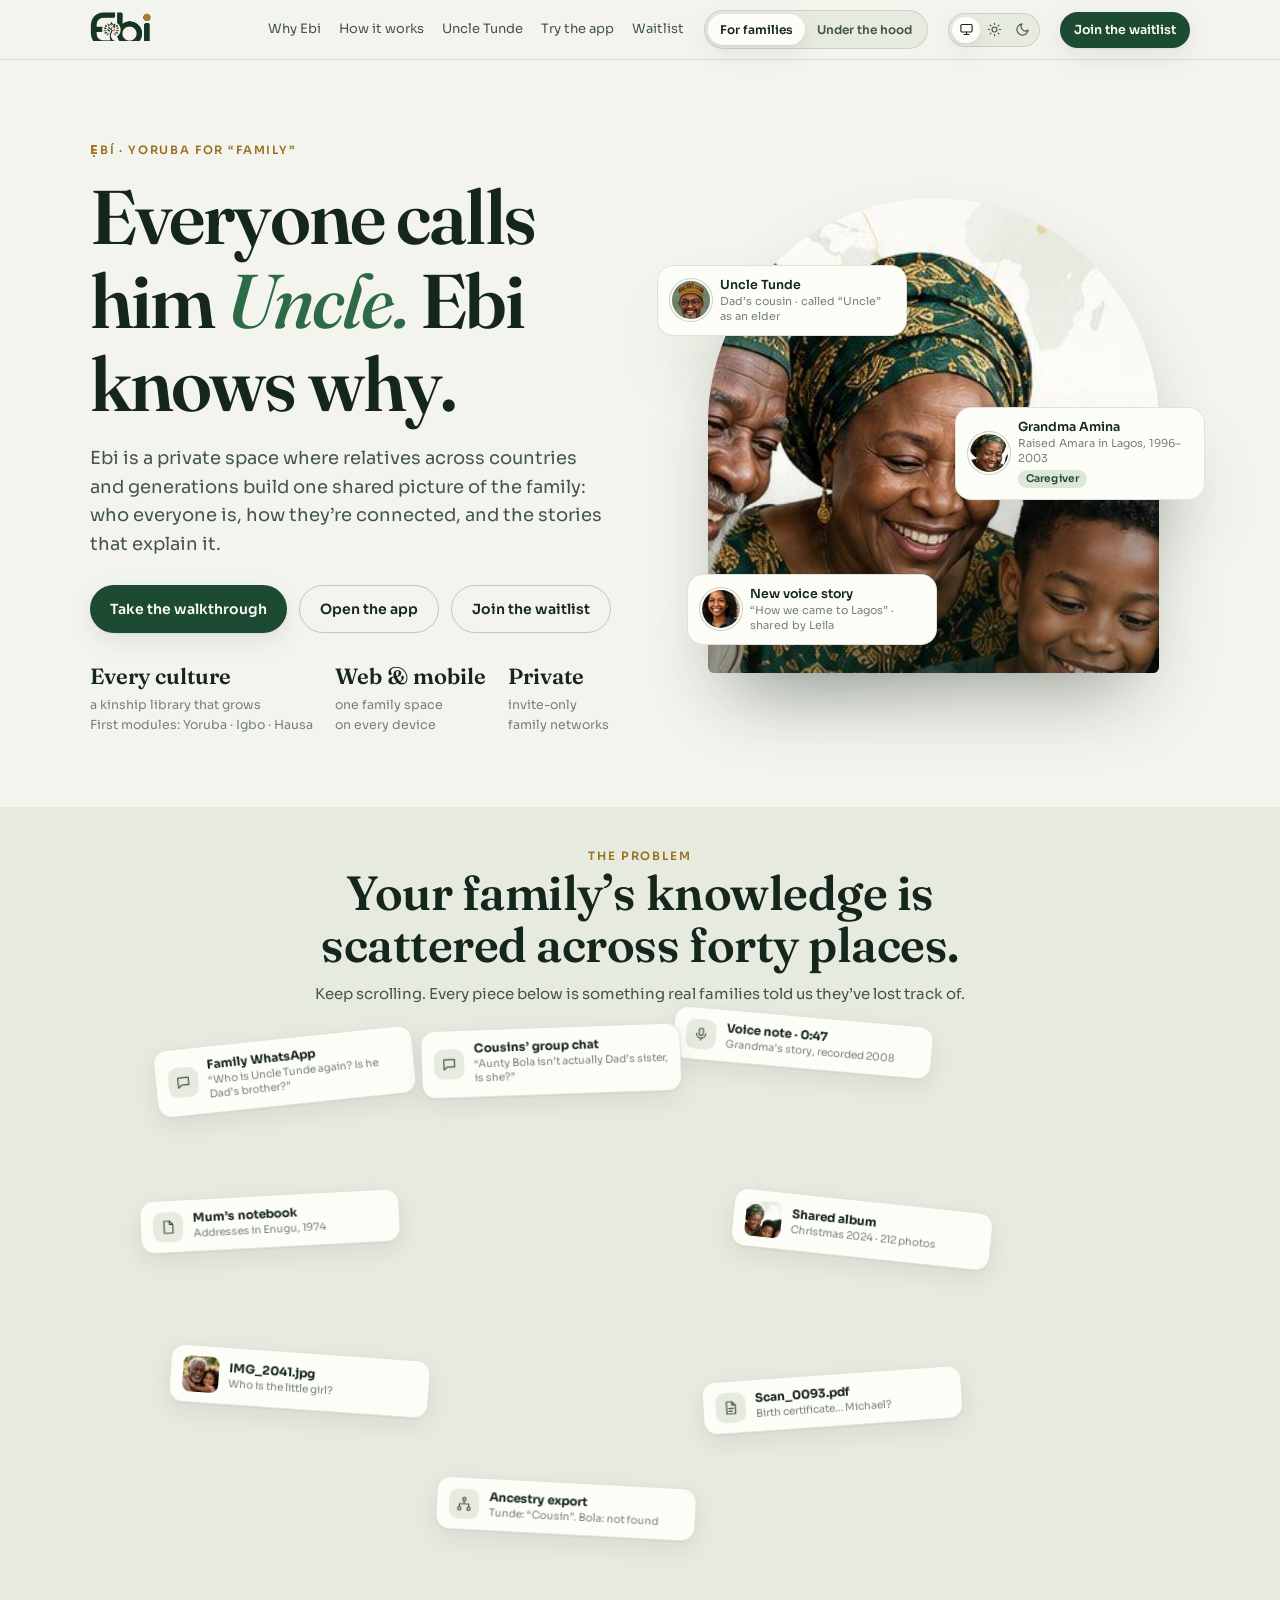
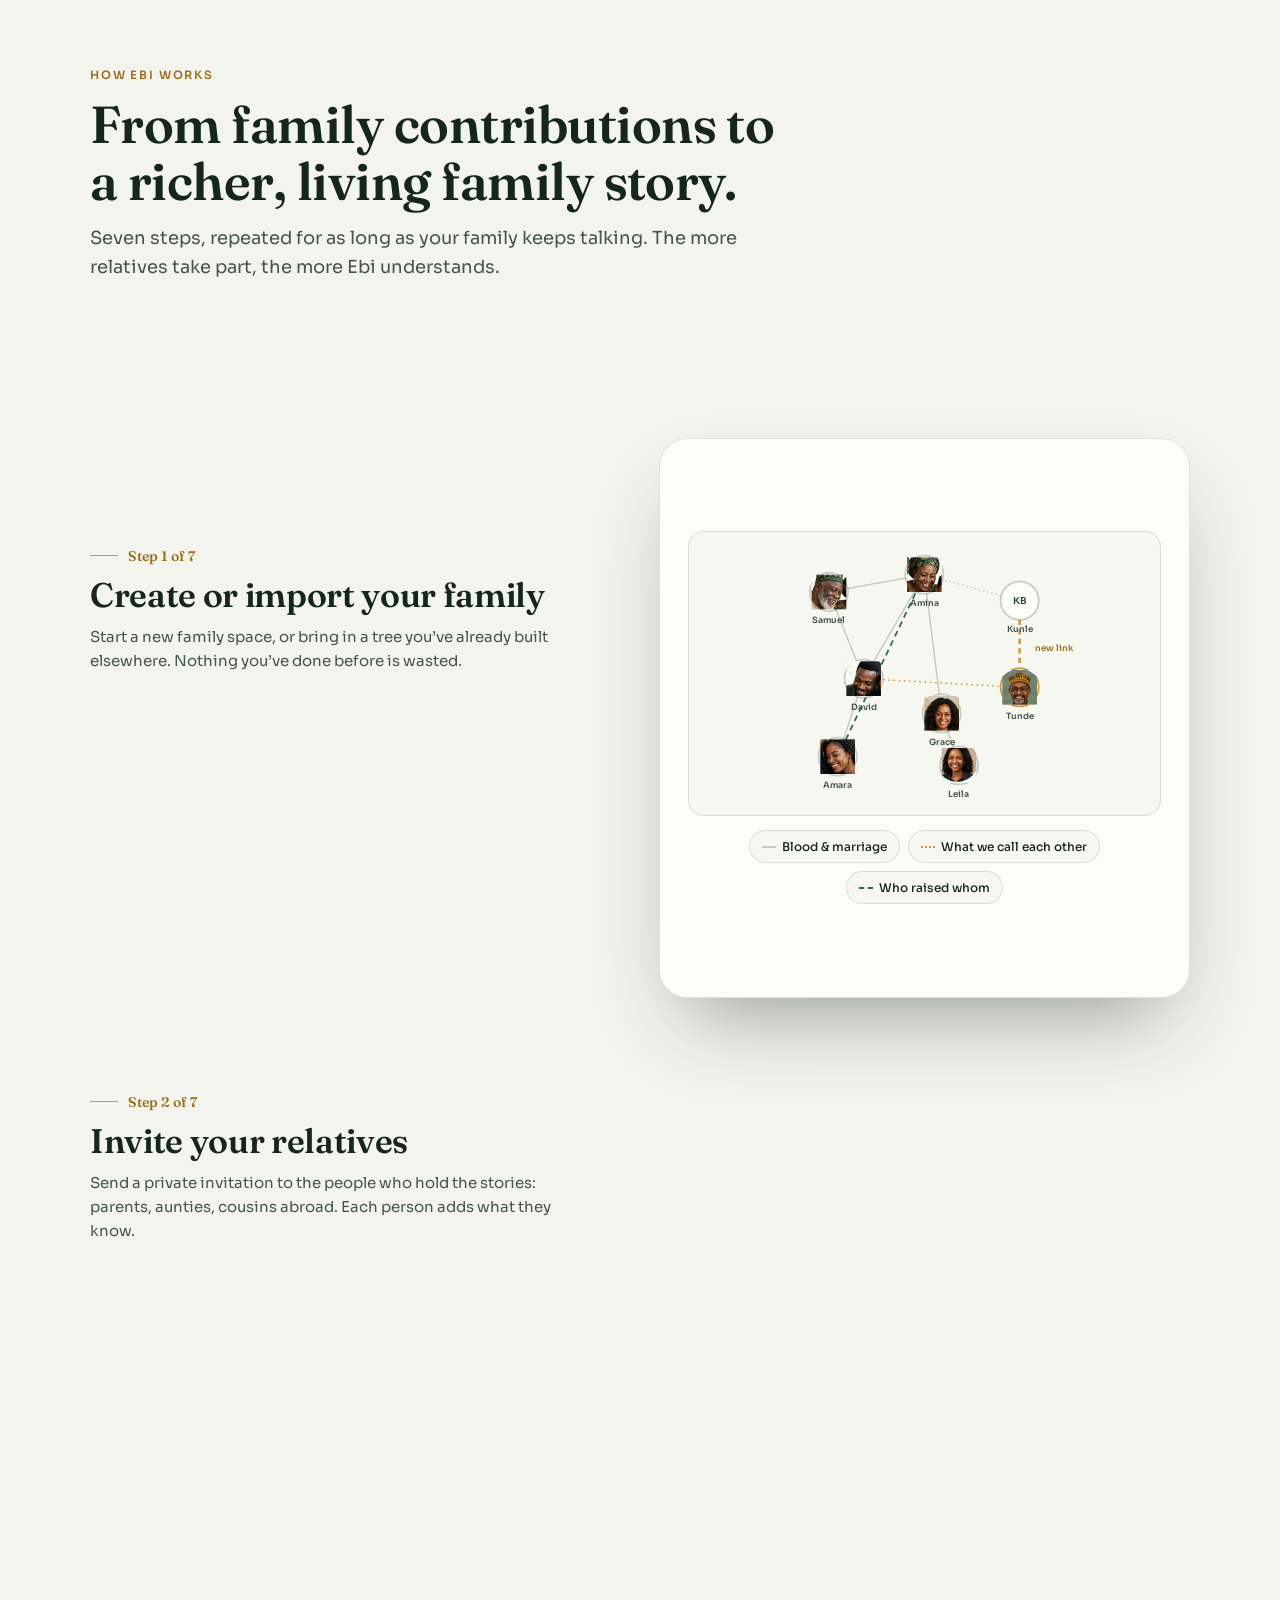
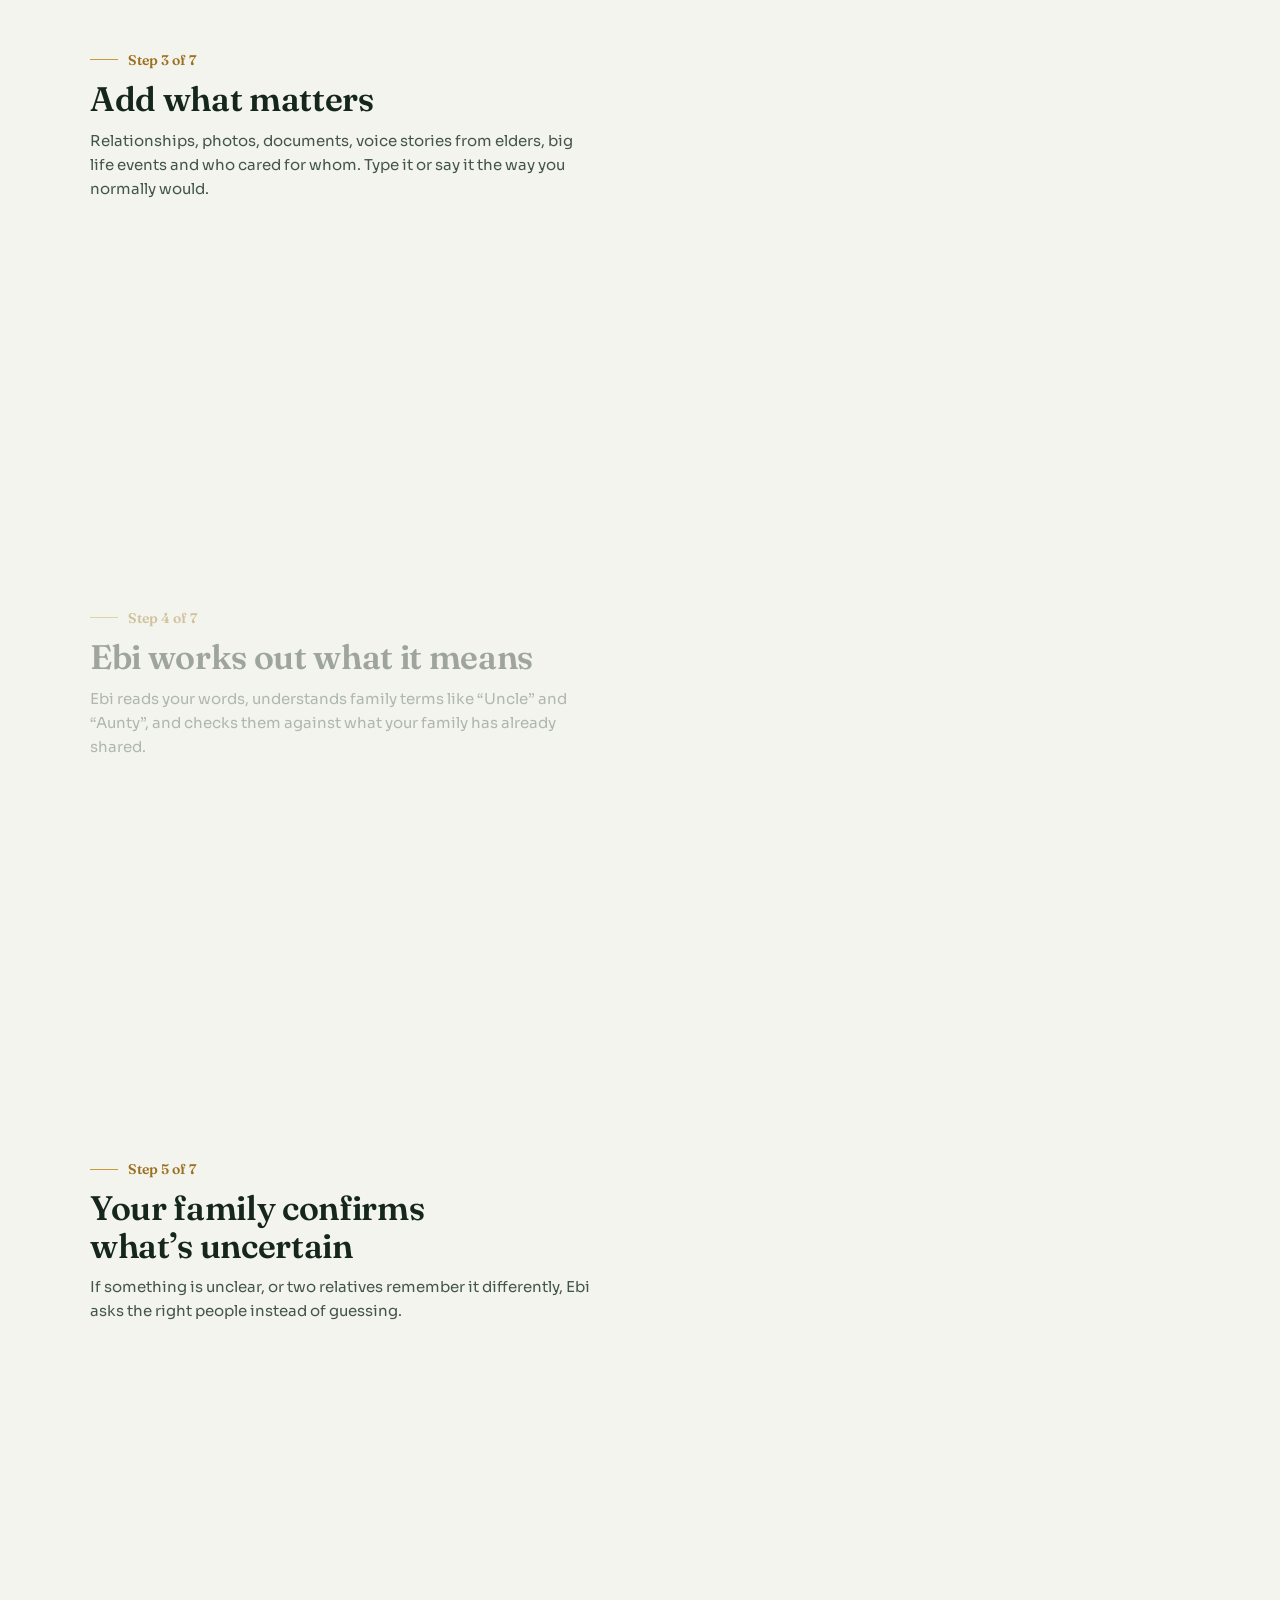
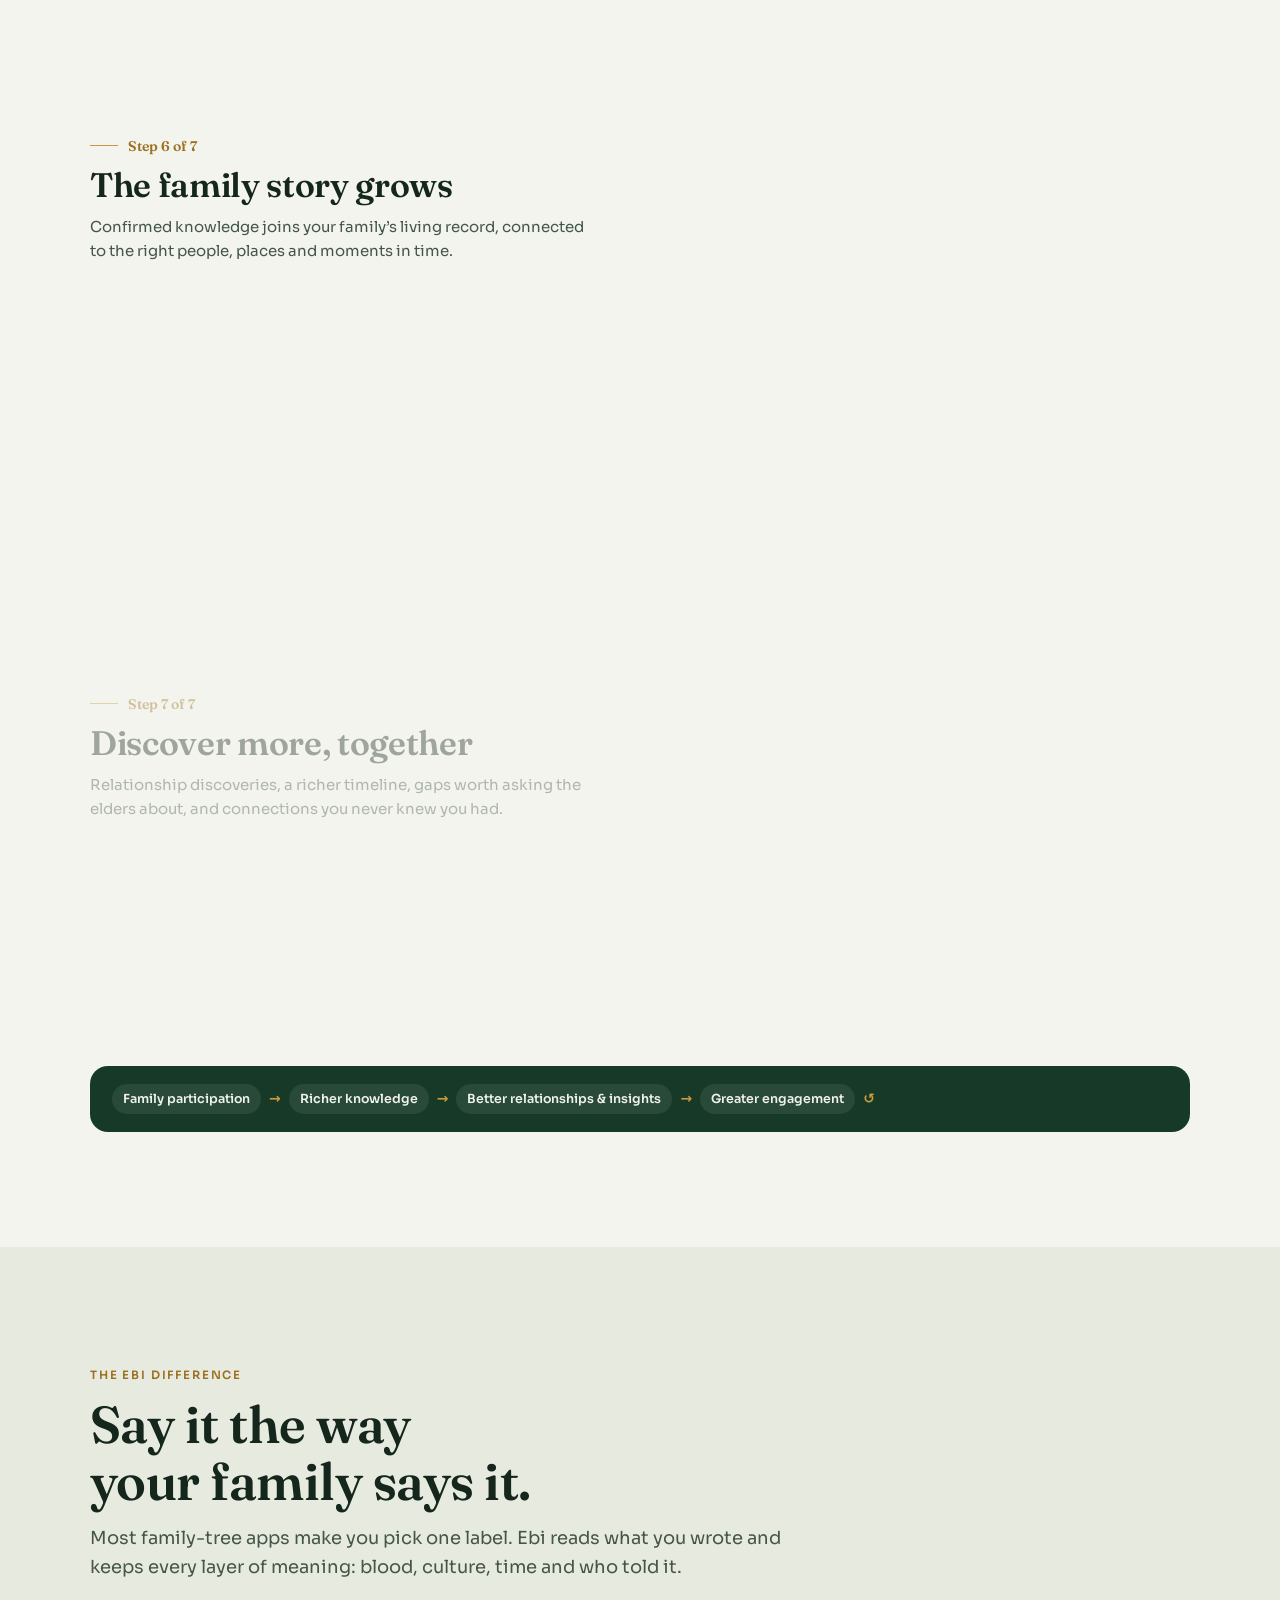
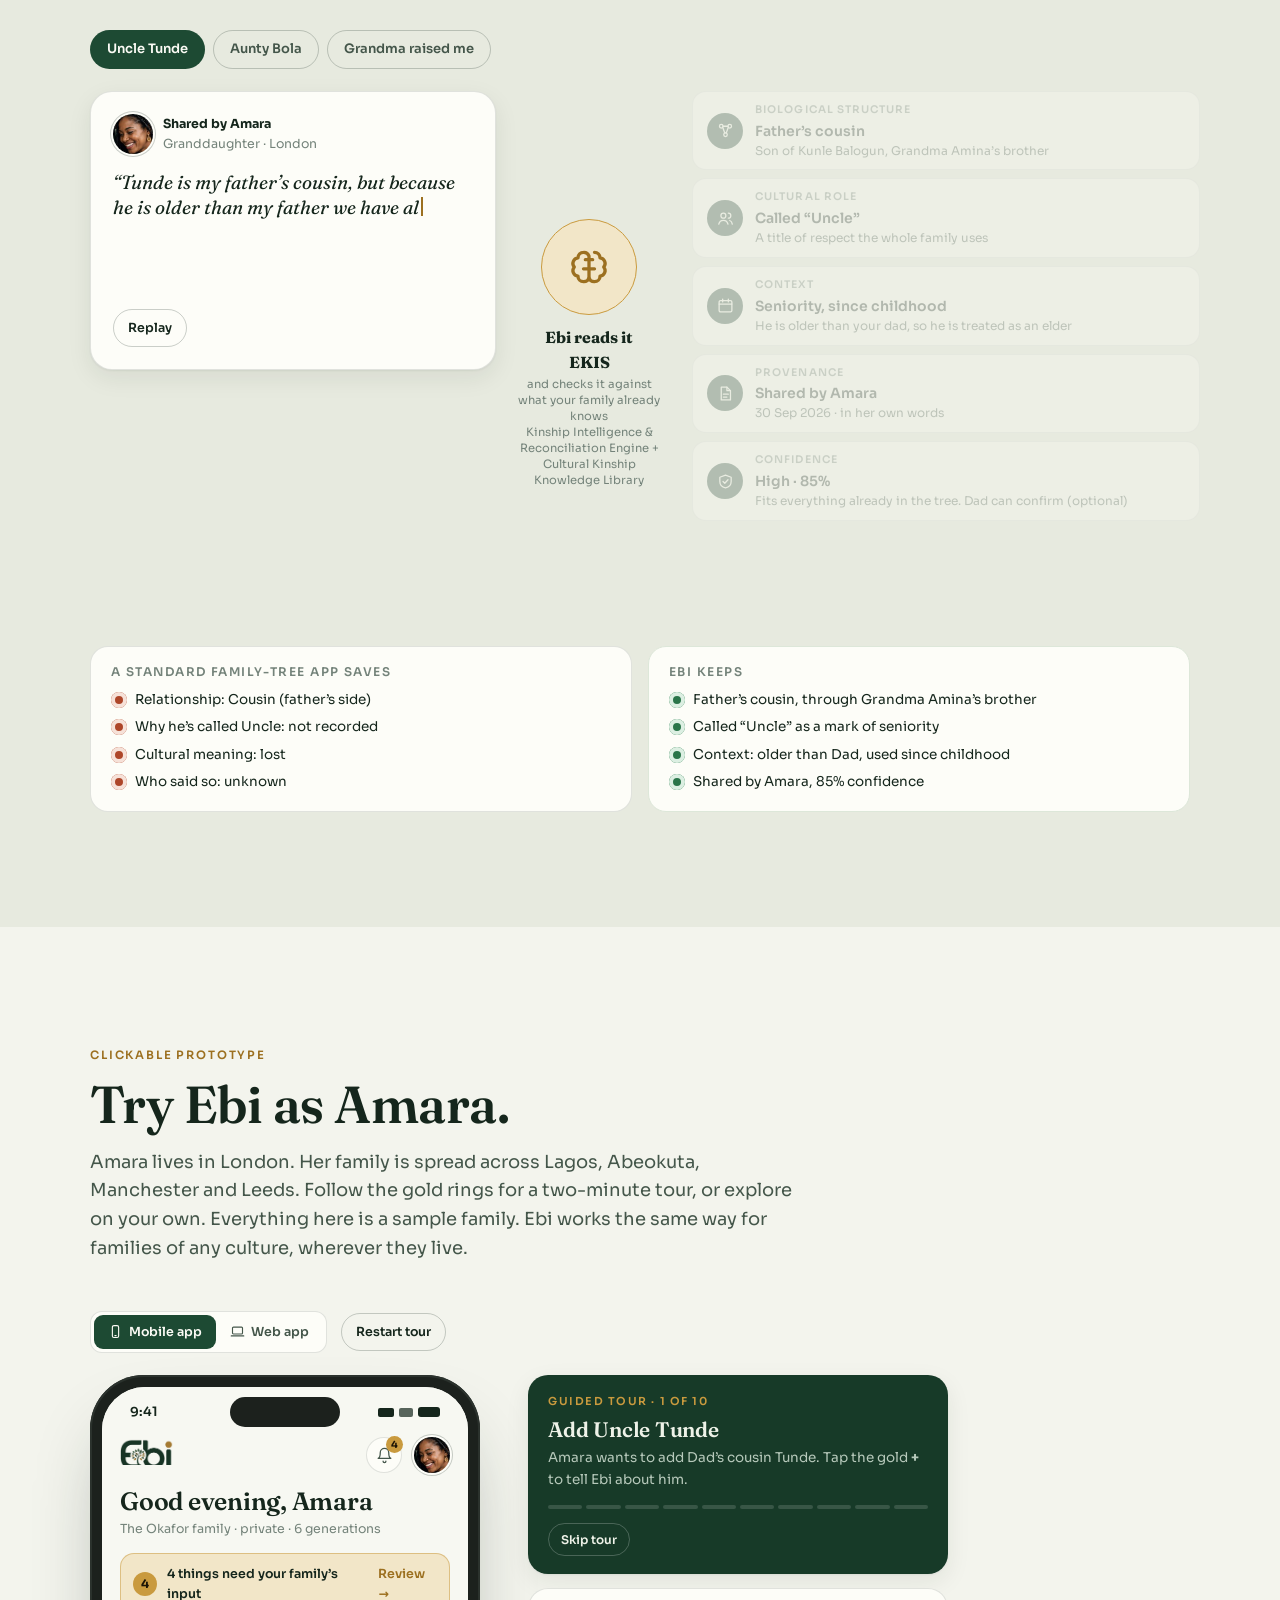
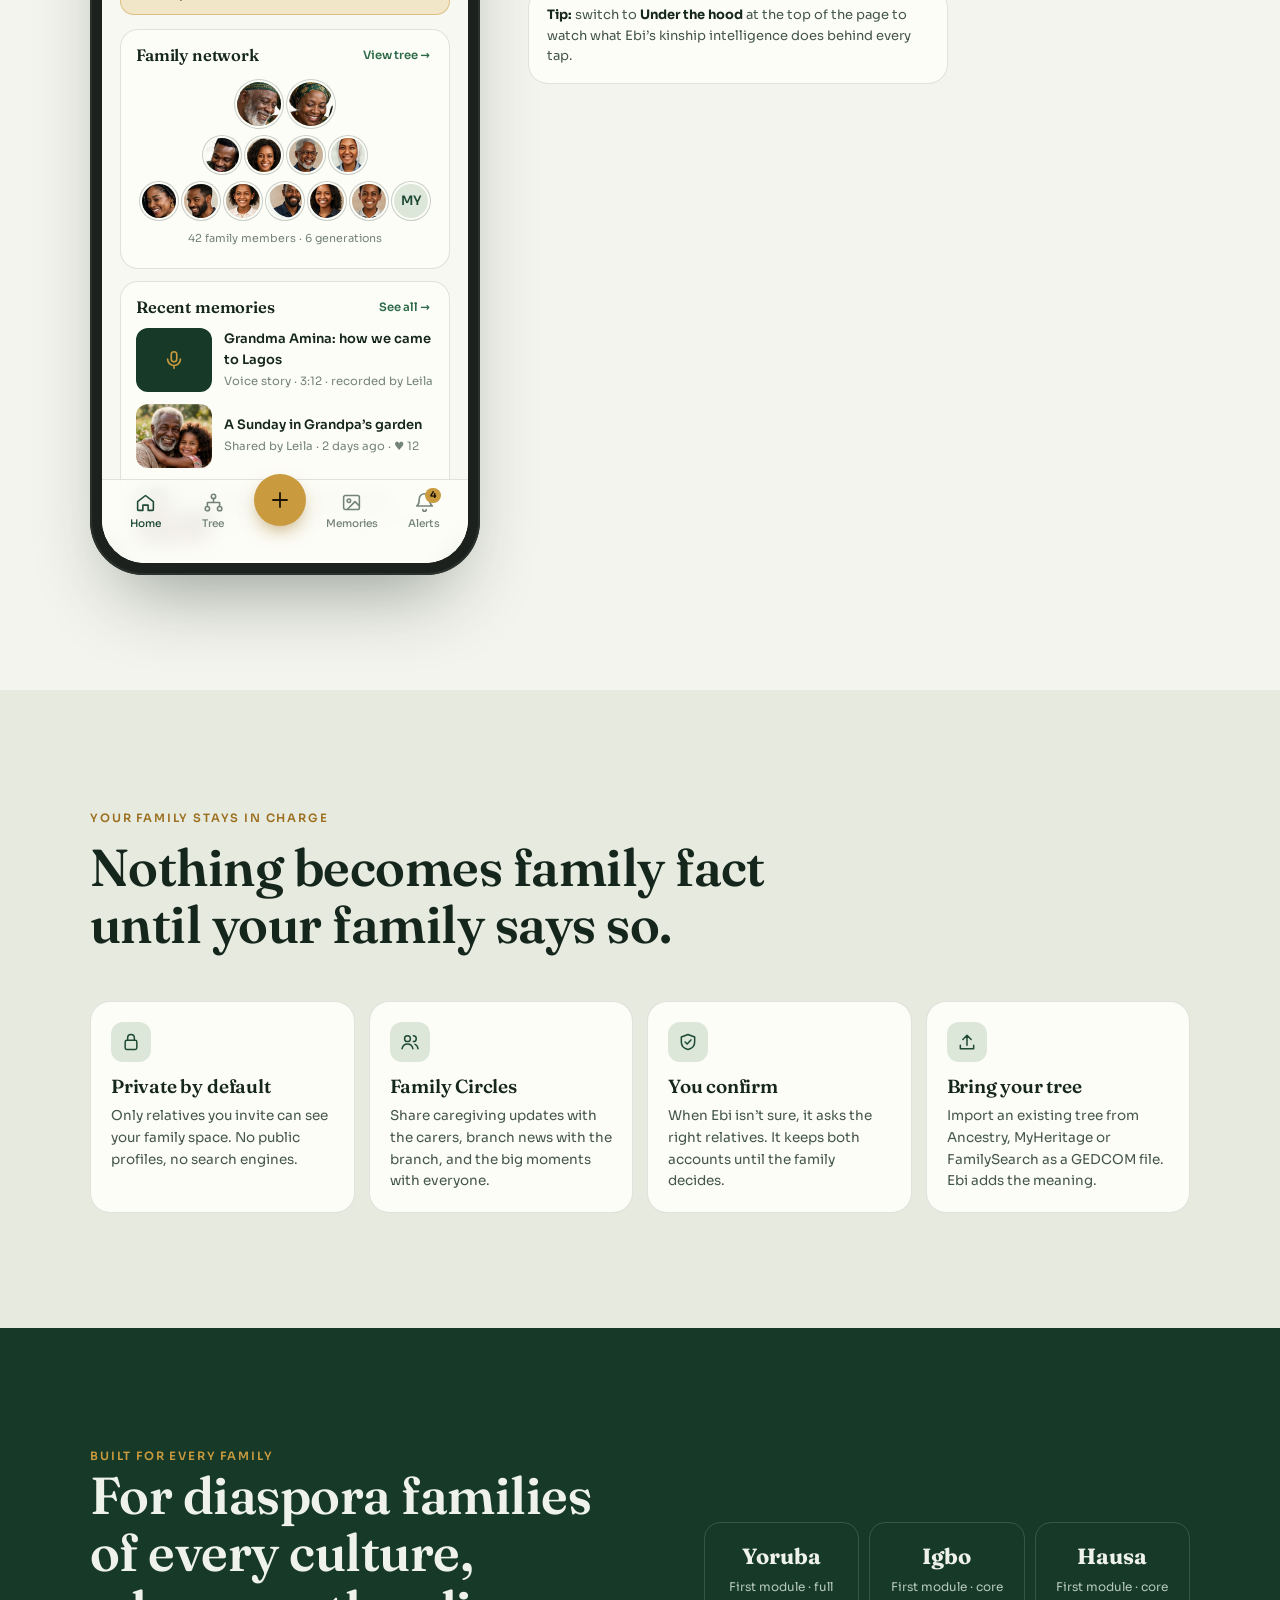
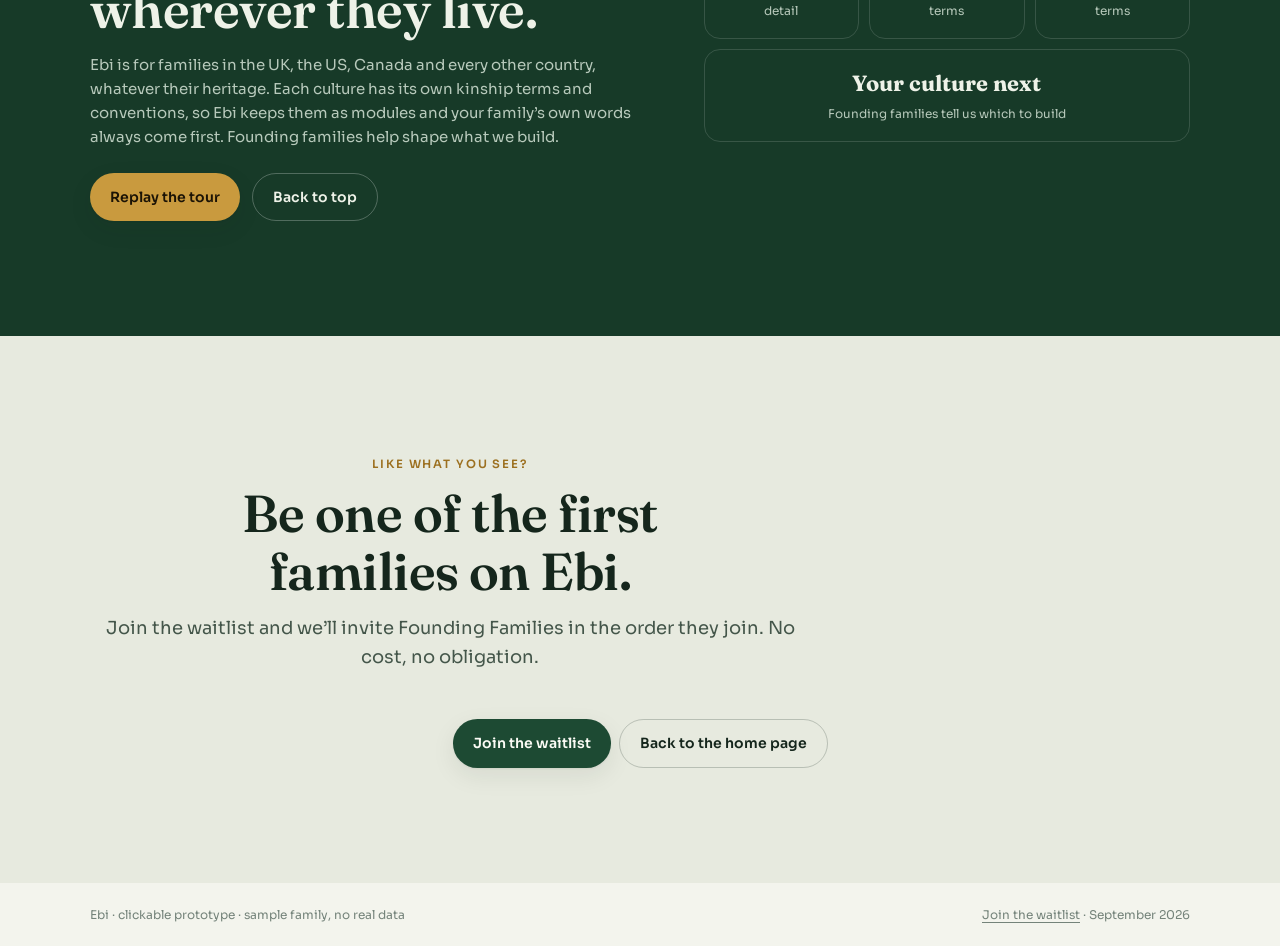
==== commit c044219c: "Link waitlist and walkthrough pages to each other Adds walkthrough links to the waitlist header, her" ====
--- a/walkthrough.html
+++ b/walkthrough.html
@@ -83,6 +83,10 @@
 .top nav{display:flex;gap:18px;margin-left:auto;font-size:13px}
 .top nav a{color:var(--ink-2);text-decoration:none}
 .top nav a:hover{color:var(--ink)}
+.top .jw-s{display:none}
+@media (max-width:520px){.top .jw-l{display:none}.top .jw-s{display:inline}.top .btn-sm{padding:7px 11px}.top .wrap{gap:5px}.top .brand img{height:24px}.top .mode button{padding:6px 6px;font-size:10.5px}.top .theme button{width:22px;height:22px}.top .btn-sm{padding:7px 9px}.top .theme [data-theme-set="system"]{display:none}}
+.endcta{text-align:center}.endcta .btnrow{justify-content:center;margin-top:18px}
+footer a{color:inherit;text-decoration:underline;text-underline-offset:3px}
 .mode{display:inline-flex;background:var(--bg-2);border-radius:999px;padding:3px;border:1px solid var(--line)}
 .mode button{border:0;background:transparent;border-radius:999px;padding:6px 12px;font-size:12px;font-weight:600;color:var(--ink-2);white-space:nowrap}
 .mode button[aria-pressed="true"]{background:var(--surface);color:var(--ink);box-shadow:var(--shadow)}
@@ -601,12 +605,13 @@
 <body>
 <header class="top">
   <div class="wrap">
-    <a class="brand" href="#top" aria-label="Ebi home"><img class="logo-l" src="[data-uri]" alt="Ebi"><img class="logo-d" src="[data-uri]" alt="Ebi"></a>
+    <a class="brand" href="index.html" aria-label="Ebi home: back to the waitlist"><img class="logo-l" src="[data-uri]" alt="Ebi"><img class="logo-d" src="[data-uri]" alt="Ebi"></a>
     <nav aria-label="Sections">
       <a href="#problem">Why Ebi</a>
       <a href="#how">How it works</a>
       <a href="#moment">Uncle Tunde</a>
       <a href="#try">Try the app</a>
+      <a href="index.html">Waitlist</a>
     </nav>
     <div class="mode" role="group" aria-label="View mode">
       <button data-mode="fam" aria-pressed="true">For families</button>
@@ -617,6 +622,7 @@
       <button type="button" data-theme-set="light" aria-pressed="false" aria-label="Light theme" title="Light"><svg viewBox="0 0 24 24" aria-hidden="true"><circle cx="12" cy="12" r="4"/><path d="M12 2v2M12 20v2M4.9 4.9l1.4 1.4M17.7 17.7l1.4 1.4M2 12h2M20 12h2M4.9 19.1l1.4-1.4M17.7 6.3l1.4-1.4"/></svg></button>
       <button type="button" data-theme-set="dark" aria-pressed="false" aria-label="Dark theme" title="Dark"><svg viewBox="0 0 24 24" aria-hidden="true"><path d="M21 12.8A9 9 0 1 1 11.2 3a7 7 0 0 0 9.8 9.8z"/></svg></button>
     </div>
+    <a class="btn btn-p btn-sm" href="index.html#waitlist"><span class="jw-l">Join the waitlist</span><span class="jw-s">Join</span></a>
   </div>
 </header>
 <script>
@@ -642,6 +648,7 @@
       <div class="cta">
         <a class="btn btn-p" href="#problem">Take the walkthrough</a>
         <a class="btn btn-g" href="#try">Open the app</a>
+        <a class="btn btn-g" href="index.html#waitlist">Join the waitlist</a>
       </div>
       <div class="meta">
         <div><b>Every culture</b>a kinship library that grows<br>First modules: Yoruba · Igbo · Hausa</div>
@@ -869,8 +876,15 @@
     </div>
   </div>
 </section>
+<section class="block alt endcta" id="join">
+  <div class="wrap">
+    <div class="sec-head rv"><span class="eyebrow">Like what you see?</span><h2>Be one of the first families on Ebi.</h2>
+      <p class="lede">Join the waitlist and we’ll invite Founding Families in the order they join. No cost, no obligation.</p></div>
+    <div class="btnrow"><a class="btn btn-p" href="index.html#waitlist">Join the waitlist</a><a class="btn btn-g" href="index.html">Back to the home page</a></div>
+  </div>
+</section>
 </main>
-<footer><div class="wrap"><span>Ebi · clickable prototype · sample family, no real data</span><span>September 2026</span></div></footer>
+<footer><div class="wrap"><span>Ebi · clickable prototype · sample family, no real data</span><span><a href="index.html#waitlist">Join the waitlist</a> · September 2026</span></div></footer>
 
 <script>
 (function(){
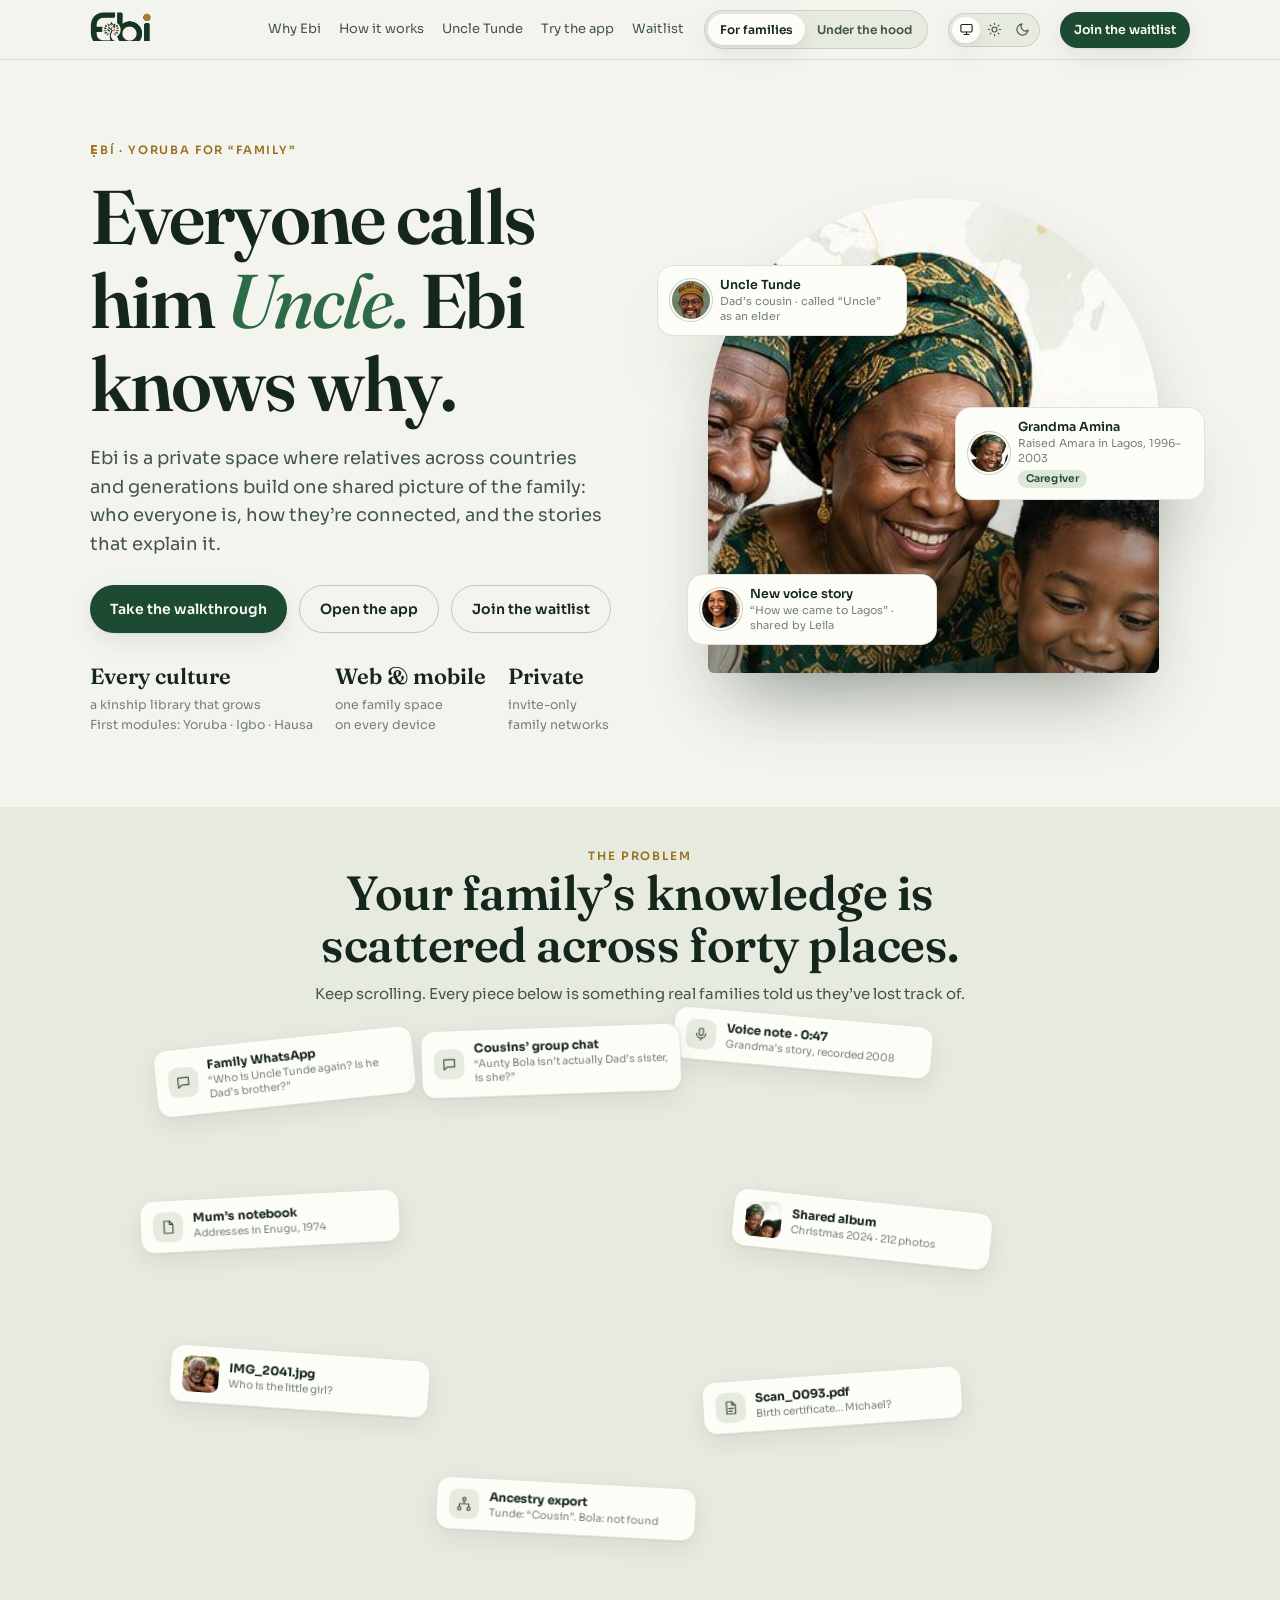
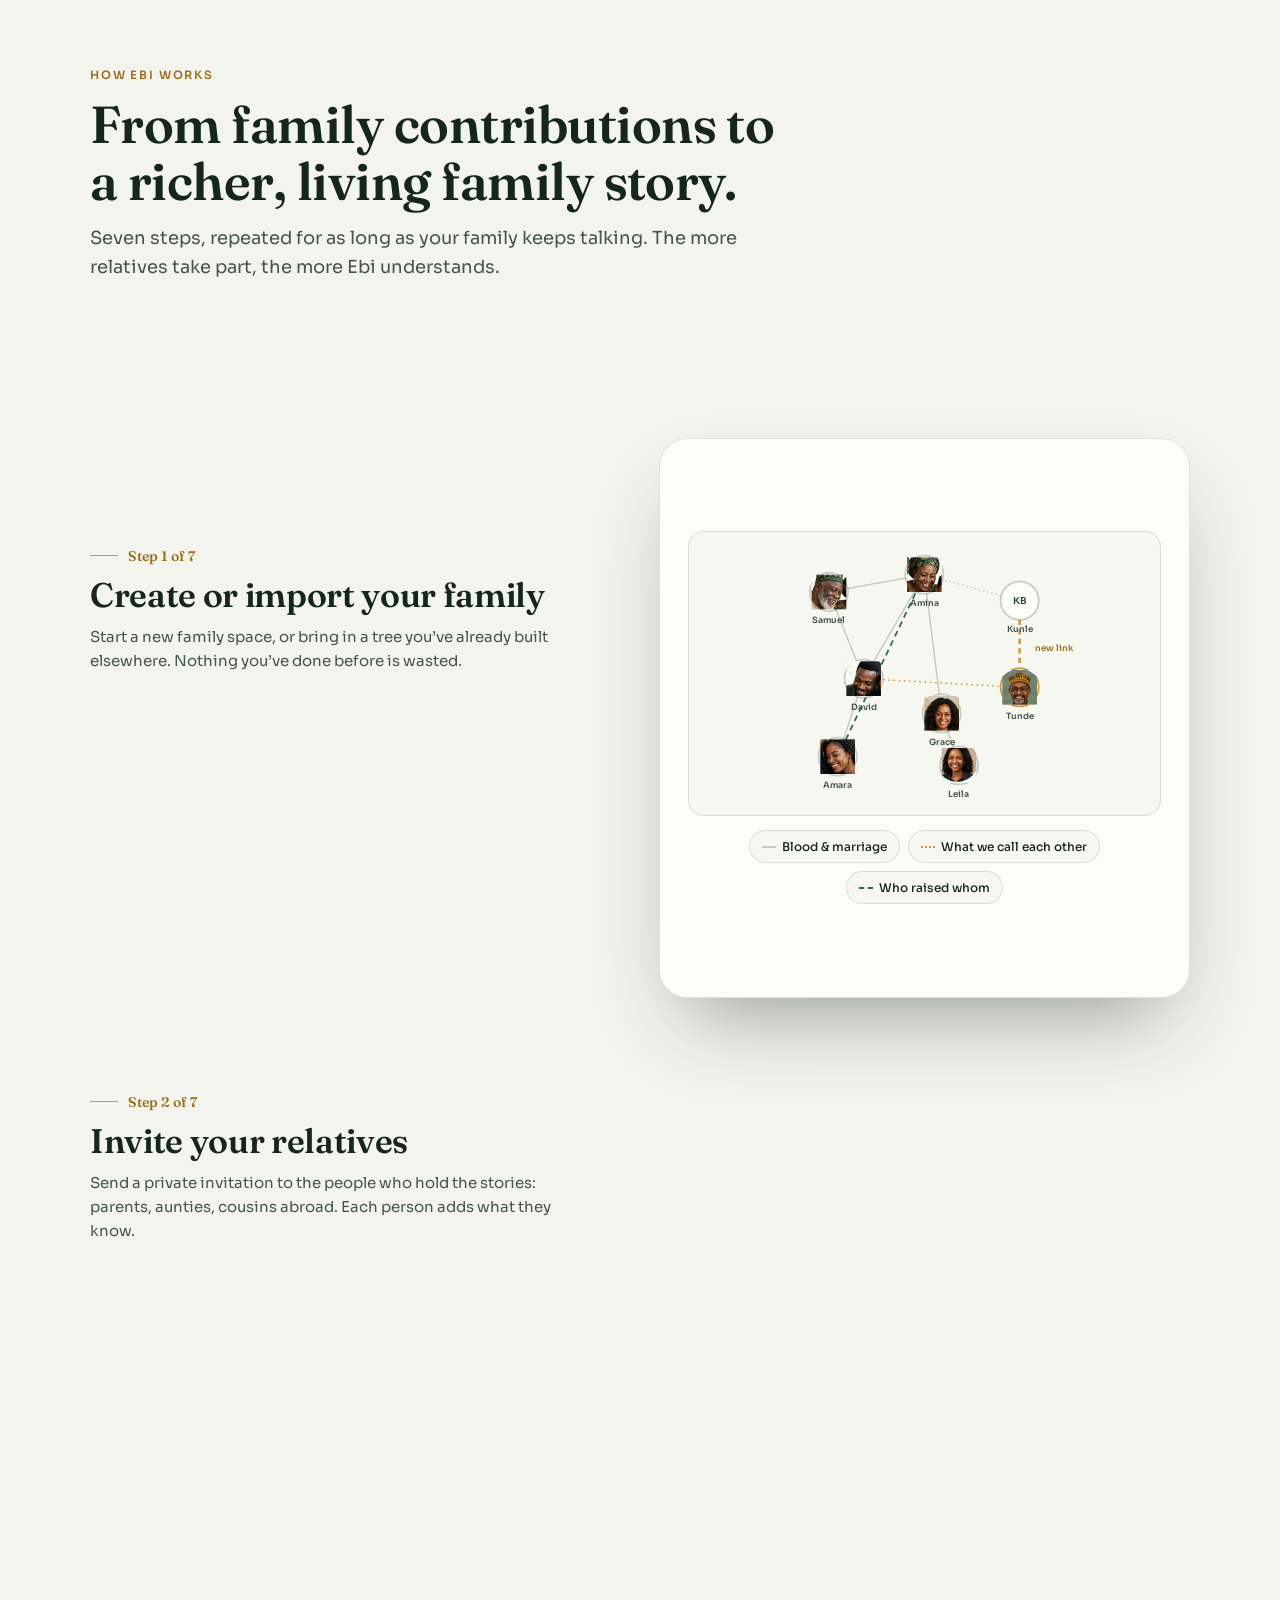
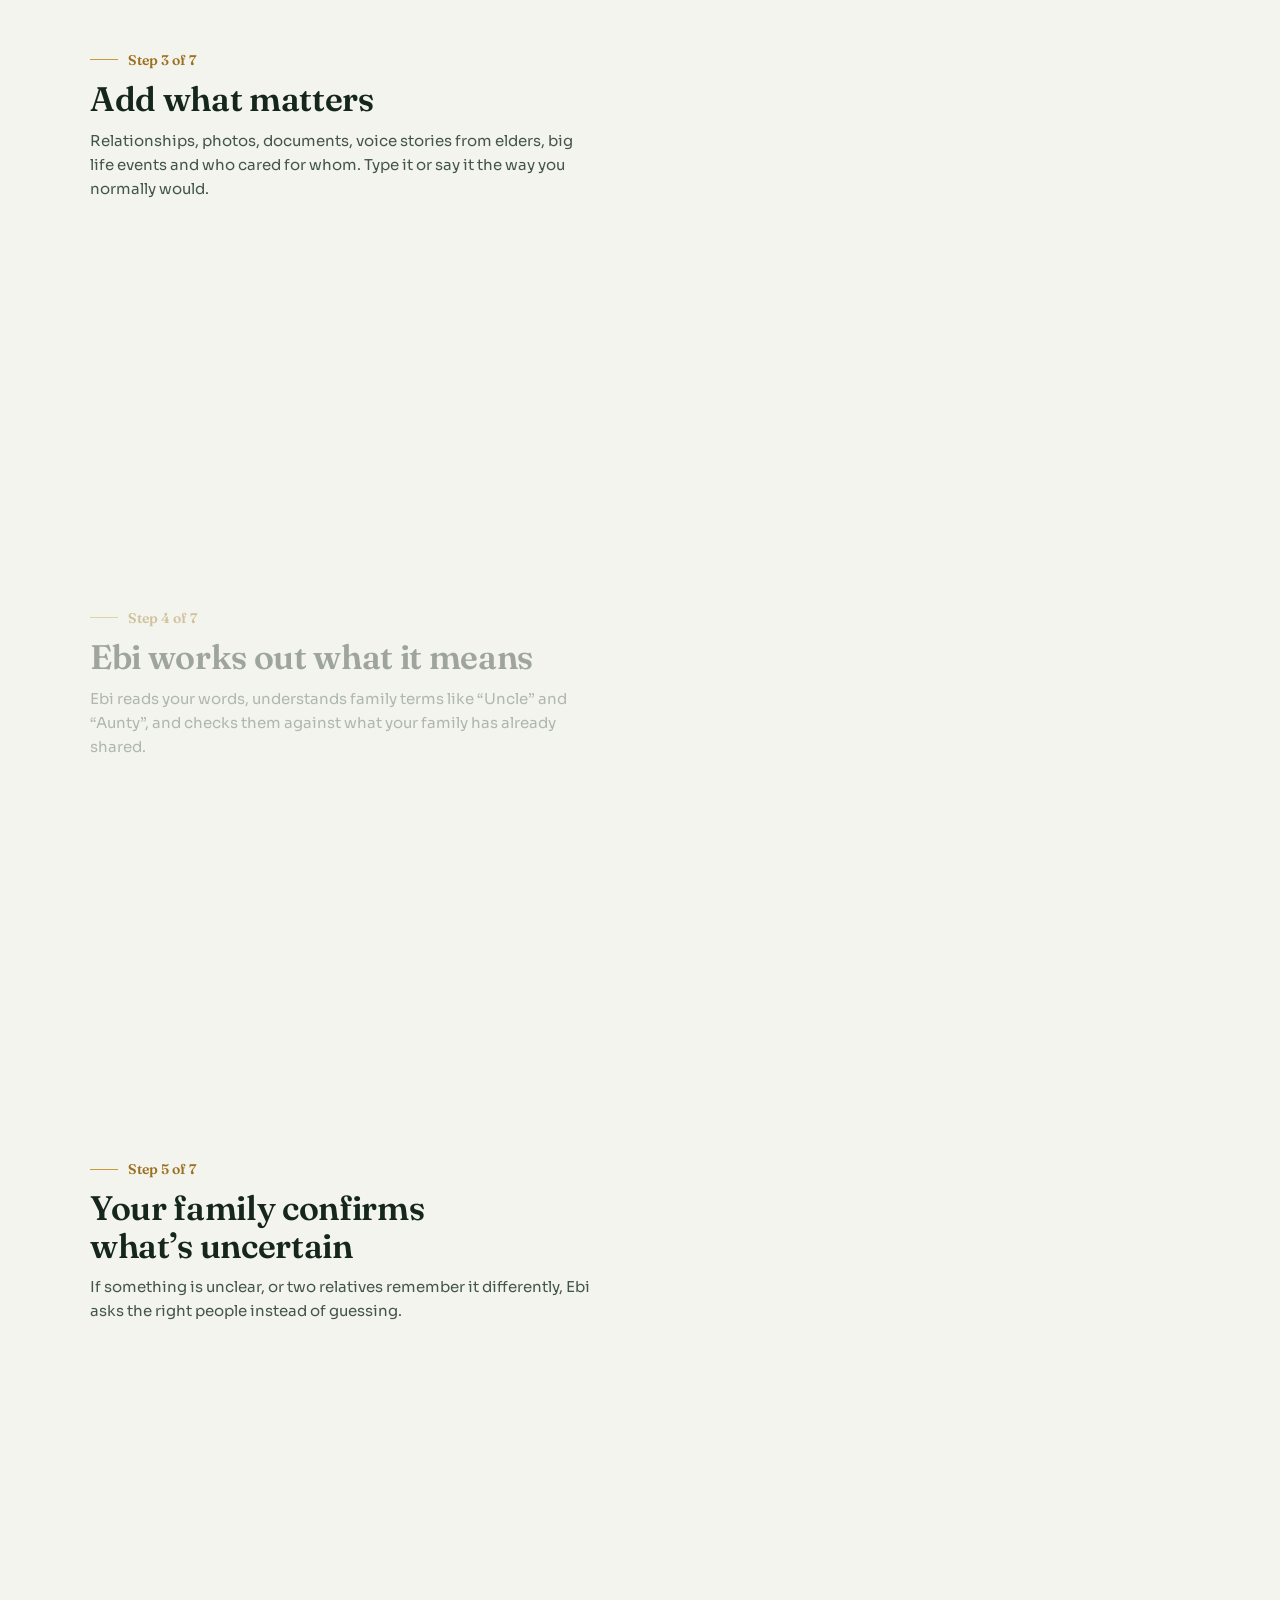
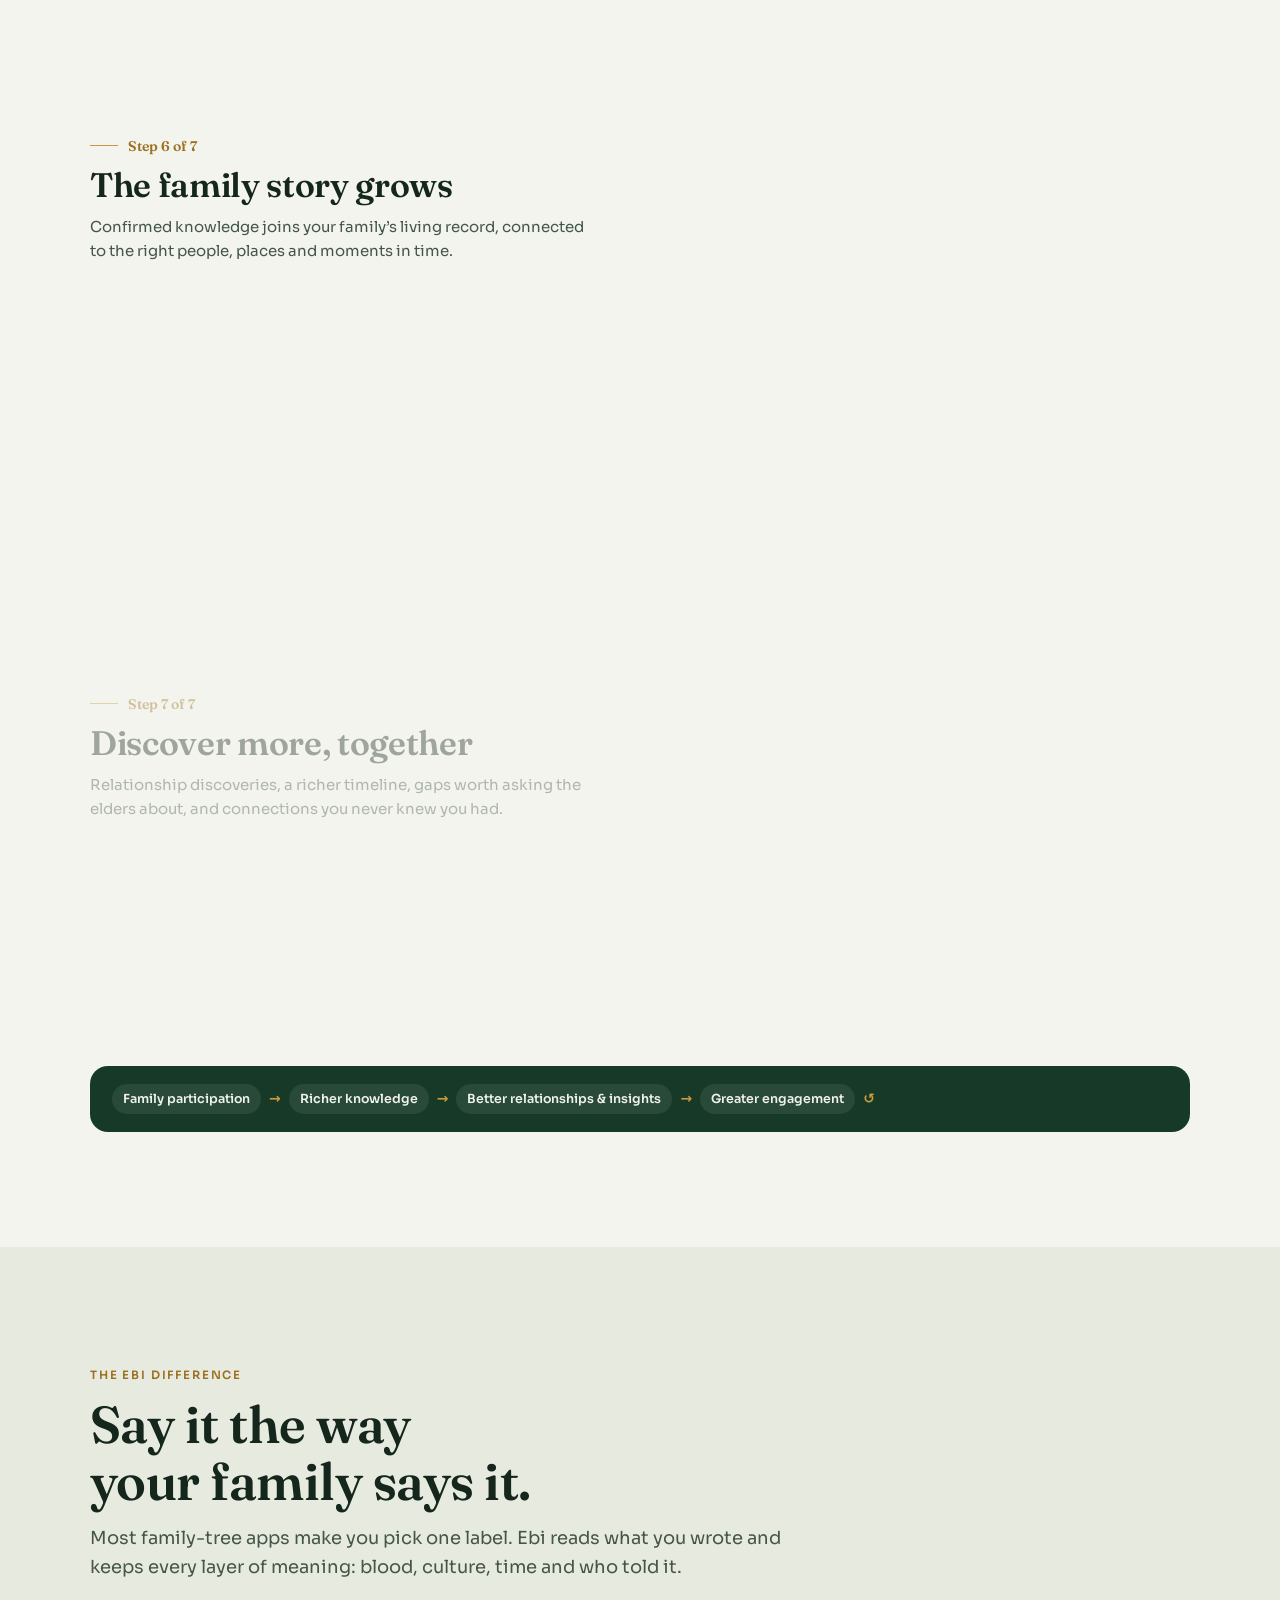
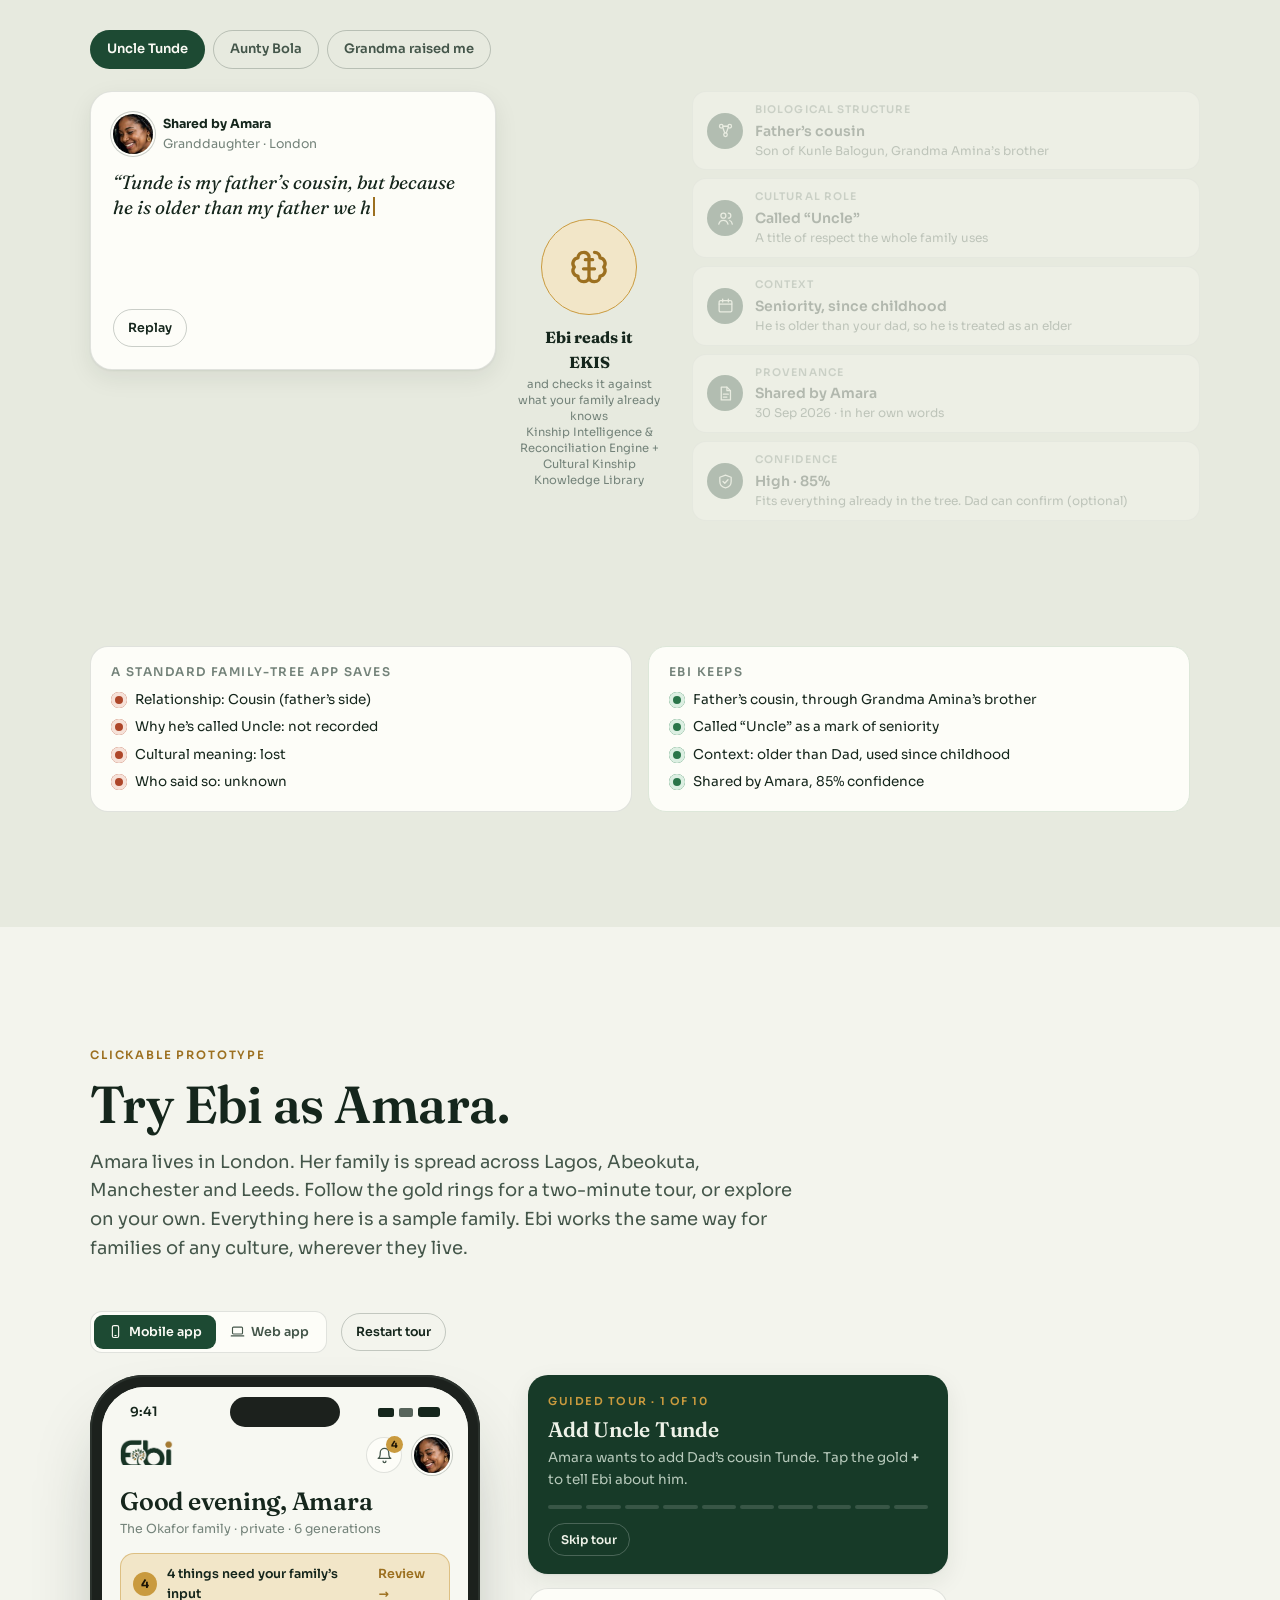
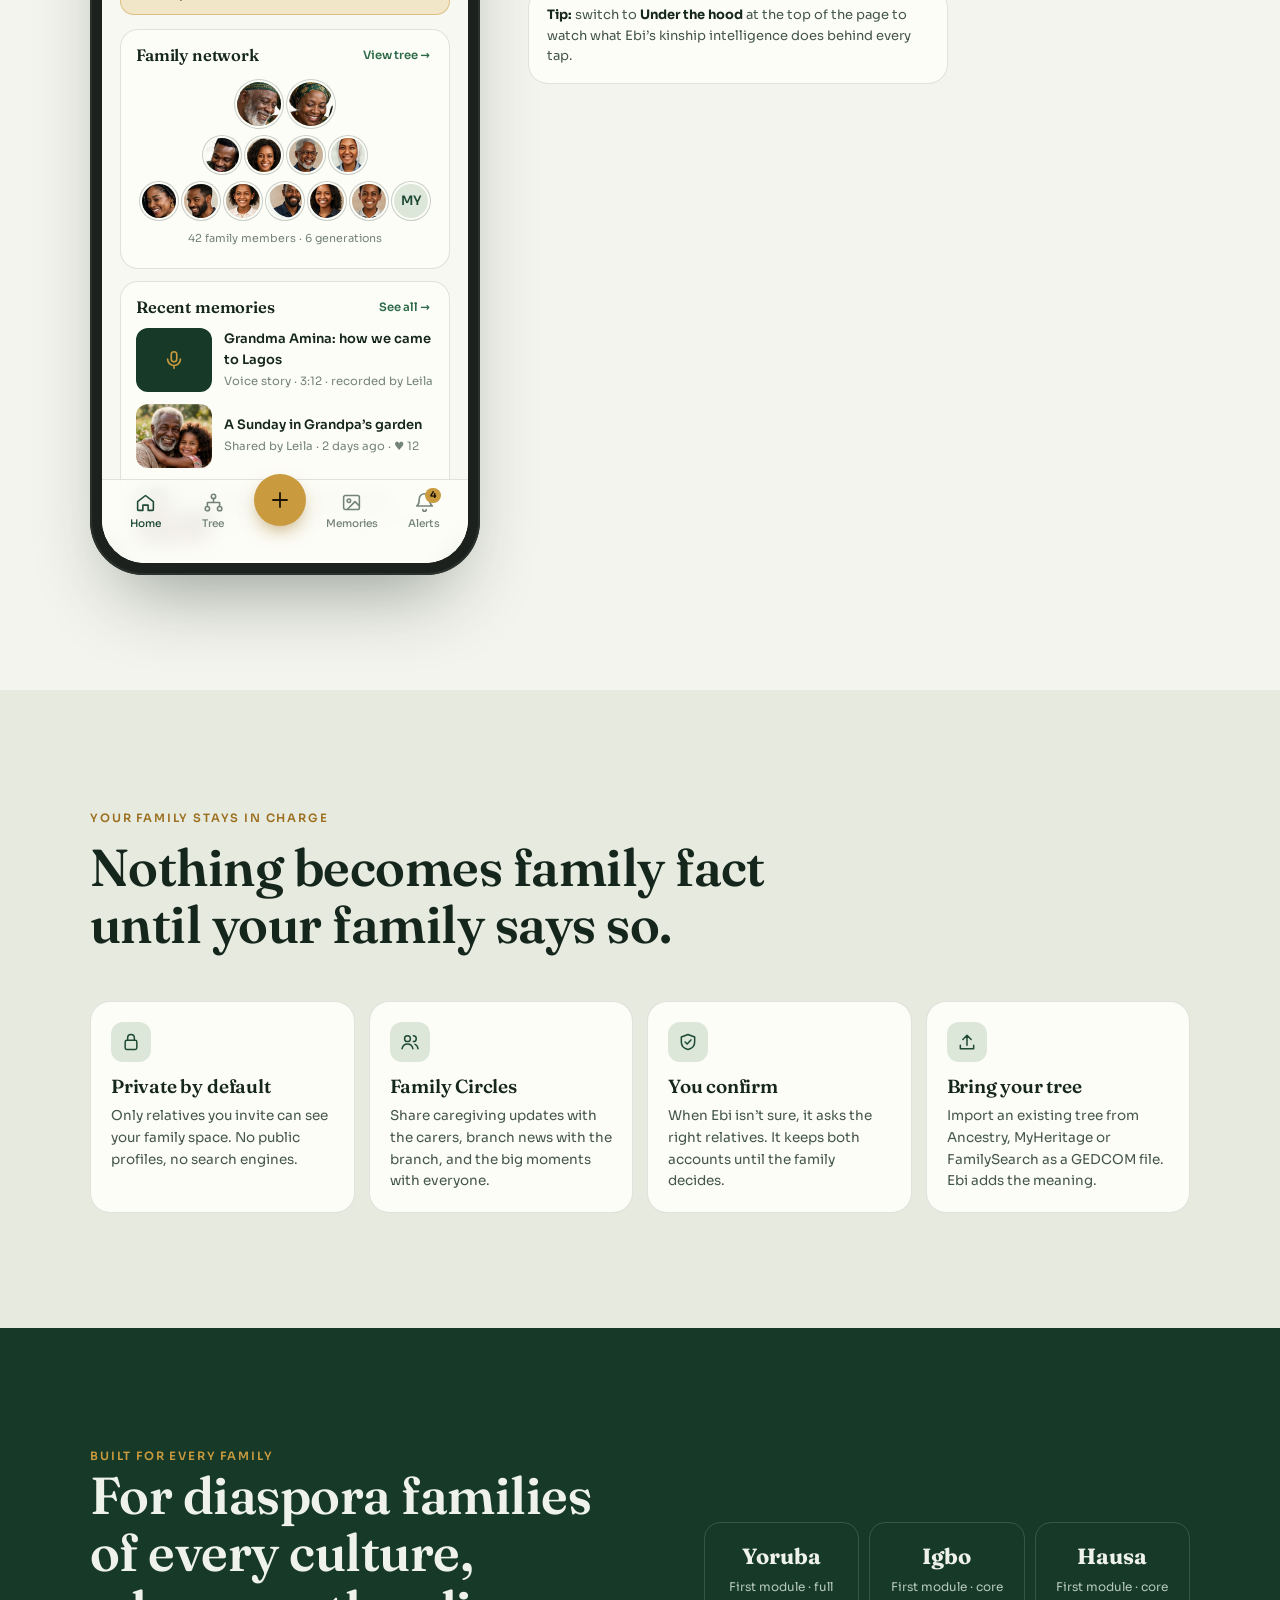
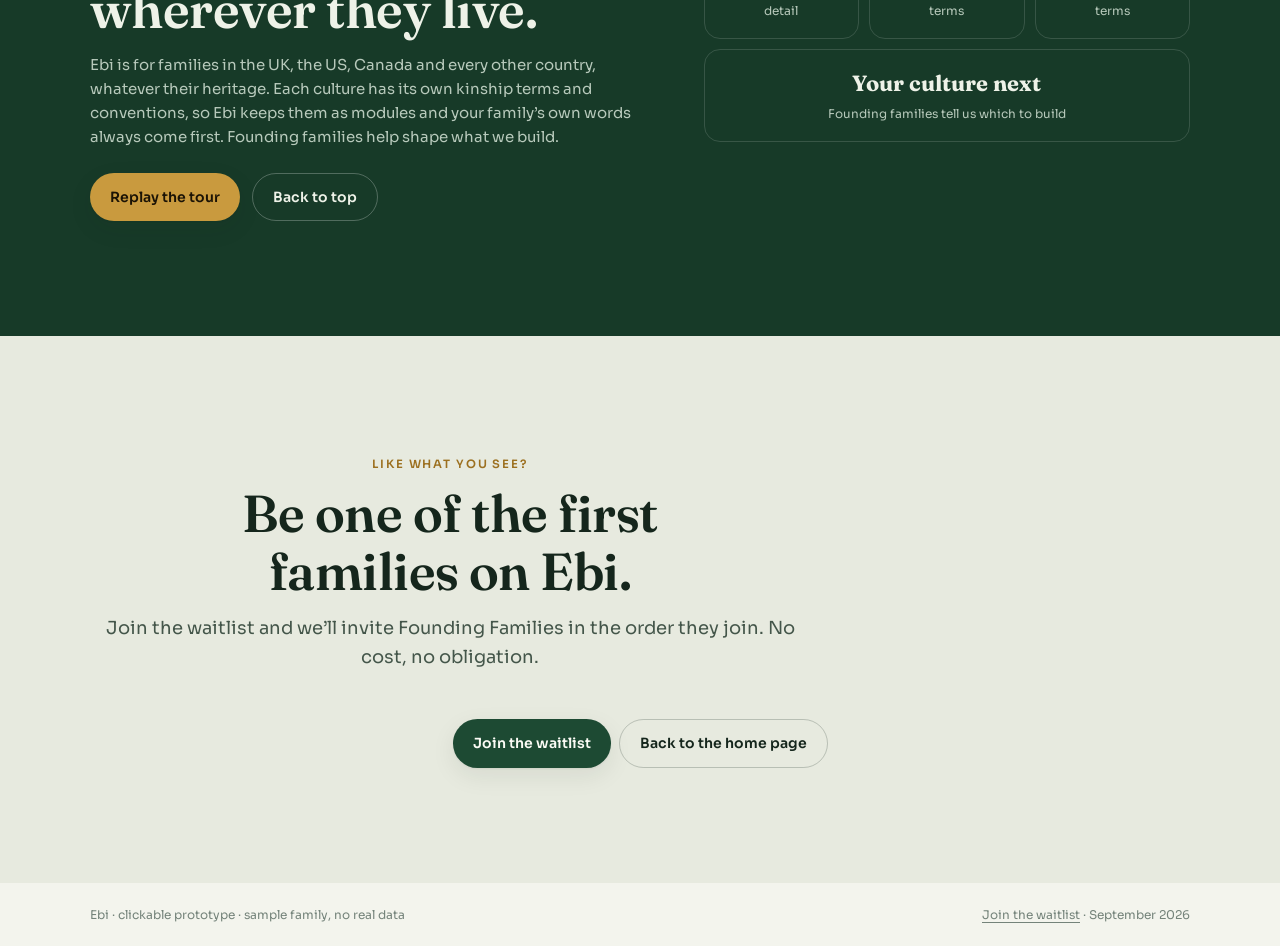
==== commit cc87ebe1: "Add cookieless visitor beacon (ebiapp.net only)" ====
--- a/walkthrough.html
+++ b/walkthrough.html
@@ -1565,5 +1565,8 @@
 })();
 
 </script>
+<script>/* visitor count: one cookieless image request, only on ebiapp.net; nothing is stored on the device */
+(function(){try{if(!/(^|\.)ebiapp\.net$/.test(location.hostname))return;var r='';try{r=new URL(document.referrer).hostname}catch(e){}
+new Image().src='/hit.gif?p='+(/walkthrough/.test(location.pathname)?'walkthrough':'home')+'&r='+encodeURIComponent(r)+'&t='+Date.now();}catch(e){}})();</script>
 </body>
 </html>
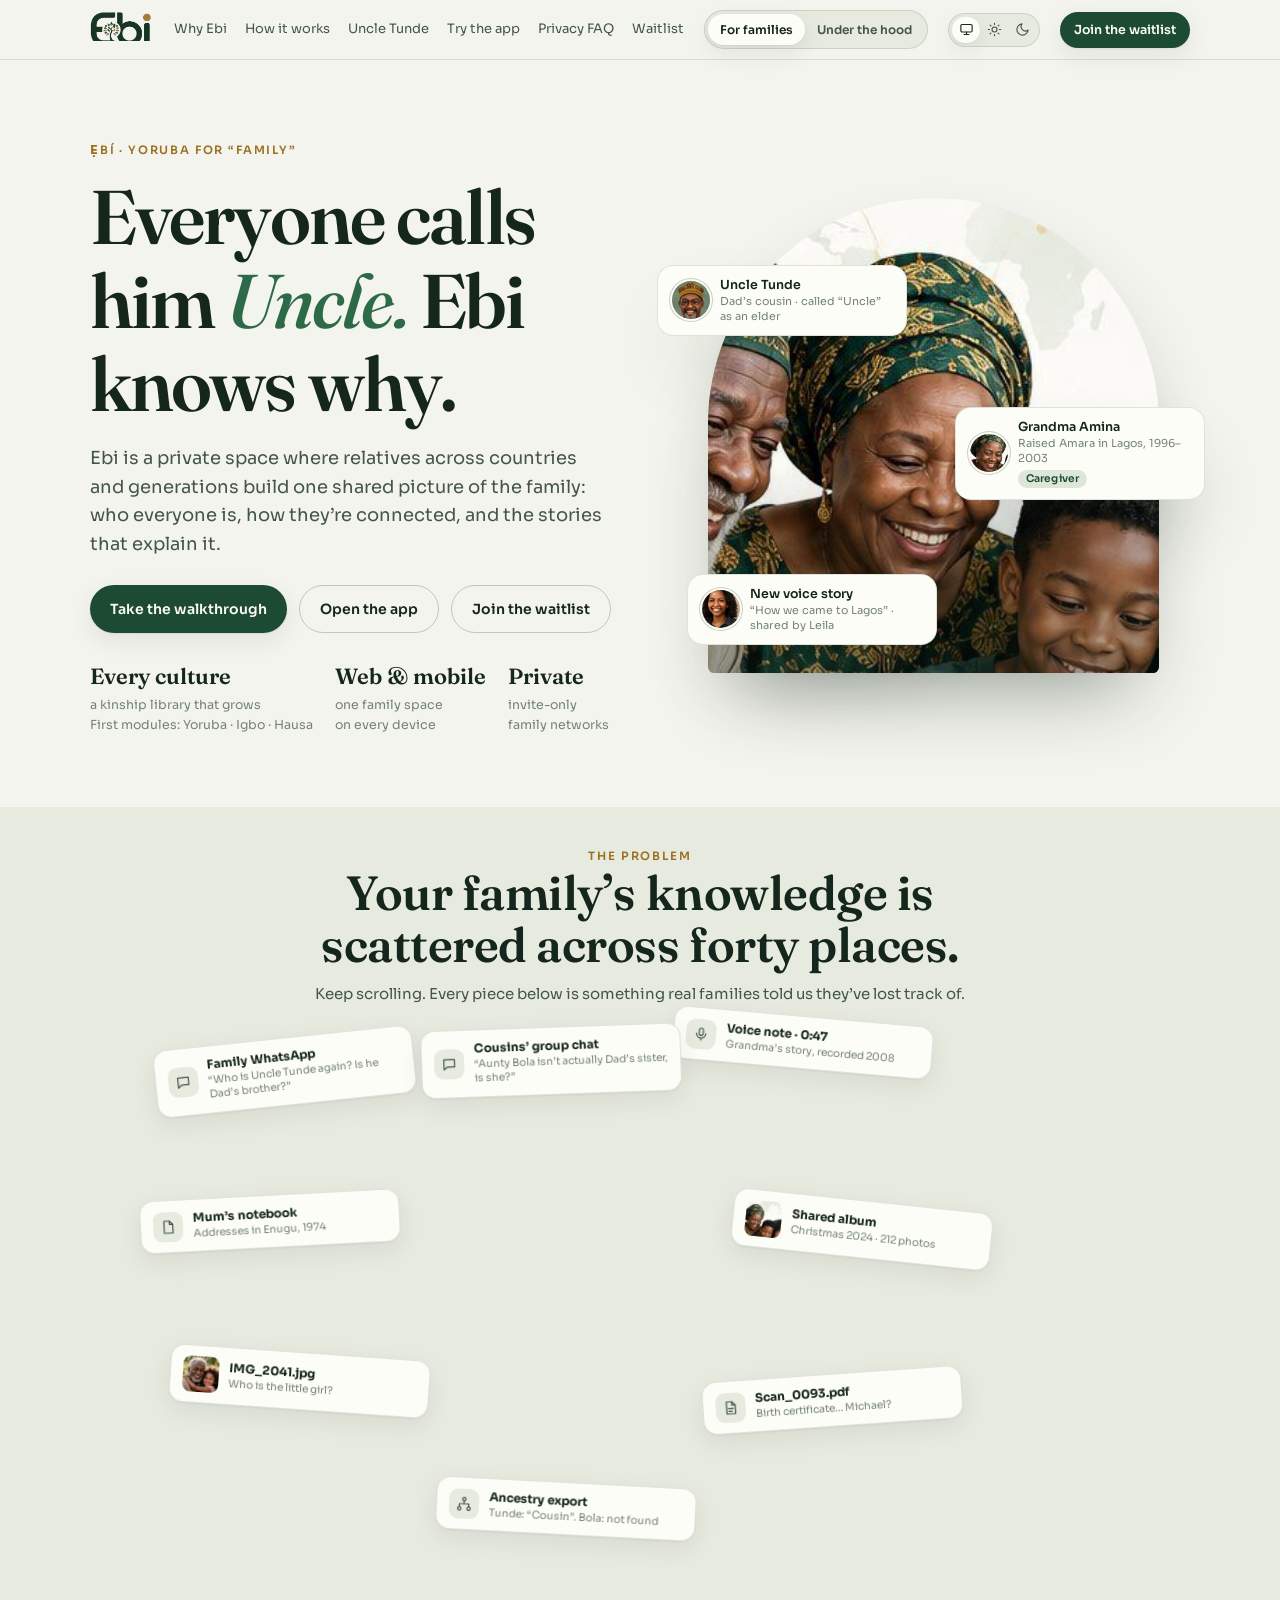
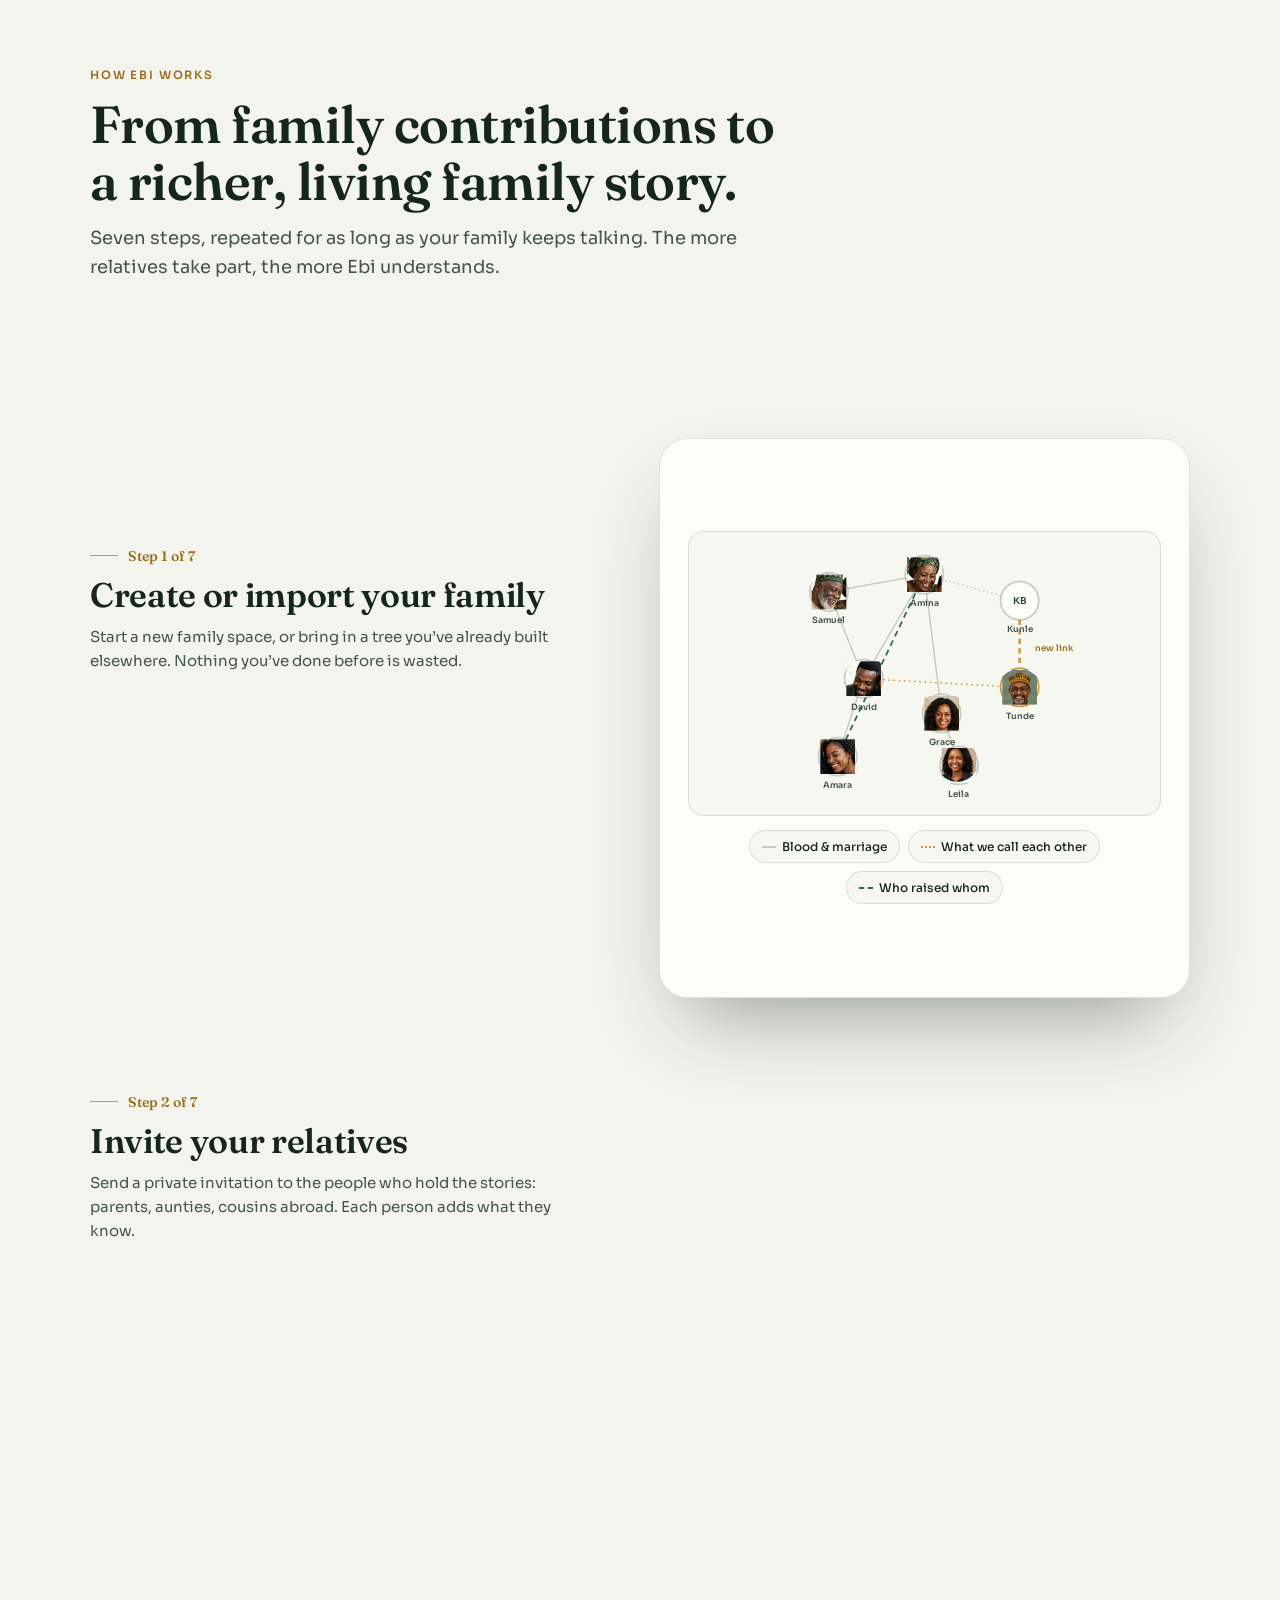
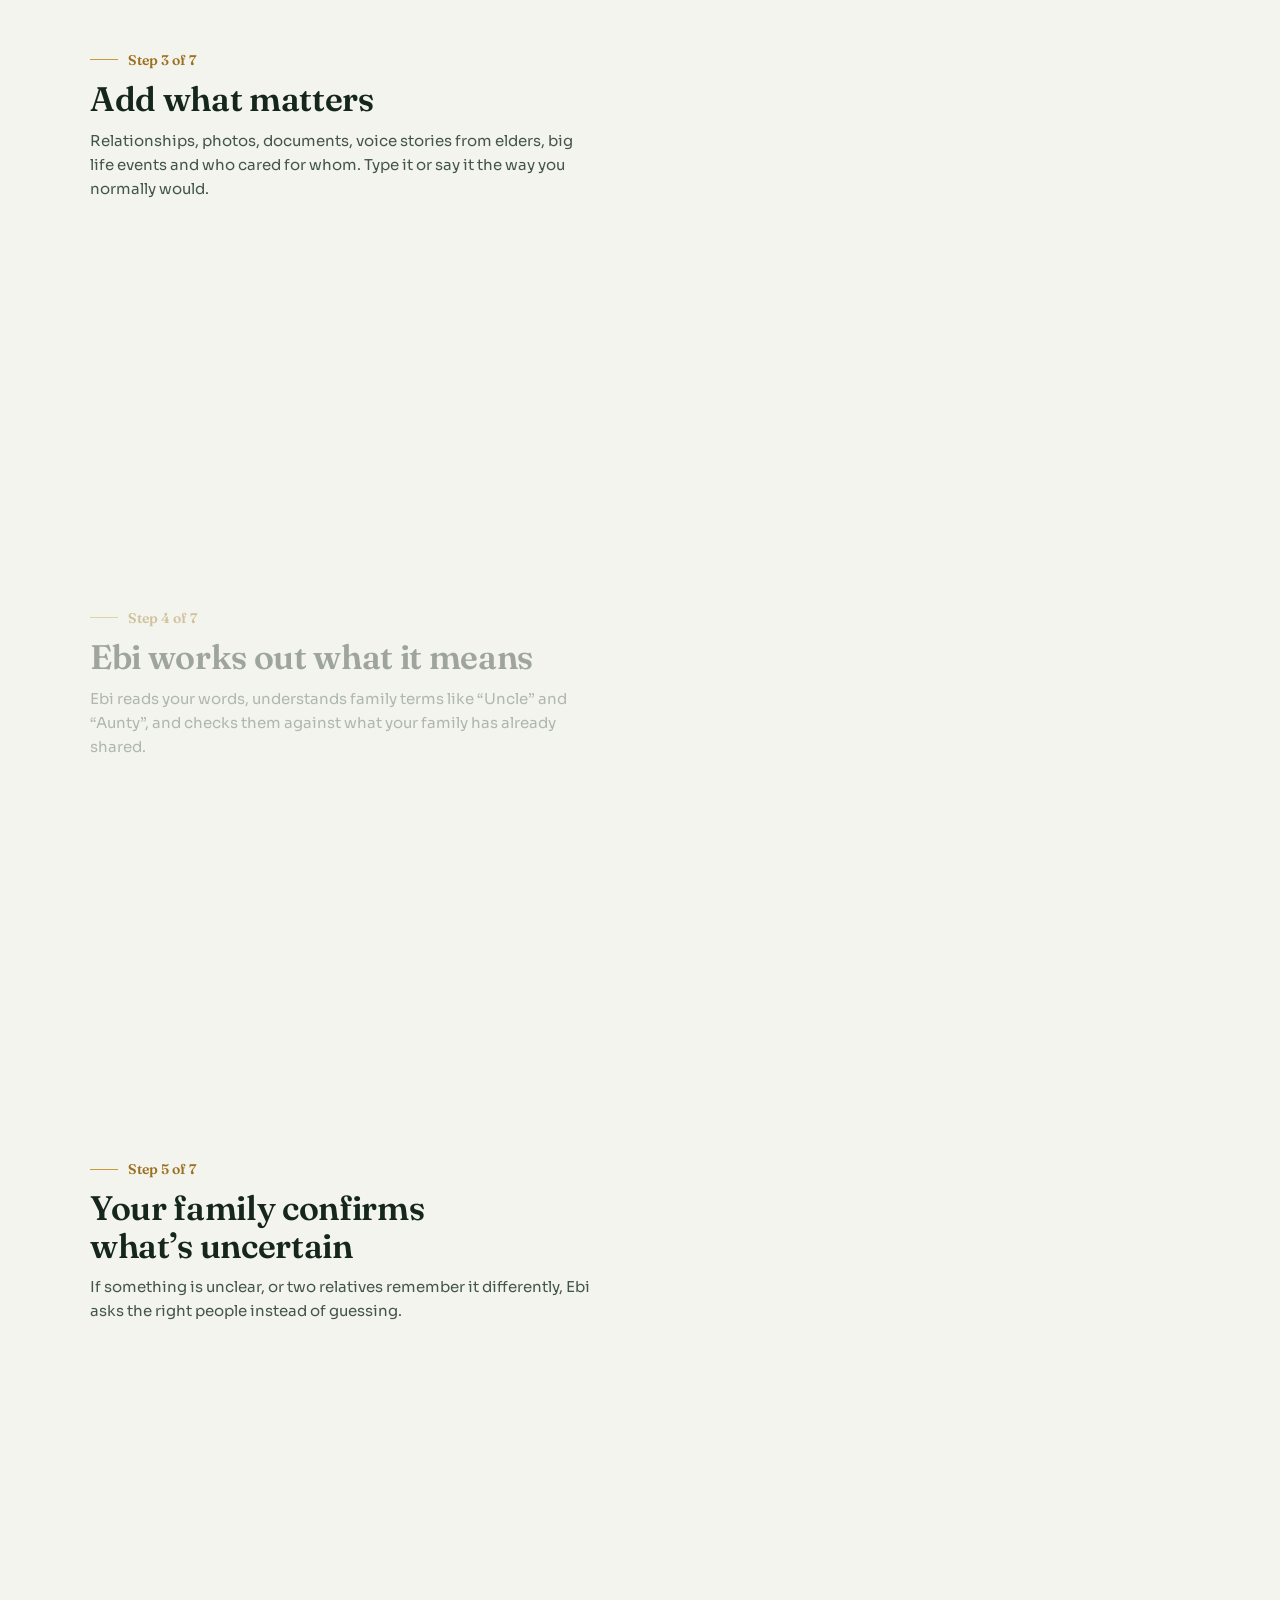
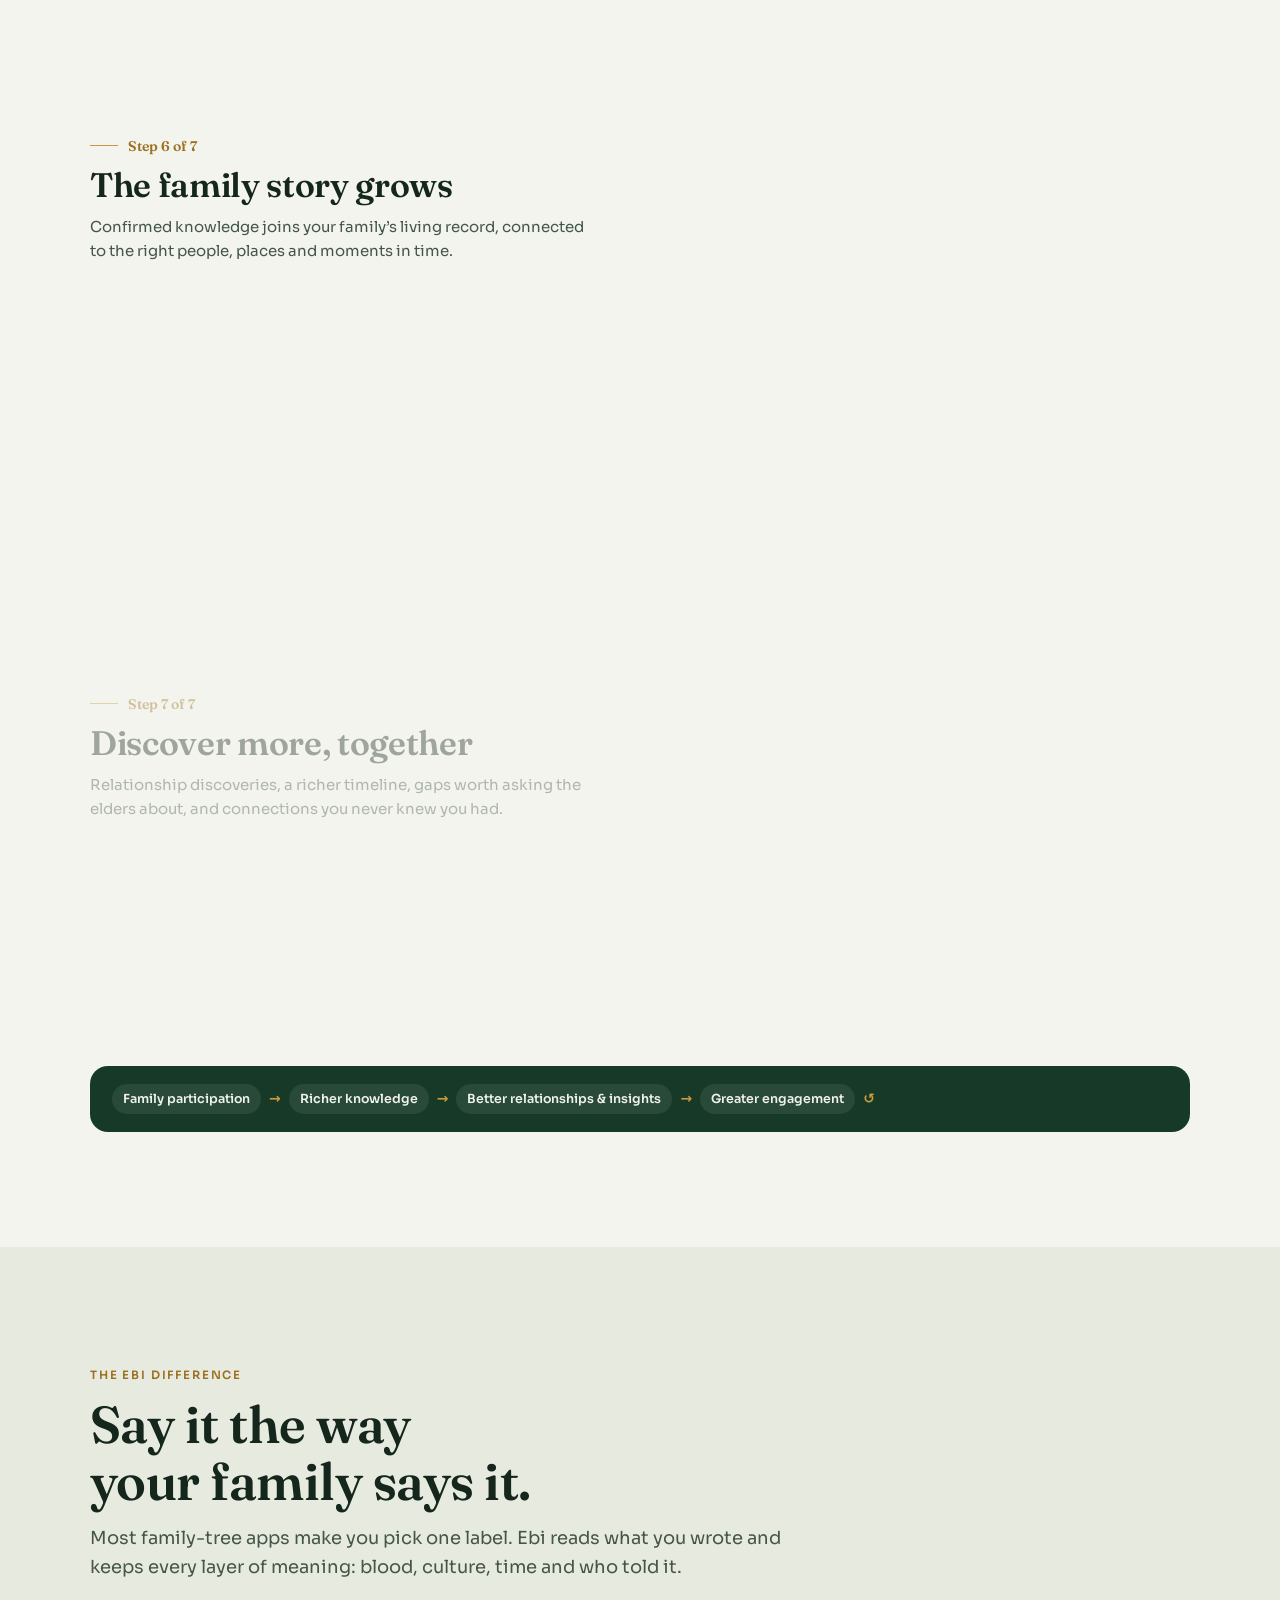
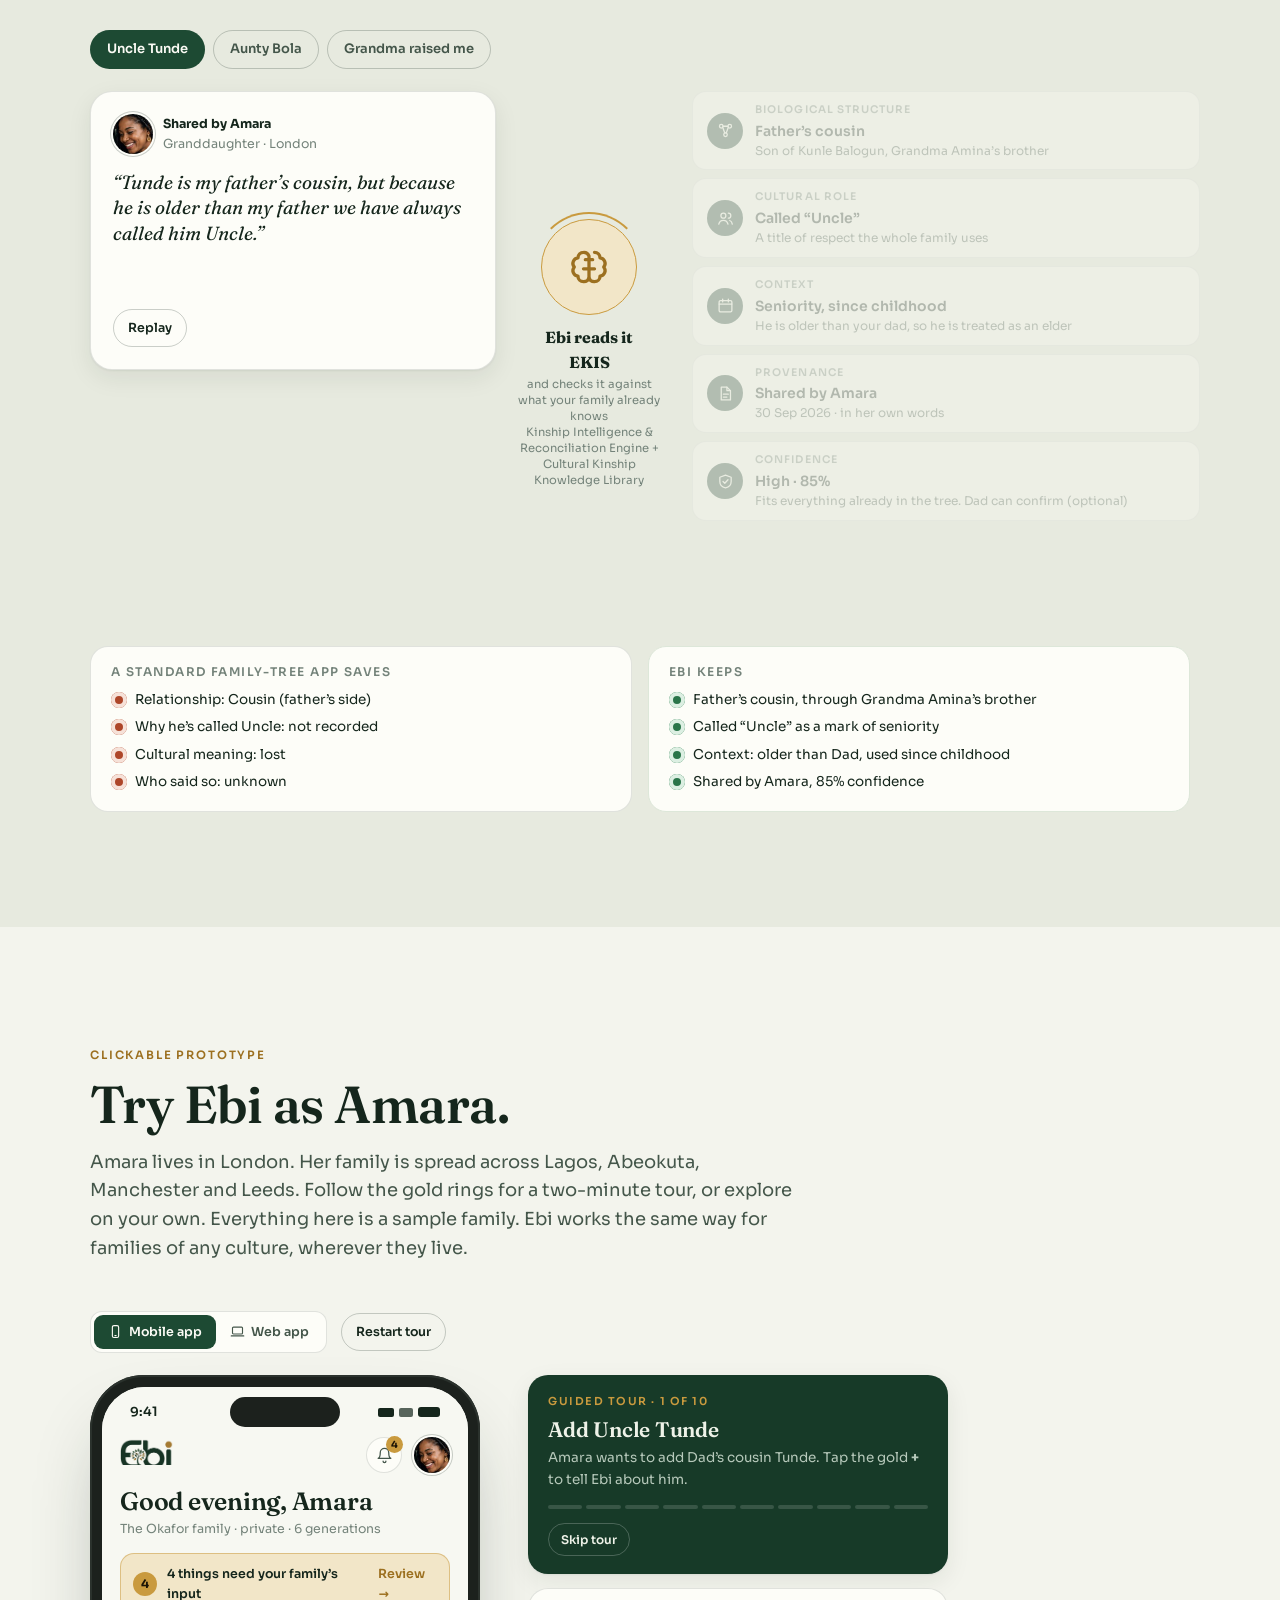
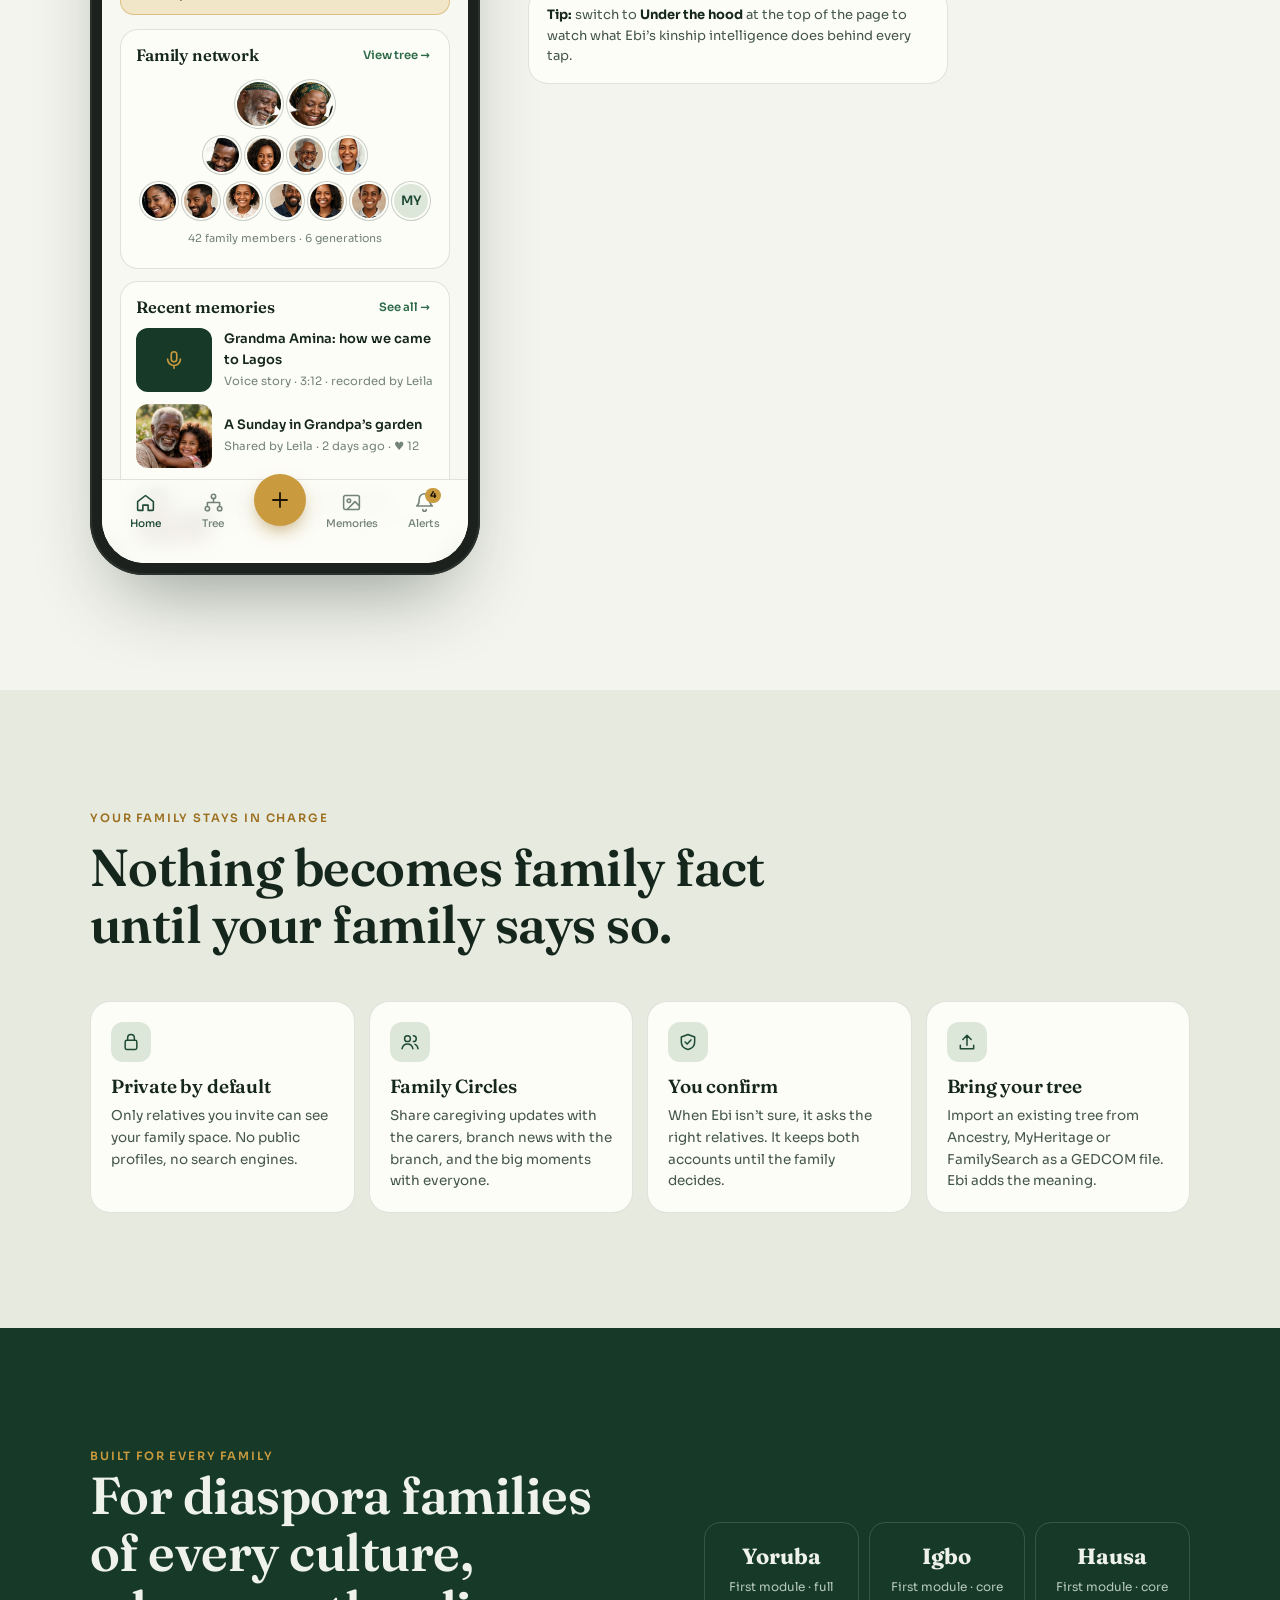
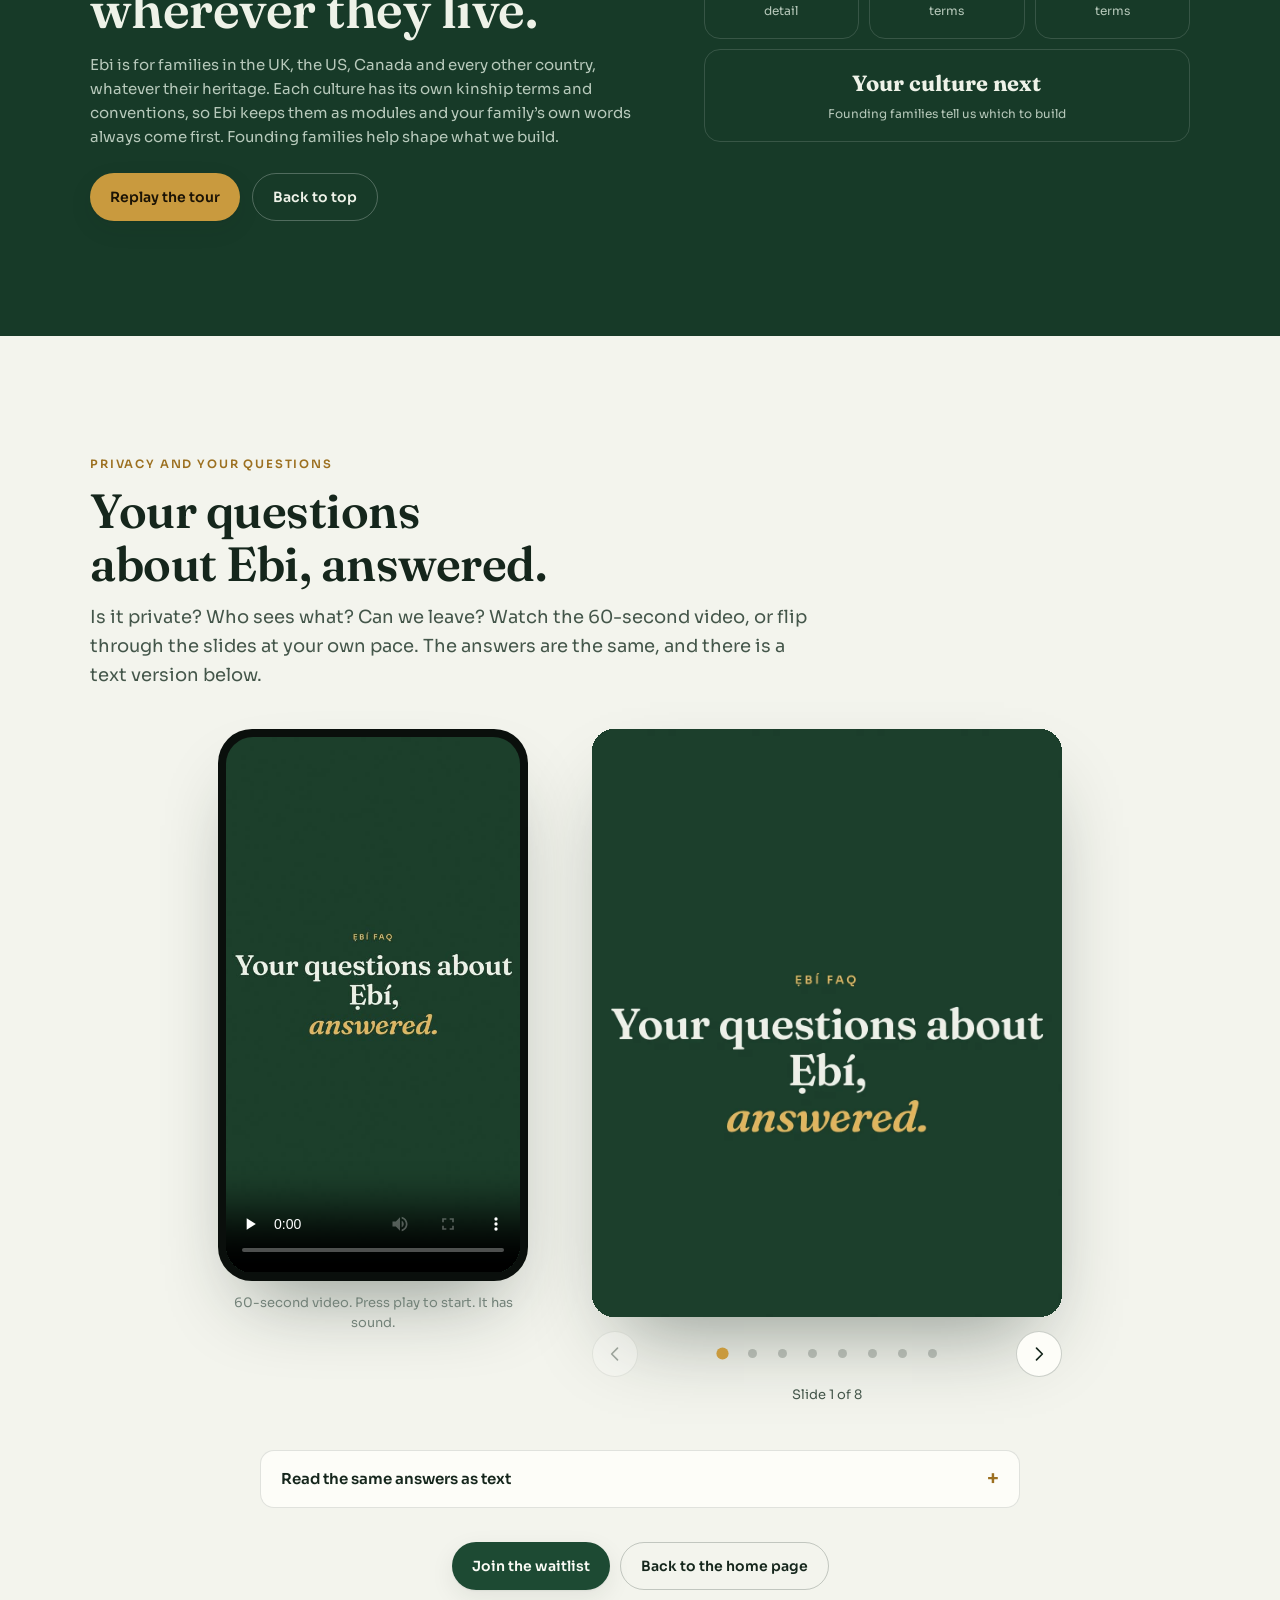
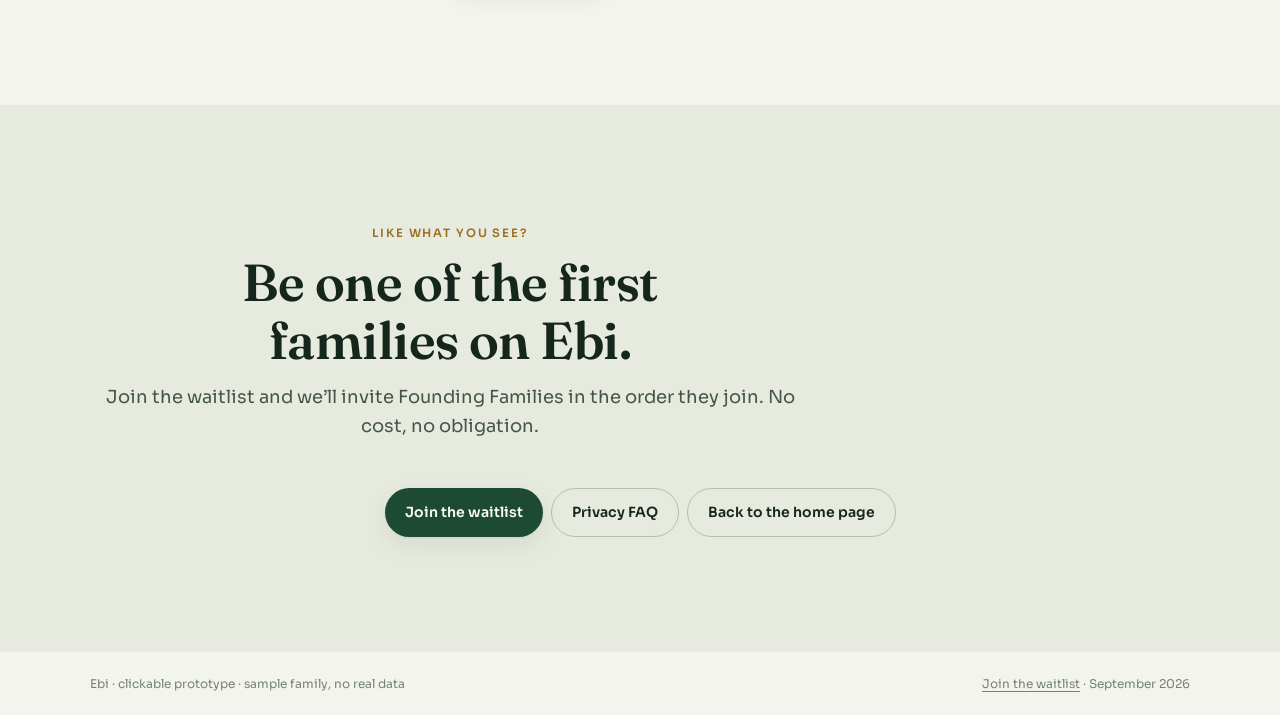
==== commit edeb5a43: "Add privacy FAQ video and slide carousel to both pages" ====
--- a/walkthrough.html
+++ b/walkthrough.html
@@ -601,6 +601,7 @@
 @media (max-width:440px){.top .brand img{height:24px}}
 
 </style>
+<link rel="stylesheet" href="faq-media.css">
 </head>
 <body>
 <header class="top">
@@ -611,6 +612,7 @@
       <a href="#how">How it works</a>
       <a href="#moment">Uncle Tunde</a>
       <a href="#try">Try the app</a>
+      <a href="#questions">Privacy FAQ</a>
       <a href="index.html">Waitlist</a>
     </nav>
     <div class="mode" role="group" aria-label="View mode">
@@ -876,11 +878,35 @@
     </div>
   </div>
 </section>
+<section id="questions" class="block faqx" aria-labelledby="faqx-title">
+  <div class="wrap">
+    <div class="sec-head"><span class="eyebrow">Privacy and your questions</span>
+      <h2 id="faqx-title">Your questions about Ebi, answered.</h2>
+      <p>Is it private? Who sees what? Can we leave? Watch the 60-second video, or flip through the slides at your own pace. The answers are the same, and there is a text version below.</p></div>
+    <div class="faqx-grid">
+      <figure>
+        <div class="faqx-phone"><video controls playsinline preload="none" poster="faq/poster.jpg" aria-label="Ebi privacy FAQ, 60-second video"><source src="faq/ebi-faq-privacy.mp4" type="video/mp4">Your browser can’t play this video. Read the answers in the text version below.</video></div>
+        <figcaption>60-second video. Press play to start. It has sound.</figcaption>
+      </figure>
+      <div data-faqx-carousel role="region" aria-roledescription="carousel" aria-label="Ebi privacy FAQ slides">
+        <div class="faqx-track" tabindex="0" aria-label="Privacy FAQ slides. Swipe, scroll sideways, or use the left and right arrow keys."><figure class="faqx-slide" role="group" aria-roledescription="slide" aria-label="1 of 8"><img src="faq/slide-01.webp" width="1080" height="1350" decoding="async" alt="Slide 1, the title: Ebi FAQ. Your questions about Ebi, answered."></figure><figure class="faqx-slide" role="group" aria-roledescription="slide" aria-label="2 of 8"><img src="faq/slide-02.webp" width="1080" height="1350" decoding="async" alt="Aunty B asks: Is my family’s information private? Answer: only the relatives you invite can see your family. It is invite only, not public and not searchable. There are no ads and your data is never sold. The Ebi team stays out: we don’t look at your family’s content unless you ask us to."></figure><figure class="faqx-slide" role="group" aria-roledescription="slide" aria-label="3 of 8"><img src="faq/slide-03.webp" width="1080" height="1350" decoding="async" alt="Tolu asks: Can I choose who sees what? Answer: you decide who sees each memory, photo and story. The example shows Grandma’s jollof recipe shared with Mum’s side, with a grid of relatives marked as able or unable to see it."></figure><figure class="faqx-slide" role="group" aria-roledescription="slide" aria-label="4 of 8"><img src="faq/slide-04.webp" width="1080" height="1350" decoding="async" alt="Kemi asks: What if someone adds something wrong about me? Answer: nothing changes on your profile without your OK. The example shows a suggested change waiting for approval, and a history line reading one change, approved by you."></figure><figure class="faqx-slide" role="group" aria-roledescription="slide" aria-label="5 of 8"><img src="faq/slide-05.webp" width="1080" height="1350" decoding="async" alt="Dad asks: Why not just use our WhatsApp group? Answer: WhatsApp is for talking, Ebi is for keeping. In a group chat, memories scroll away. In Ebi, they are kept on the right person. Keep your group chat and invite relatives to Ebi with a link."></figure><figure class="faqx-slide" role="group" aria-roledescription="slide" aria-label="6 of 8"><img src="faq/slide-06.webp" width="1080" height="1350" decoding="async" alt="Tolu asks: Can I leave and take our information? Answer: download or delete your data, anytime. The example shows a Download my data button and a Delete my account button. Deleting removes the memories, photos and recordings you added."></figure><figure class="faqx-slide" role="group" aria-roledescription="slide" aria-label="7 of 8"><img src="faq/slide-07.webp" width="1080" height="1350" decoding="async" alt="Dad asks: Is it free? Answer: free to start. Optional family plans later, for extra space and features."></figure><figure class="faqx-slide" role="group" aria-roledescription="slide" aria-label="8 of 8"><img src="faq/slide-08.webp" width="1080" height="1350" decoding="async" alt="Closing slide: Ebi. Private by default. Family by design. Join the waitlist at ebiapp.net."></figure></div>
+        <div class="faqx-ctl" hidden>
+          <button type="button" class="faqx-arrow" data-faqx-prev aria-label="Previous slide"><svg viewBox="0 0 24 24" aria-hidden="true"><path d="M15 5l-7 7 7 7"/></svg></button>
+          <div class="faqx-dots" role="group" aria-label="Choose a slide"></div>
+          <button type="button" class="faqx-arrow" data-faqx-next aria-label="Next slide"><svg viewBox="0 0 24 24" aria-hidden="true"><path d="M9 5l7 7-7 7"/></svg></button>
+        </div>
+        <p class="faqx-count" aria-live="polite" hidden>Slide 1 of 8</p>
+      </div>
+    </div>
+    <details class="faqx-text"><summary>Read the same answers as text</summary><div class="faqx-qa"><div><h3>Is my family’s information private?</h3><p>Only the relatives you invite can see your family. It is invite only, not public and not searchable. No ads, and your data is never sold. The Ebi team doesn’t look at your family’s content unless you ask us to.</p></div><div><h3>Can I choose who sees what?</h3><p>Yes. You decide who sees each memory, photo and story. For example, Grandma’s jollof recipe can be shared with just Mum’s side of the family.</p></div><div><h3>What if someone adds something wrong about me?</h3><p>Nothing changes on your profile without your OK. A suggested change waits for your approval, and the history shows what changed and who approved it.</p></div><div><h3>Why not just use our WhatsApp group?</h3><p>WhatsApp is for talking. Ebi is for keeping. Group chats scroll away; Ebi keeps each memory on the right person. Keep your group chat and invite relatives to Ebi with a link.</p></div><div><h3>Can I leave and take our information?</h3><p>Yes. You can download or delete your data at any time. Deleting removes the memories, photos and recordings you added.</p></div><div><h3>Is it free?</h3><p>Free to start. Optional family plans later, for extra space and features.</p></div></div></details>
+    <div class="faqx-cta"><a class="btn btn-p" href="index.html#waitlist">Join the waitlist</a><a class="btn btn-g" href="index.html">Back to the home page</a></div>
+  </div>
+</section>
 <section class="block alt endcta" id="join">
   <div class="wrap">
     <div class="sec-head rv"><span class="eyebrow">Like what you see?</span><h2>Be one of the first families on Ebi.</h2>
       <p class="lede">Join the waitlist and we’ll invite Founding Families in the order they join. No cost, no obligation.</p></div>
-    <div class="btnrow"><a class="btn btn-p" href="index.html#waitlist">Join the waitlist</a><a class="btn btn-g" href="index.html">Back to the home page</a></div>
+    <div class="btnrow"><a class="btn btn-p" href="index.html#waitlist">Join the waitlist</a><a class="btn btn-g" href="#questions">Privacy FAQ</a><a class="btn btn-g" href="index.html">Back to the home page</a></div>
   </div>
 </section>
 </main>
@@ -1568,5 +1594,6 @@
 <script>/* visitor count: one cookieless image request, only on ebiapp.net; nothing is stored on the device */
 (function(){try{if(!/(^|\.)ebiapp\.net$/.test(location.hostname))return;var r='';try{r=new URL(document.referrer).hostname}catch(e){}
 new Image().src='/hit.gif?p='+(/walkthrough/.test(location.pathname)?'walkthrough':'home')+'&r='+encodeURIComponent(r)+'&t='+Date.now();}catch(e){}})();</script>
+<script defer src="faq-media.js"></script>
 </body>
 </html>
--- a/faq-media.css
+++ b/faq-media.css
@@ -0,0 +1,53 @@
+/* Privacy FAQ: video + slide carousel. Uses the page's own colour tokens, so light/dark just works. */
+.faqx{scroll-margin-top:72px}
+.faqx .sec-head{margin-bottom:clamp(24px,4vw,40px)}
+.faqx .sec-head h2{font-size:clamp(30px,4.2vw,48px);margin-block:10px 12px}
+.faqx .sec-head p{font-size:clamp(16px,1.6vw,18px);color:var(--ink-2);max-width:58ch}
+.faqx-grid{display:grid;grid-template-columns:minmax(0,310px) minmax(0,470px);gap:clamp(28px,5vw,64px);justify-content:center;align-items:start}
+.faqx-grid > *{min-width:0}
+.faqx figure{margin:0}
+
+/* video */
+.faqx-phone{aspect-ratio:9/16;background:#0a0f0c;border-radius:34px;padding:8px;box-shadow:var(--shadow-lg)}
+.faqx-phone video{width:100%;height:100%;border-radius:27px;object-fit:cover;background:#173a28;display:block}
+.faqx figcaption{margin-top:12px;font-size:13px;color:var(--ink-3);text-align:center}
+
+/* carousel */
+.faqx-track{display:flex;overflow-x:auto;scroll-snap-type:x mandatory;scrollbar-width:none;-webkit-overflow-scrolling:touch;
+  border-radius:22px;box-shadow:var(--shadow-lg);background:var(--surface);overscroll-behavior-x:contain}
+.faqx-track::-webkit-scrollbar{display:none}
+.faqx-track:focus-visible{outline:3px solid var(--gold-2);outline-offset:3px}
+.faqx-slide{flex:0 0 100%;scroll-snap-align:start;scroll-snap-stop:always}
+.faqx-slide img{width:100%;height:auto;aspect-ratio:4/5;object-fit:cover;display:block;-webkit-user-drag:none;user-select:none}
+.faqx-ctl{display:flex;align-items:center;justify-content:space-between;gap:12px;margin-top:14px}
+.faqx-ctl[hidden]{display:none}
+.faqx-arrow{width:46px;height:46px;border-radius:50%;border:1px solid var(--line-2);background:var(--surface);color:var(--ink);
+  display:grid;place-items:center;cursor:pointer;flex:none;padding:0;transition:background .15s,transform .15s}
+.faqx-arrow svg{width:20px;height:20px;fill:none;stroke:currentColor;stroke-width:2;stroke-linecap:round;stroke-linejoin:round}
+.faqx-arrow:hover:not(:disabled){background:var(--green-soft)}
+.faqx-arrow:active:not(:disabled){transform:scale(.94)}
+.faqx-arrow:disabled{opacity:.35;cursor:default}
+.faqx-dots{display:flex;flex-wrap:wrap;justify-content:center;gap:2px}
+.faqx-dots button{width:28px;height:28px;border:0;background:transparent;cursor:pointer;display:grid;place-items:center;padding:0;border-radius:50%}
+.faqx-dots button::before{content:"";width:9px;height:9px;border-radius:50%;background:var(--line-2);transition:background .15s,transform .15s}
+.faqx-dots button[aria-current="true"]::before{background:var(--gold-2);transform:scale(1.35)}
+.faqx-dots button:hover::before{background:var(--ink-3)}
+.faqx-count{margin-top:8px;text-align:center;font-size:13px;color:var(--ink-2)}
+
+/* text version */
+.faqx-text{max-width:760px;margin:clamp(28px,4vw,44px) auto 0;border:1px solid var(--line);border-radius:14px;background:var(--surface)}
+.faqx-text summary{cursor:pointer;padding:16px 20px;font-weight:600;list-style:none;display:flex;justify-content:space-between;gap:12px;align-items:center}
+.faqx-text summary::-webkit-details-marker{display:none}
+.faqx-text summary::after{content:"+";font-size:20px;line-height:1;color:var(--gold)}
+.faqx-text[open] summary::after{content:"\2212"}
+.faqx-text .faqx-qa{padding:0 20px 20px;display:grid;gap:16px}
+.faqx-text h3{font-family:var(--f-ui);font-size:15px;font-weight:600;letter-spacing:0;margin:0 0 4px;color:var(--ink)}
+.faqx-text p{margin:0;font-size:14.5px;color:var(--ink-2)}
+.faqx-cta{display:flex;flex-wrap:wrap;gap:10px;justify-content:center;margin-top:clamp(24px,3vw,34px)}
+
+@media (max-width:820px){
+  .faqx-grid{grid-template-columns:minmax(0,420px)}
+  .faqx-phone{max-width:300px;margin-inline:auto}
+}
+@media (prefers-reduced-motion:reduce){.faqx-track{scroll-behavior:auto}.faqx-arrow,.faqx-dots button::before{transition:none}}
+@media (forced-colors:active){.faqx-dots button[aria-current="true"]::before{background:Highlight}.faqx-dots button::before{background:GrayText}}
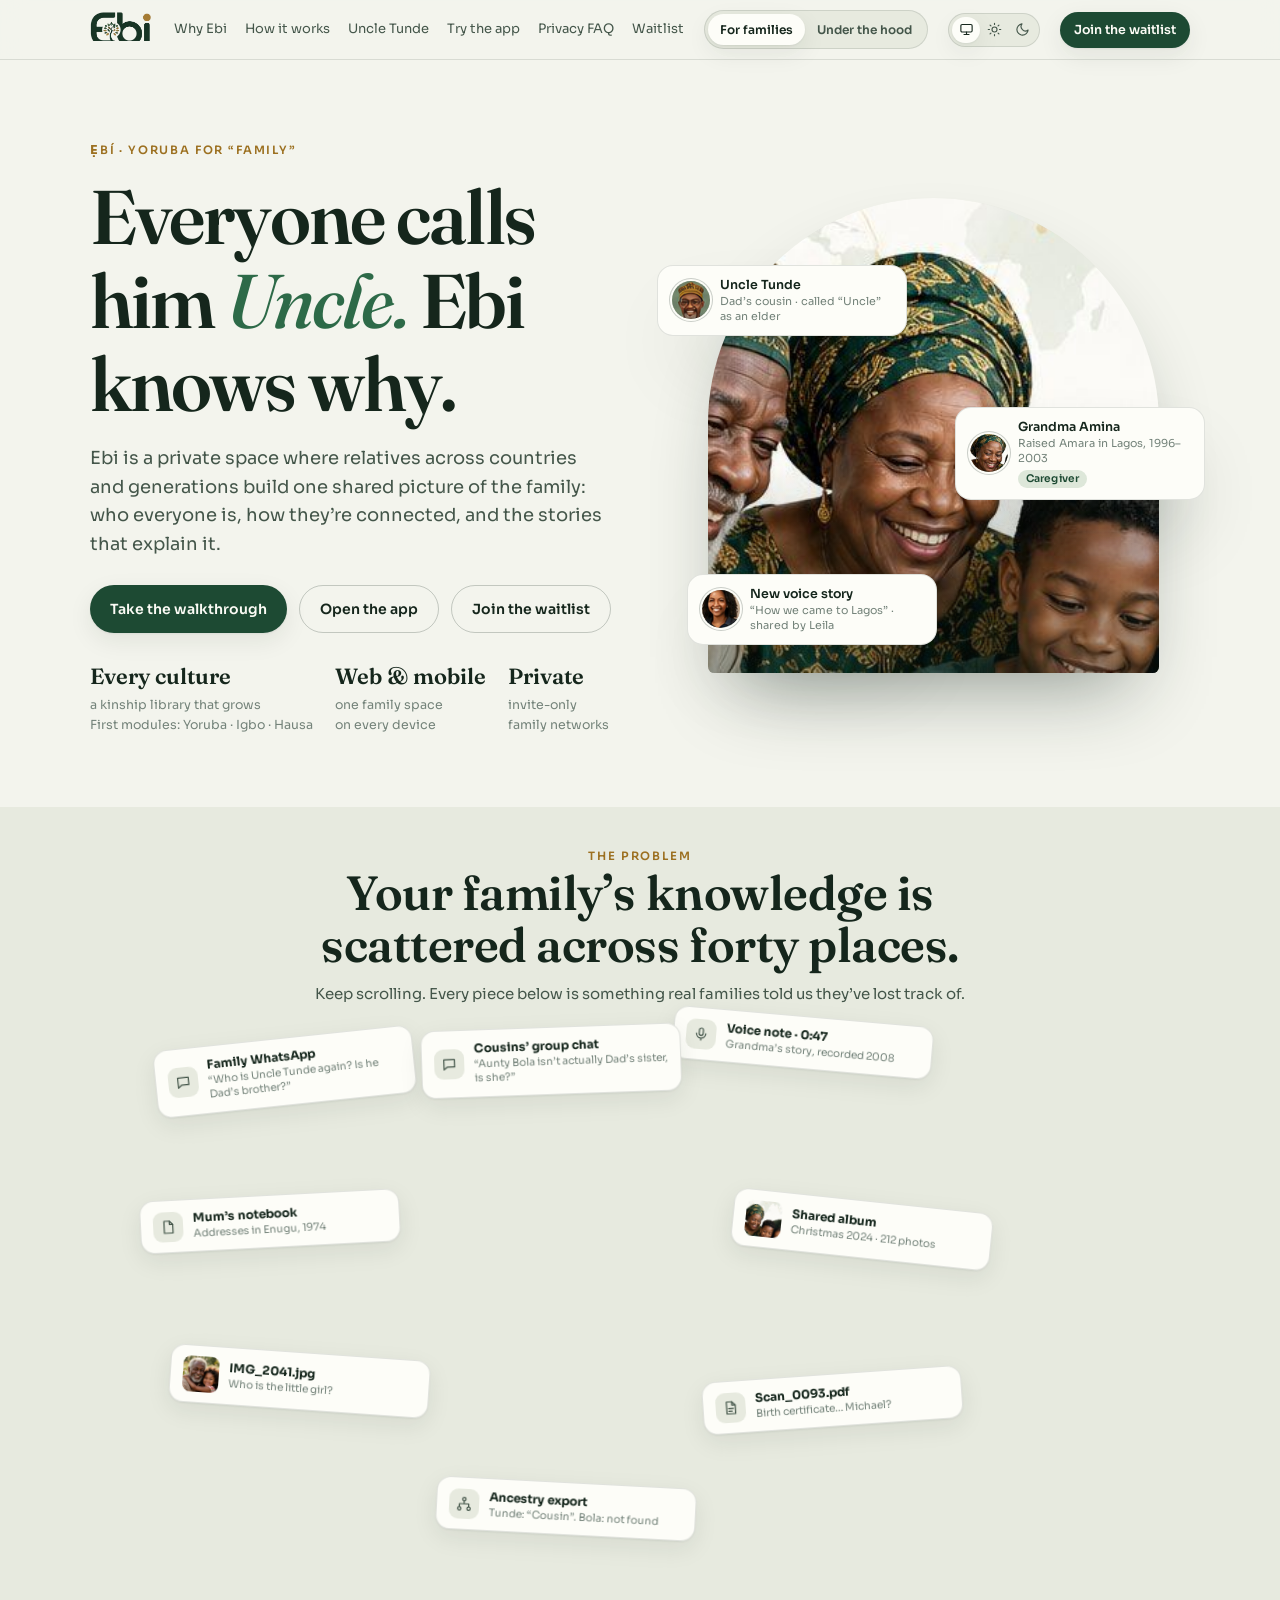
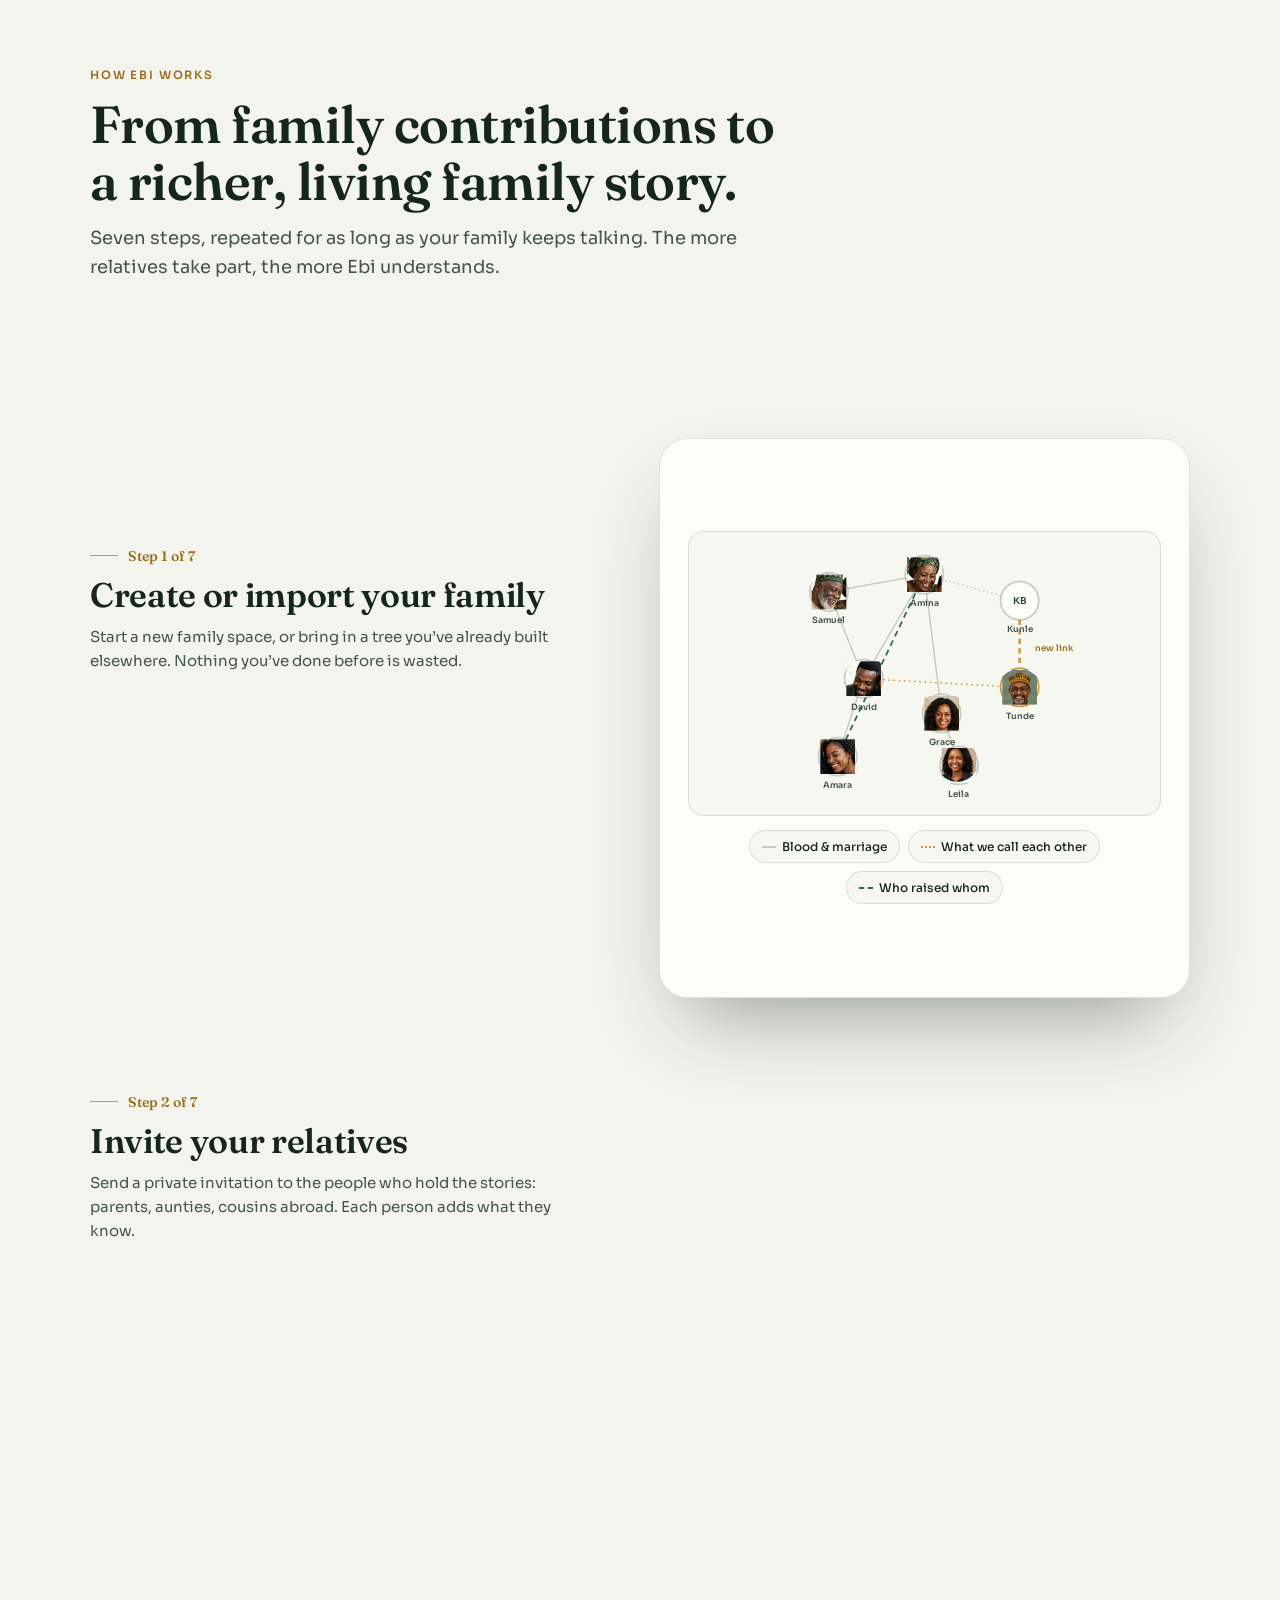
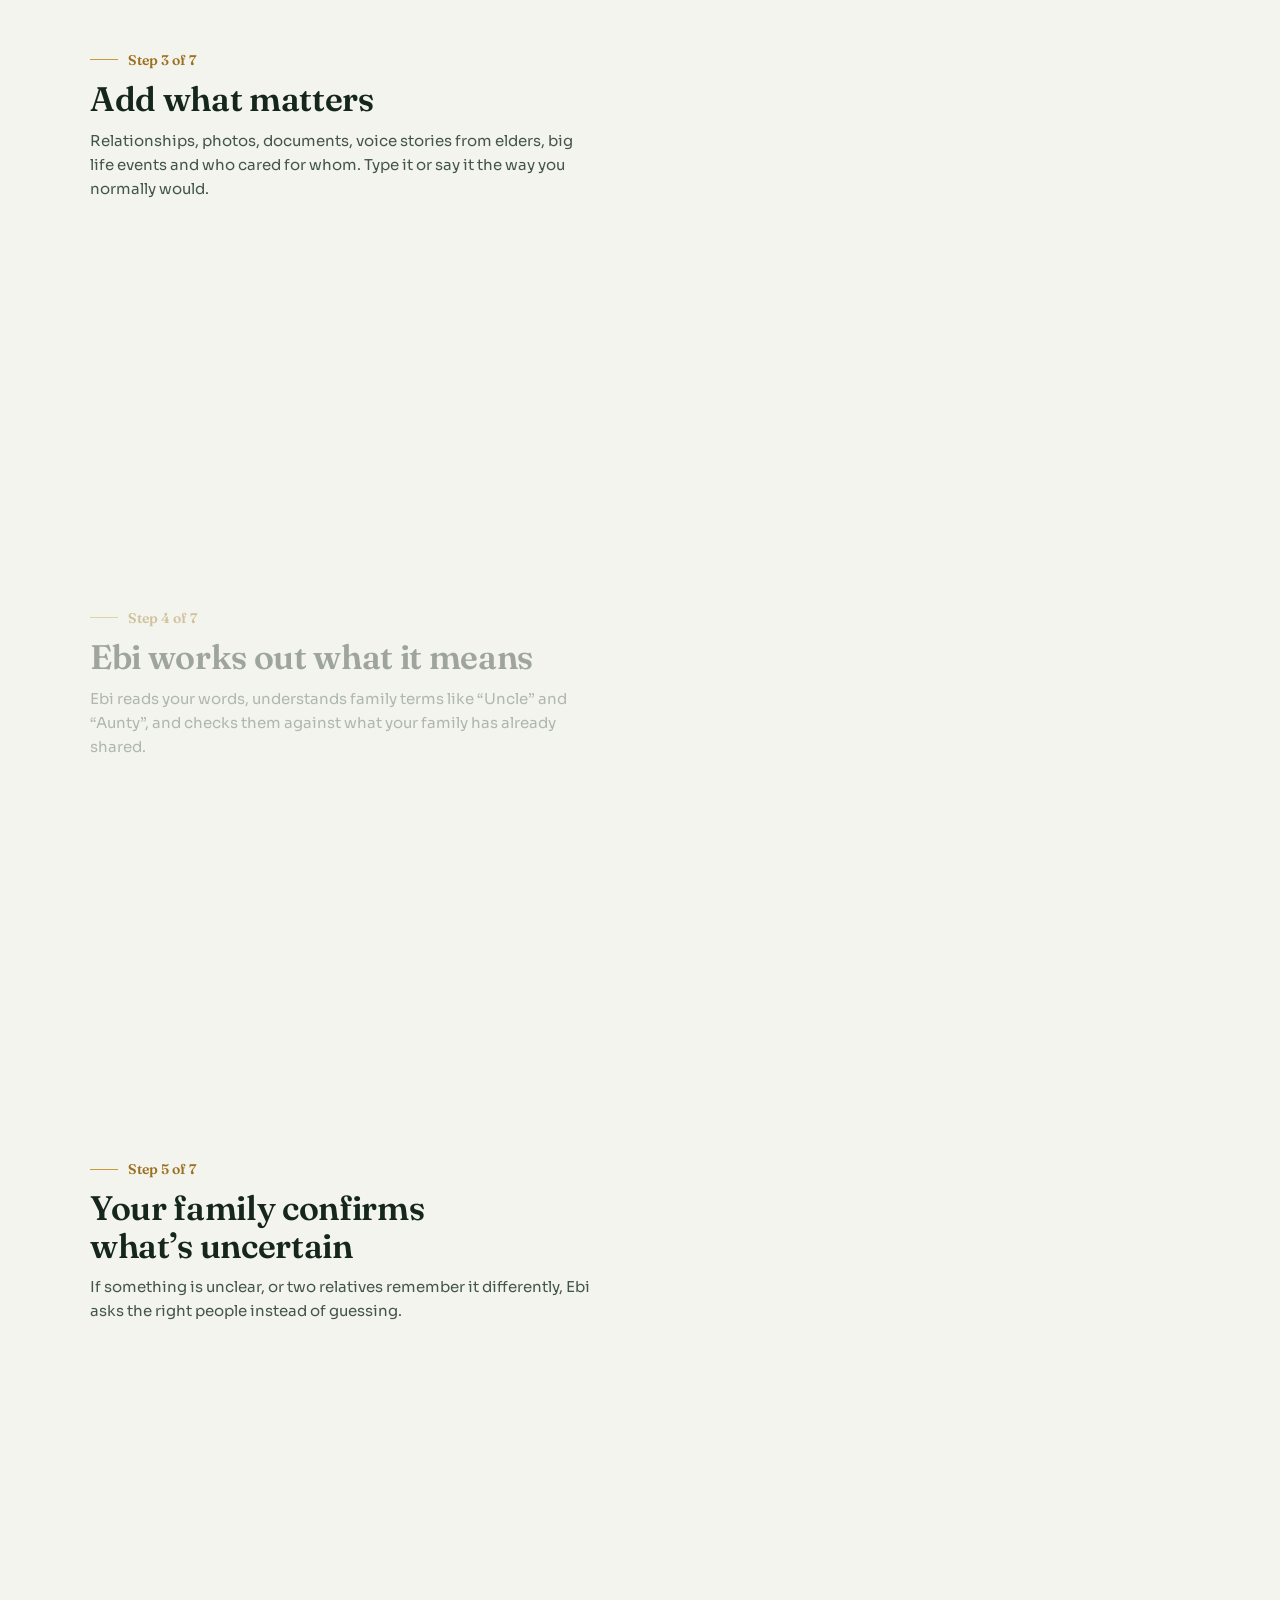
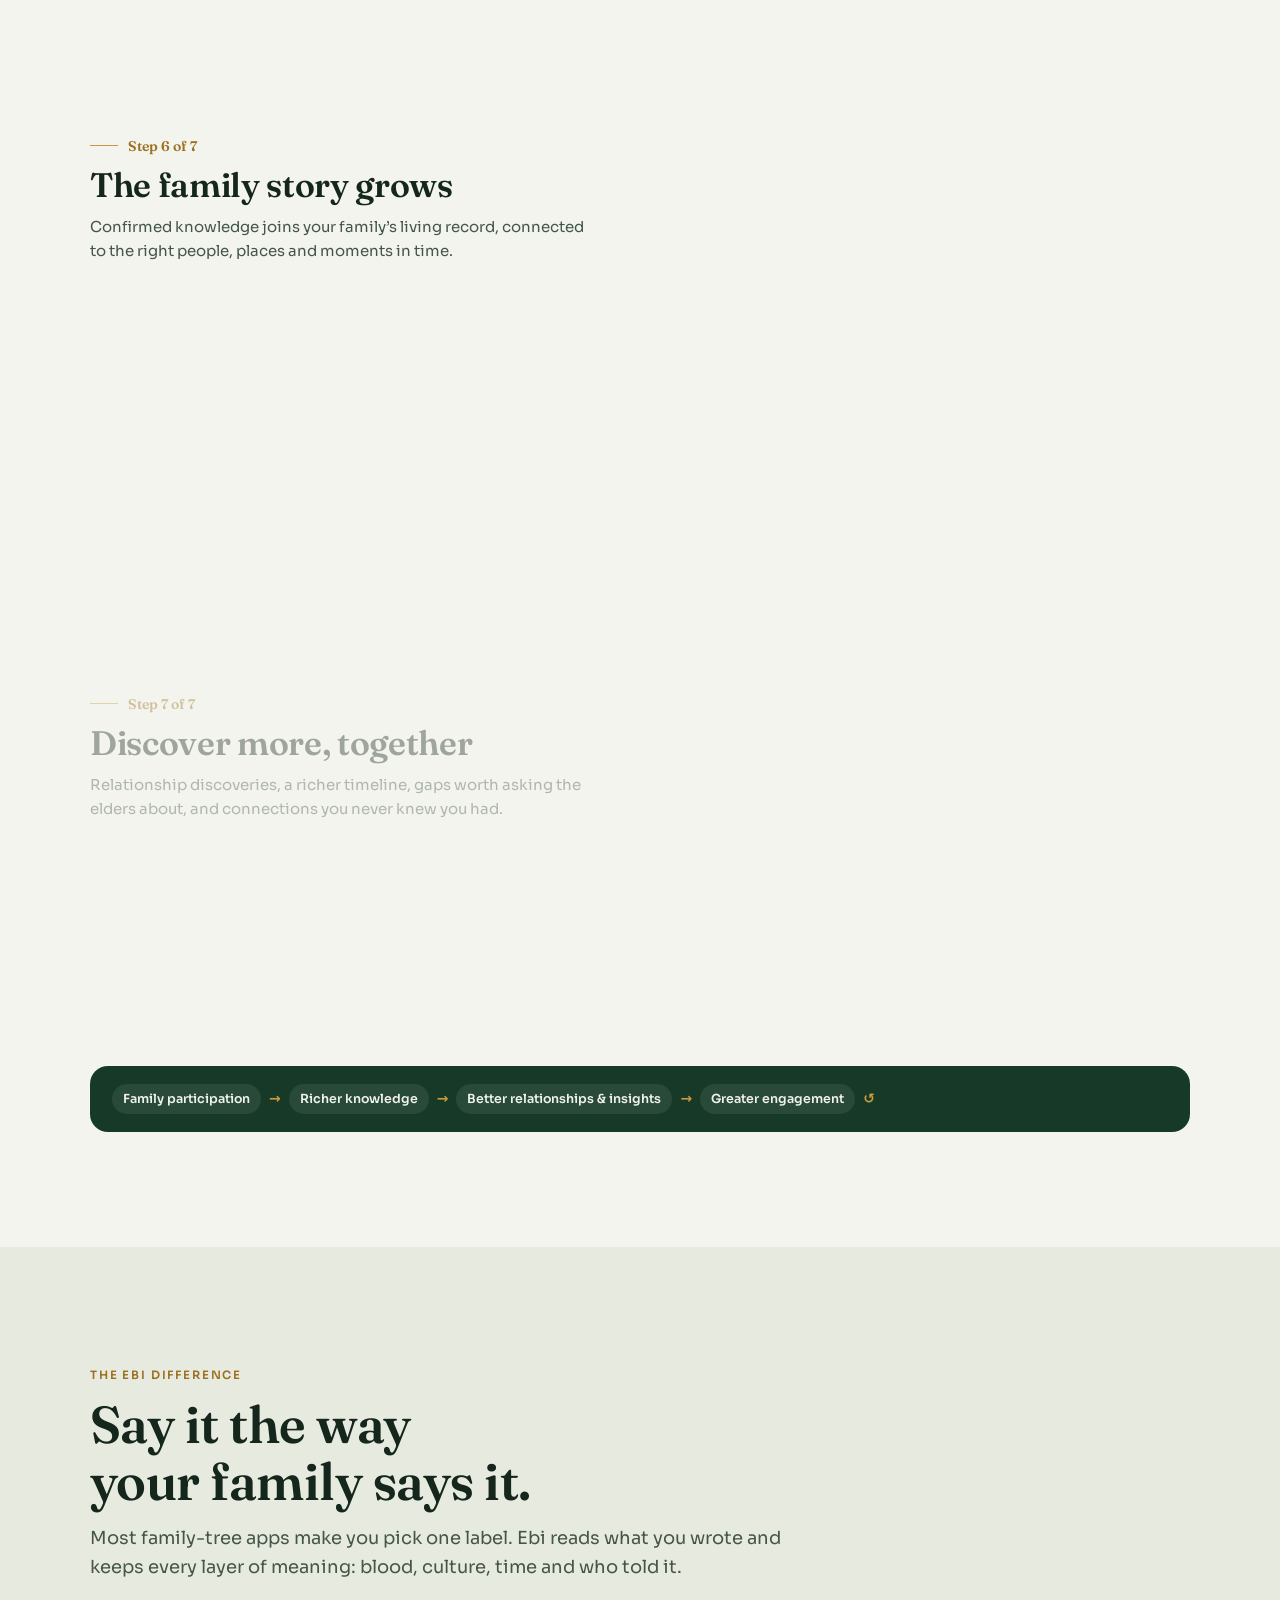
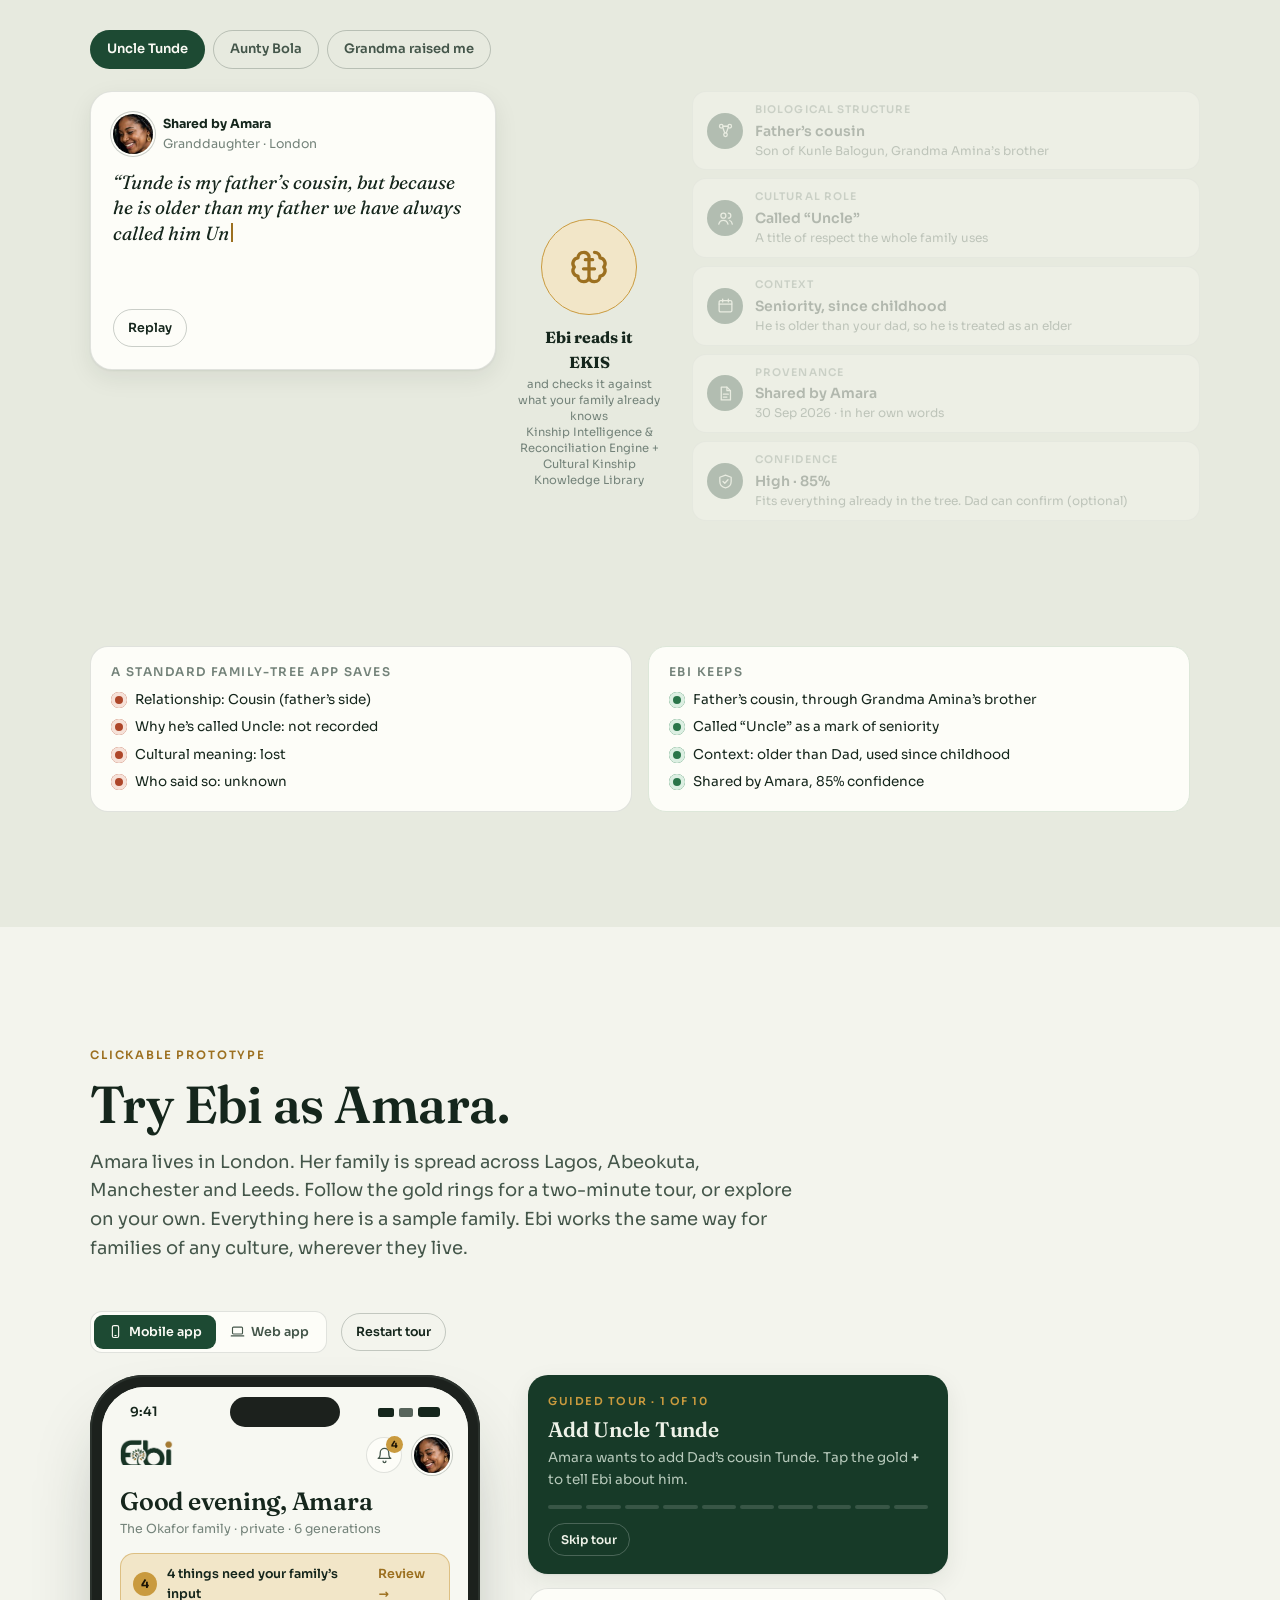
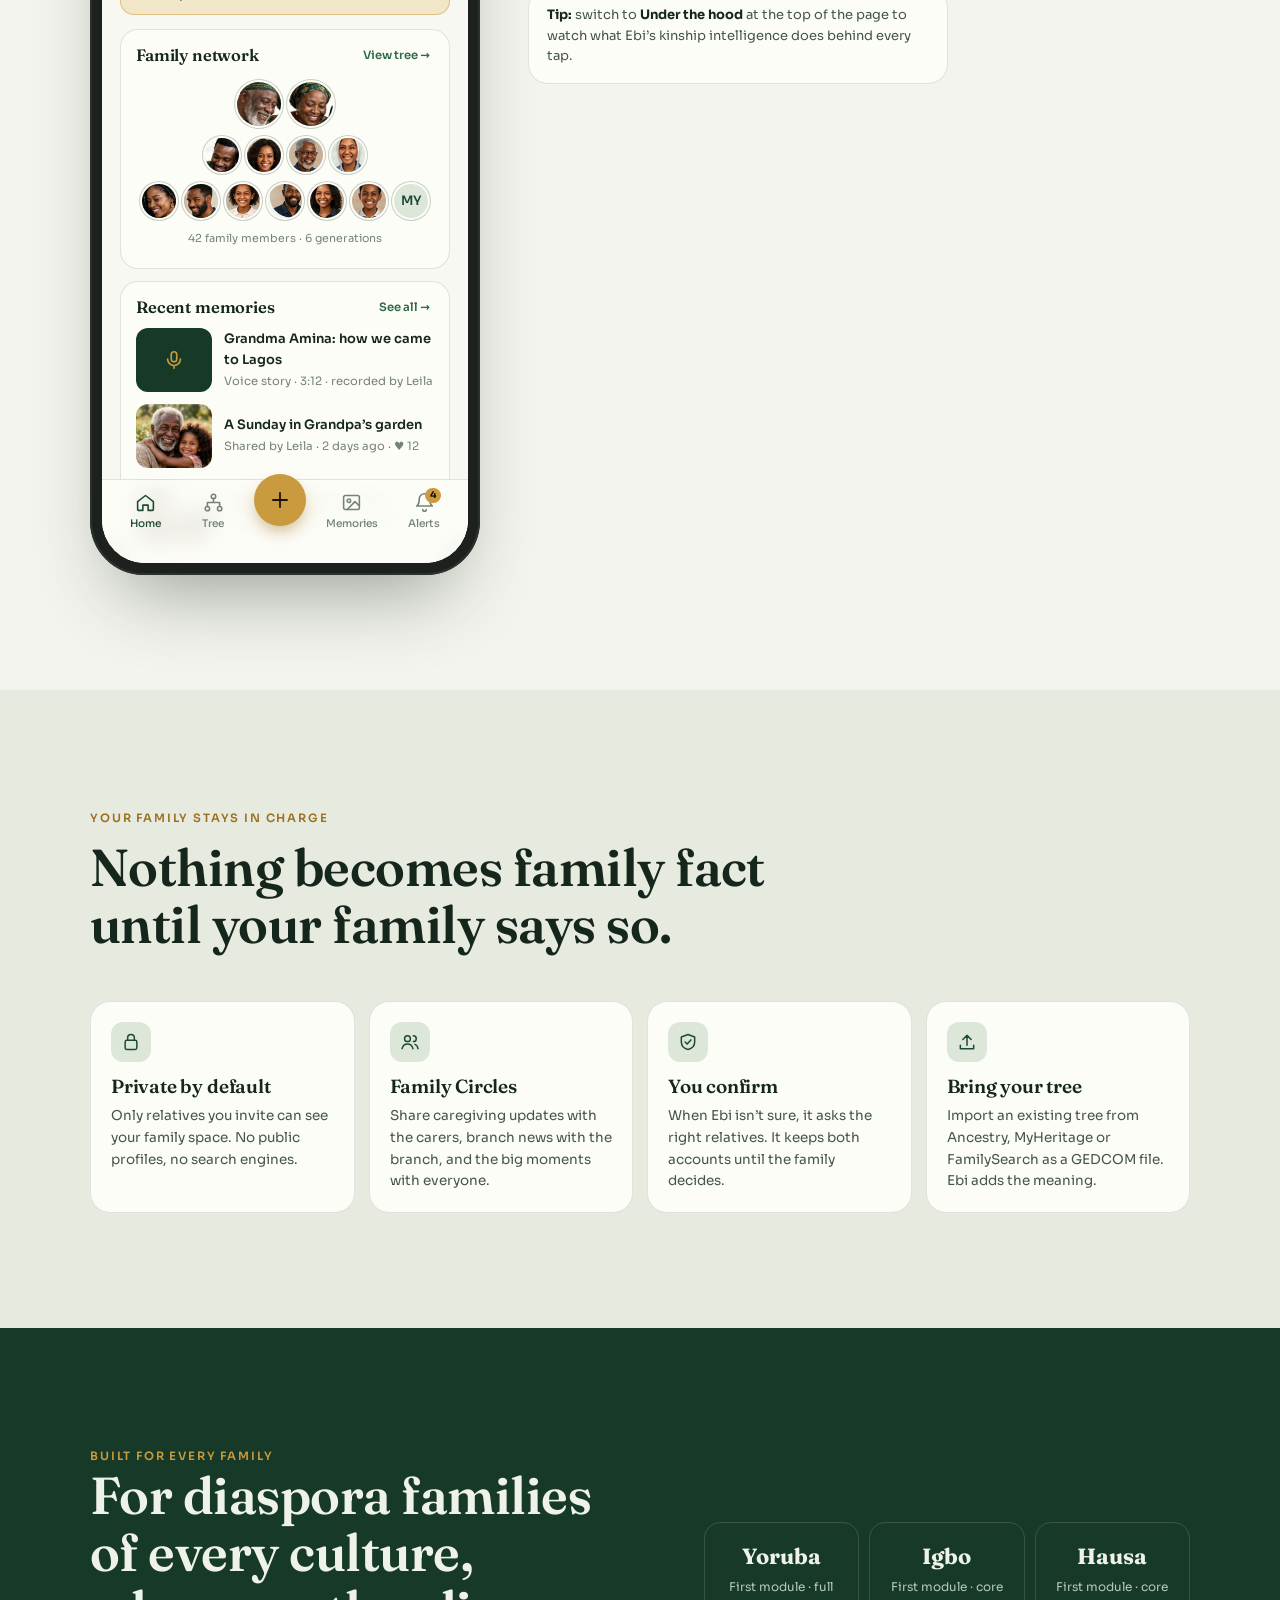
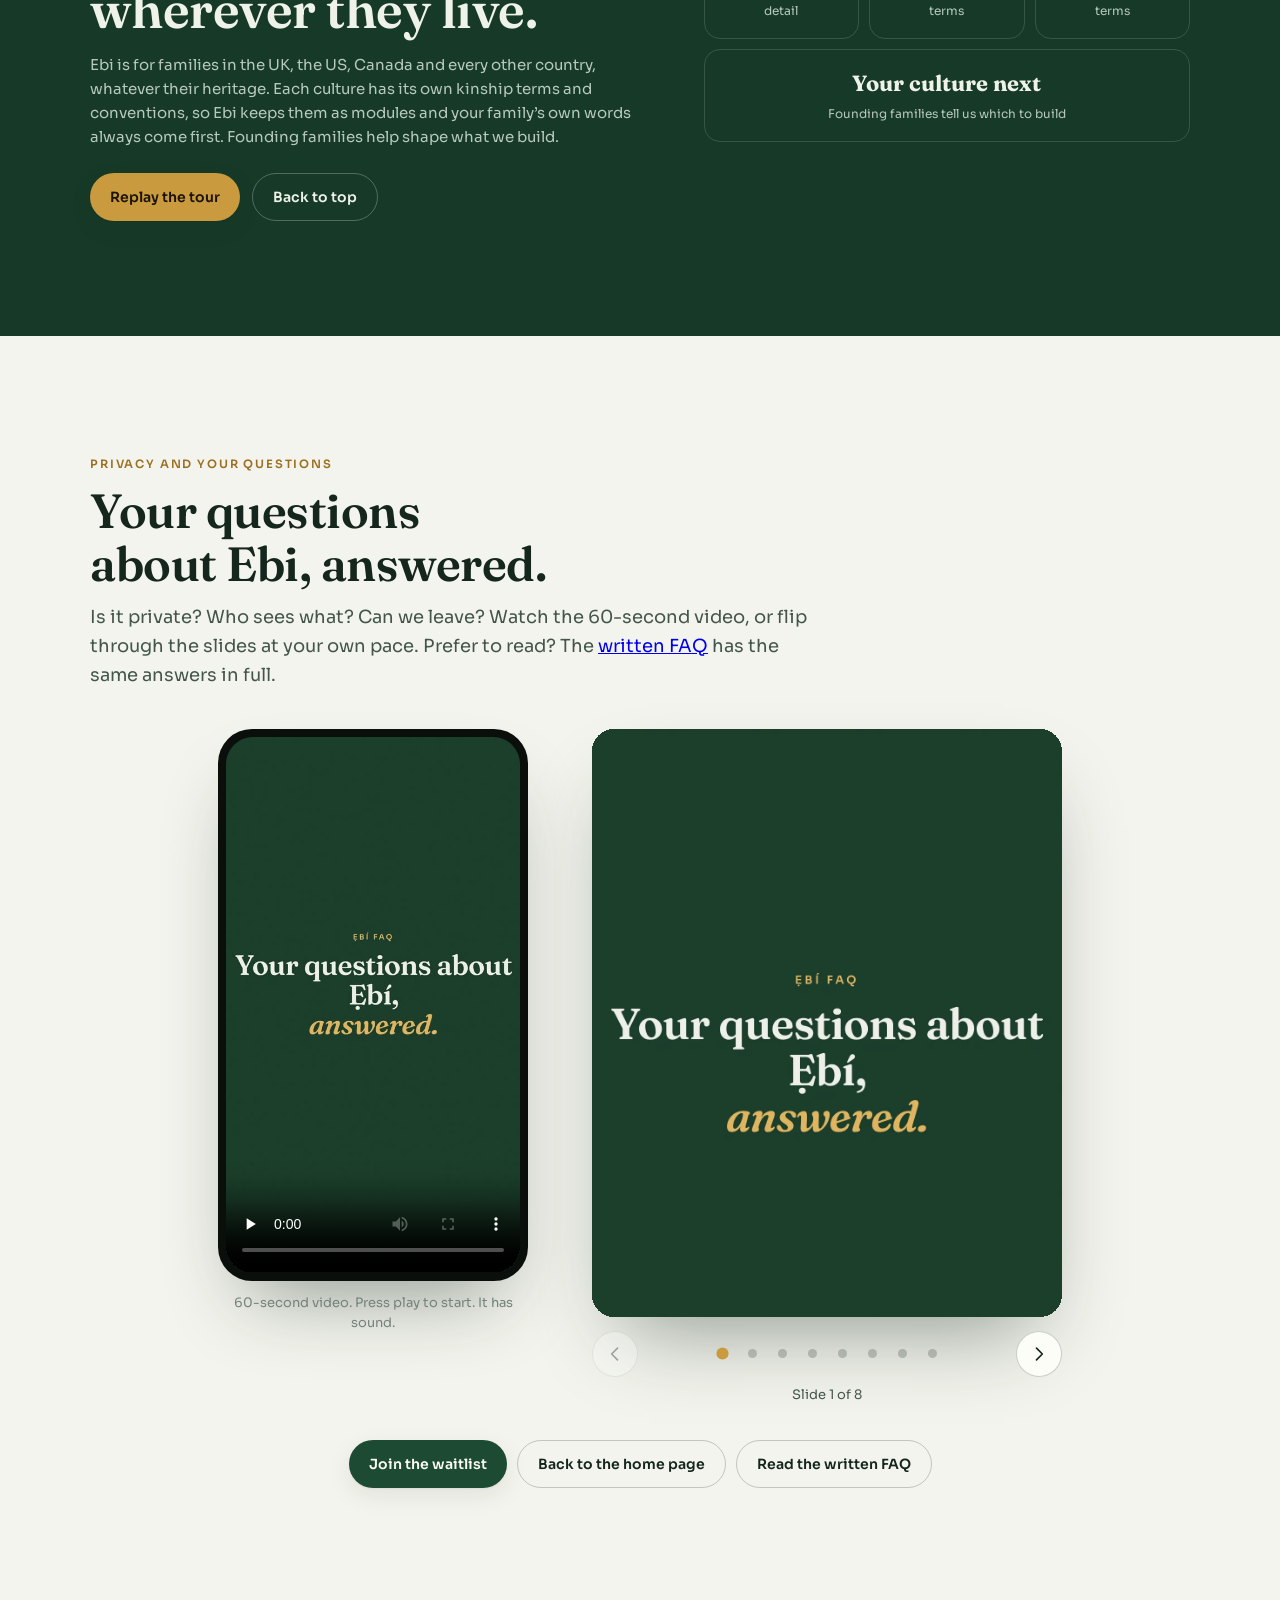
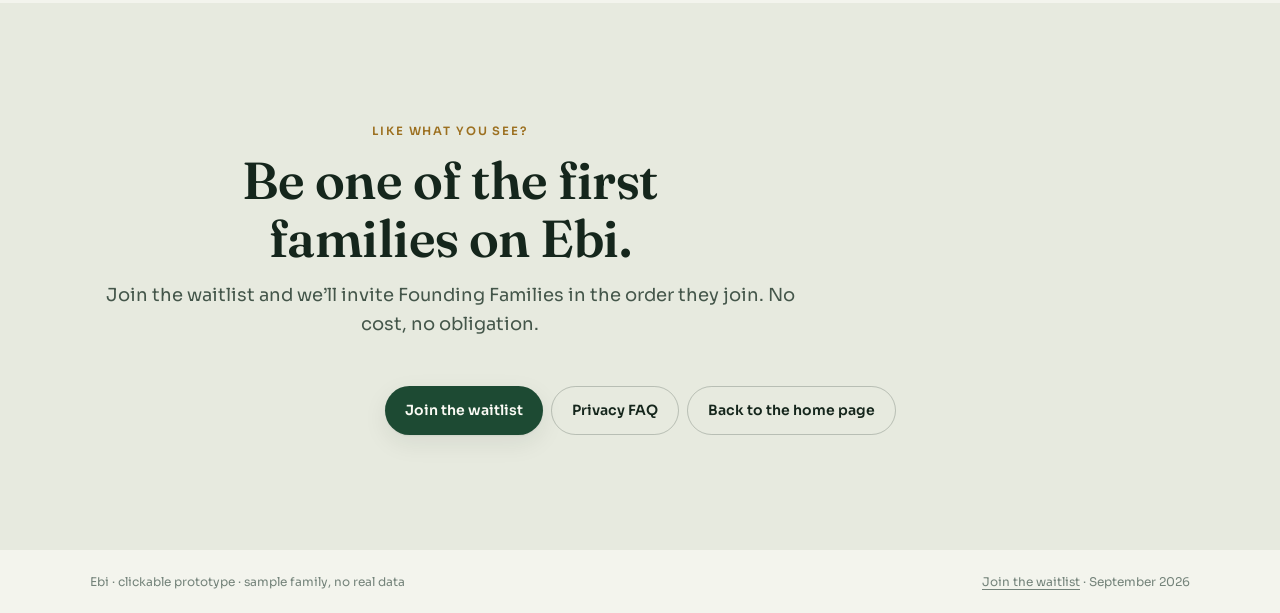
==== commit 9e37df56: "Replace FAQ with new pilot FAQ; retire old FAQ, keep culture and phone questions" ====
--- a/walkthrough.html
+++ b/walkthrough.html
@@ -882,7 +882,7 @@
   <div class="wrap">
     <div class="sec-head"><span class="eyebrow">Privacy and your questions</span>
       <h2 id="faqx-title">Your questions about Ebi, answered.</h2>
-      <p>Is it private? Who sees what? Can we leave? Watch the 60-second video, or flip through the slides at your own pace. The answers are the same, and there is a text version below.</p></div>
+      <p>Is it private? Who sees what? Can we leave? Watch the 60-second video, or flip through the slides at your own pace. Prefer to read? The <a href="index.html#faq">written FAQ</a> has the same answers in full.</p></div>
     <div class="faqx-grid">
       <figure>
         <div class="faqx-phone"><video controls playsinline preload="none" poster="faq/poster.jpg" aria-label="Ebi privacy FAQ, 60-second video"><source src="faq/ebi-faq-privacy.mp4" type="video/mp4">Your browser can’t play this video. Read the answers in the text version below.</video></div>
@@ -898,8 +898,7 @@
         <p class="faqx-count" aria-live="polite" hidden>Slide 1 of 8</p>
       </div>
     </div>
-    <details class="faqx-text"><summary>Read the same answers as text</summary><div class="faqx-qa"><div><h3>Is my family’s information private?</h3><p>Only the relatives you invite can see your family. It is invite only, not public and not searchable. No ads, and your data is never sold. The Ebi team doesn’t look at your family’s content unless you ask us to.</p></div><div><h3>Can I choose who sees what?</h3><p>Yes. You decide who sees each memory, photo and story. For example, Grandma’s jollof recipe can be shared with just Mum’s side of the family.</p></div><div><h3>What if someone adds something wrong about me?</h3><p>Nothing changes on your profile without your OK. A suggested change waits for your approval, and the history shows what changed and who approved it.</p></div><div><h3>Why not just use our WhatsApp group?</h3><p>WhatsApp is for talking. Ebi is for keeping. Group chats scroll away; Ebi keeps each memory on the right person. Keep your group chat and invite relatives to Ebi with a link.</p></div><div><h3>Can I leave and take our information?</h3><p>Yes. You can download or delete your data at any time. Deleting removes the memories, photos and recordings you added.</p></div><div><h3>Is it free?</h3><p>Free to start. Optional family plans later, for extra space and features.</p></div></div></details>
-    <div class="faqx-cta"><a class="btn btn-p" href="index.html#waitlist">Join the waitlist</a><a class="btn btn-g" href="index.html">Back to the home page</a></div>
+    <div class="faqx-cta"><a class="btn btn-p" href="index.html#waitlist">Join the waitlist</a><a class="btn btn-g" href="index.html">Back to the home page</a><a class="btn btn-g" href="index.html#faq">Read the written FAQ</a></div>
   </div>
 </section>
 <section class="block alt endcta" id="join">
--- a/faq-media.css
+++ b/faq-media.css
@@ -34,15 +34,6 @@
 .faqx-dots button:hover::before{background:var(--ink-3)}
 .faqx-count{margin-top:8px;text-align:center;font-size:13px;color:var(--ink-2)}
 
-/* text version */
-.faqx-text{max-width:760px;margin:clamp(28px,4vw,44px) auto 0;border:1px solid var(--line);border-radius:14px;background:var(--surface)}
-.faqx-text summary{cursor:pointer;padding:16px 20px;font-weight:600;list-style:none;display:flex;justify-content:space-between;gap:12px;align-items:center}
-.faqx-text summary::-webkit-details-marker{display:none}
-.faqx-text summary::after{content:"+";font-size:20px;line-height:1;color:var(--gold)}
-.faqx-text[open] summary::after{content:"\2212"}
-.faqx-text .faqx-qa{padding:0 20px 20px;display:grid;gap:16px}
-.faqx-text h3{font-family:var(--f-ui);font-size:15px;font-weight:600;letter-spacing:0;margin:0 0 4px;color:var(--ink)}
-.faqx-text p{margin:0;font-size:14.5px;color:var(--ink-2)}
 .faqx-cta{display:flex;flex-wrap:wrap;gap:10px;justify-content:center;margin-top:clamp(24px,3vw,34px)}
 
 @media (max-width:820px){
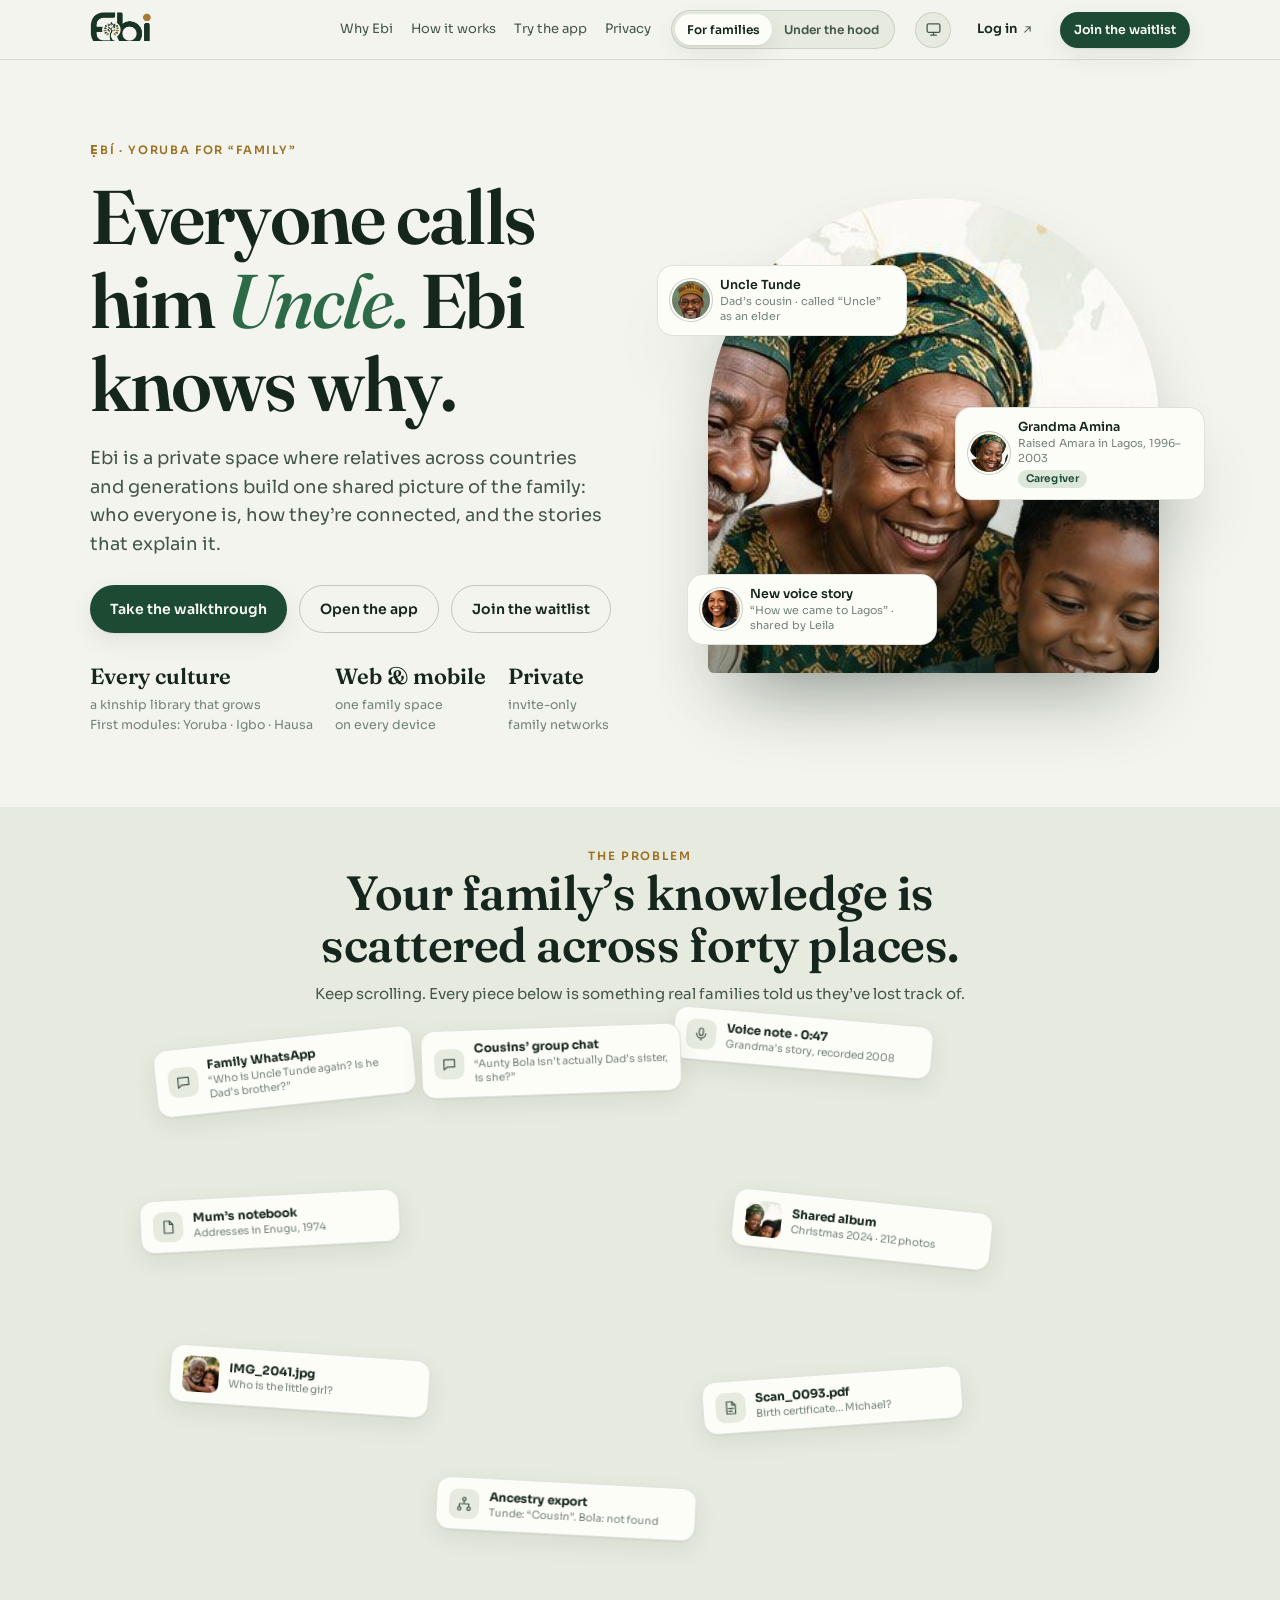
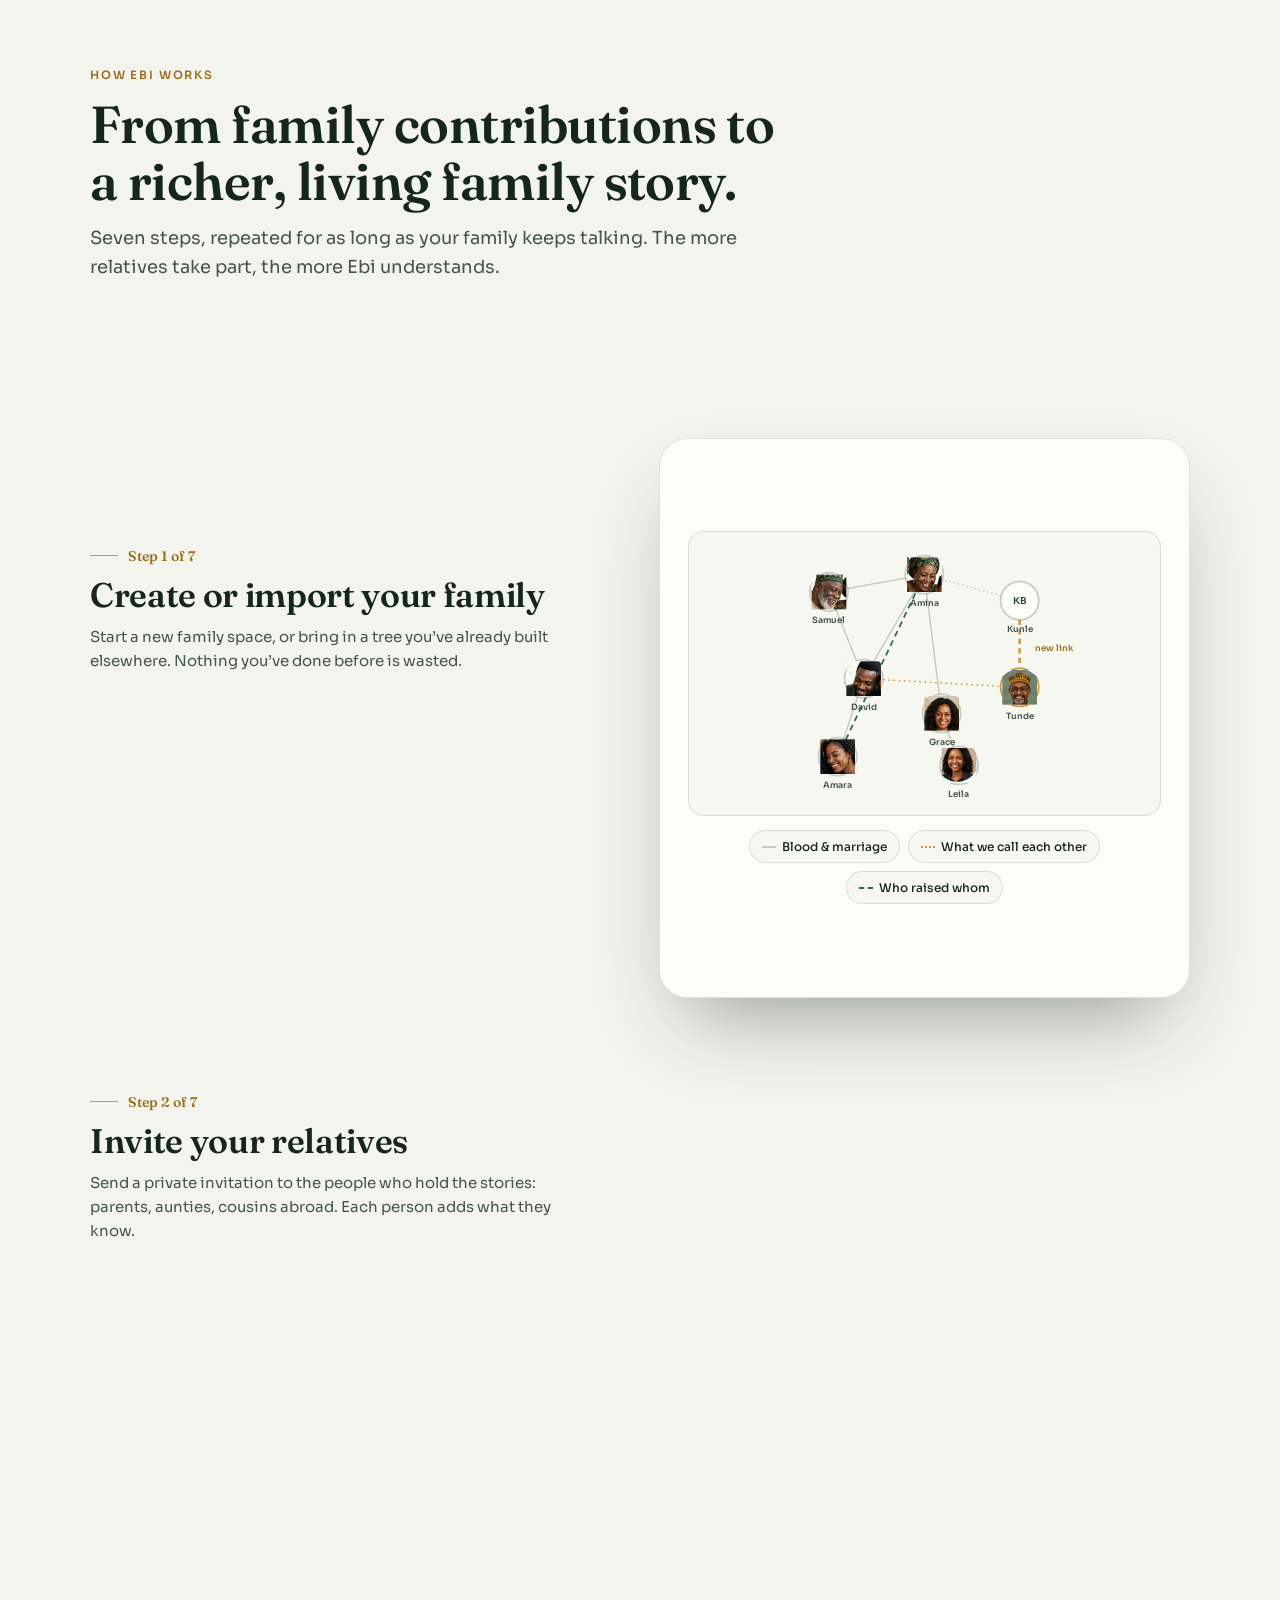
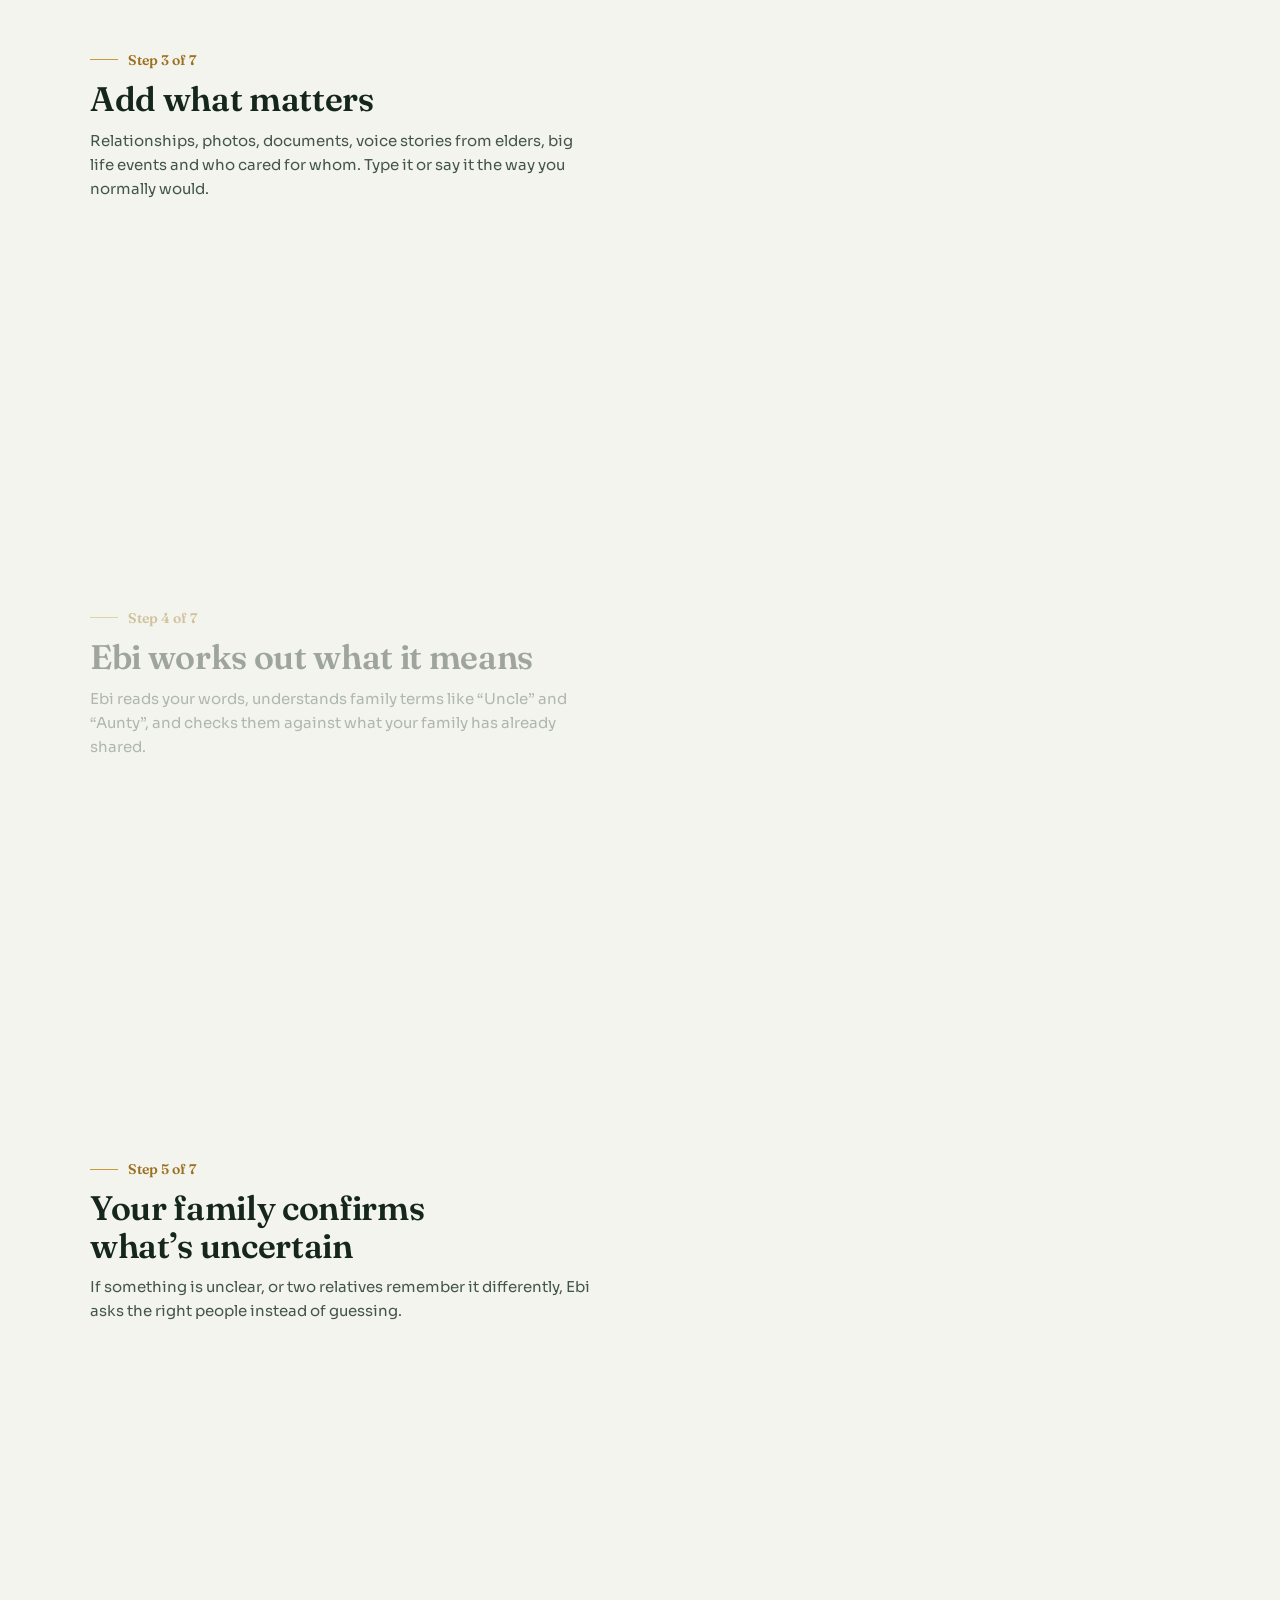
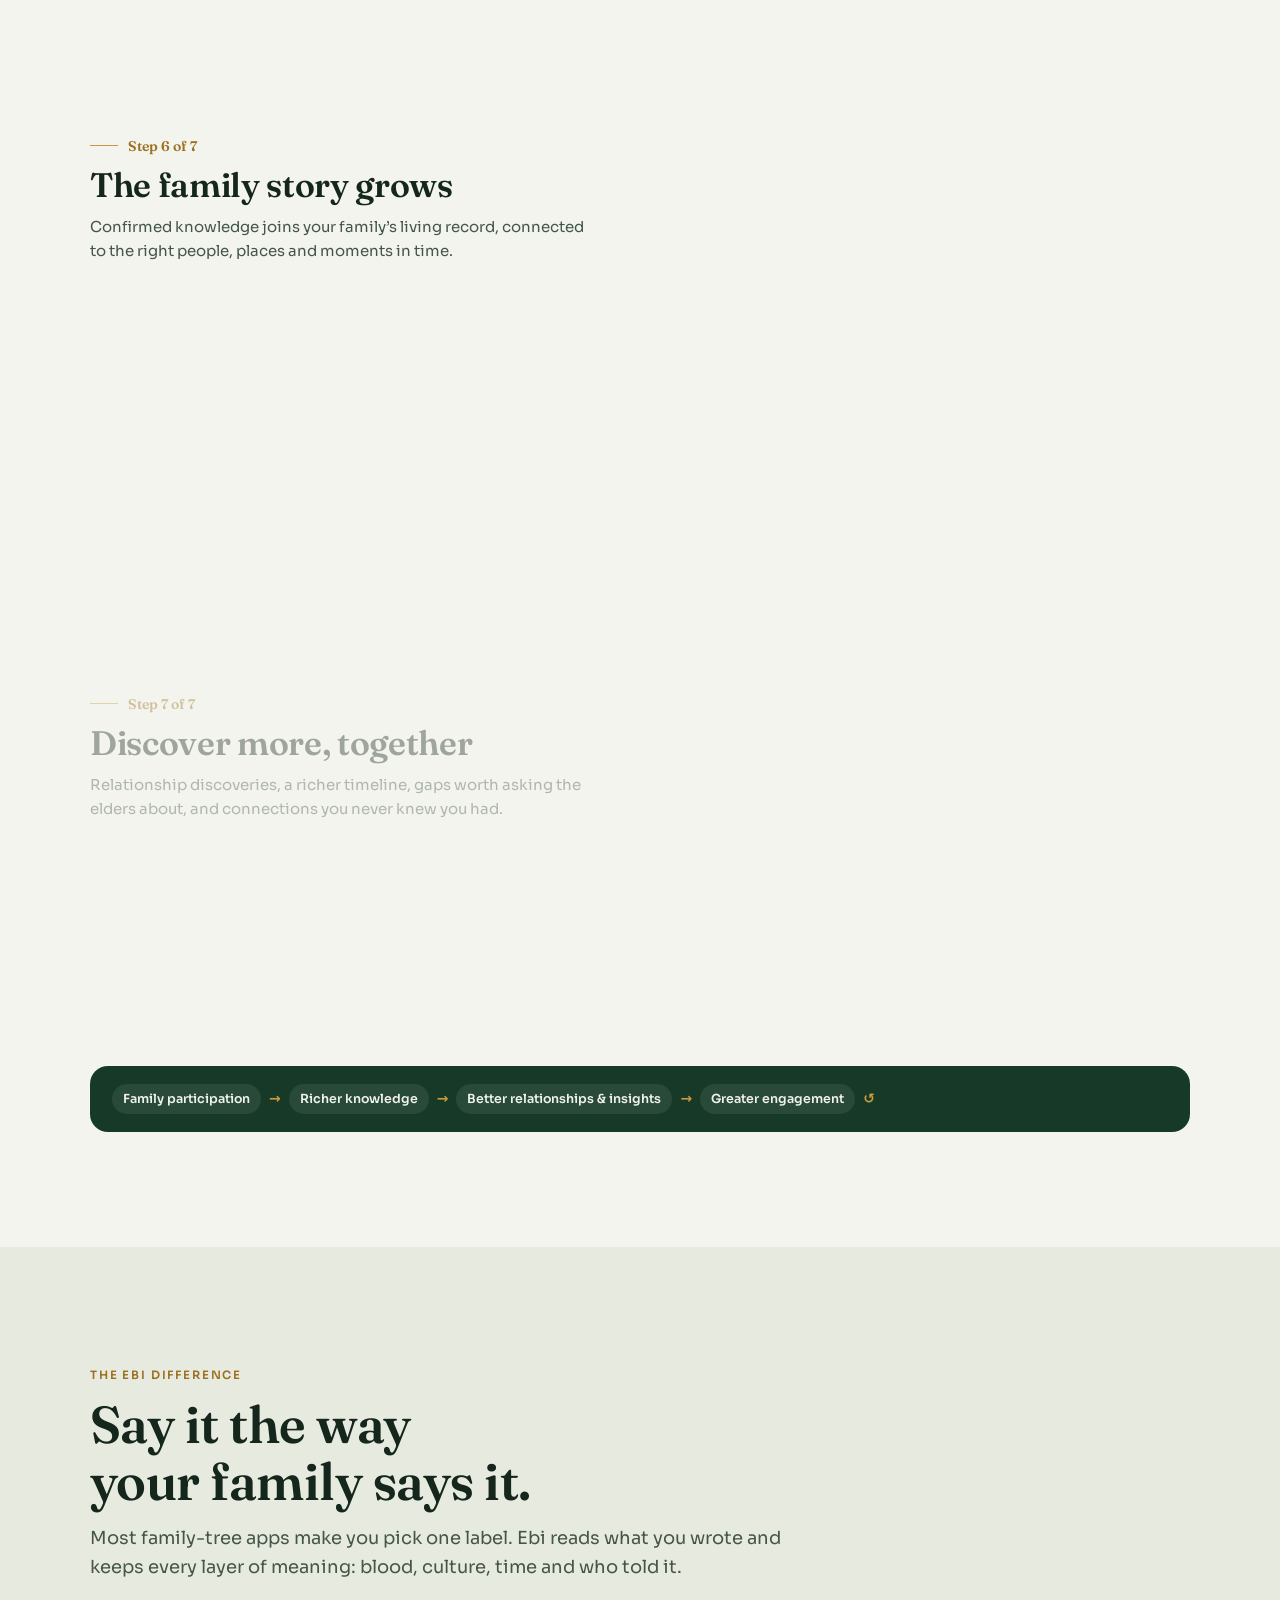
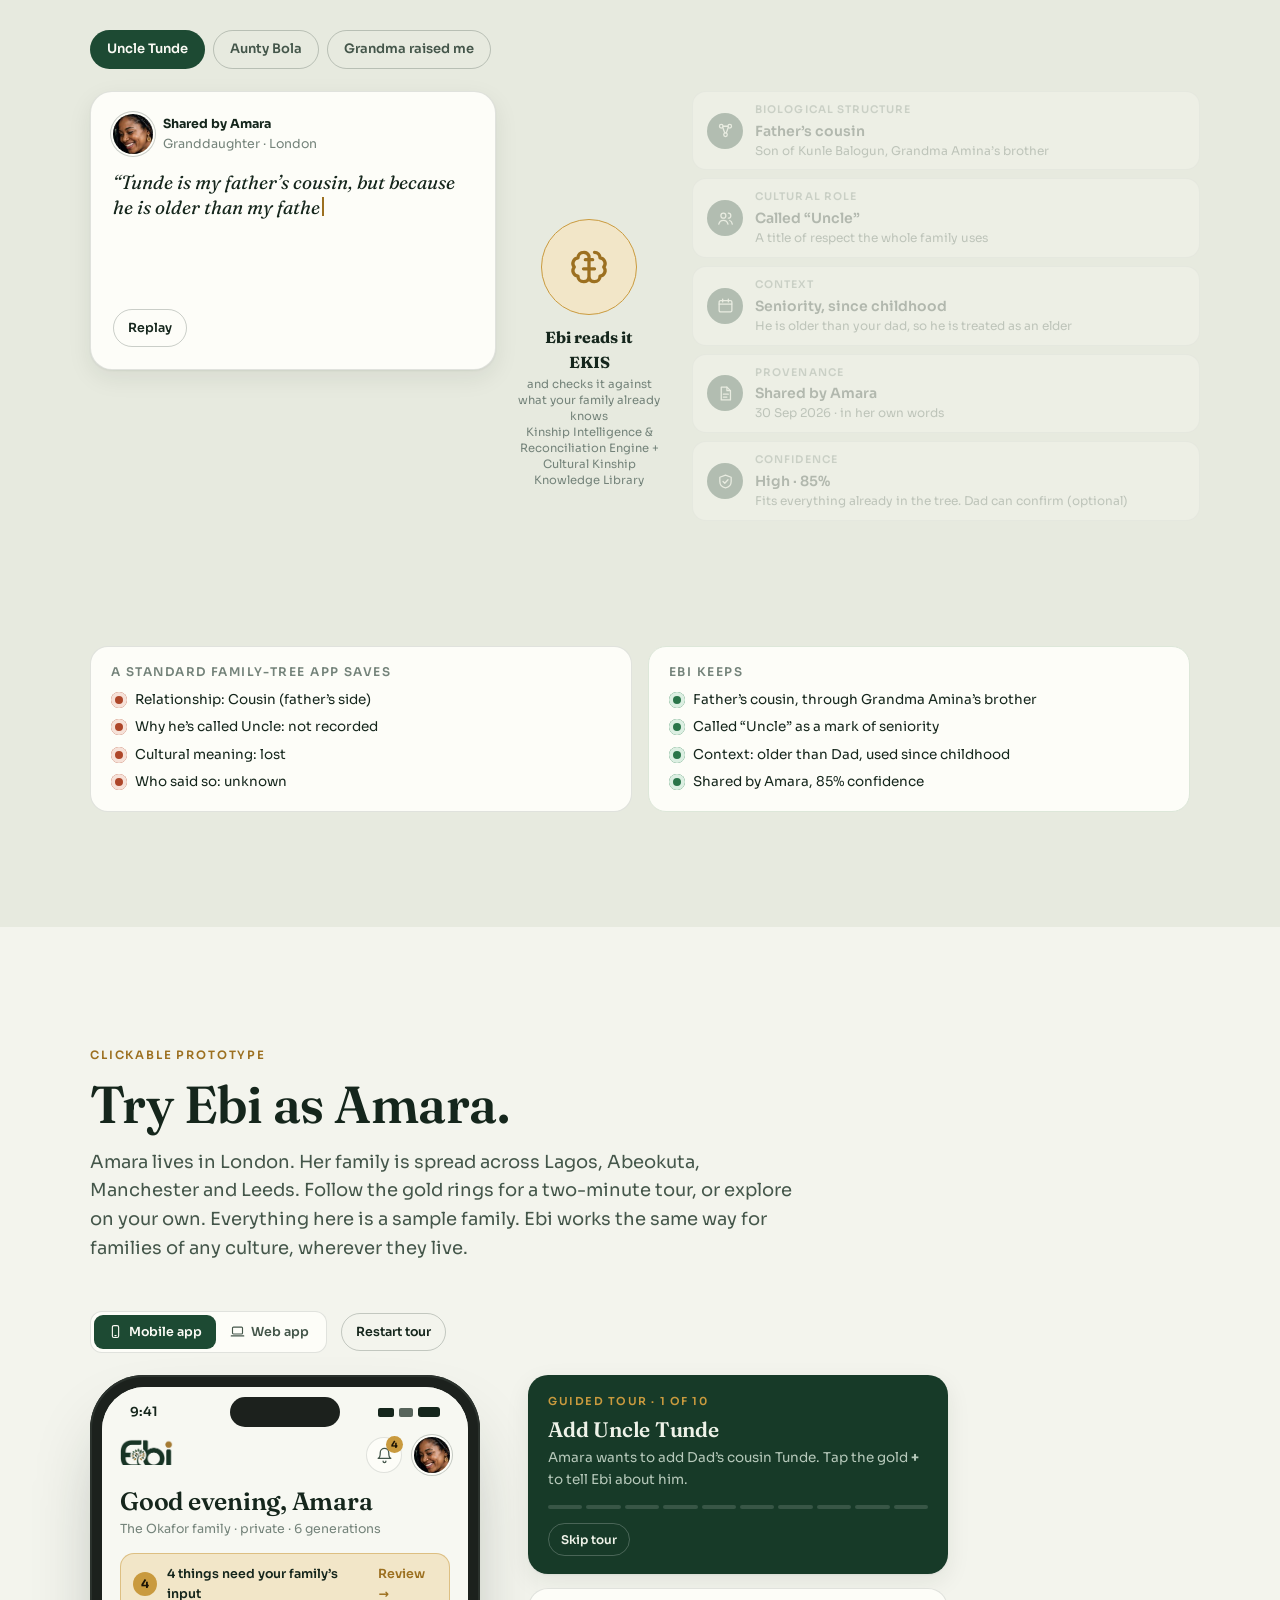
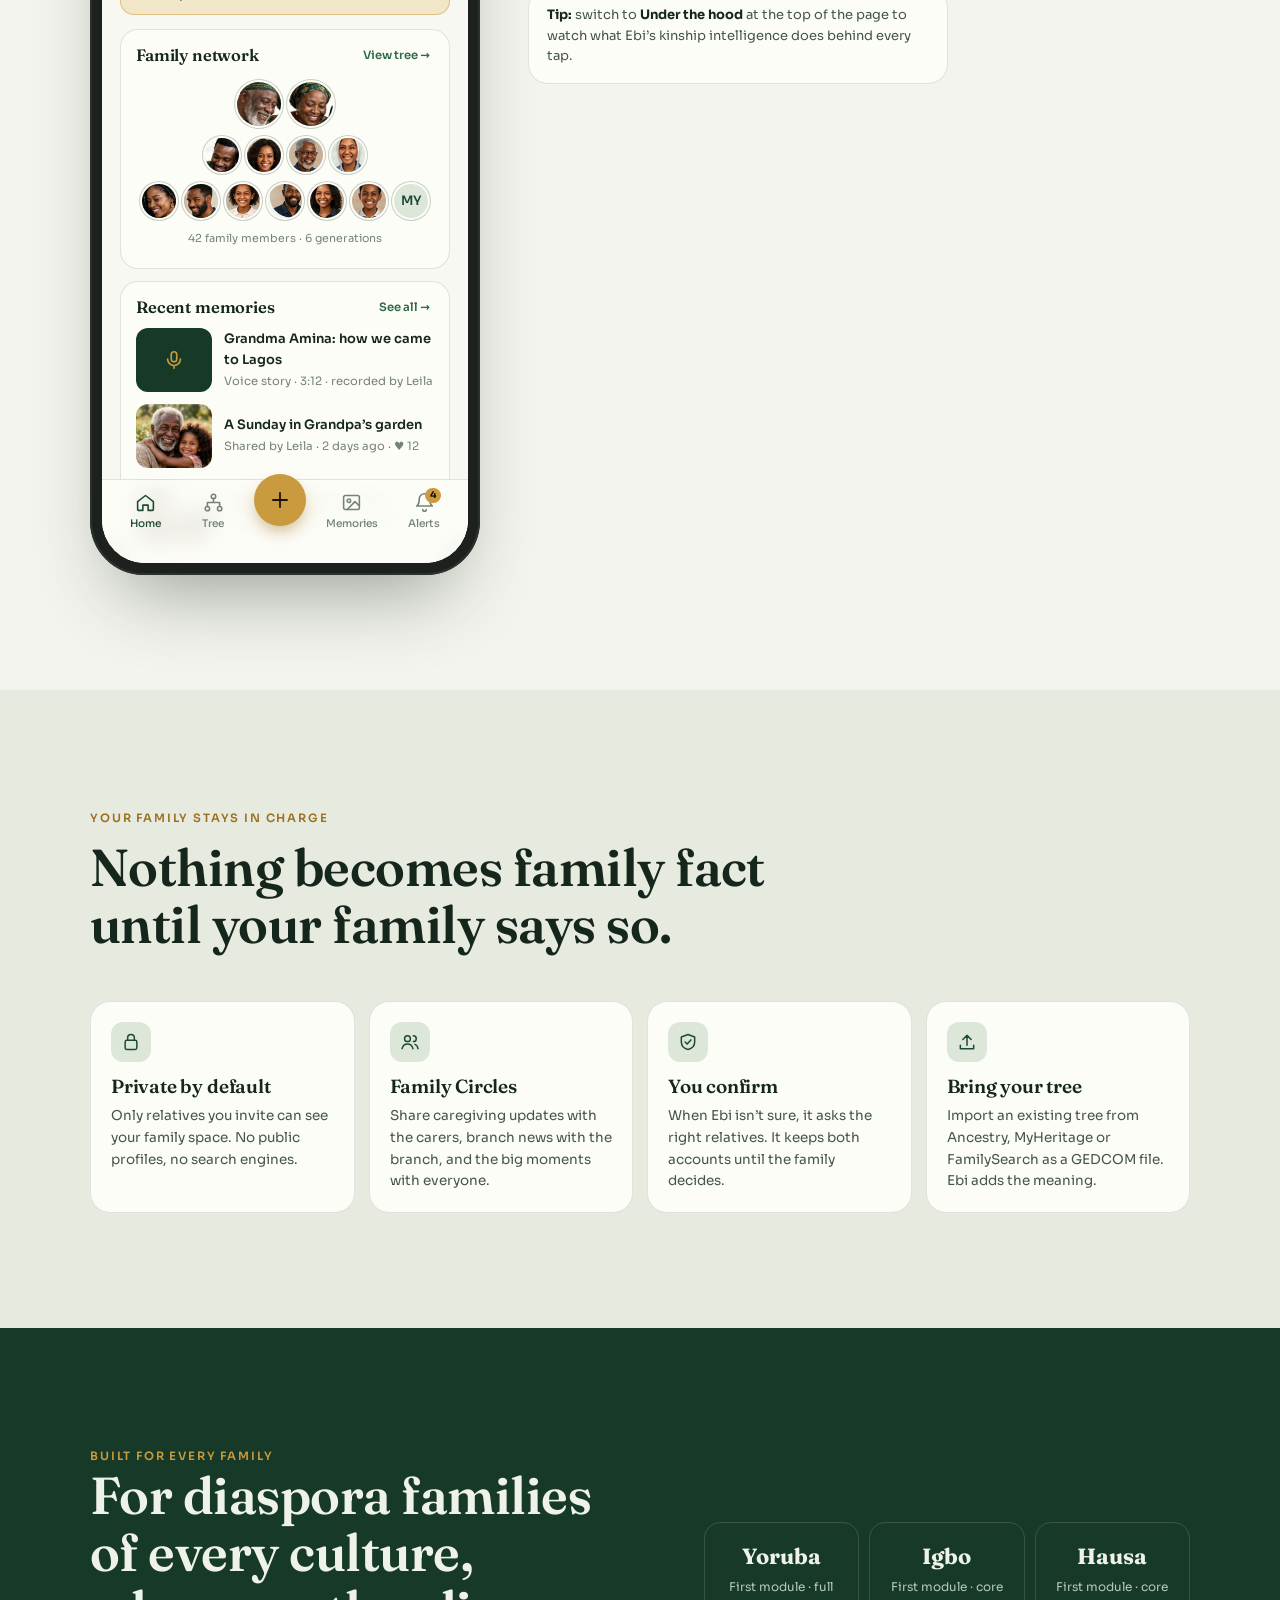
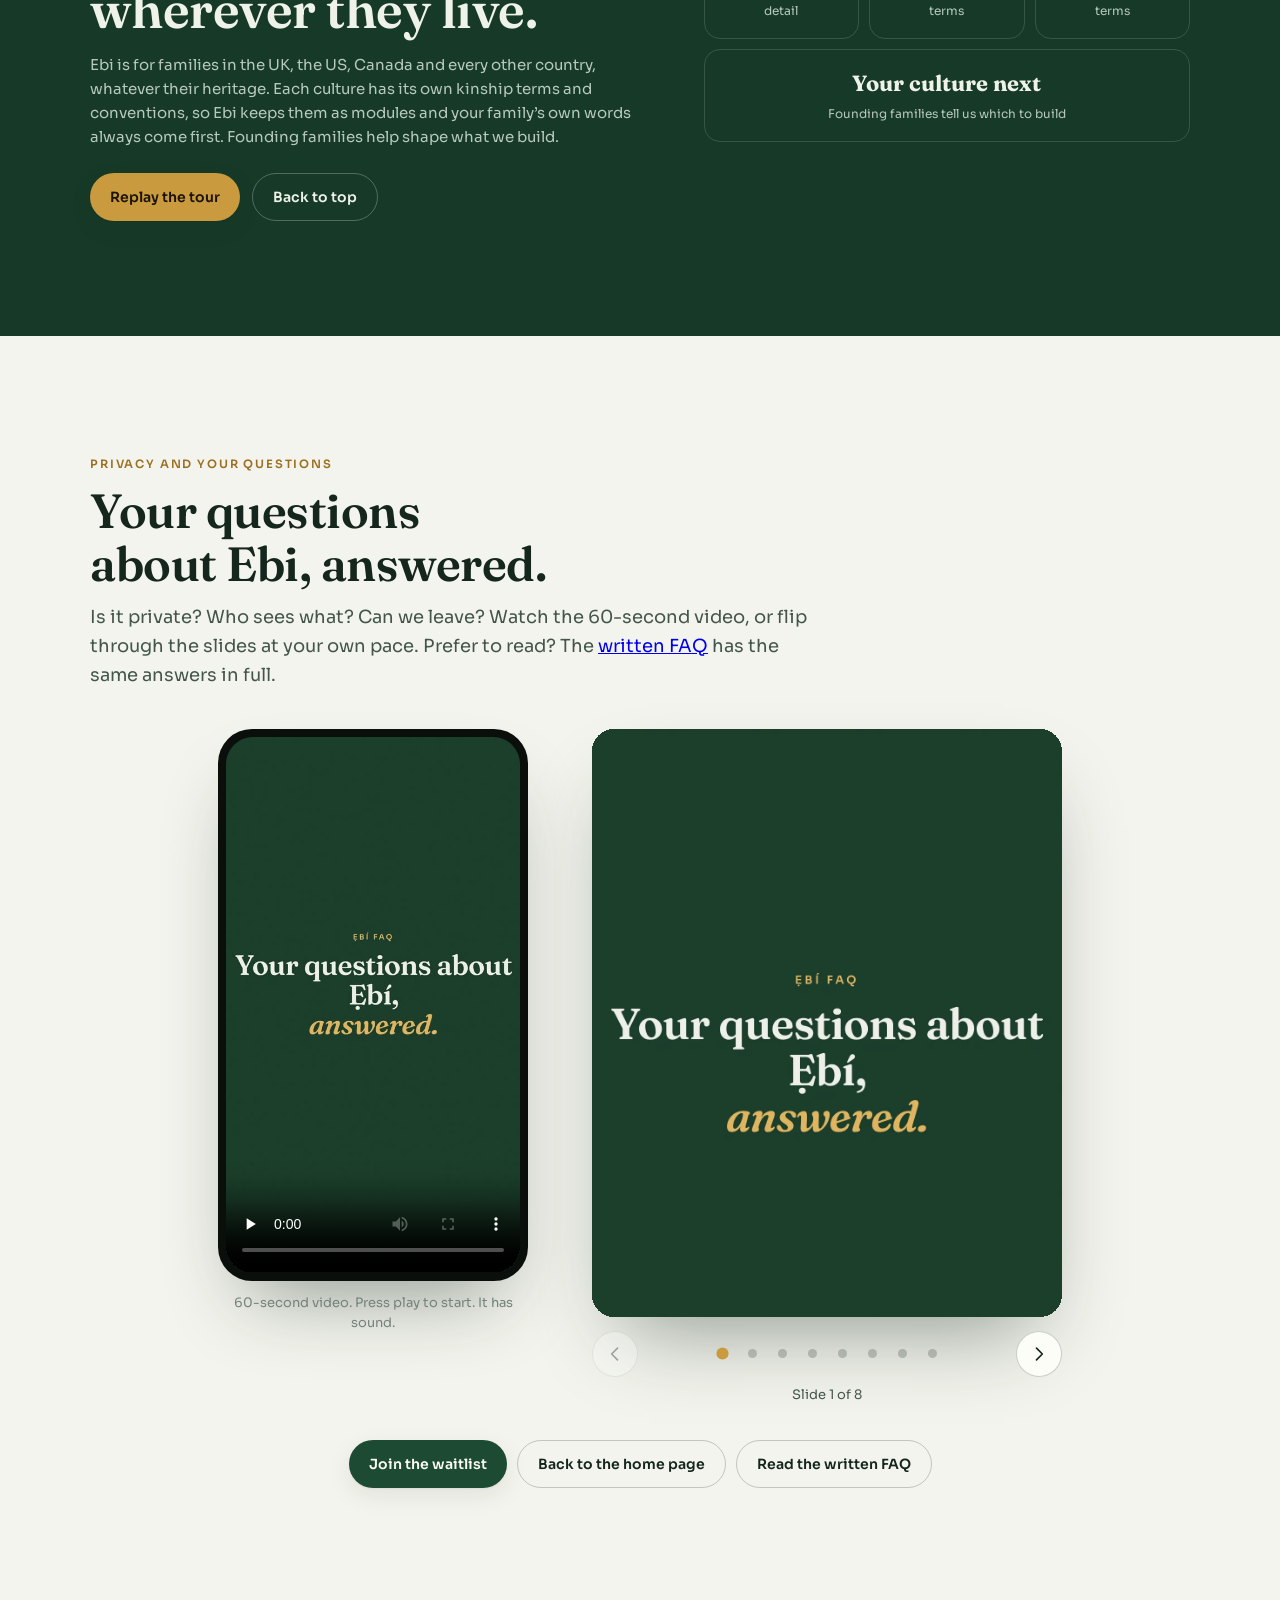
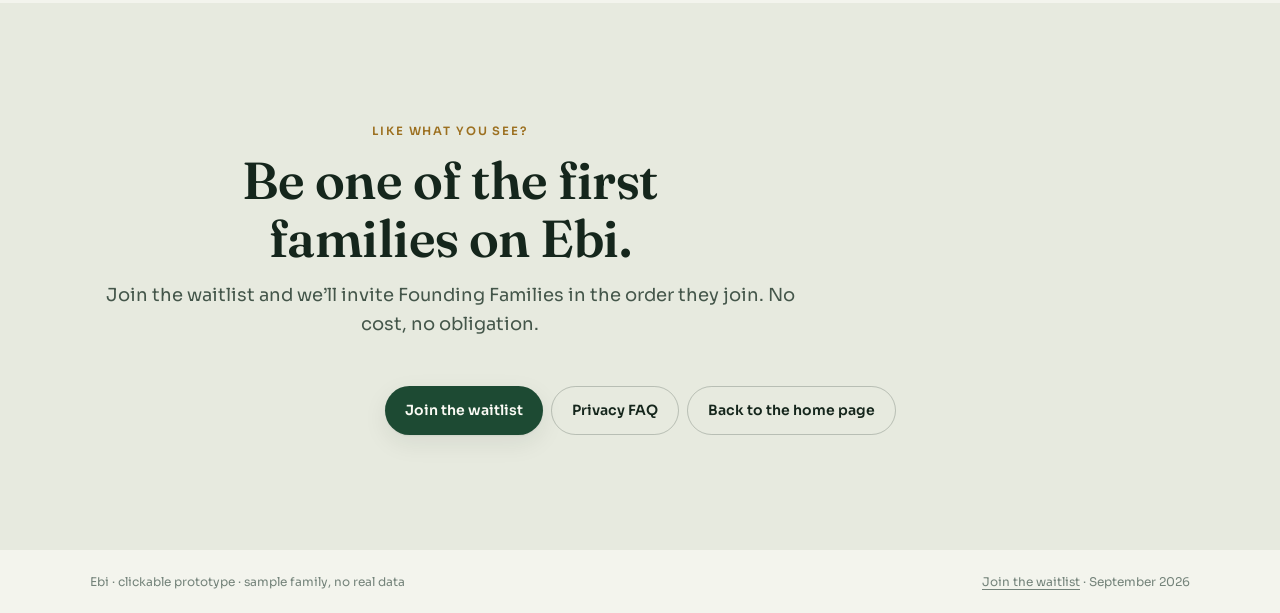
==== commit 22966e0b: "Top bar: add Log in link to ebi.ebiapp.net, fewer links, single theme button" ====
--- a/walkthrough.html
+++ b/walkthrough.html
@@ -49,12 +49,14 @@
   --logo-l:none; --logo-d:inline-block; color-scheme:dark;
 }
 
-/* theme switcher: System / Light / Dark */
-.theme{display:inline-flex;background:var(--bg-2);border-radius:999px;padding:3px;border:1px solid var(--line);flex:none}
-.theme button{border:0;background:transparent;border-radius:999px;width:28px;height:26px;display:grid;place-items:center;color:var(--ink-2);cursor:pointer;padding:0}
-.theme button svg{width:15px;height:15px;fill:none;stroke:currentColor;stroke-width:1.8;stroke-linecap:round;stroke-linejoin:round}
-.theme button:hover{color:var(--ink)}
-.theme button[aria-pressed="true"]{background:var(--surface);color:var(--ink);box-shadow:var(--shadow)}
+/* theme button (cycles System / Light / Dark) and login link */
+.themebtn{width:36px;height:36px;border-radius:50%;border:1px solid var(--line);background:var(--bg-2);color:var(--ink-2);display:grid;place-items:center;cursor:pointer;padding:0;flex:none;transition:background .15s,color .15s}
+.themebtn svg{width:17px;height:17px;fill:none;stroke:currentColor;stroke-width:1.8;stroke-linecap:round;stroke-linejoin:round}
+.themebtn:hover{color:var(--ink);background:var(--surface)}
+.loginlink{display:inline-flex;align-items:center;gap:4px;color:var(--ink);font-weight:600;font-size:13px;text-decoration:none;padding:9px 6px;border-radius:8px;white-space:nowrap}
+.loginlink svg{width:13px;height:13px;fill:none;stroke:currentColor;stroke-width:2;stroke-linecap:round;stroke-linejoin:round;opacity:.7}
+.loginlink:hover{color:var(--green)}
+.loginlink:hover svg{opacity:1}
 *,*::before,*::after{box-sizing:border-box}
 html{scroll-behavior:smooth}
 body{background:var(--bg);color:var(--ink);font-family:var(--f-ui);font-size:15px;line-height:1.6;-webkit-font-smoothing:antialiased;overflow-x:hidden}
@@ -84,15 +86,16 @@
 .top nav a{color:var(--ink-2);text-decoration:none}
 .top nav a:hover{color:var(--ink)}
 .top .jw-s{display:none}
-@media (max-width:520px){.top .jw-l{display:none}.top .jw-s{display:inline}.top .btn-sm{padding:7px 11px}.top .wrap{gap:5px}.top .brand img{height:24px}.top .mode button{padding:6px 6px;font-size:10.5px}.top .theme button{width:22px;height:22px}.top .btn-sm{padding:7px 9px}.top .theme [data-theme-set="system"]{display:none}}
+@media (max-width:520px){.top .jw-l{display:none}.top .jw-s{display:inline}.top .btn-sm{padding:7px 11px}.top .wrap{gap:5px}.top .brand img{height:24px}.top .mode button{padding:6px 6px;font-size:10.5px}.themebtn{width:30px;height:30px}.loginlink{padding:7px 3px;font-size:12px}.loginlink svg{display:none}.top a.btn-p{display:none}.top .btn-sm{padding:7px 9px}}
 .endcta{text-align:center}.endcta .btnrow{justify-content:center;margin-top:18px}
 footer a{color:inherit;text-decoration:underline;text-underline-offset:3px}
 .mode{display:inline-flex;background:var(--bg-2);border-radius:999px;padding:3px;border:1px solid var(--line)}
 .mode button{border:0;background:transparent;border-radius:999px;padding:6px 12px;font-size:12px;font-weight:600;color:var(--ink-2);white-space:nowrap}
 .mode button[aria-pressed="true"]{background:var(--surface);color:var(--ink);box-shadow:var(--shadow)}
 .mode button[data-mode="hood"][aria-pressed="true"]{background:var(--deep);color:var(--on-deep)}
-@media (max-width:860px){.top nav{display:none}.mode{margin-left:auto}}
-@media (max-width:520px){.top .wrap{gap:8px}.theme button{width:24px;height:24px}.theme button svg{width:13px;height:13px}.mode button{padding:6px 8px}}
+.top nav a,.top .btn{white-space:nowrap}
+@media (max-width:1000px){.top nav{display:none}.mode{margin-left:auto}}
+@media (max-width:520px){.top .wrap{gap:8px}.mode button{padding:6px 8px}}
 @media (max-width:420px){.mode button{padding:6px 9px;font-size:11px}}
 
 /* under-the-hood visibility */
@@ -610,30 +613,42 @@
     <nav aria-label="Sections">
       <a href="#problem">Why Ebi</a>
       <a href="#how">How it works</a>
-      <a href="#moment">Uncle Tunde</a>
       <a href="#try">Try the app</a>
-      <a href="#questions">Privacy FAQ</a>
-      <a href="index.html">Waitlist</a>
+      <a href="#questions">Privacy</a>
     </nav>
     <div class="mode" role="group" aria-label="View mode">
       <button data-mode="fam" aria-pressed="true">For families</button>
       <button data-mode="hood" aria-pressed="false">Under the hood</button>
     </div>
-    <div class="theme" role="group" aria-label="Colour theme">
-      <button type="button" data-theme-set="system" aria-pressed="true" aria-label="Match my device" title="Match my device"><svg viewBox="0 0 24 24" aria-hidden="true"><rect x="3" y="4" width="18" height="12" rx="2"/><path d="M8 20h8M12 16v4"/></svg></button>
-      <button type="button" data-theme-set="light" aria-pressed="false" aria-label="Light theme" title="Light"><svg viewBox="0 0 24 24" aria-hidden="true"><circle cx="12" cy="12" r="4"/><path d="M12 2v2M12 20v2M4.9 4.9l1.4 1.4M17.7 17.7l1.4 1.4M2 12h2M20 12h2M4.9 19.1l1.4-1.4M17.7 6.3l1.4-1.4"/></svg></button>
-      <button type="button" data-theme-set="dark" aria-pressed="false" aria-label="Dark theme" title="Dark"><svg viewBox="0 0 24 24" aria-hidden="true"><path d="M21 12.8A9 9 0 1 1 11.2 3a7 7 0 0 0 9.8 9.8z"/></svg></button>
-    </div>
+    <button type="button" class="themebtn" id="themeBtn" aria-label="Colour theme: match my device. Switch to light" title="Colour theme"><svg viewBox="0 0 24 24" aria-hidden="true"><rect x="3" y="4" width="18" height="12" rx="2"/><path d="M8 20h8M12 16v4"/></svg></button>
+    <a class="loginlink" href="https://ebi.ebiapp.net">Log in<svg viewBox="0 0 24 24" aria-hidden="true"><path d="M7 17L17 7M9 7h8v8"/></svg></a>
     <a class="btn btn-p btn-sm" href="index.html#waitlist"><span class="jw-l">Join the waitlist</span><span class="jw-s">Join</span></a>
   </div>
 </header>
 <script>
 (function(){
-var KEY='ebi-theme', root=document.documentElement, btns=[].slice.call(document.querySelectorAll('[data-theme-set]'));
+var KEY='ebi-theme', root=document.documentElement, btn=document.getElementById('themeBtn');
+var ORDER=['system','light','dark'];
+var NAME={system:'match my device',light:'light',dark:'dark'};
+var ICON={
+ system:'<rect x="3" y="4" width="18" height="12" rx="2"/><path d="M8 20h8M12 16v4"/>',
+ light:'<circle cx="12" cy="12" r="4"/><path d="M12 2v2M12 20v2M4.9 4.9l1.4 1.4M17.7 17.7l1.4 1.4M2 12h2M20 12h2M4.9 19.1l1.4-1.4M17.7 6.3l1.4-1.4"/>',
+ dark:'<path d="M21 12.8A9 9 0 1 1 11.2 3a7 7 0 0 0 9.8 9.8z"/>'};
+var cur='system';
 function saved(){ try{ var t=localStorage.getItem(KEY); return (t==='light'||t==='dark')?t:'system'; }catch(e){ return 'system'; } }
-function apply(m){ if(m==='light'||m==='dark') root.setAttribute('data-theme',m); else root.removeAttribute('data-theme');
-  btns.forEach(function(b){ b.setAttribute('aria-pressed', String(b.getAttribute('data-theme-set')===m)); }); }
-btns.forEach(function(b){ b.addEventListener('click',function(){ var m=b.getAttribute('data-theme-set'); try{ if(m==='system') localStorage.removeItem(KEY); else localStorage.setItem(KEY,m); }catch(e){} apply(m); }); });
+function apply(m){
+  cur=m;
+  if(m==='light'||m==='dark') root.setAttribute('data-theme',m); else root.removeAttribute('data-theme');
+  var nx=ORDER[(ORDER.indexOf(m)+1)%ORDER.length];
+  btn.innerHTML='<svg viewBox="0 0 24 24" aria-hidden="true">'+ICON[m]+'</svg>';
+  btn.setAttribute('aria-label','Colour theme: '+NAME[m]+'. Switch to '+NAME[nx]);
+  btn.title='Colour theme: '+NAME[m]+' (click for '+NAME[nx]+')';
+}
+btn.addEventListener('click',function(){
+  var nx=ORDER[(ORDER.indexOf(cur)+1)%ORDER.length];
+  try{ if(nx==='system') localStorage.removeItem(KEY); else localStorage.setItem(KEY,nx); }catch(e){}
+  apply(nx);
+});
 apply(saved());
 })();
 </script>
